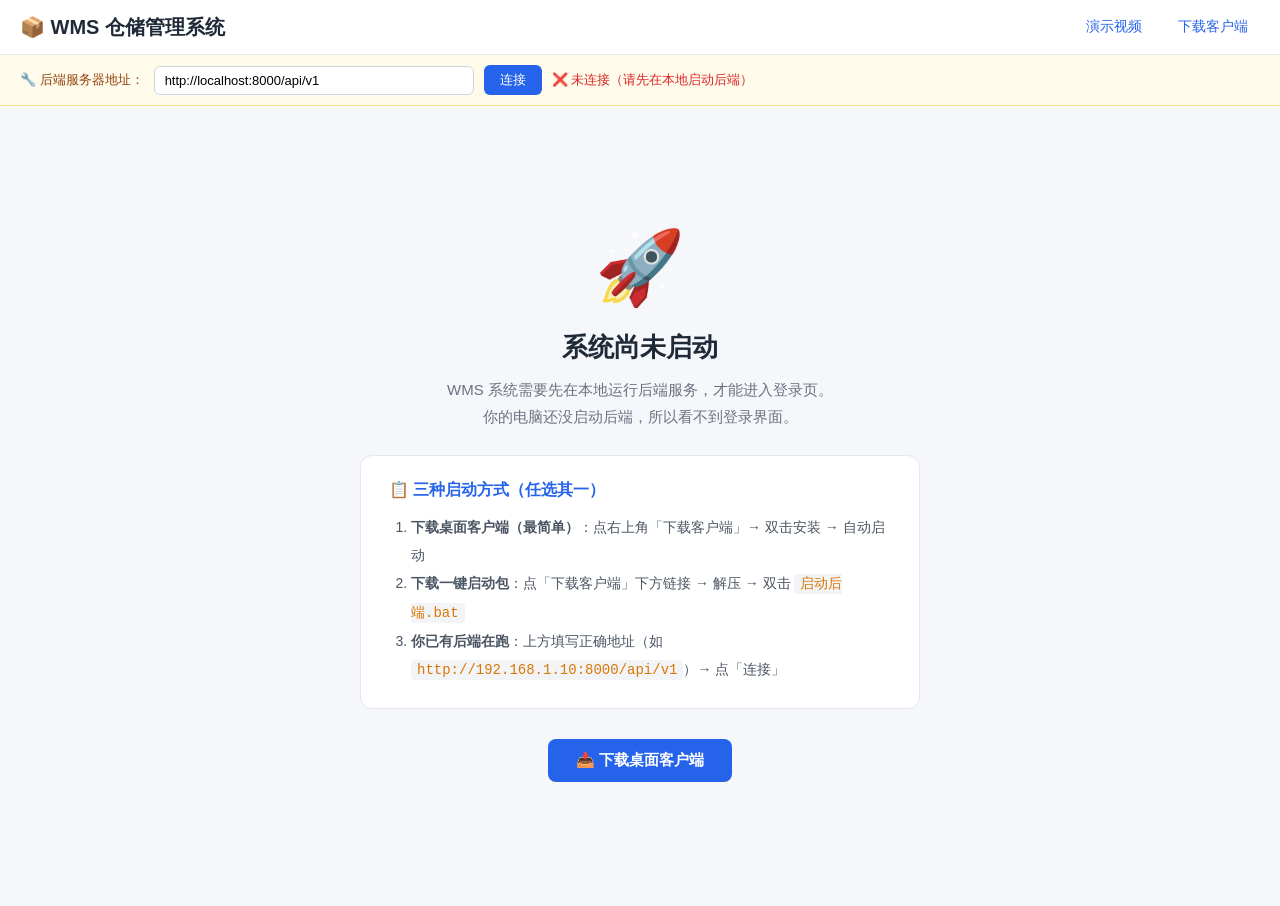
==== index.html @ 9c146a39 "首页还原为登录页（用户熟悉的样子）+ 后端配置 + 不白屏引导" ====
<!DOCTYPE html>
<html lang="zh-CN">
  <head>
    <meta charset="UTF-8" />
    <link rel="icon" href="/favicon.svg" />
    <meta name="viewport" content="width=device-width, initial-scale=1.0" />
    <title>WMS 仓储管理系统</title>
    <style>
      * { margin: 0; padding: 0; box-sizing: border-box; }
      body { font-family: -apple-system, BlinkMacSystemFont, "Segoe UI", "PingFang SC", "Microsoft YaHei", sans-serif; background: #f5f7fa; }
      .topbar { background: #fff; border-bottom: 1px solid #e5e7eb; padding: 12px 20px; display: flex; align-items: center; gap: 12px; font-size: 14px; }
      .topbar .logo { font-size: 20px; font-weight: 700; color: #1f2937; }
      .topbar .spacer { flex: 1; }
      .topbar a { color: #2563eb; text-decoration: none; padding: 6px 12px; }
      .topbar a:hover { background: #eff6ff; border-radius: 6px; }
      .config-bar { background: #fffbeb; border-bottom: 1px solid #fde68a; padding: 10px 20px; font-size: 13px; color: #92400e; display: flex; align-items: center; gap: 10px; flex-wrap: wrap; }
      .config-bar input { padding: 6px 10px; border: 1px solid #d1d5db; border-radius: 6px; width: 320px; font-size: 13px; }
      .config-bar button { padding: 6px 16px; background: #2563eb; color: #fff; border: none; border-radius: 6px; cursor: pointer; font-size: 13px; }
      .config-bar button:hover { background: #1d4ed8; }
      #app { min-height: calc(100vh - 100px); }
      .empty-state { display: flex; flex-direction: column; align-items: center; justify-content: center; min-height: calc(100vh - 100px); padding: 40px 20px; text-align: center; background: #f5f7fa; }
      .empty-state .icon { font-size: 72px; margin-bottom: 20px; }
      .empty-state h2 { font-size: 26px; color: #1f2937; margin-bottom: 12px; }
      .empty-state p { font-size: 15px; color: #6b7280; margin: 4px 0; max-width: 560px; }
      .empty-state .steps { background: #fff; border: 1px solid #e5e7eb; border-radius: 12px; padding: 24px 28px; margin-top: 24px; max-width: 560px; text-align: left; }
      .empty-state .steps h3 { color: #2563eb; margin-bottom: 12px; font-size: 16px; }
      .empty-state .steps ol { padding-left: 22px; color: #4b5563; line-height: 2; font-size: 14px; }
      .empty-state .steps code { background: #f3f4f6; padding: 2px 6px; border-radius: 4px; color: #d97706; font-family: monospace; }
      .empty-state .btn-group { margin-top: 24px; }
      .empty-state .btn { display: inline-block; padding: 12px 28px; border-radius: 8px; font-size: 15px; font-weight: 600; text-decoration: none; margin: 6px; }
      .empty-state .btn-primary { background: #2563eb; color: #fff; }
      .empty-state .btn-primary:hover { box-shadow: 0 8px 20px rgba(37,99,235,0.3); }
      .empty-state .btn-secondary { background: #fff; border: 2px solid #2563eb; color: #2563eb; }
    </style>
  </head>
  <body>
    <div class="topbar">
      <span class="logo">📦 WMS 仓储管理系统</span>
      <span class="spacer"></span>
      <a href="/demo.html">演示视频</a>
      <a href="/WMS-Client-Setup.exe">下载客户端</a>
    </div>
    <div class="config-bar">
      <span>🔧 后端服务器地址：</span>
      <input id="apiBase" placeholder="http://localhost:8000/api/v1" />
      <button onclick="window.saveApiBase()">连接</button>
      <span id="status"></span>
    </div>
    <div id="app"></div>

    <script>
      window.saveApiBase = function() {
        const val = document.getElementById('apiBase').value.trim();
        if (!val) { alert('请输入后端服务器地址'); return; }
        localStorage.setItem('wms_api_base', val);
        window.location.reload();
      };

      const saved = localStorage.getItem('wms_api_base') || 'http://localhost:8000/api/v1';
      document.getElementById('apiBase').value = saved;
      window.__WMS_CONFIG__ = { apiBase: saved };

      // 连不上后端时显示引导页，不白屏
      async function checkBackend() {
        const status = document.getElementById('status');
        try {
          const base = saved.replace(/\/api\/v1\/?$/, '');
          const r = await fetch(base + '/docs', { method: 'GET', mode: 'cors' });
          if (r.ok) {
            status.style.color = '#059669';
            status.textContent = '✅ 已连接';
            return true;
          }
          throw new Error('HTTP ' + r.status);
        } catch (e) {
          status.style.color = '#dc2626';
          status.textContent = '❌ 未连接（请先在本地启动后端）';
          return false;
        }
      }

      checkBackend().then(connected => {
        if (!connected) {
          document.getElementById('app').innerHTML = `
            <div class="empty-state">
              <div class="icon">🚀</div>
              <h2>系统尚未启动</h2>
              <p>WMS 系统需要先在本地运行后端服务，才能进入登录页。</p>
              <p>你的电脑还没启动后端，所以看不到登录界面。</p>
              <div class="steps">
                <h3>📋 三种启动方式（任选其一）</h3>
                <ol>
                  <li><b>下载桌面客户端（最简单）</b>：点右上角「下载客户端」→ 双击安装 → 自动启动</li>
                  <li><b>下载一键启动包</b>：点「下载客户端」下方链接 → 解压 → 双击 <code>启动后端.bat</code></li>
                  <li><b>你已有后端在跑</b>：上方填写正确地址（如 <code>http://192.168.1.10:8000/api/v1</code>）→ 点「连接」</li>
                </ol>
              </div>
              <div class="btn-group">
                <a href="/WMS-Client-Setup.exe" class="btn btn-primary">📥 下载桌面客户端</a>
              </div>
            </div>
          `;
          return;
        }
        const s = document.createElement('script');
        s.type = 'module';
        s.crossOrigin = 'anonymous';
        s.src = '/assets/index-ClEN3rqV.js';
        document.body.appendChild(s);
      });
    </script>
  </body>
</html>
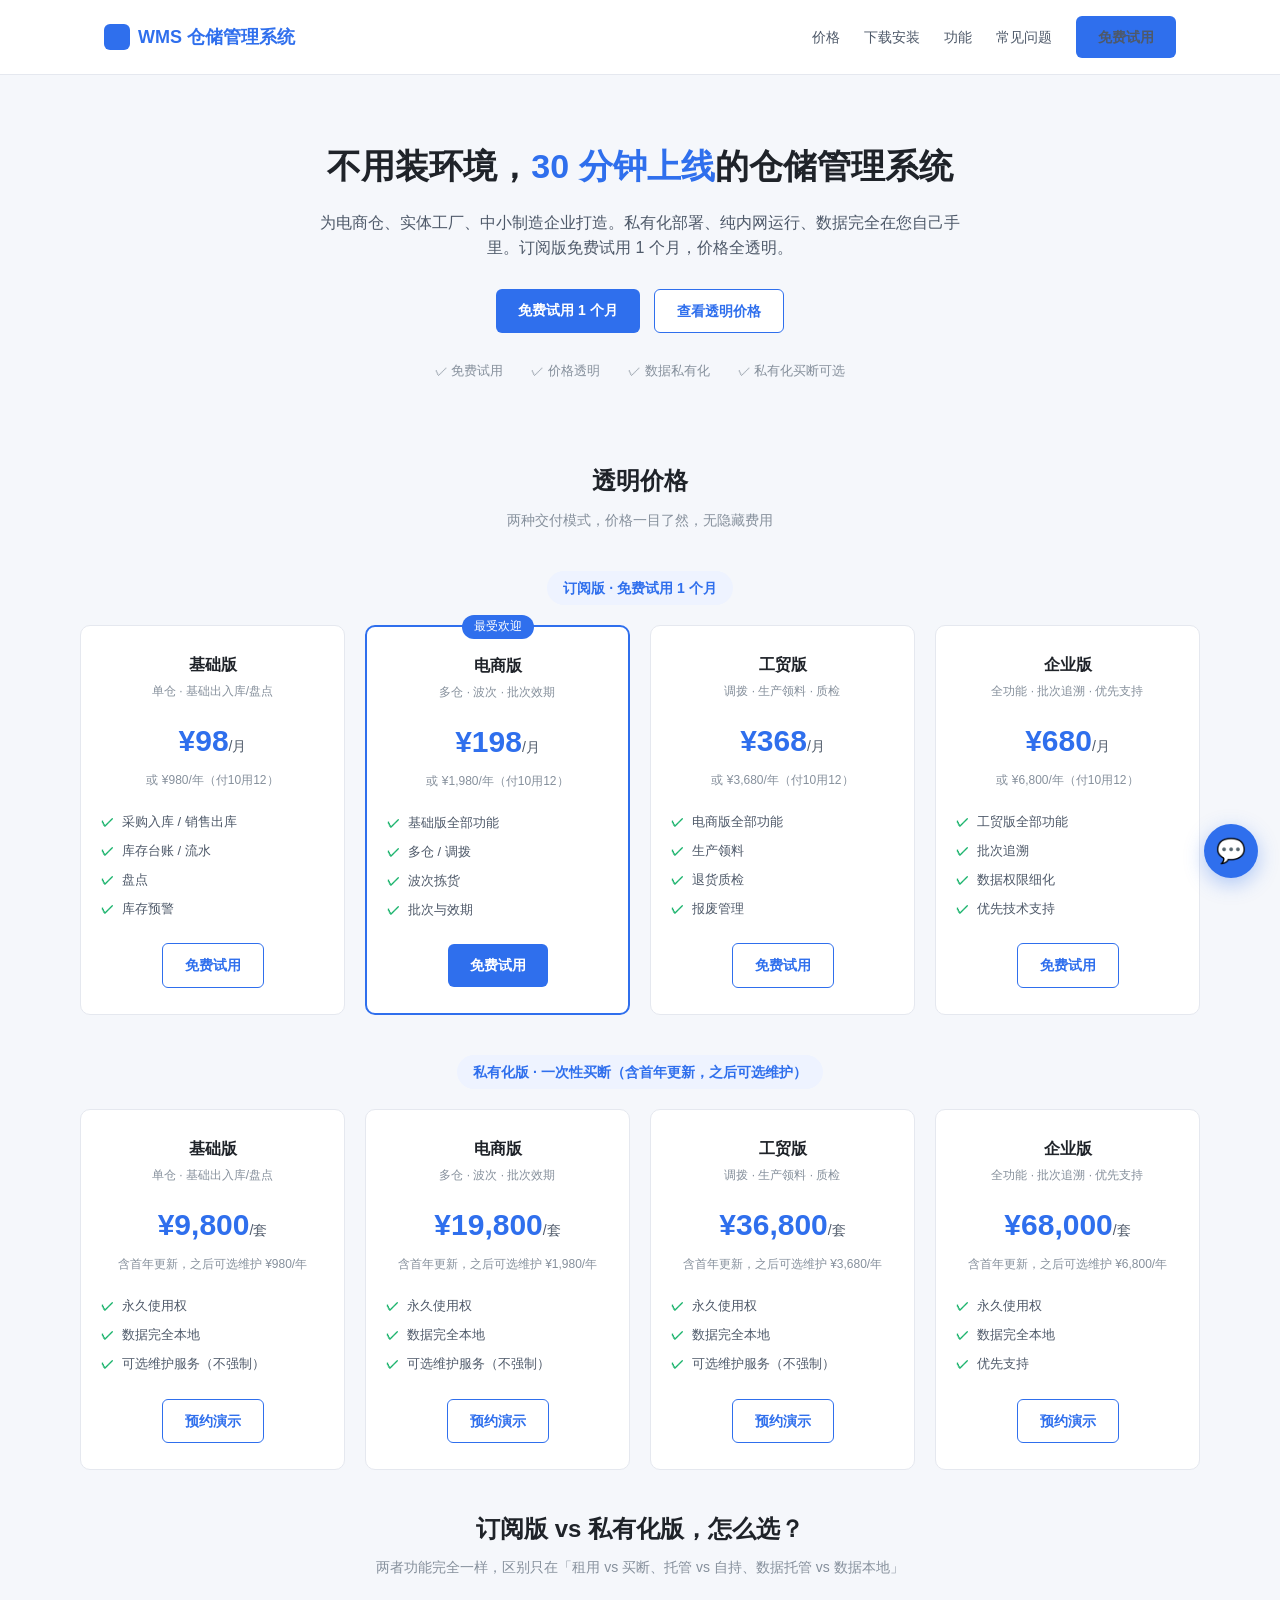
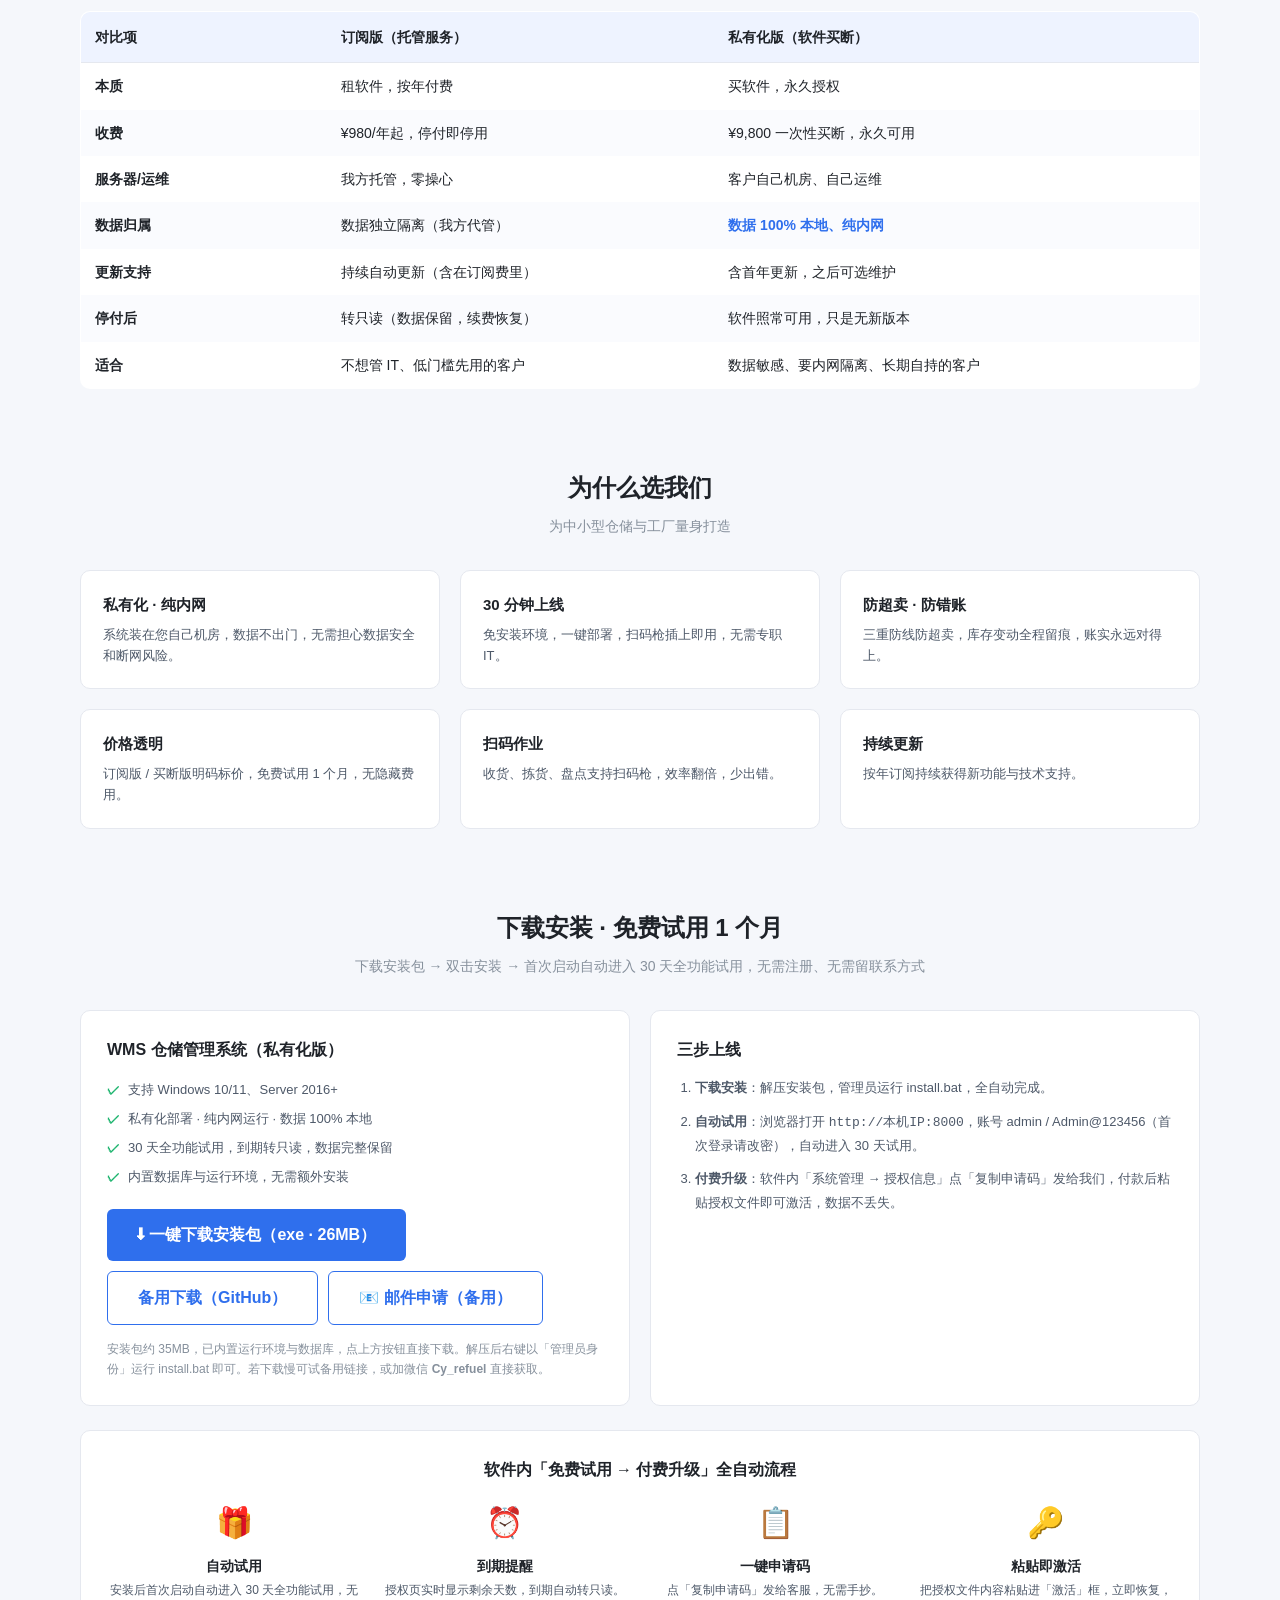
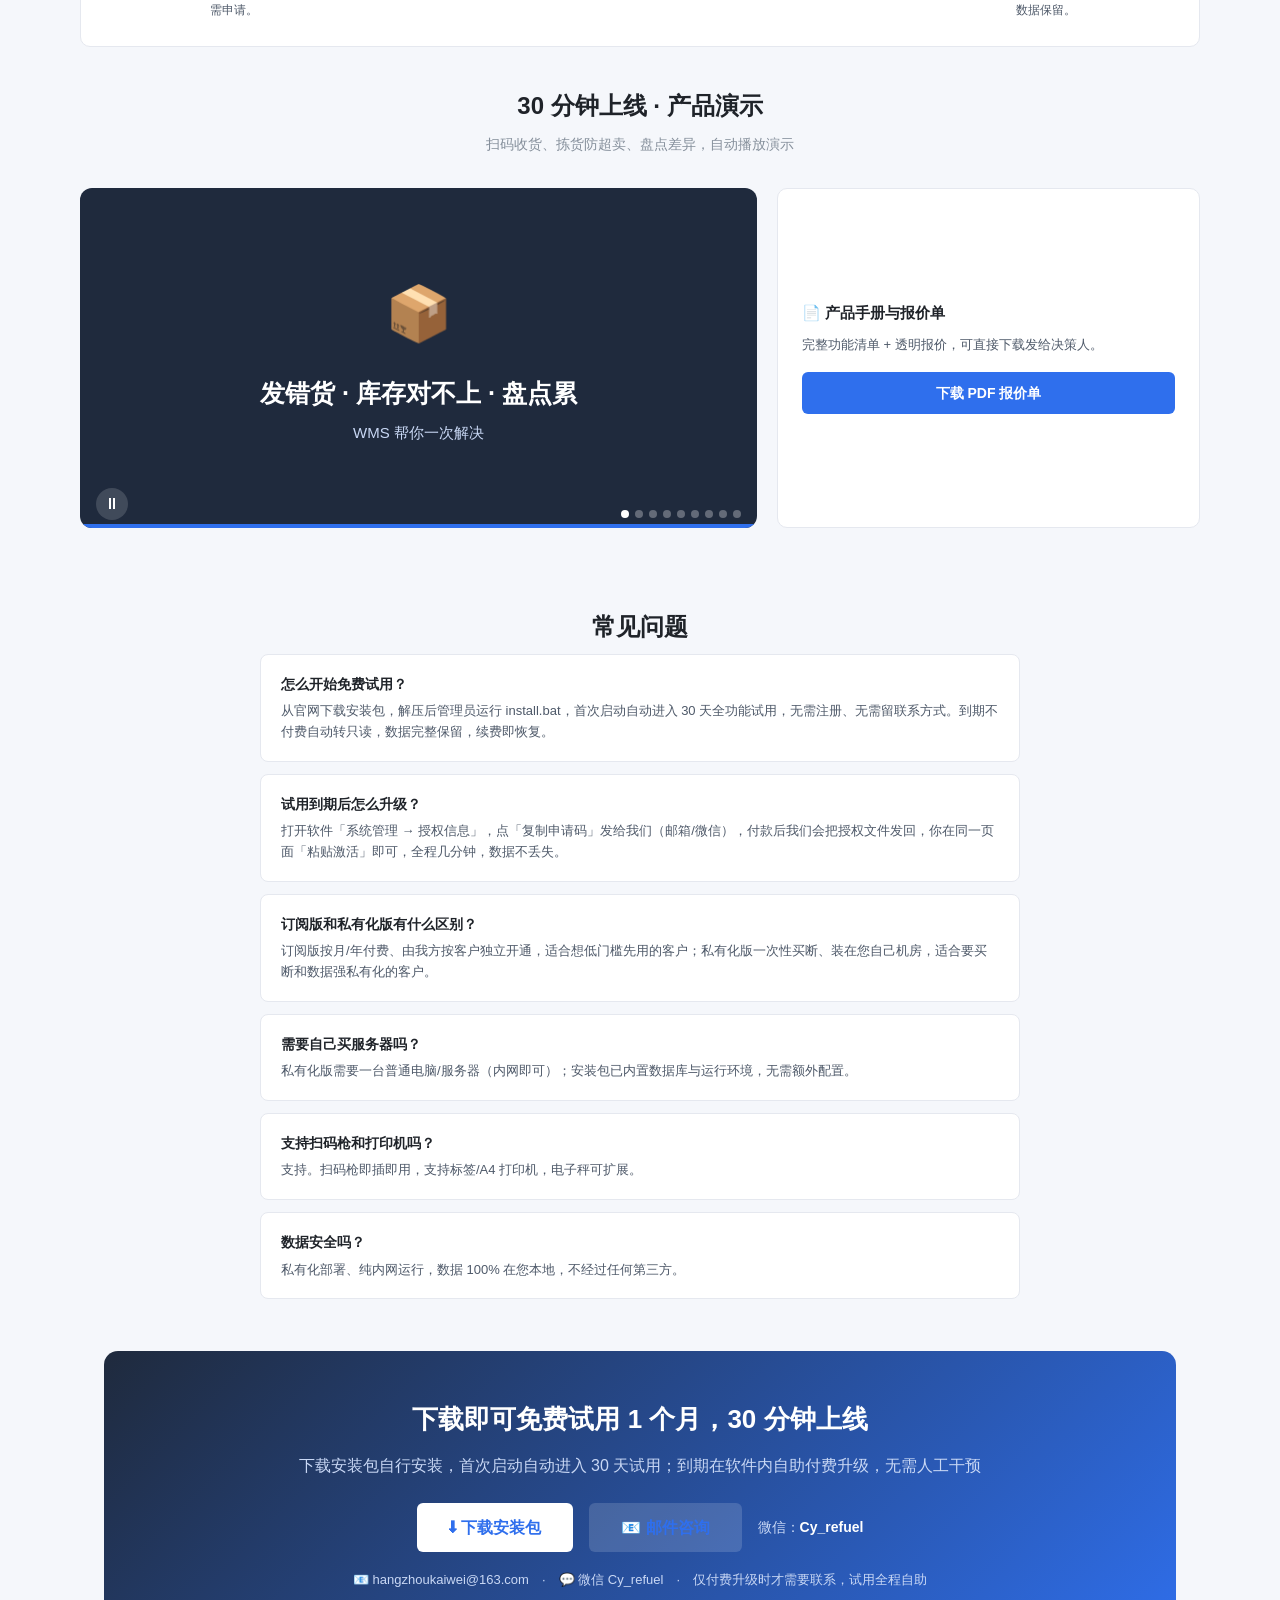
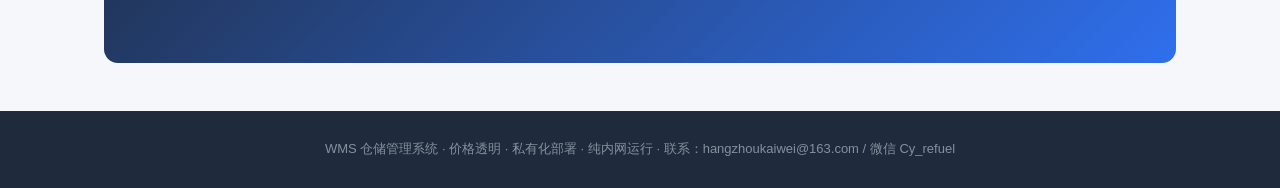
==== commit 5f3e26da: "首页恢复为最早的官方静态页面（3879d68 白底蓝按钮版本）" ====
--- a/index.html
+++ b/index.html
@@ -1,113 +1,553 @@
 <!DOCTYPE html>
 <html lang="zh-CN">
-  <head>
-    <meta charset="UTF-8" />
-    <link rel="icon" href="/favicon.svg" />
-    <meta name="viewport" content="width=device-width, initial-scale=1.0" />
-    <title>WMS 仓储管理系统</title>
-    <style>
-      * { margin: 0; padding: 0; box-sizing: border-box; }
-      body { font-family: -apple-system, BlinkMacSystemFont, "Segoe UI", "PingFang SC", "Microsoft YaHei", sans-serif; background: #f5f7fa; }
-      .topbar { background: #fff; border-bottom: 1px solid #e5e7eb; padding: 12px 20px; display: flex; align-items: center; gap: 12px; font-size: 14px; }
-      .topbar .logo { font-size: 20px; font-weight: 700; color: #1f2937; }
-      .topbar .spacer { flex: 1; }
-      .topbar a { color: #2563eb; text-decoration: none; padding: 6px 12px; }
-      .topbar a:hover { background: #eff6ff; border-radius: 6px; }
-      .config-bar { background: #fffbeb; border-bottom: 1px solid #fde68a; padding: 10px 20px; font-size: 13px; color: #92400e; display: flex; align-items: center; gap: 10px; flex-wrap: wrap; }
-      .config-bar input { padding: 6px 10px; border: 1px solid #d1d5db; border-radius: 6px; width: 320px; font-size: 13px; }
-      .config-bar button { padding: 6px 16px; background: #2563eb; color: #fff; border: none; border-radius: 6px; cursor: pointer; font-size: 13px; }
-      .config-bar button:hover { background: #1d4ed8; }
-      #app { min-height: calc(100vh - 100px); }
-      .empty-state { display: flex; flex-direction: column; align-items: center; justify-content: center; min-height: calc(100vh - 100px); padding: 40px 20px; text-align: center; background: #f5f7fa; }
-      .empty-state .icon { font-size: 72px; margin-bottom: 20px; }
-      .empty-state h2 { font-size: 26px; color: #1f2937; margin-bottom: 12px; }
-      .empty-state p { font-size: 15px; color: #6b7280; margin: 4px 0; max-width: 560px; }
-      .empty-state .steps { background: #fff; border: 1px solid #e5e7eb; border-radius: 12px; padding: 24px 28px; margin-top: 24px; max-width: 560px; text-align: left; }
-      .empty-state .steps h3 { color: #2563eb; margin-bottom: 12px; font-size: 16px; }
-      .empty-state .steps ol { padding-left: 22px; color: #4b5563; line-height: 2; font-size: 14px; }
-      .empty-state .steps code { background: #f3f4f6; padding: 2px 6px; border-radius: 4px; color: #d97706; font-family: monospace; }
-      .empty-state .btn-group { margin-top: 24px; }
-      .empty-state .btn { display: inline-block; padding: 12px 28px; border-radius: 8px; font-size: 15px; font-weight: 600; text-decoration: none; margin: 6px; }
-      .empty-state .btn-primary { background: #2563eb; color: #fff; }
-      .empty-state .btn-primary:hover { box-shadow: 0 8px 20px rgba(37,99,235,0.3); }
-      .empty-state .btn-secondary { background: #fff; border: 2px solid #2563eb; color: #2563eb; }
-    </style>
-  </head>
-  <body>
-    <div class="topbar">
-      <span class="logo">📦 WMS 仓储管理系统</span>
-      <span class="spacer"></span>
-      <a href="/demo.html">演示视频</a>
-      <a href="/WMS-Client-Setup.exe">下载客户端</a>
-    </div>
-    <div class="config-bar">
-      <span>🔧 后端服务器地址：</span>
-      <input id="apiBase" placeholder="http://localhost:8000/api/v1" />
-      <button onclick="window.saveApiBase()">连接</button>
-      <span id="status"></span>
-    </div>
-    <div id="app"></div>
-
-    <script>
-      window.saveApiBase = function() {
-        const val = document.getElementById('apiBase').value.trim();
-        if (!val) { alert('请输入后端服务器地址'); return; }
-        localStorage.setItem('wms_api_base', val);
-        window.location.reload();
+<head>
+<meta charset="UTF-8" />
+<meta name="viewport" content="width=device-width, initial-scale=1.0" />
+<title>WMS 仓储管理系统 - 订阅版 · 免费试用 1 个月</title>
+<style>
+  :root {
+    --primary: #2F6FED;
+    --primary-dark: #1F4FBF;
+    --bg: #F5F7FB;
+    --text: #1F2329;
+    --text-2: #4E5969;
+    --text-3: #86909C;
+    --border: #E5E8EF;
+    --card: #FFFFFF;
+    --success: #17B26A;
+  }
+  * { box-sizing: border-box; margin: 0; padding: 0; }
+  body {
+    font-family: -apple-system, "PingFang SC", "Microsoft YaHei", sans-serif;
+    color: var(--text); background: var(--bg); line-height: 1.6;
+  }
+  .wrap { max-width: 1120px; margin: 0 auto; padding: 0 24px; }
+  header {
+    background: #fff; border-bottom: 1px solid var(--border);
+    padding: 16px 0; position: sticky; top: 0; z-index: 10;
+  }
+  .nav { display: flex; align-items: center; justify-content: space-between; }
+  .logo { font-size: 18px; font-weight: 700; color: var(--primary); display: flex; align-items: center; gap: 8px; }
+  .logo .dot { width: 26px; height: 26px; background: var(--primary); border-radius: 6px; display: inline-block; }
+  .nav-links { display: flex; gap: 24px; align-items: center; }
+  .nav-links a { color: var(--text-2); text-decoration: none; font-size: 14px; }
+  .btn {
+    display: inline-block; background: var(--primary); color: #fff; text-decoration: none;
+    padding: 10px 22px; border-radius: 6px; font-size: 14px; font-weight: 600;
+    transition: background .2s; border: none; cursor: pointer;
+  }
+  .btn:hover { background: var(--primary-dark); }
+  .btn.ghost { background: #fff; color: var(--primary); border: 1px solid var(--primary); }
+  .hero { text-align: center; padding: 64px 0 40px; }
+  .hero h1 { font-size: 34px; font-weight: 700; margin-bottom: 16px; }
+  .hero h1 .hl { color: var(--primary); }
+  .hero p { color: var(--text-2); font-size: 16px; max-width: 640px; margin: 0 auto 28px; }
+  .hero .cta { display: flex; gap: 14px; justify-content: center; }
+  .trust { display: flex; gap: 28px; justify-content: center; margin-top: 28px; color: var(--text-3); font-size: 13px; }
+  .section { padding: 40px 0; }
+  .section-title { text-align: center; font-size: 24px; font-weight: 700; margin-bottom: 8px; }
+  .section-sub { text-align: center; color: var(--text-3); font-size: 14px; margin-bottom: 32px; }
+  .pricing-grid { display: grid; grid-template-columns: repeat(4, 1fr); gap: 20px; }
+  .price-card {
+    background: var(--card); border: 1px solid var(--border); border-radius: 10px;
+    padding: 26px 20px; text-align: center; transition: box-shadow .2s, transform .2s;
+  }
+  .price-card:hover { box-shadow: 0 8px 24px rgba(47,111,237,.12); transform: translateY(-2px); }
+  .price-card.hot { border: 2px solid var(--primary); position: relative; }
+  .price-card.hot .badge { position: absolute; top: -12px; left: 50%; transform: translateX(-50%); background: var(--primary); color: #fff; font-size: 12px; padding: 2px 12px; border-radius: 12px; }
+  .price-card .ver { font-size: 16px; font-weight: 700; margin-bottom: 4px; }
+  .price-card .desc { color: var(--text-3); font-size: 12px; margin-bottom: 16px; }
+  .price-card .price { font-size: 30px; font-weight: 700; color: var(--primary); }
+  .price-card .price small { font-size: 14px; color: var(--text-2); font-weight: 400; }
+  .price-card .unit { color: var(--text-3); font-size: 12px; margin: 6px 0 18px; }
+  .price-card ul { list-style: none; text-align: left; font-size: 13px; color: var(--text-2); margin-bottom: 20px; }
+  .price-card ul li { padding: 4px 0; }
+  .price-card ul li::before { content: "✓"; color: var(--success); margin-right: 8px; font-weight: 700; }
+  .mode-badge { text-align: center; margin: 40px 0 20px; font-size: 14px; color: var(--text-2); }
+  .mode-badge span { display: inline-block; background: #EEF3FF; color: var(--primary); padding: 6px 16px; border-radius: 20px; font-weight: 600; }
+  .features { display: grid; grid-template-columns: repeat(3, 1fr); gap: 20px; }
+  .feature { background: #fff; border: 1px solid var(--border); border-radius: 10px; padding: 22px; }
+  .feature h4 { font-size: 15px; margin-bottom: 8px; }
+  .feature p { font-size: 13px; color: var(--text-2); }
+  .faq { max-width: 760px; margin: 0 auto; }
+  .faq-item { background: #fff; border: 1px solid var(--border); border-radius: 8px; padding: 18px 20px; margin-bottom: 12px; }
+  .faq-item h4 { font-size: 14px; margin-bottom: 6px; }
+  .faq-item p { font-size: 13px; color: var(--text-2); }
+  .trial-cta { background: linear-gradient(135deg, #1F2A3D 0%, #2F6FED 100%); border-radius: 14px; padding: 48px 32px; text-align: center; color: #fff; }
+  .trial-cta h2 { font-size: 26px; margin-bottom: 12px; }
+  .trial-cta p { color: #C9D8F5; margin-bottom: 24px; }
+  .trial-cta .btn { background: #fff; color: var(--primary); font-size: 16px; padding: 12px 32px; }
+  /* 下载安装区块 */
+  .download-grid { display: grid; grid-template-columns: 1fr 1fr; gap: 20px; align-items: stretch; }
+  .download-main, .download-steps { background: #fff; border: 1px solid var(--border); border-radius: 10px; padding: 26px; }
+  .download-main h3, .download-steps h3 { font-size: 16px; margin-bottom: 14px; }
+  .dl-meta { list-style: none; font-size: 13px; color: var(--text-2); margin-bottom: 18px; }
+  .dl-meta li { padding: 4px 0; }
+  .dl-meta li::before { content: "✓"; color: var(--success); margin-right: 8px; font-weight: 700; }
+  .btn-dl { font-size: 16px; padding: 13px 30px; }
+  .dl-btns { display: flex; flex-wrap: wrap; gap: 10px; align-items: center; }
+  .btn-dl-ghost { background: #fff; color: var(--primary); border: 1px solid var(--primary); }
+  .btn-dl-ghost:hover { background: #EEF3FF; }
+  .dl-note { font-size: 12px; color: var(--text-3); margin-top: 14px; line-height: 1.7; }
+  .download-steps ol { padding-left: 18px; font-size: 13px; color: var(--text-2); line-height: 1.8; }
+  .download-steps ol li { margin-bottom: 10px; }
+  .dl-flow { margin-top: 24px; background: #fff; border: 1px solid var(--border); border-radius: 10px; padding: 26px; }
+  .dl-flow h3 { font-size: 16px; margin-bottom: 16px; text-align: center; }
+  .dl-flow-grid { display: grid; grid-template-columns: repeat(4, 1fr); gap: 16px; }
+  .dl-flow-item { text-align: center; }
+  .dl-flow-item .ico { font-size: 30px; }
+  .dl-flow-item b { display: block; font-size: 14px; margin: 8px 0 4px; }
+  .dl-flow-item p { font-size: 12px; color: var(--text-2); line-height: 1.6; }
+  footer { background: #1F2A3D; color: #86909C; text-align: center; padding: 28px 0; font-size: 13px; margin-top: 48px; }
+  @media (max-width: 900px) {
+    .pricing-grid, .features, .dl-flow-grid { grid-template-columns: 1fr 1fr; }
+    .download-grid { grid-template-columns: 1fr; }
+    .hero h1 { font-size: 26px; }
+  }
+  @media (max-width: 560px) {
+    .pricing-grid, .features, .dl-flow-grid { grid-template-columns: 1fr; }
+    .nav-links { display: none; }
+  }
+</style>
+</head>
+<body>
+
+<header>
+  <div class="wrap nav">
+    <div class="logo"><span class="dot"></span> WMS 仓储管理系统</div>
+    <div class="nav-links">
+      <a href="#pricing">价格</a>
+      <a href="#download">下载安装</a>
+      <a href="#features">功能</a>
+      <a href="#faq">常见问题</a>
+      <a href="#trial" class="btn">免费试用</a>
+    </div>
+  </div>
+</header>
+
+<section class="hero wrap">
+  <h1>不用装环境，<span class="hl">30 分钟上线</span>的仓储管理系统</h1>
+  <p>为电商仓、实体工厂、中小制造企业打造。私有化部署、纯内网运行、数据完全在您自己手里。订阅版免费试用 1 个月，价格全透明。</p>
+  <div class="cta">
+    <a href="#trial" class="btn">免费试用 1 个月</a>
+    <a href="#pricing" class="btn ghost">查看透明价格</a>
+  </div>
+  <div class="trust">
+    <span>✓ 免费试用</span><span>✓ 价格透明</span><span>✓ 数据私有化</span><span>✓ 私有化买断可选</span>
+  </div>
+</section>
+
+<section class="section wrap" id="pricing">
+  <h2 class="section-title">透明价格</h2>
+  <p class="section-sub">两种交付模式，价格一目了然，无隐藏费用</p>
+
+  <div class="mode-badge"><span>订阅版 · 免费试用 1 个月</span></div>
+  <div class="pricing-grid">
+    <div class="price-card">
+      <div class="ver">基础版</div>
+      <div class="desc">单仓 · 基础出入库/盘点</div>
+      <div class="price">¥98<small>/月</small></div>
+      <div class="unit">或 ¥980/年（付10用12）</div>
+      <ul><li>采购入库 / 销售出库</li><li>库存台账 / 流水</li><li>盘点</li><li>库存预警</li></ul>
+      <a href="#trial" class="btn ghost">免费试用</a>
+    </div>
+    <div class="price-card hot">
+      <span class="badge">最受欢迎</span>
+      <div class="ver">电商版</div>
+      <div class="desc">多仓 · 波次 · 批次效期</div>
+      <div class="price">¥198<small>/月</small></div>
+      <div class="unit">或 ¥1,980/年（付10用12）</div>
+      <ul><li>基础版全部功能</li><li>多仓 / 调拨</li><li>波次拣货</li><li>批次与效期</li></ul>
+      <a href="#trial" class="btn">免费试用</a>
+    </div>
+    <div class="price-card">
+      <div class="ver">工贸版</div>
+      <div class="desc">调拨 · 生产领料 · 质检</div>
+      <div class="price">¥368<small>/月</small></div>
+      <div class="unit">或 ¥3,680/年（付10用12）</div>
+      <ul><li>电商版全部功能</li><li>生产领料</li><li>退货质检</li><li>报废管理</li></ul>
+      <a href="#trial" class="btn ghost">免费试用</a>
+    </div>
+    <div class="price-card">
+      <div class="ver">企业版</div>
+      <div class="desc">全功能 · 批次追溯 · 优先支持</div>
+      <div class="price">¥680<small>/月</small></div>
+      <div class="unit">或 ¥6,800/年（付10用12）</div>
+      <ul><li>工贸版全部功能</li><li>批次追溯</li><li>数据权限细化</li><li>优先技术支持</li></ul>
+      <a href="#trial" class="btn ghost">免费试用</a>
+    </div>
+  </div>
+
+  <div class="mode-badge"><span>私有化版 · 一次性买断（含首年更新，之后可选维护）</span></div>
+  <div class="pricing-grid">
+    <div class="price-card">
+      <div class="ver">基础版</div>
+      <div class="desc">单仓 · 基础出入库/盘点</div>
+      <div class="price">¥9,800<small>/套</small></div>
+      <div class="unit">含首年更新，之后可选维护 ¥980/年</div>
+      <ul><li>永久使用权</li><li>数据完全本地</li><li>可选维护服务（不强制）</li></ul>
+      <a href="#trial" class="btn ghost">预约演示</a>
+    </div>
+    <div class="price-card">
+      <div class="ver">电商版</div>
+      <div class="desc">多仓 · 波次 · 批次效期</div>
+      <div class="price">¥19,800<small>/套</small></div>
+      <div class="unit">含首年更新，之后可选维护 ¥1,980/年</div>
+      <ul><li>永久使用权</li><li>数据完全本地</li><li>可选维护服务（不强制）</li></ul>
+      <a href="#trial" class="btn ghost">预约演示</a>
+    </div>
+    <div class="price-card">
+      <div class="ver">工贸版</div>
+      <div class="desc">调拨 · 生产领料 · 质检</div>
+      <div class="price">¥36,800<small>/套</small></div>
+      <div class="unit">含首年更新，之后可选维护 ¥3,680/年</div>
+      <ul><li>永久使用权</li><li>数据完全本地</li><li>可选维护服务（不强制）</li></ul>
+      <a href="#trial" class="btn ghost">预约演示</a>
+    </div>
+    <div class="price-card">
+      <div class="ver">企业版</div>
+      <div class="desc">全功能 · 批次追溯 · 优先支持</div>
+      <div class="price">¥68,000<small>/套</small></div>
+      <div class="unit">含首年更新，之后可选维护 ¥6,800/年</div>
+      <ul><li>永久使用权</li><li>数据完全本地</li><li>优先支持</li></ul>
+      <a href="#trial" class="btn ghost">预约演示</a>
+    </div>
+  </div>
+</section>
+
+<section class="section wrap" id="compare" style="padding-top: 0;">
+  <h2 class="section-title">订阅版 vs 私有化版，怎么选？</h2>
+  <p class="section-sub">两者功能完全一样，区别只在「租用 vs 买断、托管 vs 自持、数据托管 vs 数据本地」</p>
+  <div style="overflow-x: auto;">
+    <table style="width: 100%; border-collapse: collapse; background: #fff; border: 1px solid var(--border); border-radius: 10px; overflow: hidden; font-size: 14px;">
+      <thead>
+        <tr style="background: #EEF3FF;">
+          <th style="padding: 14px; text-align: left; width: 22%;">对比项</th>
+          <th style="padding: 14px; text-align: left;">订阅版（托管服务）</th>
+          <th style="padding: 14px; text-align: left;">私有化版（软件买断）</th>
+        </tr>
+      </thead>
+      <tbody>
+        <tr><td style="padding: 12px 14px; border-top: 1px solid var(--border); font-weight: 600;">本质</td><td style="padding: 12px 14px; border-top: 1px solid var(--border);">租软件，按年付费</td><td style="padding: 12px 14px; border-top: 1px solid var(--border);">买软件，永久授权</td></tr>
+        <tr style="background: #FAFBFE;"><td style="padding: 12px 14px; font-weight: 600;">收费</td><td style="padding: 12px 14px;">¥980/年起，停付即停用</td><td style="padding: 12px 14px;">¥9,800 一次性买断，永久可用</td></tr>
+        <tr><td style="padding: 12px 14px; font-weight: 600;">服务器/运维</td><td style="padding: 12px 14px;">我方托管，零操心</td><td style="padding: 12px 14px;">客户自己机房、自己运维</td></tr>
+        <tr style="background: #FAFBFE;"><td style="padding: 12px 14px; font-weight: 600;">数据归属</td><td style="padding: 12px 14px;">数据独立隔离（我方代管）</td><td style="padding: 12px 14px;"><b style="color: var(--primary);">数据 100% 本地、纯内网</b></td></tr>
+        <tr><td style="padding: 12px 14px; font-weight: 600;">更新支持</td><td style="padding: 12px 14px;">持续自动更新（含在订阅费里）</td><td style="padding: 12px 14px;">含首年更新，之后可选维护</td></tr>
+        <tr style="background: #FAFBFE;"><td style="padding: 12px 14px; font-weight: 600;">停付后</td><td style="padding: 12px 14px;">转只读（数据保留，续费恢复）</td><td style="padding: 12px 14px;">软件照常可用，只是无新版本</td></tr>
+        <tr><td style="padding: 12px 14px; font-weight: 600;">适合</td><td style="padding: 12px 14px;">不想管 IT、低门槛先用的客户</td><td style="padding: 12px 14px;">数据敏感、要内网隔离、长期自持的客户</td></tr>
+      </tbody>
+    </table>
+  </div>
+</section>
+
+<section class="section wrap" id="features">
+  <h2 class="section-title">为什么选我们</h2>
+  <p class="section-sub">为中小型仓储与工厂量身打造</p>
+  <div class="features">
+    <div class="feature"><h4>私有化 · 纯内网</h4><p>系统装在您自己机房，数据不出门，无需担心数据安全和断网风险。</p></div>
+    <div class="feature"><h4>30 分钟上线</h4><p>免安装环境，一键部署，扫码枪插上即用，无需专职 IT。</p></div>
+    <div class="feature"><h4>防超卖 · 防错账</h4><p>三重防线防超卖，库存变动全程留痕，账实永远对得上。</p></div>
+    <div class="feature"><h4>价格透明</h4><p>订阅版 / 买断版明码标价，免费试用 1 个月，无隐藏费用。</p></div>
+    <div class="feature"><h4>扫码作业</h4><p>收货、拣货、盘点支持扫码枪，效率翻倍，少出错。</p></div>
+    <div class="feature"><h4>持续更新</h4><p>按年订阅持续获得新功能与技术支持。</p></div>
+  </div>
+</section>
+
+<section class="section wrap" id="download">
+  <h2 class="section-title">下载安装 · 免费试用 1 个月</h2>
+  <p class="section-sub">下载安装包 → 双击安装 → 首次启动自动进入 30 天全功能试用，无需注册、无需留联系方式</p>
+
+  <div class="download-grid">
+    <div class="download-main">
+      <h3>WMS 仓储管理系统（私有化版）</h3>
+      <ul class="dl-meta">
+        <li>支持 Windows 10/11、Server 2016+</li>
+        <li>私有化部署 · 纯内网运行 · 数据 100% 本地</li>
+        <li>30 天全功能试用，到期转只读，数据完整保留</li>
+        <li>内置数据库与运行环境，无需额外安装</li>
+      </ul>
+      <div id="dl-buttons"></div>
+      <p class="dl-note" id="dl-note"></p>
+    </div>
+    <div class="download-steps">
+      <h3>三步上线</h3>
+      <ol>
+        <li><b>下载安装</b>：解压安装包，管理员运行 install.bat，全自动完成。</li>
+        <li><b>自动试用</b>：浏览器打开 <code>http://本机IP:8000</code>，账号 admin / Admin@123456（首次登录请改密），自动进入 30 天试用。</li>
+        <li><b>付费升级</b>：软件内「系统管理 → 授权信息」点「复制申请码」发给我们，付款后粘贴授权文件即可激活，数据不丢失。</li>
+      </ol>
+    </div>
+  </div>
+
+  <div class="dl-flow">
+    <h3>软件内「免费试用 → 付费升级」全自动流程</h3>
+    <div class="dl-flow-grid">
+      <div class="dl-flow-item"><span class="ico">🎁</span><b>自动试用</b><p>安装后首次启动自动进入 30 天全功能试用，无需申请。</p></div>
+      <div class="dl-flow-item"><span class="ico">⏰</span><b>到期提醒</b><p>授权页实时显示剩余天数，到期自动转只读。</p></div>
+      <div class="dl-flow-item"><span class="ico">📋</span><b>一键申请码</b><p>点「复制申请码」发给客服，无需手抄。</p></div>
+      <div class="dl-flow-item"><span class="ico">🔑</span><b>粘贴即激活</b><p>把授权文件内容粘贴进「激活」框，立即恢复，数据保留。</p></div>
+    </div>
+  </div>
+</section>
+
+<section class="section wrap" id="demo" style="padding-top: 0;">
+  <h2 class="section-title">30 分钟上线 · 产品演示</h2>
+  <p class="section-sub">扫码收货、拣货防超卖、盘点差异，自动播放演示</p>
+
+  <style>
+    .demo-player { position: relative; background: #1F2A3D; border-radius: 12px; overflow: hidden; min-height: 340px; }
+    .demo-slide { position: absolute; inset: 0; display: flex; flex-direction: column; align-items: center; justify-content: center; text-align: center; color: #fff; padding: 30px; opacity: 0; transition: opacity .6s; }
+    .demo-slide.active { opacity: 1; }
+    .demo-slide .ico { font-size: 54px; margin-bottom: 16px; }
+    .demo-slide .ttl { font-size: 25px; font-weight: 700; margin-bottom: 8px; }
+    .demo-slide .sub { font-size: 15px; color: #C9D8F5; }
+    .demo-bar { position: absolute; left: 0; bottom: 0; height: 4px; width: 0; background: #2F6FED; }
+    .demo-dots { position: absolute; right: 16px; bottom: 10px; display: flex; gap: 6px; }
+    .demo-dot { width: 8px; height: 8px; border-radius: 50%; background: rgba(255,255,255,.3); cursor: pointer; }
+    .demo-dot.active { background: #fff; }
+    .demo-play { position: absolute; left: 16px; bottom: 8px; background: rgba(255,255,255,.15); border: none; color: #fff; font-size: 16px; cursor: pointer; border-radius: 50%; width: 32px; height: 32px; line-height: 32px; text-align: center; }
+  </style>
+
+  <div style="display: grid; grid-template-columns: 1.6fr 1fr; gap: 20px; align-items: stretch;">
+    <div class="demo-player" id="demoPlayer">
+      <div class="demo-slide active"><div class="ico">📦</div><div class="ttl">发错货 · 库存对不上 · 盘点累</div><div class="sub">WMS 帮你一次解决</div></div>
+      <div class="demo-slide"><div class="ico">⚡</div><div class="ttl">30 分钟上线</div><div class="sub">免装环境，双击就装，扫码枪插上即用</div></div>
+      <div class="demo-slide"><div class="ico">📊</div><div class="ttl">工作台一屏看清</div><div class="sub">今日进出、待办、库存预警，实时掌握</div></div>
+      <div class="demo-slide"><div class="ico">📷</div><div class="ttl">扫码收货</div><div class="sub">扫一下自动入库，不用手敲</div></div>
+      <div class="demo-slide"><div class="ico">🛡️</div><div class="ttl">防超卖</div><div class="sub">库存不足自动拦截，再也不超卖</div></div>
+      <div class="demo-slide"><div class="ico">🔍</div><div class="ttl">盘点差异自动标色</div><div class="sub">盘盈绿、盘亏红，一眼看清</div></div>
+      <div class="demo-slide"><div class="ico">🔒</div><div class="ttl">私有化 · 纯内网</div><div class="sub">数据 100% 在你自己机房</div></div>
+      <div class="demo-slide"><div class="ico">💰</div><div class="ttl">价格透明</div><div class="sub">订阅 ¥98/月 · 买断 ¥9,800</div></div>
+      <div class="demo-slide"><div class="ico">🎁</div><div class="ttl">免费试用 1 个月</div><div class="sub">30 天全功能，试了再决定</div></div>
+      <div class="demo-bar" id="demoBar"></div>
+      <div class="demo-dots" id="demoDots"></div>
+      <button class="demo-play" id="demoPlay" aria-label="播放/暂停">⏸</button>
+    </div>
+    <div style="background: #fff; border: 1px solid var(--border); border-radius: 10px; padding: 24px; display: flex; flex-direction: column; justify-content: center;">
+      <h4 style="font-size: 15px; margin-bottom: 10px;">📄 产品手册与报价单</h4>
+      <p style="font-size: 13px; color: var(--text-2); margin-bottom: 16px;">完整功能清单 + 透明报价，可直接下载发给决策人。</p>
+      <a href="产品手册与报价单.pdf" download class="btn" style="text-align: center;">下载 PDF 报价单</a>
+    </div>
+  </div>
+
+  <script>
+    /* ============================================================
+       下载链接配置区 —— 以后只改这一块
+       拿到安装包直链后：解开下面第一行的注释，把 URL 换成你的直链。
+       官网会自动变成「点一下直接下载」，邮件申请按钮自动降级为兜底。
+       有多条就多写几行，第一条设 primary: true 即可。
+       ============================================================ */
+    var DOWNLOAD_LINKS = [
+      { label: '⬇ 一键下载安装包（exe · 26MB）', url: 'https://aying-0829.github.io/wms-download/WMS-Setup.exe', primary: true },
+      { label: '备用下载（GitHub）', url: 'https://github.com/aying-0829/wms-download/releases/download/v1.0/WMS-Setup.exe' }
+    ];
+    var CONTACT = { wechat: 'Cy_refuel', email: 'hangzhoukaiwei@163.com' };
+
+    (function renderDownloads() {
+      var box = document.getElementById('dl-buttons');
+      var note = document.getElementById('dl-note');
+      if (!box) return;
+      var has = DOWNLOAD_LINKS.length > 0;
+      var html = '<div class="dl-btns">';
+      DOWNLOAD_LINKS.forEach(function (d) {
+        var cls = d.primary ? 'btn btn-dl' : 'btn btn-dl btn-dl-ghost';
+        html += '<a href="' + d.url + '" class="' + cls + '" download>' + d.label + '</a>';
+      });
+      html += '<a href="mailto:' + CONTACT.email + '?subject=' + encodeURIComponent('申请 WMS 仓储系统安装包') +
+              '" class="btn btn-dl ' + (has ? 'btn-dl-ghost' : '') + '">📧 ' +
+              (has ? '邮件申请（备用）' : '邮件申请安装包（exe · 26MB）') + '</a>';
+      html += '</div>';
+      box.innerHTML = html;
+      if (note) {
+        note.innerHTML = has
+          ? '安装包约 35MB，已内置运行环境与数据库，点上方按钮直接下载。解压后右键以「管理员身份」运行 install.bat 即可。若下载慢可试备用链接，或加微信 <b>' + CONTACT.wechat + '</b> 直接获取。'
+          : '安装包约 35MB，已内置运行环境与数据库。点击上方按钮发邮件申请，我们立即回复下载链接；或加微信 <b>' + CONTACT.wechat + '</b> 直接获取。解压后右键以「管理员身份」运行 install.bat 即可。';
+      }
+    })();
+  </script>
+  <script>
+    (function () {
+      var slides = document.querySelectorAll('#demoPlayer .demo-slide');
+      var bar = document.getElementById('demoBar');
+      var dotsBox = document.getElementById('demoDots');
+      var playBtn = document.getElementById('demoPlay');
+      var i = 0, timer = null, playing = true;
+      var DUR = 3500;
+      slides.forEach(function (_, idx) {
+        var d = document.createElement('span');
+        d.className = 'demo-dot' + (idx === 0 ? ' active' : '');
+        d.onclick = function () { i = idx; show(); restart(); };
+        dotsBox.appendChild(d);
+      });
+      function show() {
+        slides.forEach(function (s, idx) { s.classList.toggle('active', idx === i); });
+        dotsBox.querySelectorAll('.demo-dot').forEach(function (d, idx) { d.classList.toggle('active', idx === i); });
+      }
+      function tick() {
+        bar.style.transition = 'none';
+        bar.style.width = '0%';
+        requestAnimationFrame(function () {
+          bar.style.transition = 'width ' + DUR + 'ms linear';
+          bar.style.width = '100%';
+        });
+      }
+      function next() { i = (i + 1) % slides.length; show(); tick(); }
+      function start() { timer = setInterval(next, DUR); tick(); }
+      function stop() { clearInterval(timer); }
+      function restart() { stop(); start(); }
+      playBtn.onclick = function () {
+        if (playing) { stop(); playBtn.textContent = '▶'; playing = false; }
+        else { start(); playBtn.textContent = '⏸'; playing = true; }
       };
-
-      const saved = localStorage.getItem('wms_api_base') || 'http://localhost:8000/api/v1';
-      document.getElementById('apiBase').value = saved;
-      window.__WMS_CONFIG__ = { apiBase: saved };
-
-      // 连不上后端时显示引导页，不白屏
-      async function checkBackend() {
-        const status = document.getElementById('status');
-        try {
-          const base = saved.replace(/\/api\/v1\/?$/, '');
-          const r = await fetch(base + '/docs', { method: 'GET', mode: 'cors' });
-          if (r.ok) {
-            status.style.color = '#059669';
-            status.textContent = '✅ 已连接';
-            return true;
-          }
-          throw new Error('HTTP ' + r.status);
-        } catch (e) {
-          status.style.color = '#dc2626';
-          status.textContent = '❌ 未连接（请先在本地启动后端）';
-          return false;
-        }
+      start();
+    })();
+  </script>
+</section>
+
+<section class="section wrap" id="faq">
+  <h2 class="section-title">常见问题</h2>
+  <div class="faq">
+    <div class="faq-item"><h4>怎么开始免费试用？</h4><p>从官网下载安装包，解压后管理员运行 install.bat，首次启动自动进入 30 天全功能试用，无需注册、无需留联系方式。到期不付费自动转只读，数据完整保留，续费即恢复。</p></div>
+    <div class="faq-item"><h4>试用到期后怎么升级？</h4><p>打开软件「系统管理 → 授权信息」，点「复制申请码」发给我们（邮箱/微信），付款后我们会把授权文件发回，你在同一页面「粘贴激活」即可，全程几分钟，数据不丢失。</p></div>
+    <div class="faq-item"><h4>订阅版和私有化版有什么区别？</h4><p>订阅版按月/年付费、由我方按客户独立开通，适合想低门槛先用的客户；私有化版一次性买断、装在您自己机房，适合要买断和数据强私有化的客户。</p></div>
+    <div class="faq-item"><h4>需要自己买服务器吗？</h4><p>私有化版需要一台普通电脑/服务器（内网即可）；安装包已内置数据库与运行环境，无需额外配置。</p></div>
+    <div class="faq-item"><h4>支持扫码枪和打印机吗？</h4><p>支持。扫码枪即插即用，支持标签/A4 打印机，电子秤可扩展。</p></div>
+    <div class="faq-item"><h4>数据安全吗？</h4><p>私有化部署、纯内网运行，数据 100% 在您本地，不经过任何第三方。</p></div>
+  </div>
+</section>
+
+<section class="wrap" id="trial" style="padding-bottom: 0;">
+  <div class="trial-cta">
+    <h2>下载即可免费试用 1 个月，30 分钟上线</h2>
+    <p>下载安装包自行安装，首次启动自动进入 30 天试用；到期在软件内自助付费升级，无需人工干预</p>
+    <div style="display: flex; gap: 16px; justify-content: center; flex-wrap: wrap; align-items: center;">
+      <a href="#download" class="btn">⬇ 下载安装包</a>
+      <a href="mailto:hangzhoukaiwei@163.com" class="btn" style="background: rgba(255,255,255,.15);">📧 邮件咨询</a>
+      <span style="color: #C9D8F5; font-size: 14px;">微信：<b style="color: #fff;">Cy_refuel</b></span>
+    </div>
+    <p style="margin-top: 18px; font-size: 13px;">📧 hangzhoukaiwei@163.com　·　💬 微信 Cy_refuel　·　仅付费升级时才需要联系，试用全程自助</p>
+  </div>
+</section>
+
+<footer>
+  <div class="wrap">WMS 仓储管理系统 · 价格透明 · 私有化部署 · 纯内网运行 · 联系：hangzhoukaiwei@163.com / 微信 Cy_refuel</div>
+</footer>
+
+<!-- ============ 智能客服悬浮窗（规则匹配 FAQ，自动回复常见问题） ============ -->
+<style>
+  .chat-fab {
+    position: fixed; right: 22px; bottom: 22px; z-index: 999;
+    width: 54px; height: 54px; border-radius: 50%; background: var(--primary);
+    color: #fff; border: none; cursor: pointer; font-size: 24px;
+    box-shadow: 0 6px 20px rgba(47,111,237,.35); display: flex; align-items: center; justify-content: center;
+    transition: transform .2s;
+  }
+  .chat-fab:hover { transform: scale(1.06); }
+  .chat-panel {
+    position: fixed; right: 22px; bottom: 88px; z-index: 999;
+    width: 340px; max-width: calc(100vw - 32px); height: 480px; max-height: calc(100vh - 120px);
+    background: #fff; border-radius: 12px; box-shadow: 0 12px 40px rgba(0,0,0,.18);
+    display: none; flex-direction: column; overflow: hidden; border: 1px solid var(--border);
+  }
+  .chat-panel.open { display: flex; }
+  .chat-head { background: var(--primary); color: #fff; padding: 14px 16px; display: flex; align-items: center; gap: 8px; }
+  .chat-head .dot { width: 8px; height: 8px; border-radius: 50%; background: #4ADE80; display: inline-block; }
+  .chat-head b { font-size: 14px; }
+  .chat-head .close { margin-left: auto; background: none; border: none; color: #fff; font-size: 18px; cursor: pointer; }
+  .chat-body { flex: 1; overflow-y: auto; padding: 14px; background: #F5F7FB; }
+  .msg { max-width: 82%; margin-bottom: 10px; padding: 9px 12px; border-radius: 10px; font-size: 13px; line-height: 1.6; white-space: pre-wrap; word-break: break-word; }
+  .msg.bot { background: #fff; border: 1px solid var(--border); color: var(--text); align-self: flex-start; border-bottom-left-radius: 2px; }
+  .msg.user { background: var(--primary); color: #fff; margin-left: auto; border-bottom-right-radius: 2px; }
+  .chat-quick { display: flex; flex-wrap: wrap; gap: 8px; padding: 0 14px 10px; background: #F5F7FB; }
+  .chat-quick button {
+    background: #fff; border: 1px solid var(--primary); color: var(--primary); border-radius: 16px;
+    padding: 5px 12px; font-size: 12px; cursor: pointer; transition: background .2s;
+  }
+  .chat-quick button:hover { background: #EEF3FF; }
+  .chat-input { display: flex; gap: 8px; padding: 10px 12px; border-top: 1px solid var(--border); background: #fff; }
+  .chat-input input { flex: 1; border: 1px solid var(--border); border-radius: 18px; padding: 8px 14px; font-size: 13px; outline: none; }
+  .chat-input input:focus { border-color: var(--primary); }
+  .chat-input button { background: var(--primary); color: #fff; border: none; border-radius: 18px; padding: 0 16px; font-size: 13px; cursor: pointer; }
+</style>
+
+<button class="chat-fab" id="chatFab" aria-label="在线客服">💬</button>
+<div class="chat-panel" id="chatPanel">
+  <div class="chat-head">
+    <span class="dot"></span><b>在线客服（自动回复）</b>
+    <button class="close" id="chatClose" aria-label="关闭">×</button>
+  </div>
+  <div class="chat-body" id="chatBody"></div>
+  <div class="chat-quick" id="chatQuick">
+    <button data-q="怎么下载试用？">怎么下载试用？</button>
+    <button data-q="价格多少？">价格多少？</button>
+    <button data-q="数据安全吗？">数据安全吗？</button>
+    <button data-q="怎么购买？">怎么购买？</button>
+  </div>
+  <div class="chat-input">
+    <input id="chatInput" placeholder="输入问题…" />
+    <button id="chatSend">发送</button>
+  </div>
+</div>
+
+<script>
+(function () {
+  var CONTACT = '微信 Cy_refuel ／ 邮箱 hangzhoukaiwei@163.com';
+  var QA = [
+    { k: ['下载', '安装', '试用', 'install', '部署'], a: '从本页「下载安装」区下载安装包 → 解压后右键「install.bat」以管理员身份运行 → 首次启动自动进入 30 天全功能试用，无需注册、无需留联系方式。' },
+    { k: ['价格', '多少钱', '费用', '报价', '收费'], a: '订阅版 ¥98/月起（付10用12），私有化买断 ¥9,800 起，价格全透明，详见本页「透明价格」。' },
+    { k: ['订阅', '买断', '区别', '私有化', '按月'], a: '订阅版按月/年付费、我方托管；私有化版一次性买断、装在您自己机房。功能完全一样，详见「订阅 vs 私有化」对比表。' },
+    { k: ['到期', '续费', '升级', '激活', '只读', '恢复'], a: '试用 30 天到期自动转只读、数据保留。付费后到软件「系统管理→授权信息」复制申请码发给我们，粘贴授权文件即可恢复。' },
+    { k: ['数据', '安全', '内网', '隐私'], a: '私有化部署、纯内网运行，数据 100% 在您本地机房，不经过任何第三方，断网也能用。' },
+    { k: ['扫码枪', '打印机', '电子秤', '标签', 'pda', 'PDA'], a: '支持扫码枪即插即用、标签/A4 打印机，电子秤可扩展，扫码收货/拣货/盘点效率翻倍。' },
+    { k: ['服务器', '电脑', '硬件', '配置', '机器'], a: '私有化版只需一台普通电脑/服务器（内网即可），安装包已内置数据库与运行环境，无需专职 IT。' },
+    { k: ['购买', '付款', '联系', '微信', '邮箱', '客服', '买'], a: '购买或需要人工服务，请加 ' + CONTACT + '。付款后当天为您签发正式授权。' }
+  ];
+  function answer(q) {
+    for (var i = 0; i < QA.length; i++) {
+      for (var j = 0; j < QA[i].k.length; j++) {
+        if (q.indexOf(QA[i].k[j]) >= 0) return QA[i].a;
       }
-
-      checkBackend().then(connected => {
-        if (!connected) {
-          document.getElementById('app').innerHTML = `
-            <div class="empty-state">
-              <div class="icon">🚀</div>
-              <h2>系统尚未启动</h2>
-              <p>WMS 系统需要先在本地运行后端服务，才能进入登录页。</p>
-              <p>你的电脑还没启动后端，所以看不到登录界面。</p>
-              <div class="steps">
-                <h3>📋 三种启动方式（任选其一）</h3>
-                <ol>
-                  <li><b>下载桌面客户端（最简单）</b>：点右上角「下载客户端」→ 双击安装 → 自动启动</li>
-                  <li><b>下载一键启动包</b>：点「下载客户端」下方链接 → 解压 → 双击 <code>启动后端.bat</code></li>
-                  <li><b>你已有后端在跑</b>：上方填写正确地址（如 <code>http://192.168.1.10:8000/api/v1</code>）→ 点「连接」</li>
-                </ol>
-              </div>
-              <div class="btn-group">
-                <a href="/WMS-Client-Setup.exe" class="btn btn-primary">📥 下载桌面客户端</a>
-              </div>
-            </div>
-          `;
-          return;
-        }
-        const s = document.createElement('script');
-        s.type = 'module';
-        s.crossOrigin = 'anonymous';
-        s.src = '/assets/index-ClEN3rqV.js';
-        document.body.appendChild(s);
-      });
-    </script>
-  </body>
-</html>+    }
+    return '这个问题我暂时答不上，建议直接联系人工客服：' + CONTACT + '，我们会尽快回复您。';
+  }
+  var fab = document.getElementById('chatFab');
+  var panel = document.getElementById('chatPanel');
+  var body = document.getElementById('chatBody');
+  var input = document.getElementById('chatInput');
+  var opened = false;
+  function addMsg(text, who) {
+    var m = document.createElement('div');
+    m.className = 'msg ' + who;
+    m.textContent = text;
+    body.appendChild(m);
+    body.scrollTop = body.scrollHeight;
+  }
+  function welcome() {
+    addMsg('您好，我是智能客服，可以回答下载试用、价格、数据安全等常见问题。您也可以直接输入问题～', 'bot');
+  }
+  function send(q) {
+    q = (q || '').trim();
+    if (!q) return;
+    addMsg(q, 'user');
+    setTimeout(function () { addMsg(answer(q), 'bot'); }, 300);
+    input.value = '';
+  }
+  fab.onclick = function () {
+    opened = !opened;
+    panel.classList.toggle('open', opened);
+    if (opened && !body.children.length) welcome();
+  };
+  document.getElementById('chatClose').onclick = function () {
+    opened = false;
+    panel.classList.remove('open');
+  };
+  document.getElementById('chatSend').onclick = function () { send(input.value); };
+  input.onkeydown = function (e) { if (e.key === 'Enter') send(input.value); };
+  document.querySelectorAll('#chatQuick button').forEach(function (b) {
+    b.onclick = function () { send(b.getAttribute('data-q')); };
+  });
+})();
+</script>
+
+</body>
+</html>
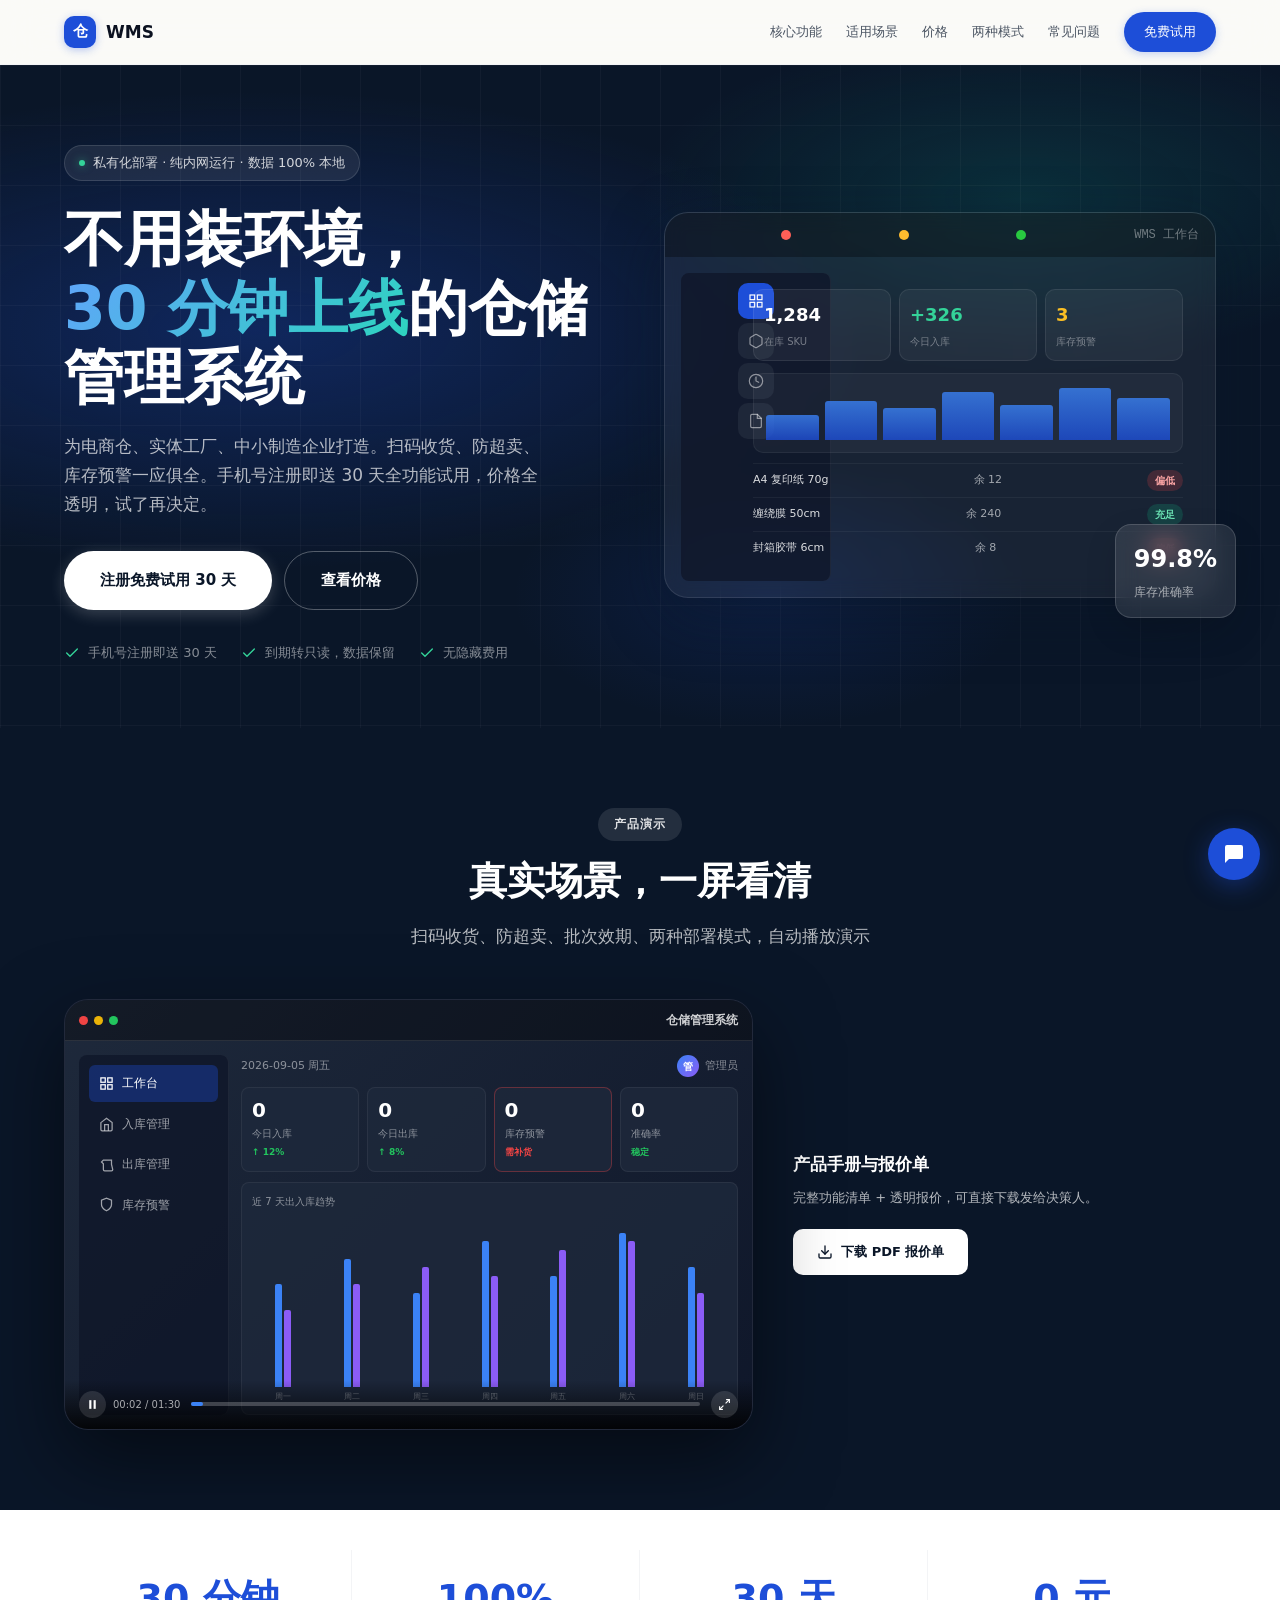
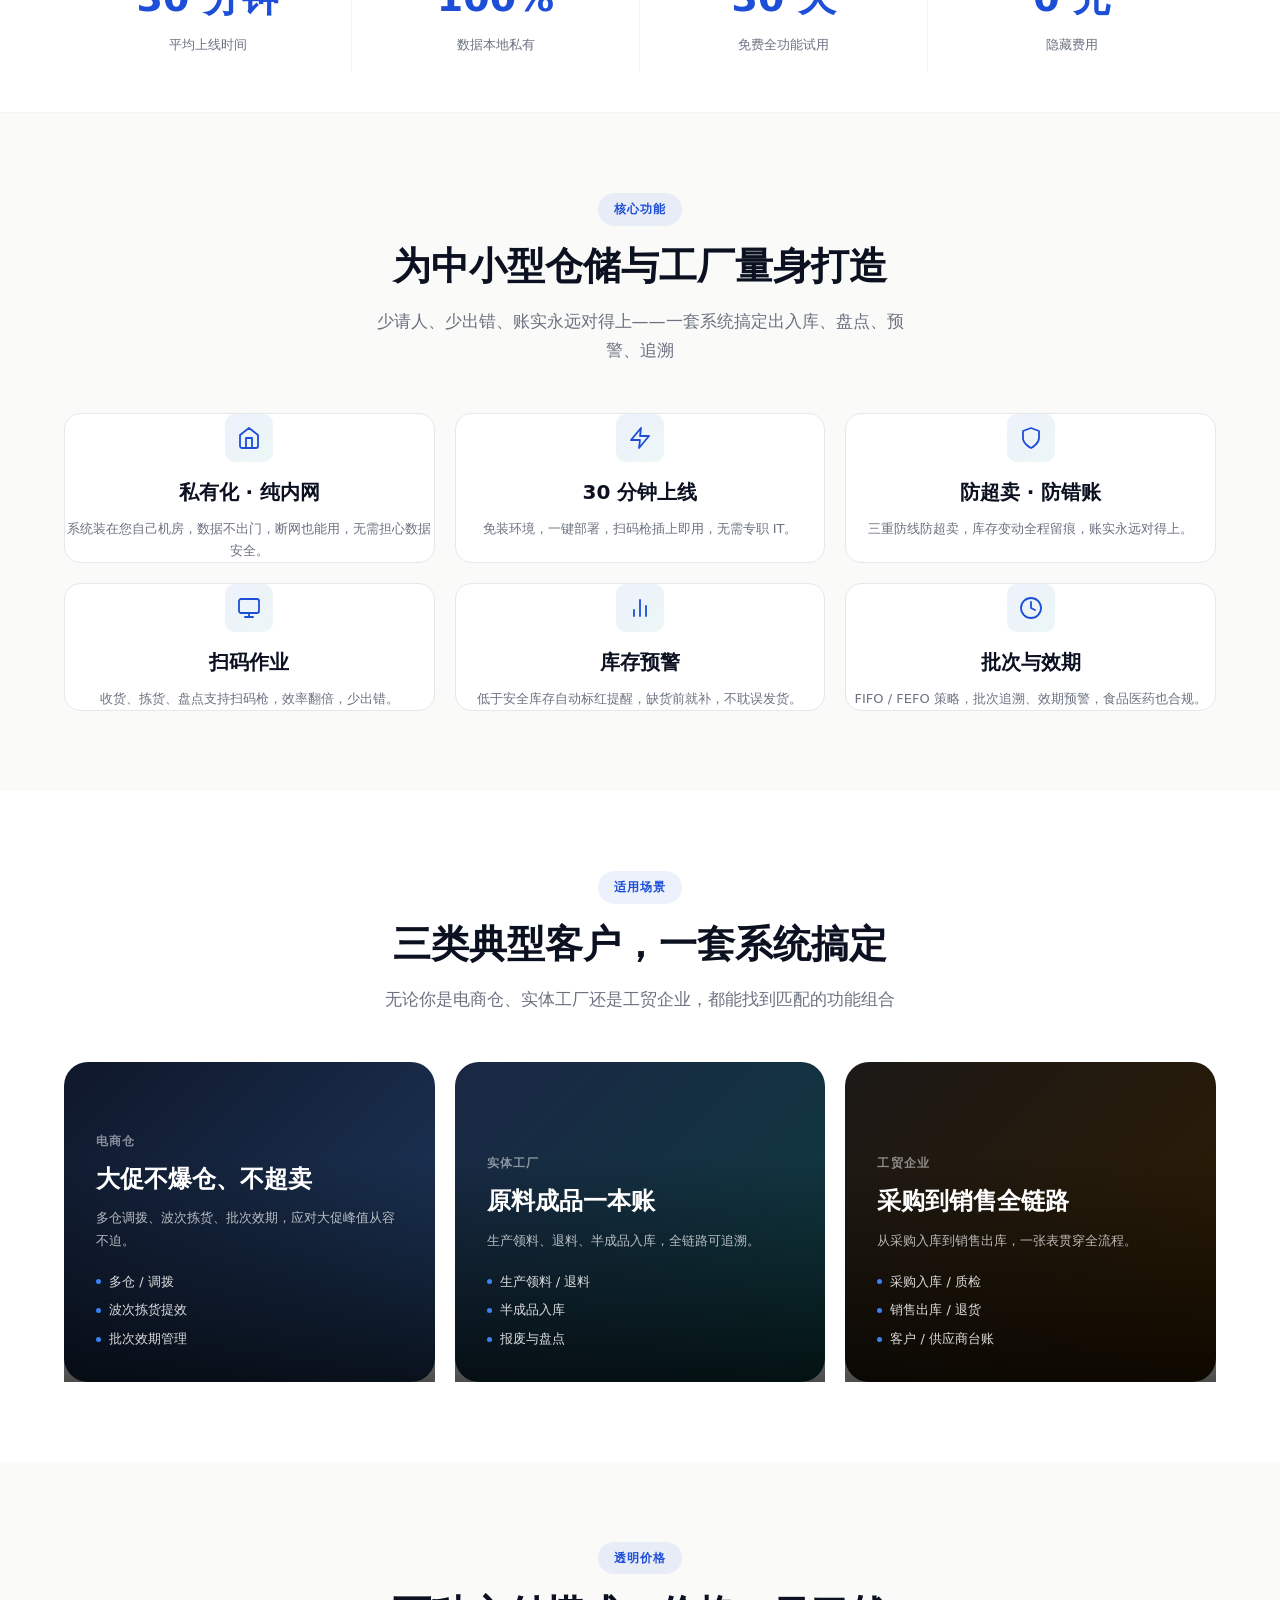
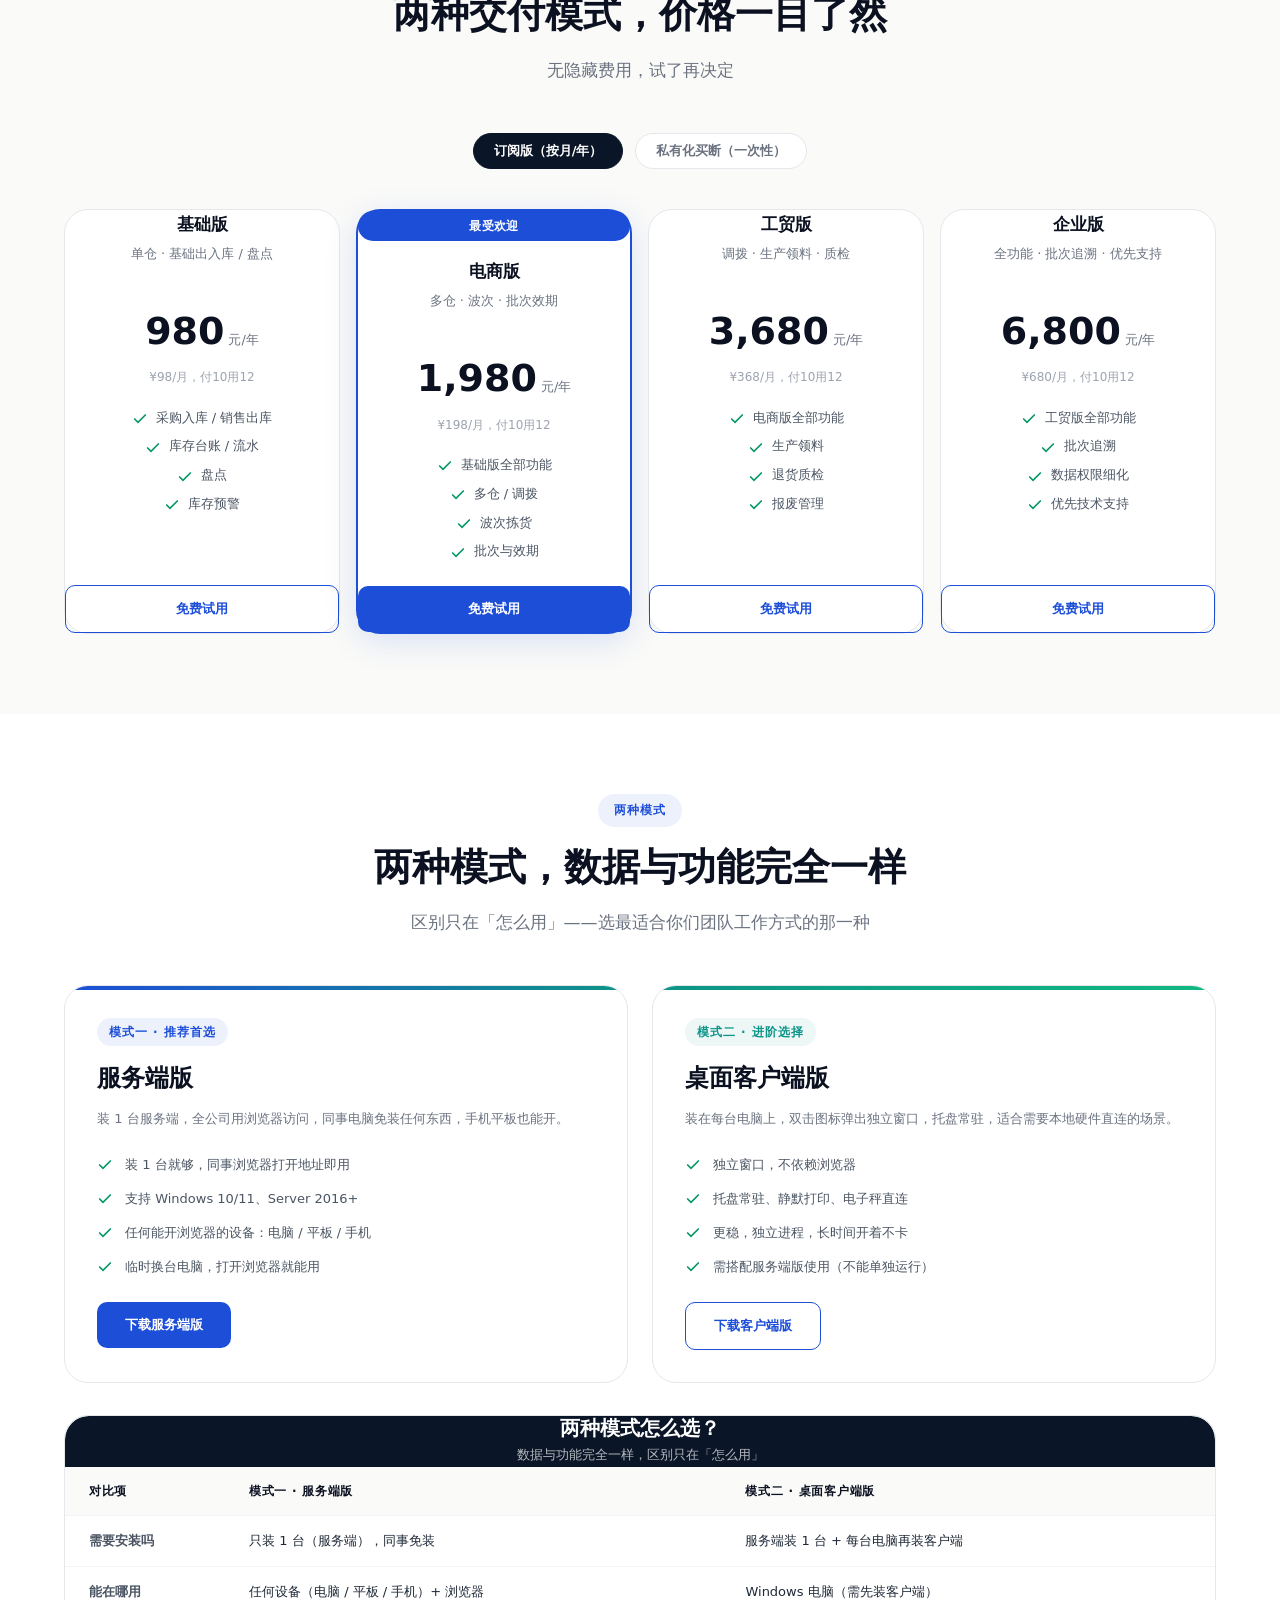
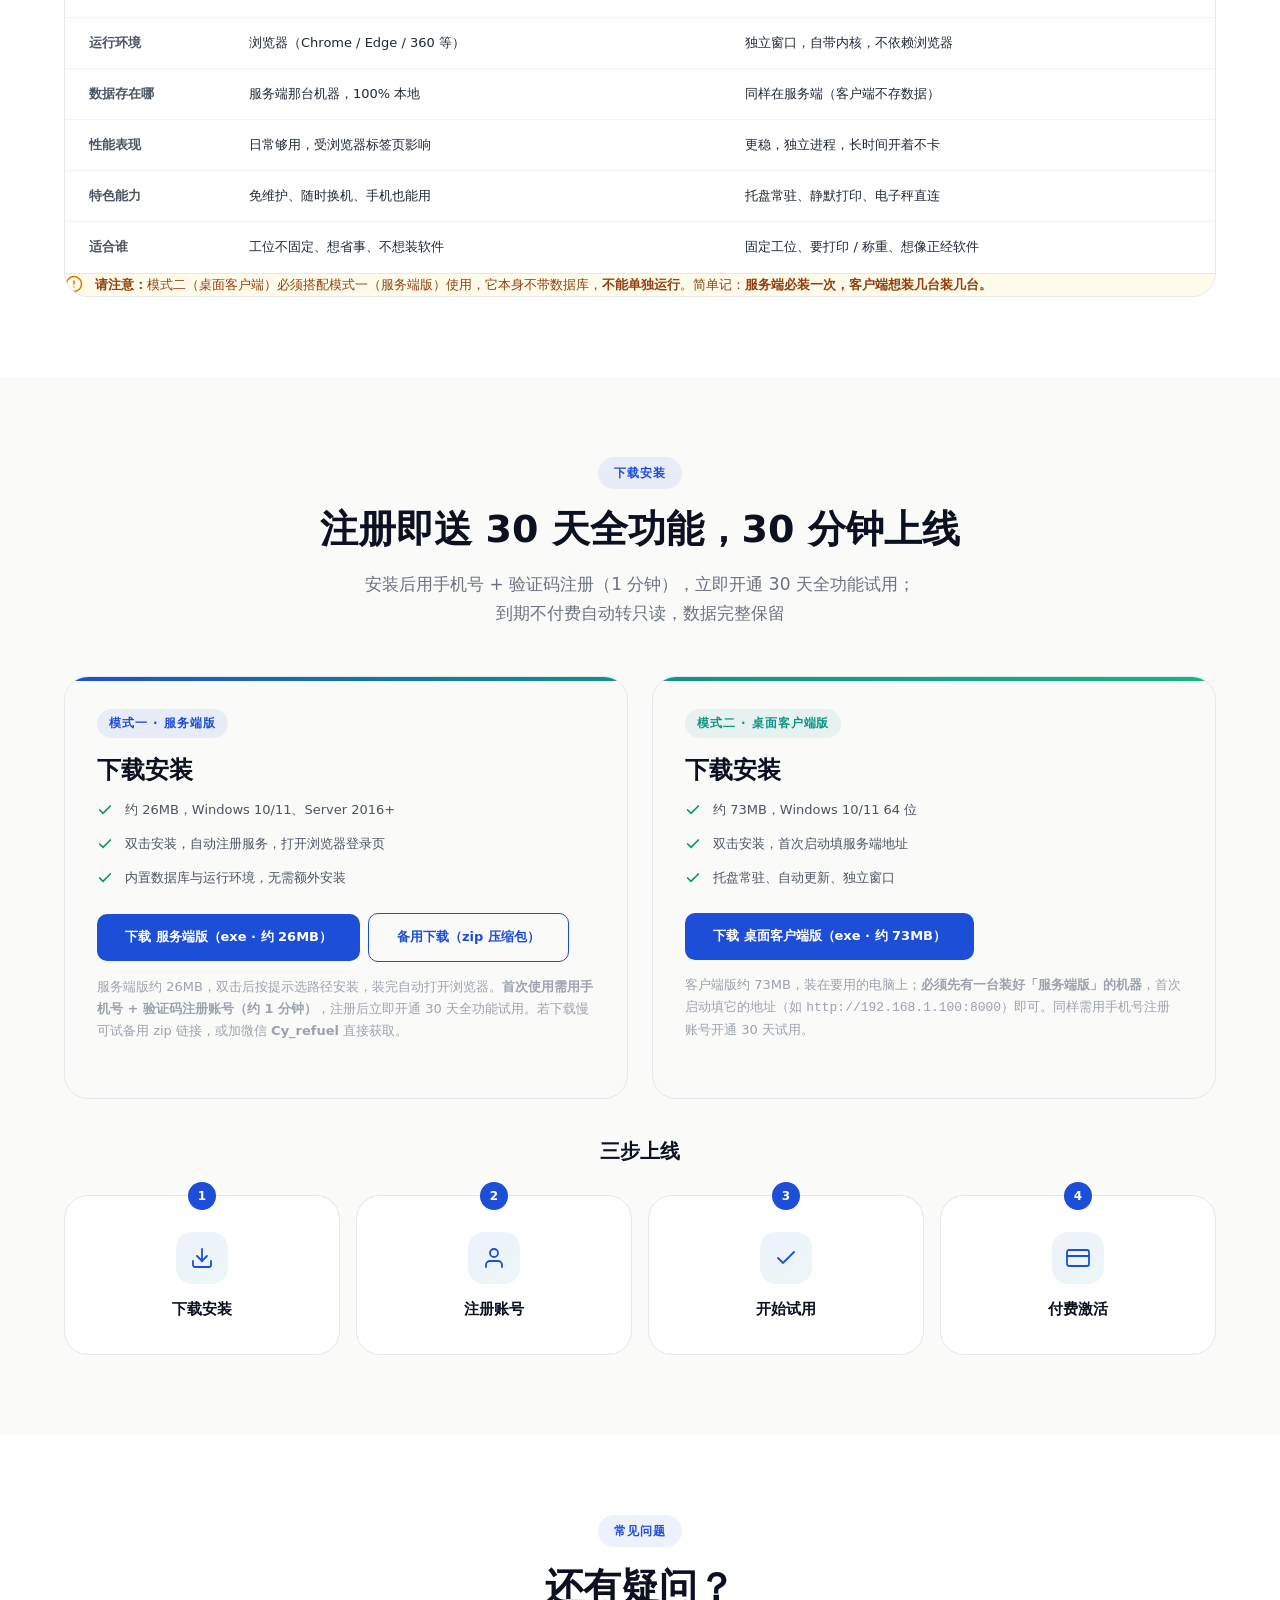
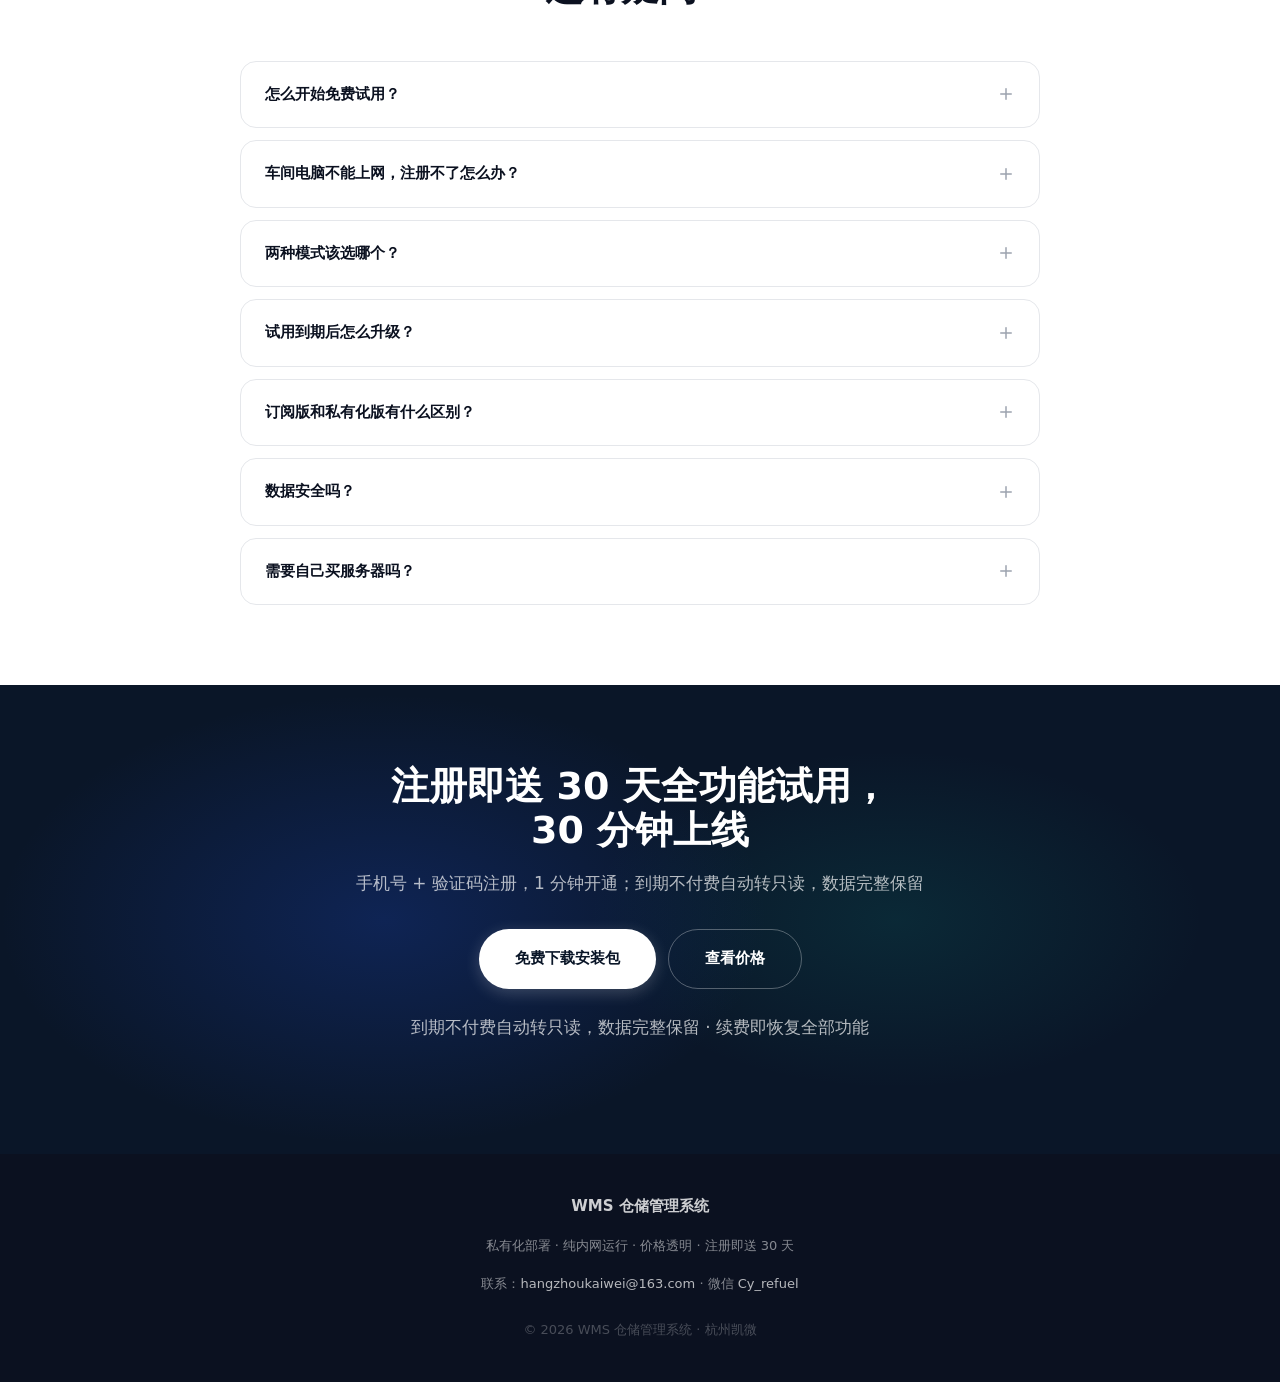
==== commit 7edf2575: "首页恢复为注册制版官网（dd0c6de 最终定案版）" ====
--- a/index.html
+++ b/index.html
@@ -1,506 +1,2376 @@
 <!DOCTYPE html>
-<html lang="zh-CN">
-<head>
-<meta charset="UTF-8" />
-<meta name="viewport" content="width=device-width, initial-scale=1.0" />
-<title>WMS 仓储管理系统 - 订阅版 · 免费试用 1 个月</title>
+<html lang="zh-CN" data-page-node-id="EXEE4jSxL3rZtilUzzukov">
+<head data-page-node-id="eAoWhP3bDy0fvsEThHfrTd">
+<meta charset="UTF-8" data-page-node-id="yF6oH3ViEJaV4rGRBVu2zJ" />
+<meta name="viewport" content="width=device-width, initial-scale=1.0" data-page-node-id="zlXMGayZrHhi6KDEDG3Hq3" />
+<title>WMS 仓储管理系统 · 私有化部署 · 免费试用</title>
 <style>
-  :root {
-    --primary: #2F6FED;
-    --primary-dark: #1F4FBF;
-    --bg: #F5F7FB;
-    --text: #1F2329;
-    --text-2: #4E5969;
-    --text-3: #86909C;
-    --border: #E5E8EF;
-    --card: #FFFFFF;
-    --success: #17B26A;
+/* ============================================================
+   DESIGN SYSTEM — WMS v2
+   Palette: Deep Navy + Warm Cream + Cobalt Blue
+   Type: System native CJK font stack (no external CDN)
+   ============================================================ */
+
+:root {
+  /* Core palette */
+  --navy: #0A1628;
+  --navy-mid: #132238;
+  --navy-light: #1E3352;
+  --cream: #FAFAF8;
+  --cream-warm: #F5F4F0;
+  --white: #FFFFFF;
+  --cobalt: #1D4ED8;
+  --cobalt-light: #3B82F6;
+  --cobalt-dark: #1E40AF;
+  --teal: #0D9488;
+
+  /* Neutrals */
+  --ink: #0B1120;
+  --text: #1F2937;
+  --text-2: #4B5563;
+  --text-3: #9CA3AF;
+  --text-muted: #6B7280;
+  --border: #E5E7EB;
+  --border-subtle: #F3F4F6;
+
+  /* Semantic */
+  --success: #059669;
+  --success-bg: #ECFDF5;
+  --warn: #D97706;
+  --warn-bg: #FFFBEB;
+  --error: #DC2626;
+
+  /* Spacing */
+  --space-1: 4px;
+  --space-2: 8px;
+  --space-3: 12px;
+  --space-4: 16px;
+  --space-5: 20px;
+  --space-6: 24px;
+  --space-8: 32px;
+  --space-10: 40px;
+  --space-12: 48px;
+  --space-16: 64px;
+  --space-20: 80px;
+  --space-24: 96px;
+
+  /* Typography scale */
+  --text-xs: 12px;
+  --text-sm: 13px;
+  --text-base: 15px;
+  --text-lg: 17px;
+  --text-xl: 20px;
+  --text-2xl: 24px;
+  --text-3xl: 30px;
+  --text-4xl: 38px;
+  --text-5xl: 48px;
+  --text-6xl: 60px;
+
+  /* Radius */
+  --radius-sm: 6px;
+  --radius-md: 10px;
+  --radius-lg: 16px;
+  --radius-xl: 24px;
+  --radius-full: 9999px;
+
+  /* Shadows */
+  --shadow-sm: 0 1px 2px rgba(0,0,0,0.05);
+  --shadow-md: 0 4px 12px rgba(0,0,0,0.08);
+  --shadow-lg: 0 12px 32px rgba(0,0,0,0.12);
+  --shadow-xl: 0 24px 60px rgba(0,0,0,0.16);
+  --shadow-navy: 0 20px 60px rgba(10,22,40,0.4);
+
+  /* Motion */
+  --spring: cubic-bezier(0.34, 1.56, 0.64, 1);
+  --ease-out: cubic-bezier(0.16, 1, 0.3, 1);
+  --ease-in-out: cubic-bezier(0.65, 0, 0.35, 1);
+  --duration-fast: 200ms;
+  --duration-normal: 350ms;
+  --duration-slow: 600ms;
+}
+
+/* Reset */
+*, *::before, *::after { box-sizing: border-box; margin: 0; padding: 0; }
+html { scroll-behavior: smooth; -webkit-font-smoothing: antialiased; -moz-osx-font-smoothing: grayscale; }
+body {
+  font-family: "PingFang SC", "Microsoft YaHei", "Hiragino Sans GB", "Source Han Sans SC", "Noto Sans CJK SC", "WenQuanYi Micro Hei", -apple-system, "Segoe UI", system-ui, sans-serif;
+  color: var(--text);
+  background: var(--cream);
+  line-height: 1.7;
+  font-size: var(--text-base);
+  overflow-x: hidden;
+  text-rendering: optimizeLegibility;
+  -webkit-font-smoothing: antialiased;
+}
+img, svg { display: block; max-width: 100%; }
+a { text-decoration: none; color: inherit; }
+button { font-family: inherit; cursor: pointer; border: none; background: none; }
+ul, ol { list-style: none; }
+
+/* Typography */
+h1, h2, h3, h4 { font-weight: 800; color: var(--ink); line-height: 1.2; letter-spacing: 0; }
+/* CJK fonts cap at weight 800; no negative letter-spacing for CJK legibility */
+.text-label { font-size: var(--text-xs); font-weight: 600; letter-spacing: 0.08em; text-transform: uppercase; color: var(--text-3); }
+.text-muted { color: var(--text-muted); }
+
+/* Layout */
+.wrap { max-width: 1200px; margin: 0 auto; padding: 0 var(--space-6); }
+@media (max-width: 768px) { .wrap { padding: 0 var(--space-4); } }
+
+/* Reveal animation */
+.reveal { opacity: 0; transform: translateY(30px); transition: opacity var(--duration-slow) var(--ease-out), transform var(--duration-slow) var(--ease-out); }
+.reveal.visible { opacity: 1; transform: translateY(0); }
+.reveal-delay-1 { transition-delay: 100ms; }
+.reveal-delay-2 { transition-delay: 200ms; }
+.reveal-delay-3 { transition-delay: 300ms; }
+
+/* ============================================================
+   NAVIGATION
+   ============================================================ */
+.nav {
+  position: sticky; top: 0; z-index: 100;
+  background: rgba(250,250,248,0.88);
+  backdrop-filter: blur(20px) saturate(180%);
+  -webkit-backdrop-filter: blur(20px) saturate(180%);
+  border-bottom: 1px solid var(--border-subtle);
+  transition: box-shadow var(--duration-fast) ease;
+}
+.nav.scrolled { box-shadow: var(--shadow-md); }
+.nav-inner {
+  max-width: 1200px; margin: 0 auto; padding: 0 var(--space-6);
+  display: flex; align-items: center; justify-content: space-between;
+  height: 64px;
+}
+@media (max-width: 768px) { .nav-inner { padding: 0 var(--space-4); height: 56px; } }
+
+.nav-brand {
+  display: flex; align-items: center; gap: 10px;
+  font-size: var(--text-lg); font-weight: 800; color: var(--ink);
+  letter-spacing: 0;
+}
+.nav-brand-icon {
+  width: 32px; height: 32px; border-radius: var(--radius-md);
+  background: var(--cobalt);
+  display: flex; align-items: center; justify-content: center;
+  color: white; font-size: var(--text-base); font-weight: 800;
+  box-shadow: 0 2px 8px rgba(29,78,216,0.3);
+}
+.nav-links { display: flex; align-items: center; gap: var(--space-6); }
+.nav-links a {
+  font-size: var(--text-sm); font-weight: 500; color: var(--text-2);
+  transition: color var(--duration-fast) ease;
+}
+.nav-links a:hover { color: var(--cobalt); }
+.nav-cta {
+  background: var(--cobalt); color: white !important;
+  padding: 9px 20px; border-radius: var(--radius-full);
+  font-size: var(--text-sm); font-weight: 600;
+  transition: all var(--duration-fast) var(--spring);
+  box-shadow: 0 2px 8px rgba(29,78,216,0.25);
+}
+.nav-cta:hover { transform: translateY(-1px); box-shadow: 0 6px 16px rgba(29,78,216,0.35); background: var(--cobalt-dark); }
+
+/* Mobile nav toggle */
+.nav-toggle { display: none; width: 40px; height: 40px; align-items: center; justify-content: center; border-radius: var(--radius-md); }
+.nav-toggle:hover { background: var(--border-subtle); }
+.nav-toggle svg { width: 20px; height: 20px; stroke: var(--ink); }
+@media (max-width: 768px) {
+  .nav-links { display: none; }
+  .nav-toggle { display: flex; }
+  .nav-links.open {
+    display: flex; flex-direction: column; position: absolute;
+    top: 56px; left: 0; right: 0;
+    background: rgba(250,250,248,0.97); backdrop-filter: blur(20px);
+    padding: var(--space-4) var(--space-6); gap: var(--space-4);
+    border-bottom: 1px solid var(--border);
+    box-shadow: var(--shadow-lg);
   }
-  * { box-sizing: border-box; margin: 0; padding: 0; }
-  body {
-    font-family: -apple-system, "PingFang SC", "Microsoft YaHei", sans-serif;
-    color: var(--text); background: var(--bg); line-height: 1.6;
-  }
-  .wrap { max-width: 1120px; margin: 0 auto; padding: 0 24px; }
-  header {
-    background: #fff; border-bottom: 1px solid var(--border);
-    padding: 16px 0; position: sticky; top: 0; z-index: 10;
-  }
-  .nav { display: flex; align-items: center; justify-content: space-between; }
-  .logo { font-size: 18px; font-weight: 700; color: var(--primary); display: flex; align-items: center; gap: 8px; }
-  .logo .dot { width: 26px; height: 26px; background: var(--primary); border-radius: 6px; display: inline-block; }
-  .nav-links { display: flex; gap: 24px; align-items: center; }
-  .nav-links a { color: var(--text-2); text-decoration: none; font-size: 14px; }
-  .btn {
-    display: inline-block; background: var(--primary); color: #fff; text-decoration: none;
-    padding: 10px 22px; border-radius: 6px; font-size: 14px; font-weight: 600;
-    transition: background .2s; border: none; cursor: pointer;
-  }
-  .btn:hover { background: var(--primary-dark); }
-  .btn.ghost { background: #fff; color: var(--primary); border: 1px solid var(--primary); }
-  .hero { text-align: center; padding: 64px 0 40px; }
-  .hero h1 { font-size: 34px; font-weight: 700; margin-bottom: 16px; }
-  .hero h1 .hl { color: var(--primary); }
-  .hero p { color: var(--text-2); font-size: 16px; max-width: 640px; margin: 0 auto 28px; }
-  .hero .cta { display: flex; gap: 14px; justify-content: center; }
-  .trust { display: flex; gap: 28px; justify-content: center; margin-top: 28px; color: var(--text-3); font-size: 13px; }
-  .section { padding: 40px 0; }
-  .section-title { text-align: center; font-size: 24px; font-weight: 700; margin-bottom: 8px; }
-  .section-sub { text-align: center; color: var(--text-3); font-size: 14px; margin-bottom: 32px; }
-  .pricing-grid { display: grid; grid-template-columns: repeat(4, 1fr); gap: 20px; }
-  .price-card {
-    background: var(--card); border: 1px solid var(--border); border-radius: 10px;
-    padding: 26px 20px; text-align: center; transition: box-shadow .2s, transform .2s;
-  }
-  .price-card:hover { box-shadow: 0 8px 24px rgba(47,111,237,.12); transform: translateY(-2px); }
-  .price-card.hot { border: 2px solid var(--primary); position: relative; }
-  .price-card.hot .badge { position: absolute; top: -12px; left: 50%; transform: translateX(-50%); background: var(--primary); color: #fff; font-size: 12px; padding: 2px 12px; border-radius: 12px; }
-  .price-card .ver { font-size: 16px; font-weight: 700; margin-bottom: 4px; }
-  .price-card .desc { color: var(--text-3); font-size: 12px; margin-bottom: 16px; }
-  .price-card .price { font-size: 30px; font-weight: 700; color: var(--primary); }
-  .price-card .price small { font-size: 14px; color: var(--text-2); font-weight: 400; }
-  .price-card .unit { color: var(--text-3); font-size: 12px; margin: 6px 0 18px; }
-  .price-card ul { list-style: none; text-align: left; font-size: 13px; color: var(--text-2); margin-bottom: 20px; }
-  .price-card ul li { padding: 4px 0; }
-  .price-card ul li::before { content: "✓"; color: var(--success); margin-right: 8px; font-weight: 700; }
-  .mode-badge { text-align: center; margin: 40px 0 20px; font-size: 14px; color: var(--text-2); }
-  .mode-badge span { display: inline-block; background: #EEF3FF; color: var(--primary); padding: 6px 16px; border-radius: 20px; font-weight: 600; }
-  .features { display: grid; grid-template-columns: repeat(3, 1fr); gap: 20px; }
-  .feature { background: #fff; border: 1px solid var(--border); border-radius: 10px; padding: 22px; }
-  .feature h4 { font-size: 15px; margin-bottom: 8px; }
-  .feature p { font-size: 13px; color: var(--text-2); }
-  .faq { max-width: 760px; margin: 0 auto; }
-  .faq-item { background: #fff; border: 1px solid var(--border); border-radius: 8px; padding: 18px 20px; margin-bottom: 12px; }
-  .faq-item h4 { font-size: 14px; margin-bottom: 6px; }
-  .faq-item p { font-size: 13px; color: var(--text-2); }
-  .trial-cta { background: linear-gradient(135deg, #1F2A3D 0%, #2F6FED 100%); border-radius: 14px; padding: 48px 32px; text-align: center; color: #fff; }
-  .trial-cta h2 { font-size: 26px; margin-bottom: 12px; }
-  .trial-cta p { color: #C9D8F5; margin-bottom: 24px; }
-  .trial-cta .btn { background: #fff; color: var(--primary); font-size: 16px; padding: 12px 32px; }
-  /* 下载安装区块 */
-  .download-grid { display: grid; grid-template-columns: 1fr 1fr; gap: 20px; align-items: stretch; }
-  .download-main, .download-steps { background: #fff; border: 1px solid var(--border); border-radius: 10px; padding: 26px; }
-  .download-main h3, .download-steps h3 { font-size: 16px; margin-bottom: 14px; }
-  .dl-meta { list-style: none; font-size: 13px; color: var(--text-2); margin-bottom: 18px; }
-  .dl-meta li { padding: 4px 0; }
-  .dl-meta li::before { content: "✓"; color: var(--success); margin-right: 8px; font-weight: 700; }
-  .btn-dl { font-size: 16px; padding: 13px 30px; }
-  .dl-btns { display: flex; flex-wrap: wrap; gap: 10px; align-items: center; }
-  .btn-dl-ghost { background: #fff; color: var(--primary); border: 1px solid var(--primary); }
-  .btn-dl-ghost:hover { background: #EEF3FF; }
-  .dl-note { font-size: 12px; color: var(--text-3); margin-top: 14px; line-height: 1.7; }
-  .download-steps ol { padding-left: 18px; font-size: 13px; color: var(--text-2); line-height: 1.8; }
-  .download-steps ol li { margin-bottom: 10px; }
-  .dl-flow { margin-top: 24px; background: #fff; border: 1px solid var(--border); border-radius: 10px; padding: 26px; }
-  .dl-flow h3 { font-size: 16px; margin-bottom: 16px; text-align: center; }
-  .dl-flow-grid { display: grid; grid-template-columns: repeat(4, 1fr); gap: 16px; }
-  .dl-flow-item { text-align: center; }
-  .dl-flow-item .ico { font-size: 30px; }
-  .dl-flow-item b { display: block; font-size: 14px; margin: 8px 0 4px; }
-  .dl-flow-item p { font-size: 12px; color: var(--text-2); line-height: 1.6; }
-  footer { background: #1F2A3D; color: #86909C; text-align: center; padding: 28px 0; font-size: 13px; margin-top: 48px; }
-  @media (max-width: 900px) {
-    .pricing-grid, .features, .dl-flow-grid { grid-template-columns: 1fr 1fr; }
-    .download-grid { grid-template-columns: 1fr; }
-    .hero h1 { font-size: 26px; }
-  }
-  @media (max-width: 560px) {
-    .pricing-grid, .features, .dl-flow-grid { grid-template-columns: 1fr; }
-    .nav-links { display: none; }
-  }
+}
+
+/* ============================================================
+   HERO
+   ============================================================ */
+.hero {
+  background: var(--navy);
+  color: white;
+  position: relative;
+  overflow: hidden;
+  padding: var(--space-20) 0 var(--space-16);
+}
+@media (max-width: 768px) { .hero { padding: var(--space-12) 0 var(--space-10); } }
+
+/* Background mesh gradient */
+.hero::before {
+  content: '';
+  position: absolute; inset: 0;
+  background:
+    radial-gradient(ellipse 80% 60% at 20% 40%, rgba(29,78,216,0.3) 0%, transparent 60%),
+    radial-gradient(ellipse 60% 50% at 80% 20%, rgba(13,148,136,0.2) 0%, transparent 50%),
+    radial-gradient(ellipse 40% 40% at 60% 80%, rgba(29,78,216,0.15) 0%, transparent 50%);
+  pointer-events: none;
+}
+/* Subtle grid */
+.hero::after {
+  content: '';
+  position: absolute; inset: 0;
+  background-image:
+    linear-gradient(rgba(255,255,255,0.03) 1px, transparent 1px),
+    linear-gradient(90deg, rgba(255,255,255,0.03) 1px, transparent 1px);
+  background-size: 60px 60px;
+  pointer-events: none;
+}
+
+.hero-inner {
+  position: relative; z-index: 2;
+  display: grid; grid-template-columns: 1fr 1fr; gap: var(--space-12); align-items: center;
+}
+@media (max-width: 960px) { .hero-inner { grid-template-columns: 1fr; } }
+
+.hero-content { max-width: 560px; }
+.hero-eyebrow {
+  display: inline-flex; align-items: center; gap: var(--space-2);
+  background: rgba(255,255,255,0.08);
+  border: 1px solid rgba(255,255,255,0.12);
+  padding: 6px 14px; border-radius: var(--radius-full);
+  font-size: var(--text-sm); font-weight: 500; color: rgba(255,255,255,0.8);
+  margin-bottom: var(--space-6);
+}
+.hero-eyebrow-dot {
+  width: 6px; height: 6px; border-radius: 50%;
+  background: #34D399;
+  box-shadow: 0 0 8px rgba(52,211,153,0.6);
+  animation: pulse-dot 2s ease-in-out infinite;
+}
+@keyframes pulse-dot {
+  0%, 100% { opacity: 1; transform: scale(1); }
+  50% { opacity: 0.7; transform: scale(1.3); }
+}
+
+.hero h1 {
+  font-size: clamp(32px, 5vw, var(--text-6xl));
+  font-weight: 800; line-height: 1.15; letter-spacing: 0;
+  color: white; margin-bottom: var(--space-5);
+}
+.hero h1 .accent {
+  background: linear-gradient(135deg, #60A5FA, #2DD4BF);
+  -webkit-background-clip: text; background-clip: text;
+  -webkit-text-fill-color: transparent;
+}
+.hero-sub {
+  font-size: var(--text-lg); line-height: 1.7; color: rgba(255,255,255,0.7);
+  margin-bottom: var(--space-8); max-width: 480px;
+}
+.hero-ctas { display: flex; gap: var(--space-3); flex-wrap: wrap; margin-bottom: var(--space-8); }
+.hero-trust { display: flex; gap: var(--space-6); flex-wrap: wrap; }
+.hero-trust-item {
+  display: flex; align-items: center; gap: var(--space-2);
+  font-size: var(--text-sm); color: rgba(255,255,255,0.5);
+}
+.hero-trust-item svg { width: 16px; height: 16px; stroke: #34D399; }
+
+/* Hero visual — product mockup */
+.hero-visual { position: relative; }
+.hero-mock {
+  background: rgba(255,255,255,0.06);
+  border: 1px solid rgba(255,255,255,0.1);
+  border-radius: var(--radius-xl);
+  overflow: hidden;
+  box-shadow: var(--shadow-navy);
+  backdrop-filter: blur(10px);
+}
+.mock-titlebar {
+  background: rgba(0,0,0,0.3);
+  padding: 12px 16px;
+  display: flex; align-items: center; gap: 8px;
+}
+.mock-dot { width: 10px; height: 10px; border-radius: 50%; }
+.mock-dot.r { background: #FF5F57; }
+.mock-dot.y { background: #FEBC2E; }
+.mock-dot.g { background: #28C840; }
+.mock-titlebar span {
+  margin-left: auto; font-size: 12px; color: rgba(255,255,255,0.4);
+  font-family: "SF Mono", "Fira Code", monospace;
+}
+.mock-body { padding: var(--space-4); display: grid; grid-template-columns: 56px 1fr; gap: 0; min-height: 280px; }
+@media (max-width: 480px) { .mock-body { grid-template-columns: 1fr; } }
+.mock-sidebar {
+  display: flex; flex-direction: column; gap: 6px;
+  padding: var(--space-3) 0; border-right: 1px solid rgba(255,255,255,0.06);
+}
+@media (max-width: 480px) { .mock-sidebar { display: none; } }
+.mock-sidebar-item {
+  width: 36px; height: 36px; border-radius: var(--radius-md);
+  background: rgba(255,255,255,0.06); margin: 0 auto;
+  display: flex; align-items: center; justify-content: center;
+}
+.mock-sidebar-item.active { background: var(--cobalt); }
+.mock-sidebar-item svg { width: 16px; height: 16px; stroke: rgba(255,255,255,0.5); }
+.mock-sidebar-item.active svg { stroke: white; }
+.mock-content { padding: var(--space-4); }
+.mock-kpis { display: grid; grid-template-columns: repeat(3, 1fr); gap: 8px; margin-bottom: 12px; }
+.mock-kpi {
+  background: rgba(255,255,255,0.05); border: 1px solid rgba(255,255,255,0.08);
+  border-radius: var(--radius-md); padding: 10px;
+}
+.mock-kpi .val { font-size: 18px; font-weight: 800; color: white; letter-spacing: 0; }
+.mock-kpi .val.up { color: #34D399; }
+.mock-kpi .val.warn { color: #FBBF24; }
+.mock-kpi .lbl { font-size: 10px; color: rgba(255,255,255,0.4); margin-top: 2px; }
+.mock-chart {
+  background: rgba(255,255,255,0.04); border: 1px solid rgba(255,255,255,0.06);
+  border-radius: var(--radius-md); padding: 12px;
+  display: flex; align-items: flex-end; gap: 6px; height: 80px; margin-bottom: 10px;
+}
+.mock-chart-bar {
+  flex: 1; border-radius: 3px 3px 0 0;
+  background: linear-gradient(180deg, var(--cobalt-light), var(--cobalt));
+  opacity: 0.8;
+}
+.mock-table-row {
+  display: flex; align-items: center; justify-content: space-between;
+  padding: 6px 0; border-top: 1px solid rgba(255,255,255,0.05);
+  font-size: 11px; color: rgba(255,255,255,0.6);
+}
+.mock-table-row .name { color: rgba(255,255,255,0.85); }
+.mock-badge {
+  padding: 2px 8px; border-radius: var(--radius-full); font-size: 10px; font-weight: 600;
+}
+.mock-badge.low { background: rgba(239,68,68,0.2); color: #FCA5A5; }
+.mock-badge.ok { background: rgba(16,185,129,0.2); color: #6EE7B7; }
+
+/* Floating card accent */
+.hero-float {
+  position: absolute; bottom: -20px; right: -20px;
+  background: rgba(255,255,255,0.1); border: 1px solid rgba(255,255,255,0.15);
+  backdrop-filter: blur(12px); border-radius: var(--radius-lg);
+  padding: 14px 18px; color: white;
+  box-shadow: var(--shadow-lg);
+  animation: float 4s ease-in-out infinite;
+}
+@keyframes float {
+  0%, 100% { transform: translateY(0); }
+  50% { transform: translateY(-8px); }
+}
+.hero-float .val { font-size: var(--text-2xl); font-weight: 800; letter-spacing: 0; }
+.hero-float .lbl { font-size: var(--text-xs); color: rgba(255,255,255,0.6); margin-top: 2px; }
+
+/* ============================================================
+   STATS BAR
+   ============================================================ */
+.stats {
+  background: white; border-bottom: 1px solid var(--border-subtle);
+  padding: var(--space-10) 0;
+}
+.stats-inner {
+  display: grid; grid-template-columns: repeat(4, 1fr);
+  gap: 0;
+}
+@media (max-width: 768px) { .stats-inner { grid-template-columns: repeat(2, 1fr); } }
+.stat {
+  text-align: center; padding: var(--space-4) var(--space-6);
+  border-right: 1px solid var(--border-subtle);
+}
+.stat:last-child { border-right: none; }
+@media (max-width: 768px) { .stat { padding: var(--space-4); } .stat:nth-child(2) { border-right: none; } }
+.stat .val { font-size: clamp(28px, 4vw, var(--text-4xl)); font-weight: 800; color: var(--cobalt); letter-spacing: 0; }
+.stat .lbl { font-size: var(--text-sm); color: var(--text-muted); margin-top: var(--space-1); }
+
+/* ============================================================
+   SECTION BASE
+   ============================================================ */
+.section { padding: var(--space-20) 0; }
+.section-alt { background: white; }
+.section-header { text-align: center; margin-bottom: var(--space-12); }
+.section-label {
+  display: inline-block; font-size: var(--text-xs); font-weight: 700;
+  letter-spacing: 0.1em; text-transform: uppercase;
+  color: var(--cobalt); background: rgba(29,78,216,0.08);
+  padding: 6px 16px; border-radius: var(--radius-full);
+  margin-bottom: var(--space-4);
+}
+.section-title {
+  font-size: clamp(24px, 3.5vw, var(--text-4xl));
+  font-weight: 800; letter-spacing: 0;
+  color: var(--ink); margin-bottom: var(--space-4); line-height: 1.3;
+}
+.section-desc {
+  font-size: var(--text-lg); color: var(--text-muted);
+  max-width: 560px; margin: 0 auto; line-height: 1.7;
+}
+
+/* ============================================================
+   FEATURES
+   ============================================================ */
+.features-grid {
+  display: grid; grid-template-columns: repeat(3, 1fr); gap: var(--space-5);
+}
+@media (max-width: 960px) { .features-grid { grid-template-columns: repeat(2, 1fr); } }
+@media (max-width: 480px) { .features-grid { grid-template-columns: 1fr; } }
+
+.feature-card {
+  background: white; border: 1px solid var(--border);
+  border-radius: var(--radius-lg); padding: var(--space-7);
+  text-align: center;
+  transition: all var(--duration-normal) var(--ease-out);
+  position: relative; overflow: hidden;
+}
+.feature-card::before {
+  content: ''; position: absolute; top: 0; left: 0; right: 0; height: 3px;
+  background: linear-gradient(90deg, var(--cobalt), var(--teal));
+  opacity: 0; transition: opacity var(--duration-normal) ease;
+}
+.feature-card:hover {
+  border-color: rgba(29,78,216,0.2);
+  box-shadow: var(--shadow-lg);
+  transform: translateY(-4px);
+}
+.feature-card:hover::before { opacity: 1; }
+.feature-icon {
+  width: 48px; height: 48px; border-radius: var(--radius-md);
+  background: linear-gradient(135deg, rgba(29,78,216,0.08), rgba(13,148,136,0.08));
+  display: flex; align-items: center; justify-content: center;
+  margin: 0 auto var(--space-4);
+}
+.feature-icon svg { width: 24px; height: 24px; stroke: var(--cobalt); stroke-width: 1.8; fill: none; }
+.feature-card h3 { font-size: var(--text-xl); font-weight: 700; margin-bottom: var(--space-3); letter-spacing: 0; line-height: 1.4; }
+.feature-card p { font-size: var(--text-sm); color: var(--text-muted); line-height: 1.7; }
+
+/* ============================================================
+   SCENES / USE CASES
+   ============================================================ */
+.scenes-grid { display: grid; grid-template-columns: repeat(3, 1fr); gap: var(--space-5); }
+@media (max-width: 960px) { .scenes-grid { grid-template-columns: repeat(2, 1fr); } }
+@media (max-width: 480px) { .scenes-grid { grid-template-columns: 1fr; } }
+
+.scene-card {
+  border-radius: var(--radius-xl);
+  position: relative; min-height: 320px;
+  display: flex; flex-direction: column; justify-content: flex-end;
+  padding: var(--space-8); color: white;
+  background: var(--navy);
+}
+.scene-card::before {
+  content: ''; position: absolute; inset: 0;
+  background: linear-gradient(180deg, transparent 30%, rgba(0,0,0,0.7) 100%);
+  z-index: 1;
+}
+.scene-card:nth-child(1) { background: linear-gradient(135deg, #0F172A 0%, #1E3A5F 100%); }
+.scene-card:nth-child(2) { background: linear-gradient(135deg, #1A2744 0%, #0D3B3E 100%); }
+.scene-card:nth-child(3) { background: linear-gradient(135deg, #1C1917 0%, #2D1B00 100%); }
+.scene-card > * { position: relative; z-index: 2; }
+.scene-card .scene-eyebrow {
+  font-size: var(--text-xs); font-weight: 700; letter-spacing: 0.1em;
+  text-transform: uppercase; color: rgba(255,255,255,0.5);
+  margin-bottom: var(--space-3);
+}
+.scene-card h3 { color: white; font-size: var(--text-2xl); font-weight: 800; margin-bottom: var(--space-3); line-height: 1.35; }
+.scene-card p { font-size: var(--text-sm); color: rgba(255,255,255,0.7); margin-bottom: var(--space-5); line-height: 1.7; }
+.scene-card ul { display: flex; flex-direction: column; gap: var(--space-2); }
+.scene-card li {
+  display: flex; align-items: center; gap: var(--space-2);
+  font-size: var(--text-sm); color: rgba(255,255,255,0.85); line-height: 1.6;
+}
+.scene-card li::before {
+  content: ''; width: 5px; height: 5px; border-radius: 50%;
+  background: var(--cobalt-light); flex-shrink: 0;
+}
+
+/* ============================================================
+   PRICING
+   ============================================================ */
+.pricing-section { background: var(--cream); }
+.pricing-toggle {
+  display: flex; justify-content: center; gap: var(--space-3);
+  margin-bottom: var(--space-10);
+}
+.pricing-toggle button {
+  padding: 8px 20px; border-radius: var(--radius-full);
+  font-size: var(--text-sm); font-weight: 600;
+  color: var(--text-muted); border: 1px solid var(--border);
+  background: white; transition: all var(--duration-fast) ease;
+}
+.pricing-toggle button.active {
+  background: var(--navy); color: white; border-color: var(--navy);
+}
+.pricing-grid { display: grid; grid-template-columns: repeat(4, 1fr); gap: var(--space-4); }
+@media (max-width: 1024px) { .pricing-grid { grid-template-columns: repeat(2, 1fr); } }
+@media (max-width: 480px) { .pricing-grid { grid-template-columns: 1fr; } }
+
+.price-card {
+  background: white; border: 1px solid var(--border);
+  border-radius: var(--radius-xl); padding: var(--space-7) var(--space-6);
+  display: flex; flex-direction: column;
+  text-align: center;
+  transition: all var(--duration-normal) var(--ease-out);
+  position: relative;
+}
+.price-card:hover { box-shadow: var(--shadow-lg); transform: translateY(-3px); }
+.price-card.featured {
+  border-color: var(--cobalt); border-width: 2px;
+  box-shadow: 0 8px 32px rgba(29,78,216,0.15);
+}
+.price-card.featured .price-badge {
+  display: inline-block;
+  background: var(--cobalt); color: white;
+  font-size: var(--text-xs); font-weight: 700; padding: 5px 16px;
+  border-radius: var(--radius-full); letter-spacing: 0.03em;
+  margin-bottom: var(--space-4);
+  white-space: nowrap;
+}
+.price-card .plan-name { font-size: var(--text-lg); font-weight: 800; color: var(--ink); letter-spacing: 0; }
+.price-card .plan-desc { font-size: var(--text-sm); color: var(--text-muted); margin-top: 4px; margin-bottom: var(--space-5); min-height: 36px; }
+.price-card .price-row { display: flex; align-items: baseline; justify-content: center; gap: 4px; margin-bottom: 4px; }
+.price-card .price-val { font-size: var(--text-4xl); font-weight: 800; color: var(--ink); letter-spacing: 0; }
+.price-card .price-unit { font-size: var(--text-sm); color: var(--text-muted); }
+.price-card .price-annual { font-size: var(--text-xs); color: var(--text-3); margin-bottom: var(--space-5); }
+.price-card ul { display: flex; flex-direction: column; gap: var(--space-2); margin-bottom: var(--space-6); flex: 1; align-items: center; }
+.price-card li {
+  display: inline-flex; align-items: center; gap: var(--space-2);
+  font-size: var(--text-sm); color: var(--text-2); line-height: 1.6;
+  text-align: left;
+}
+.price-card li svg { width: 16px; height: 16px; stroke: var(--success); flex-shrink: 0; margin-top: 2px; }
+.price-card .btn-price {
+  display: block; width: 100%; padding: 12px; text-align: center;
+  border-radius: var(--radius-md); font-size: var(--text-sm); font-weight: 600;
+  transition: all var(--duration-fast) var(--spring);
+}
+.price-card .btn-price.primary { background: var(--cobalt); color: white; }
+.price-card .btn-price.primary:hover { background: var(--cobalt-dark); transform: translateY(-1px); box-shadow: 0 6px 16px rgba(29,78,216,0.3); }
+.price-card .btn-price.ghost { background: transparent; color: var(--cobalt); border: 1.5px solid var(--cobalt); }
+.price-card .btn-price.ghost:hover { background: rgba(29,78,216,0.05); }
+
+/* ============================================================
+   COMPARISON TABLE
+   ============================================================ */
+.cmp-table-wrap {
+  overflow-x: auto; border-radius: var(--radius-xl);
+  border: 1px solid var(--border); background: white;
+  box-shadow: var(--shadow-sm);
+}
+.cmp-table { width: 100%; border-collapse: collapse; font-size: var(--text-sm); min-width: 640px; }
+.cmp-table thead th {
+  background: var(--navy); color: white;
+  padding: 16px 20px; text-align: left; font-weight: 700;
+  font-size: var(--text-sm); white-space: nowrap;
+}
+.cmp-table thead th:first-child { border-radius: var(--radius-xl) 0 0 0; }
+.cmp-table thead th:last-child { border-radius: 0 var(--radius-xl) 0 0; }
+.cmp-table thead th.highlight { background: var(--cobalt); }
+.cmp-table tbody tr { border-bottom: 1px solid var(--border-subtle); }
+.cmp-table tbody tr:last-child { border-bottom: none; }
+.cmp-table tbody tr:nth-child(even) { background: var(--cream); }
+.cmp-table td { padding: 14px 20px; vertical-align: middle; }
+.cmp-table td:first-child { font-weight: 600; color: var(--ink); }
+.cmp-table td.check { color: var(--success); text-align: center; }
+.cmp-table td.cross { color: var(--text-3); text-align: center; }
+.cmp-table td.highlight-col { background: rgba(29,78,216,0.03); }
+
+/* ============================================================
+   MODES COMPARISON
+   ============================================================ */
+.modes-section { background: white; }
+.modes-grid { display: grid; grid-template-columns: 1fr 1fr; gap: var(--space-6); }
+@media (max-width: 768px) { .modes-grid { grid-template-columns: 1fr; } }
+
+.mode-card {
+  border: 1px solid var(--border); border-radius: var(--radius-xl);
+  padding: var(--space-8); position: relative; overflow: hidden;
+  transition: all var(--duration-normal) var(--ease-out);
+}
+.mode-card:hover { box-shadow: var(--shadow-lg); transform: translateY(-2px); }
+.mode-card::before {
+  content: ''; position: absolute; top: 0; left: 0; right: 0; height: 4px;
+  background: linear-gradient(90deg, var(--cobalt), var(--teal));
+}
+.mode-card:nth-child(2)::before { background: linear-gradient(90deg, var(--teal), #10B981); }
+.mode-tag {
+  display: inline-block; font-size: var(--text-xs); font-weight: 700; letter-spacing: 0.08em;
+  text-transform: uppercase; padding: 4px 12px; border-radius: var(--radius-full);
+  background: rgba(29,78,216,0.08); color: var(--cobalt); margin-bottom: var(--space-4);
+}
+.mode-card h3 { font-size: var(--text-2xl); font-weight: 800; margin-bottom: var(--space-3); line-height: 1.4; }
+.mode-card > p { font-size: var(--text-sm); color: var(--text-muted); margin-bottom: var(--space-6); line-height: 1.7; }
+.mode-list { display: flex; flex-direction: column; gap: var(--space-3); margin-bottom: var(--space-6); }
+.mode-list li {
+  display: flex; align-items: flex-start; gap: var(--space-3);
+  font-size: var(--text-sm); color: var(--text-2); line-height: 1.7;
+}
+.mode-list li svg { width: 16px; height: 16px; stroke: var(--success); flex-shrink: 0; margin-top: 3px; }
+.mode-card .btn { display: inline-block; padding: 12px 28px; border-radius: var(--radius-md); font-size: var(--text-sm); font-weight: 600; transition: all var(--duration-fast) var(--spring); }
+.mode-card .btn-primary { background: var(--cobalt); color: white; }
+.mode-card .btn-primary:hover { background: var(--cobalt-dark); transform: translateY(-1px); box-shadow: 0 6px 16px rgba(29,78,216,0.3); }
+.mode-card .btn-outline { background: transparent; color: var(--cobalt); border: 1.5px solid var(--cobalt); }
+.mode-card .btn-outline:hover { background: rgba(29,78,216,0.05); }
+
+/* ============================================================
+   MODE COMPARE TABLE
+   ============================================================ */
+.mode-compare-table {
+  margin-top: var(--space-8); border-radius: var(--radius-xl);
+  border: 1px solid var(--border); overflow: hidden; background: white;
+}
+.mode-compare-table .mct-header {
+  background: var(--navy); color: white; padding: var(--space-8) var(--space-7);
+  text-align: center;
+  border-top-left-radius: var(--radius-xl);
+  border-top-right-radius: var(--radius-xl);
+}
+.mode-compare-table .mct-header h3 { color: white; font-size: var(--text-xl); margin-bottom: var(--space-1); }
+.mode-compare-table .mct-header p { font-size: var(--text-sm); color: rgba(255,255,255,0.7); }
+.mode-compare-table table { width: 100%; border-collapse: collapse; font-size: var(--text-sm); }
+.mode-compare-table th, .mode-compare-table td { padding: 14px var(--space-6); text-align: left; border-bottom: 1px solid var(--border-subtle); }
+.mode-compare-table th { background: var(--cream); font-weight: 700; color: var(--ink); font-size: var(--text-xs); text-transform: uppercase; letter-spacing: 0.06em; white-space: nowrap; }
+.mode-compare-table td:first-child { font-weight: 600; color: var(--text-2); white-space: nowrap; width: 160px; }
+.mode-compare-table tr:last-child td { border-bottom: none; }
+.mode-compare-table tr:hover td { background: rgba(29,78,216,0.02); }
+.mode-compare-table .tip {
+  padding: var(--space-5) var(--space-7);
+  background: var(--warn-bg); border-top: 1px solid #FFE4B5;
+  font-size: var(--text-sm); color: #92400E; line-height: 1.7;
+  display: flex; align-items: flex-start; gap: var(--space-3);
+}
+.mode-compare-table .tip svg { width: 18px; height: 18px; stroke: #D97706; flex-shrink: 0; margin-top: 1px; }
+
+/* ============================================================
+   DOWNLOAD FLOW
+   ============================================================ */
+.dl-flow { margin-top: var(--space-10); }
+.dl-flow-title { text-align: center; font-size: var(--text-xl); font-weight: 700; margin-bottom: var(--space-8); color: var(--ink); }
+.dl-steps { display: grid; grid-template-columns: repeat(4, 1fr); gap: var(--space-4); }
+@media (max-width: 768px) { .dl-steps { grid-template-columns: repeat(2, 1fr); } }
+@media (max-width: 480px) { .dl-steps { grid-template-columns: 1fr; } }
+
+.dl-step {
+  text-align: center; padding: var(--space-7) var(--space-5);
+  background: white; border: 1px solid var(--border); border-radius: var(--radius-xl);
+  position: relative; transition: all var(--duration-normal) var(--ease-out);
+  min-height: 160px;
+  display: flex; flex-direction: column; align-items: center; justify-content: center;
+}
+.dl-step:hover { box-shadow: var(--shadow-md); transform: translateY(-2px); }
+.dl-step-num {
+  position: absolute; top: -14px; left: 50%; transform: translateX(-50%);
+  width: 28px; height: 28px; border-radius: 50%;
+  background: var(--cobalt); color: white;
+  font-size: var(--text-xs); font-weight: 800;
+  display: flex; align-items: center; justify-content: center;
+}
+.dl-step-icon {
+  width: 52px; height: 52px; border-radius: var(--radius-lg);
+  background: linear-gradient(135deg, rgba(29,78,216,0.08), rgba(13,148,136,0.08));
+  display: flex; align-items: center; justify-content: center;
+  margin: 0 auto var(--space-4);
+}
+.dl-step-icon svg { width: 24px; height: 24px; stroke: var(--cobalt); }
+.dl-step h4 { font-size: var(--text-base); font-weight: 700; }
+.dl-step p { font-size: var(--text-sm); color: var(--text-muted); line-height: 1.6; }
+
+/* ============================================================
+   DEMO SECTION
+   ============================================================ */
+.demo-section { background: var(--navy); color: white; overflow: hidden; }
+.demo-section .section-label { background: rgba(255,255,255,0.1); color: rgba(255,255,255,0.85); }
+.demo-section .section-title { color: white; }
+.demo-section .section-desc { color: rgba(255,255,255,0.7); }
+.demo-layout { display: grid; grid-template-columns: 1.6fr 1fr; gap: var(--space-8); align-items: center; }
+@media (max-width: 960px) { .demo-layout { grid-template-columns: 1fr; } }
+
+.video-demo {
+  position: relative; border-radius: var(--radius-xl); overflow: hidden;
+  background: #0f172a; aspect-ratio: 16/10;
+  box-shadow: 0 30px 80px rgba(0,0,0,0.5);
+  border: 1px solid rgba(255,255,255,0.08);
+}
+.video-screen {
+  position: absolute; inset: 0;
+  background: linear-gradient(135deg, #1e293b 0%, #0f172a 100%);
+  overflow: hidden;
+}
+.demo-scene {
+  position: absolute; inset: 0;
+  display: flex; flex-direction: column;
+  opacity: 0; visibility: hidden;
+  transition: opacity 0.6s ease, visibility 0.6s ease;
+  overflow: hidden;
+}
+.demo-scene.active { opacity: 1; visibility: visible; }
+
+.scene-header {
+  display: flex; align-items: center; justify-content: space-between;
+  padding: 10px 14px; flex-shrink: 0;
+  background: rgba(0,0,0,0.35);
+  border-bottom: 1px solid rgba(255,255,255,0.1);
+}
+.scene-dots { display: flex; gap: 6px; }
+.dot { width: 9px; height: 9px; border-radius: 50%; background: #475569; }
+.dot:first-child { background: #ef4444; }
+.dot:nth-child(2) { background: #eab308; }
+.dot:nth-child(3) { background: #22c55e; }
+.scene-title { font-size: 12px; font-weight: 600; color: rgba(255,255,255,0.8); }
+.scene-content {
+  flex: 1; min-height: 0; padding: 14px;
+  display: flex; flex-direction: column; overflow: hidden;
+}
+/* 工作台场景：侧边栏 + 主内容并排 */
+.demo-scene[data-scene="1"] .scene-content { flex-direction: row; gap: 12px; }
+
+/* ---- 场景 1: 工作台 ---- */
+.mock-sidebar {
+  width: 150px; flex-shrink: 0; background: rgba(15,23,42,0.8);
+  border-radius: 8px; padding: 10px;
+  display: flex; flex-direction: column; gap: 4px;
+}
+.sidebar-item {
+  display: flex; align-items: center; gap: 8px;
+  padding: 8px 10px; border-radius: 6px;
+  font-size: 12px; color: rgba(255,255,255,0.6);
+}
+.sidebar-item.active { background: rgba(29,78,216,0.35); color: white; }
+.sidebar-icon { width: 15px; height: 15px; flex-shrink: 0; }
+.sidebar-icon svg { width: 100%; height: 100%; stroke: currentColor; }
+.scene-main { flex: 1; min-width: 0; display: flex; flex-direction: column; gap: 10px; }
+.main-header {
+  display: flex; justify-content: space-between; align-items: center;
+  font-size: 11px; color: rgba(255,255,255,0.5);
+}
+.user-info { display: flex; align-items: center; gap: 6px; }
+.user-avatar {
+  width: 22px; height: 22px; border-radius: 50%;
+  background: linear-gradient(135deg, #3b82f6, #8b5cf6);
+  display: flex; align-items: center; justify-content: center;
+  font-size: 10px; color: white; font-weight: 600;
+}
+.stats-grid { display: grid; grid-template-columns: repeat(4, 1fr); gap: 8px; flex-shrink: 0; }
+.stat-card {
+  background: rgba(30,41,59,0.85); border-radius: 8px; padding: 10px;
+  border: 1px solid rgba(255,255,255,0.06);
+}
+.stat-card.warning { border-color: rgba(239,68,68,0.35); }
+.stat-value { font-size: 20px; font-weight: 700; color: white; line-height: 1.2; }
+.stat-label { font-size: 10px; color: rgba(255,255,255,0.5); margin: 3px 0; }
+.stat-change { font-size: 9px; font-weight: 600; }
+.stat-change.up { color: #22c55e; }
+.stat-change.down { color: #ef4444; }
+.chart-area {
+  flex: 1; min-height: 0; background: rgba(30,41,59,0.85); border-radius: 8px;
+  padding: 10px; border: 1px solid rgba(255,255,255,0.06);
+  display: flex; flex-direction: column;
+}
+.chart-title { font-size: 10px; color: rgba(255,255,255,0.5); margin-bottom: 6px; }
+.chart-bars { flex: 1; min-height: 0; display: flex; align-items: flex-end; gap: 6px; }
+.bar-group { flex: 1; display: flex; flex-direction: column; align-items: center; gap: 3px; height: 100%; min-height: 0; }
+.bar-group .bars { flex: 1; min-height: 0; width: 100%; display: flex; align-items: flex-end; justify-content: center; gap: 2px; }
+.bar { width: 7px; border-radius: 2px 2px 0 0; }
+.bar.in { background: #3b82f6; }
+.bar.out { background: #8b5cf6; }
+.bar-group span { font-size: 8px; color: rgba(255,255,255,0.4); }
+
+/* ---- 场景 2: 扫码收货 ---- */
+.receipt-mode { flex-direction: row; gap: 12px; }
+.receipt-main {
+  flex: 2; min-width: 0; background: rgba(30,41,59,0.85); border-radius: 8px;
+  padding: 12px; border: 1px solid rgba(255,255,255,0.06);
+  display: flex; flex-direction: column; overflow: hidden;
+}
+.receipt-header {
+  display: flex; justify-content: space-between; align-items: center;
+  margin-bottom: 10px; padding-bottom: 8px; border-bottom: 1px solid rgba(255,255,255,0.1);
+  flex-shrink: 0;
+}
+.back-btn { display: flex; align-items: center; gap: 4px; font-size: 11px; color: #60a5fa; }
+.back-btn svg { width: 14px; height: 14px; }
+.page-title { font-size: 13px; font-weight: 600; color: white; }
+.save-btn { padding: 5px 11px; background: #3b82f6; border-radius: 4px; font-size: 11px; color: white; }
+.form-row { display: grid; grid-template-columns: 1fr 1fr; gap: 8px; margin-bottom: 10px; flex-shrink: 0; }
+.form-field label { font-size: 9px; color: rgba(255,255,255,0.5); display: block; margin-bottom: 3px; }
+.readonly-input, .scan-input {
+  width: 100%; padding: 7px; background: rgba(15,23,42,0.9);
+  border: 1px solid rgba(255,255,255,0.12); border-radius: 4px;
+  color: white; font-size: 11px; box-sizing: border-box;
+}
+.scan-area {
+  background: rgba(59,130,246,0.1); border: 1px dashed rgba(59,130,246,0.5);
+  border-radius: 8px; padding: 10px; margin-bottom: 10px; text-align: center; flex-shrink: 0;
+}
+.scan-icon { color: #3b82f6; margin-bottom: 5px; }
+.scan-icon svg { width: 26px; height: 26px; stroke: currentColor; }
+.scan-text { font-size: 10px; color: rgba(255,255,255,0.5); margin-bottom: 7px; }
+.scan-input-wrap { display: flex; gap: 8px; }
+.scan-btn {
+  padding: 7px 14px; background: #3b82f6; border: none; border-radius: 4px;
+  color: white; font-size: 11px; cursor: pointer; white-space: nowrap;
+}
+.received-items { display: flex; flex-direction: column; gap: 5px; overflow: hidden; }
+.item-row {
+  display: grid; grid-template-columns: 55px 1fr 35px 70px; gap: 6px;
+  padding: 7px; background: rgba(15,23,42,0.6); border-radius: 4px;
+  font-size: 10px; align-items: center;
+}
+.item-row.current { background: rgba(59,130,246,0.2); border: 1px solid rgba(59,130,246,0.5); }
+.item-sku { color: #94a3b8; font-weight: 600; }
+.item-name { color: rgba(255,255,255,0.8); overflow: hidden; text-overflow: ellipsis; white-space: nowrap; }
+.item-qty { color: white; text-align: right; }
+.item-status { font-size: 9px; font-weight: 600; }
+.item-status.success { color: #22c55e; }
+.item-status.pending { color: #eab308; animation: pulse 1.5s infinite; }
+@keyframes pulse { 0%, 100% { opacity: 1; } 50% { opacity: 0.45; } }
+.receipt-tip {
+  flex: 1; min-width: 0; background: rgba(34,197,94,0.1);
+  border: 1px solid rgba(34,197,94,0.3); border-radius: 8px; padding: 12px;
+  display: flex; flex-direction: column; gap: 8px; align-items: flex-start;
+}
+.tip-icon { color: #22c55e; }
+.tip-icon svg { width: 20px; height: 20px; stroke: currentColor; }
+.tip-title { font-size: 12px; font-weight: 700; color: white; }
+.tip-text { font-size: 10px; color: rgba(255,255,255,0.6); line-height: 1.6; }
+
+/* ---- 场景 3: 防超卖 ---- */
+.security-mode { align-items: center; }
+.security-main { width: 100%; display: flex; flex-direction: column; gap: 10px; }
+.security-header { display: flex; justify-content: space-between; align-items: center; }
+.badge { padding: 3px 9px; border-radius: 12px; font-size: 10px; font-weight: 600; }
+.badge.security { background: rgba(34,197,94,0.2); color: #22c55e; border: 1px solid rgba(34,197,94,0.3); }
+.security-flow {
+  display: flex; align-items: center; justify-content: space-between;
+  padding: 12px; background: rgba(30,41,59,0.85); border-radius: 8px;
+  border: 1px solid rgba(255,255,255,0.06);
+}
+.flow-step { display: flex; flex-direction: column; align-items: center; gap: 5px; flex: 1; }
+.step-number {
+  width: 26px; height: 26px; border-radius: 50%;
+  background: #3b82f6; color: white;
+  display: flex; align-items: center; justify-content: center;
+  font-size: 11px; font-weight: 700;
+}
+.step-title { font-size: 11px; color: white; font-weight: 600; }
+.step-desc { font-size: 9px; color: rgba(255,255,255,0.5); text-align: center; max-width: 90px; line-height: 1.4; }
+.flow-arrow { color: rgba(255,255,255,0.3); font-size: 15px; padding: 0 4px; }
+.security-result { display: flex; flex-direction: column; gap: 7px; }
+.result-box {
+  display: flex; gap: 9px; padding: 10px; border-radius: 8px; align-items: center;
+  background: rgba(30,41,59,0.85); border: 1px solid rgba(255,255,255,0.06);
+}
+.result-box.success { border-color: rgba(34,197,94,0.35); }
+.result-box.warning { border-color: rgba(239,68,68,0.35); }
+.result-icon { flex-shrink: 0; }
+.result-icon svg { width: 17px; height: 17px; stroke: currentColor; }
+.result-box.success .result-icon { color: #22c55e; }
+.result-box.warning .result-icon { color: #ef4444; }
+.result-title { font-size: 11px; font-weight: 600; color: white; margin-bottom: 3px; }
+.result-detail { font-size: 10px; color: rgba(255,255,255,0.5); }
+
+/* ---- 场景 4: 批次效期 ---- */
+.batch-mode { align-items: stretch; }
+.batch-main { display: flex; flex-direction: column; gap: 10px; width: 100%; height: 100%; }
+.batch-header { display: flex; justify-content: space-between; align-items: center; flex-shrink: 0; }
+.strategy-selector { display: flex; align-items: center; gap: 7px; }
+.strategy-label { font-size: 10px; color: rgba(255,255,255,0.5); }
+.strategy-tabs { display: flex; gap: 3px; }
+.strategy-tab {
+  padding: 3px 9px; border-radius: 4px; font-size: 10px;
+  background: rgba(30,41,59,0.9); color: rgba(255,255,255,0.5);
+}
+.strategy-tab.active { background: #3b82f6; color: white; }
+.batch-table {
+  background: rgba(30,41,59,0.85); border-radius: 8px; overflow: hidden;
+  border: 1px solid rgba(255,255,255,0.06); flex-shrink: 0;
+}
+.table-header, .table-row {
+  display: grid; grid-template-columns: 70px 1fr 80px 45px 65px 70px; gap: 6px;
+  padding: 7px 10px; align-items: center;
+}
+.table-header { background: rgba(0,0,0,0.3); font-size: 9px; color: rgba(255,255,255,0.5); font-weight: 600; }
+.table-row { font-size: 10px; border-bottom: 1px solid rgba(255,255,255,0.05); color: rgba(255,255,255,0.7); }
+.table-row:last-child { border-bottom: none; }
+.status-badge { padding: 2px 7px; border-radius: 10px; font-size: 9px; font-weight: 600; text-align: center; }
+.status-badge.expired { background: rgba(239,68,68,0.2); color: #ef4444; }
+.status-badge.warning { background: rgba(234,179,8,0.2); color: #eab308; }
+.status-badge.safe { background: rgba(34,197,94,0.2); color: #22c55e; }
+.batch-tip {
+  display: flex; flex-direction: column; gap: 6px;
+  padding: 10px; background: rgba(30,41,59,0.85); border-radius: 8px; flex-shrink: 0;
+}
+.tip-item { display: flex; align-items: center; gap: 7px; font-size: 10px; color: rgba(255,255,255,0.6); }
+.tip-dot { width: 5px; height: 5px; border-radius: 50%; flex-shrink: 0; }
+.tip-dot.expired { background: #ef4444; }
+.tip-dot.warning { background: #eab308; }
+.tip-dot.safe { background: #22c55e; }
+
+/* ---- 场景 5: 部署对比 ---- */
+.deploy-mode { align-items: center; }
+.deploy-compare { display: flex; gap: 12px; width: 100%; }
+.deploy-card {
+  flex: 1; min-width: 0; background: rgba(30,41,59,0.85); border-radius: 8px; padding: 14px 12px;
+  border: 1px solid rgba(255,255,255,0.06); text-align: center; position: relative;
+}
+.deploy-card.featured { border-color: rgba(96,165,250,0.5); background: rgba(59,130,246,0.12); }
+.deploy-badge {
+  position: absolute; top: -9px; left: 50%; transform: translateX(-50%);
+  padding: 2px 10px; background: #3b82f6; border-radius: 10px;
+  font-size: 9px; font-weight: 700; color: white; white-space: nowrap;
+}
+.deploy-icon { color: #60a5fa; margin: 8px 0 6px; }
+.deploy-icon svg { width: 26px; height: 26px; stroke: currentColor; }
+.deploy-name { font-size: 13px; font-weight: 700; color: white; margin-bottom: 3px; }
+.deploy-desc { font-size: 10px; color: rgba(255,255,255,0.5); margin-bottom: 9px; }
+.deploy-features { display: flex; flex-direction: column; gap: 5px; margin-bottom: 9px; }
+.deploy-features .feature { font-size: 9px; color: rgba(255,255,255,0.6); }
+.deploy-price { font-size: 15px; font-weight: 700; color: #60a5fa; }
+.deploy-note {
+  display: flex; align-items: center; gap: 8px; margin-top: 12px;
+  padding: 9px 11px; background: rgba(234,179,8,0.1);
+  border: 1px solid rgba(234,179,8,0.3); border-radius: 6px;
+  font-size: 10px; color: rgba(255,255,255,0.75); width: 100%; box-sizing: border-box;
+}
+.note-icon { color: #eab308; flex-shrink: 0; }
+.note-icon svg { width: 15px; height: 15px; stroke: currentColor; }
+
+/* ---- 场景 6: 价格展示 ---- */
+.pricing-mode { align-items: stretch; }
+.pricing-main { display: flex; flex-direction: column; gap: 10px; width: 100%; }
+.pricing-header { display: flex; justify-content: space-between; align-items: center; flex-shrink: 0; }
+.trial-badge {
+  padding: 3px 9px; background: rgba(34,197,94,0.2);
+  border: 1px solid rgba(34,197,94,0.3); border-radius: 12px;
+  font-size: 10px; color: #22c55e; font-weight: 600;
+}
+.pricing-cards { display: grid; grid-template-columns: repeat(3, 1fr); gap: 9px; flex-shrink: 0; }
+.pricing-card {
+  background: rgba(30,41,59,0.85); border-radius: 8px; padding: 12px 10px;
+  border: 1px solid rgba(255,255,255,0.06); text-align: center; position: relative;
+}
+.pricing-card.featured { border-color: rgba(96,165,250,0.5); background: rgba(59,130,246,0.12); }
+.pricing-badge {
+  position: absolute; top: -9px; left: 50%; transform: translateX(-50%);
+  padding: 2px 9px; background: #3b82f6; border-radius: 10px;
+  font-size: 9px; font-weight: 700; color: white; white-space: nowrap;
+}
+.pricing-name { font-size: 12px; font-weight: 600; color: white; margin-bottom: 5px; }
+.pricing-price { display: flex; align-items: baseline; justify-content: center; gap: 2px; margin-bottom: 3px; }
+.price { font-size: 18px; font-weight: 800; color: #60a5fa; }
+.price-unit { font-size: 10px; color: rgba(255,255,255,0.5); }
+.pricing-sub { font-size: 9px; color: rgba(255,255,255,0.4); margin-bottom: 8px; }
+.pricing-features { display: flex; flex-direction: column; gap: 4px; margin-bottom: 9px; }
+.pricing-features .feat { font-size: 9px; color: rgba(255,255,255,0.6); }
+.pricing-cta {
+  padding: 5px 10px; background: #3b82f6; border-radius: 4px;
+  font-size: 10px; color: white; font-weight: 600;
+}
+.pricing-note {
+  display: flex; flex-direction: column; gap: 5px;
+  padding: 9px 11px; background: rgba(30,41,59,0.85); border-radius: 6px;
+}
+.note-item { display: flex; align-items: center; gap: 7px; font-size: 9px; color: rgba(255,255,255,0.55); }
+.note-dot { width: 4px; height: 4px; border-radius: 50%; background: #3b82f6; flex-shrink: 0; }
+
+/* ---- 视频控制栏 ---- */
+.video-controls {
+  position: absolute; bottom: 0; left: 0; right: 0; z-index: 5;
+  display: flex; align-items: center; gap: 11px;
+  padding: 11px 14px;
+  background: linear-gradient(transparent, rgba(0,0,0,0.85));
+}
+.control-left, .control-right { display: flex; align-items: center; gap: 7px; flex-shrink: 0; }
+.control-center { flex: 1; min-width: 0; }
+.control-btn {
+  width: 27px; height: 27px; border-radius: 50%;
+  background: rgba(255,255,255,0.12); border: none;
+  color: white; cursor: pointer; display: flex;
+  align-items: center; justify-content: center; transition: background 0.2s;
+}
+.control-btn:hover { background: rgba(255,255,255,0.25); }
+.control-btn svg { width: 13px; height: 13px; }
+.time-display { font-size: 10px; color: rgba(255,255,255,0.65); }
+.progress-bar {
+  position: relative; height: 4px; background: rgba(255,255,255,0.22);
+  border-radius: 2px; cursor: pointer;
+}
+.progress-fill {
+  position: absolute; left: 0; top: 0; height: 100%;
+  background: #3b82f6; border-radius: 2px; width: 0;
+}
+.progress-thumb {
+  position: absolute; top: 50%; transform: translate(-50%, -50%);
+  width: 11px; height: 11px; border-radius: 50%;
+  background: white; box-shadow: 0 1px 4px rgba(0,0,0,0.3);
+  opacity: 0; transition: opacity 0.2s;
+}
+.progress-bar:hover .progress-thumb { opacity: 1; }
+
+.demo-side { padding: var(--space-2); }
+.demo-side h4 { font-size: var(--text-lg); font-weight: 700; margin-bottom: var(--space-3); color: white; }
+.demo-side p { font-size: var(--text-sm); color: rgba(255,255,255,0.7); margin-bottom: var(--space-5); line-height: 1.7; }
+.demo-side .btn { display: inline-flex; align-items: center; gap: var(--space-2); background: white; color: var(--navy); padding: 12px 24px; border-radius: var(--radius-md); font-size: var(--text-sm); font-weight: 700; transition: all var(--duration-fast) var(--spring); }
+.demo-side .btn:hover { transform: translateY(-2px); box-shadow: 0 8px 24px rgba(255,255,255,0.2); }
+
+/* Video demo responsive */
+@media (max-width: 768px) {
+  .stats-grid { grid-template-columns: repeat(2, 1fr); }
+  .receipt-mode { flex-direction: column; }
+  .receipt-tip { flex-direction: column; }
+  .security-flow { flex-wrap: wrap; justify-content: center; gap: 8px; }
+  .flow-arrow { display: none; }
+  .deploy-compare { flex-direction: column; }
+  .pricing-cards { grid-template-columns: 1fr; }
+  .table-header, .table-row { grid-template-columns: 60px 1fr 70px 40px 60px 60px; }
+  .mock-sidebar { display: none; }
+  .scene-main { margin-left: 0; }
+}
+@media (max-width: 480px) {
+  .stats-grid { grid-template-columns: repeat(2, 1fr); }
+  .stat-value { font-size: 18px; }
+  .form-row { grid-template-columns: 1fr; }
+  .scene-content { padding: 10px; }
+  .video-controls { padding: 8px 10px; }
+}
+
+/* ============================================================
+   FAQ
+   ============================================================ */
+.faq-list { max-width: 800px; margin: 0 auto; display: flex; flex-direction: column; gap: var(--space-3); }
+.faq-item {
+  background: white; border: 1px solid var(--border);
+  border-radius: var(--radius-lg); overflow: hidden;
+  transition: border-color var(--duration-fast) ease;
+}
+.faq-item:hover { border-color: rgba(29,78,216,0.2); }
+.faq-q {
+  display: flex; align-items: center; justify-content: space-between;
+  padding: var(--space-5) var(--space-6);
+  cursor: pointer; font-size: var(--text-base); font-weight: 600; color: var(--ink);
+  transition: color var(--duration-fast) ease;
+}
+.faq-q:hover { color: var(--cobalt); }
+.faq-q svg { width: 18px; height: 18px; stroke: var(--text-3); flex-shrink: 0; transition: transform var(--duration-fast) var(--spring); }
+.faq-item.open .faq-q svg { transform: rotate(45deg); }
+.faq-a {
+  max-height: 0; overflow: hidden;
+  transition: max-height var(--duration-normal) var(--ease-in-out);
+}
+.faq-item.open .faq-a { max-height: 300px; }
+.faq-a-inner { padding: 0 var(--space-6) var(--space-5); font-size: var(--text-sm); color: var(--text-muted); line-height: 1.7; }
+
+/* ============================================================
+   CTA SECTION
+   ============================================================ */
+.cta-section {
+  background: var(--navy); position: relative; overflow: hidden;
+  padding: var(--space-20) 0;
+}
+.cta-section::before {
+  content: ''; position: absolute; inset: 0;
+  background:
+    radial-gradient(ellipse 50% 80% at 30% 50%, rgba(29,78,216,0.25) 0%, transparent 60%),
+    radial-gradient(ellipse 40% 60% at 70% 50%, rgba(13,148,136,0.15) 0%, transparent 60%);
+}
+.cta-inner {
+  position: relative; z-index: 2; text-align: center; max-width: 640px; margin: 0 auto;
+}
+.cta-inner h2 { font-size: clamp(28px, 4vw, var(--text-4xl)); font-weight: 800; color: white; margin-bottom: var(--space-4); letter-spacing: 0; line-height: 1.15; }
+.cta-inner p { font-size: var(--text-lg); color: rgba(255,255,255,0.7); margin-bottom: var(--space-8); line-height: 1.7; }
+.cta-btns { display: flex; gap: var(--space-3); justify-content: center; flex-wrap: wrap; }
+.btn-lg { padding: 16px 36px; font-size: var(--text-base); font-weight: 700; border-radius: var(--radius-full); transition: all var(--duration-fast) var(--spring); display: inline-flex; align-items: center; gap: var(--space-2); }
+.btn-lg.primary { background: white; color: var(--navy); box-shadow: 0 4px 16px rgba(255,255,255,0.2); }
+.btn-lg.primary:hover { transform: translateY(-2px); box-shadow: 0 8px 32px rgba(255,255,255,0.3); }
+.btn-lg.ghost { background: transparent; color: white; border: 1.5px solid rgba(255,255,255,0.3); }
+.btn-lg.ghost:hover { background: rgba(255,255,255,0.08); border-color: rgba(255,255,255,0.5); }
+.cta-note { margin-top: var(--space-6); font-size: var(--text-sm); color: rgba(255,255,255,0.5); }
+
+/* ============================================================
+   FOOTER
+   ============================================================ */
+.footer { background: var(--ink); color: rgba(255,255,255,0.5); padding: var(--space-10) 0; font-size: var(--text-sm); text-align: center; }
+.footer a { color: rgba(255,255,255,0.7); transition: color var(--duration-fast) ease; }
+.footer a:hover { color: white; }
+.footer-inner { display: flex; flex-direction: column; align-items: center; gap: var(--space-4); }
+.footer-brand { font-size: var(--text-base); font-weight: 800; color: rgba(255,255,255,0.8); letter-spacing: 0; }
+
+/* ============================================================
+   CHAT FAB (preserved from v1)
+   ============================================================ */
+.chat-fab {
+  position: fixed; right: 20px; bottom: 20px; z-index: 999;
+  width: 52px; height: 52px; border-radius: 50%;
+  background: var(--cobalt); color: white;
+  display: flex; align-items: center; justify-content: center;
+  box-shadow: 0 6px 24px rgba(29,78,216,0.4);
+  transition: all var(--duration-fast) var(--spring);
+  cursor: pointer;
+}
+.chat-fab:hover { transform: scale(1.08); box-shadow: 0 8px 30px rgba(29,78,216,0.5); }
+.chat-fab svg { width: 24px; height: 24px; fill: white; }
+.chat-panel {
+  position: fixed; right: 20px; bottom: 84px; z-index: 999;
+  width: 340px; max-width: calc(100vw - 32px); height: 480px; max-height: calc(100vh - 120px);
+  background: white; border-radius: var(--radius-xl);
+  box-shadow: var(--shadow-xl); display: none; flex-direction: column; overflow: hidden;
+  border: 1px solid var(--border);
+}
+.chat-panel.open { display: flex; }
+.chat-head {
+  background: var(--navy); color: white; padding: 14px 16px;
+  display: flex; align-items: center; gap: var(--space-3);
+}
+.chat-head .online-dot { width: 8px; height: 8px; border-radius: 50%; background: #34D399; box-shadow: 0 0 6px rgba(52,211,153,0.5); }
+.chat-head b { font-size: var(--text-sm); font-weight: 700; flex: 1; }
+.chat-head .close-btn { color: rgba(255,255,255,0.6); font-size: var(--text-xl); cursor: pointer; padding: 4px; transition: color var(--duration-fast); }
+.chat-head .close-btn:hover { color: white; }
+.chat-body { flex: 1; overflow-y: auto; padding: var(--space-4); background: var(--cream); }
+.chat-msg { max-width: 82%; margin-bottom: var(--space-3); padding: 10px 14px; border-radius: 12px; font-size: var(--text-sm); line-height: 1.6; white-space: pre-wrap; word-break: break-word; }
+.chat-msg.bot { background: white; border: 1px solid var(--border); color: var(--text); border-bottom-left-radius: 3px; }
+.chat-msg.user { background: var(--cobalt); color: white; margin-left: auto; border-bottom-right-radius: 3px; }
+.chat-quick { display: flex; flex-wrap: wrap; gap: var(--space-2); padding: var(--space-3) var(--space-4); background: var(--cream); border-top: 1px solid var(--border-subtle); }
+.chat-quick button {
+  background: white; border: 1px solid var(--border); color: var(--text-2);
+  border-radius: var(--radius-full); padding: 6px 14px; font-size: var(--text-xs);
+  cursor: pointer; transition: all var(--duration-fast) ease;
+}
+.chat-quick button:hover { border-color: var(--cobalt); color: var(--cobalt); background: rgba(29,78,216,0.04); }
+.chat-input-row { display: flex; gap: var(--space-2); padding: var(--space-3) var(--space-4); border-top: 1px solid var(--border); background: white; }
+.chat-input-row input {
+  flex: 1; border: 1px solid var(--border); border-radius: var(--radius-full);
+  padding: 9px 16px; font-size: var(--text-sm); outline: none;
+  transition: border-color var(--duration-fast);
+}
+.chat-input-row input:focus { border-color: var(--cobalt); }
+.chat-input-row button {
+  background: var(--cobalt); color: white; border: none;
+  border-radius: var(--radius-full); padding: 0 18px; font-size: var(--text-sm); font-weight: 600;
+  cursor: pointer; transition: background var(--duration-fast);
+}
+.chat-input-row button:hover { background: var(--cobalt-dark); }
 </style>
 </head>
-<body>
-
-<header>
-  <div class="wrap nav">
-    <div class="logo"><span class="dot"></span> WMS 仓储管理系统</div>
-    <div class="nav-links">
-      <a href="#pricing">价格</a>
-      <a href="#download">下载安装</a>
-      <a href="#features">功能</a>
-      <a href="#faq">常见问题</a>
-      <a href="#trial" class="btn">免费试用</a>
+<body data-page-node-id="Xmq9aFMgAtufA8IeExxast">
+
+<!-- ============================================================
+     NAVIGATION
+     ============================================================ -->
+<nav class="nav" id="nav" data-page-node-id="0AiLt4X4Nrt5WOfE3Zhi6r">
+  <div class="nav-inner" data-page-node-id="zSuuUewus9aTZwcnXEaHFl">
+    <a href="#" class="nav-brand" data-page-node-id="Ec3RpBwzsn9jPcaoYsU0r7">
+      <div class="nav-brand-icon" data-page-node-id="kRmnwxgJA4PGgzCbEqNOzr">仓</div>
+      WMS
+    </a>
+    <div class="nav-links" id="navLinks" data-page-node-id="Ex8nGTbephVCxaKIyPjdJR">
+      <a href="#features" data-page-node-id="97OYYIK69zKMeDT6Afs0rd">核心功能</a>
+      <a href="#scenes" data-page-node-id="YXxh82AdxaoBUlFT1QEqo2">适用场景</a>
+      <a href="#pricing" data-page-node-id="VoIMCgPjCMtxcBxZdCjksB">价格</a>
+      <a href="#modes" data-page-node-id="f7vwaAWPbvfSWCG7F2Z6O8">两种模式</a>
+      <a href="#faq" data-page-node-id="pjFUTpTMW3BYcfC02RCRPU">常见问题</a>
+      <a href="#download" class="nav-cta" data-page-node-id="CG3mLwpehWUqJhT01tHXOF">免费试用</a>
     </div>
+    <button class="nav-toggle" id="navToggle" aria-label="菜单" data-page-node-id="KOgb9WsU9DoTLc5Z1gdzkf">
+      <svg viewBox="0 0 24 24" fill="none" stroke-width="2" stroke-linecap="round" data-page-node-id="vEGDS2nAcrRAA0UmtW8GZl"><line x1="3" y1="6" x2="21" y2="6" data-page-node-id="3xWSRvhfZ9amVnqwcabnif"/><line x1="3" y1="12" x2="21" y2="12" data-page-node-id="qbH0mPaN1LjTsaxd8M4v1U"/><line x1="3" y1="18" x2="21" y2="18" data-page-node-id="1eaUUneQI1znqDzdwQGxnI"/></svg>
+    </button>
   </div>
-</header>
-
-<section class="hero wrap">
-  <h1>不用装环境，<span class="hl">30 分钟上线</span>的仓储管理系统</h1>
-  <p>为电商仓、实体工厂、中小制造企业打造。私有化部署、纯内网运行、数据完全在您自己手里。订阅版免费试用 1 个月，价格全透明。</p>
-  <div class="cta">
-    <a href="#trial" class="btn">免费试用 1 个月</a>
-    <a href="#pricing" class="btn ghost">查看透明价格</a>
-  </div>
-  <div class="trust">
-    <span>✓ 免费试用</span><span>✓ 价格透明</span><span>✓ 数据私有化</span><span>✓ 私有化买断可选</span>
-  </div>
-</section>
-
-<section class="section wrap" id="pricing">
-  <h2 class="section-title">透明价格</h2>
-  <p class="section-sub">两种交付模式，价格一目了然，无隐藏费用</p>
-
-  <div class="mode-badge"><span>订阅版 · 免费试用 1 个月</span></div>
-  <div class="pricing-grid">
-    <div class="price-card">
-      <div class="ver">基础版</div>
-      <div class="desc">单仓 · 基础出入库/盘点</div>
-      <div class="price">¥98<small>/月</small></div>
-      <div class="unit">或 ¥980/年（付10用12）</div>
-      <ul><li>采购入库 / 销售出库</li><li>库存台账 / 流水</li><li>盘点</li><li>库存预警</li></ul>
-      <a href="#trial" class="btn ghost">免费试用</a>
+</nav>
+
+<!-- ============================================================
+     HERO
+     ============================================================ -->
+<section class="hero" data-page-node-id="VRKfARYi8pxPjOlbHMfXIR">
+  <div class="wrap hero-inner" data-page-node-id="N6EfiB7D3vsO2CkiFtG21c">
+    <div class="hero-content" data-page-node-id="5KwFBLQhj8RBkWBD59FxWb">
+      <span class="hero-eyebrow" data-page-node-id="th1FjGs1FV3YO3RaZeXFeE"><span class="hero-eyebrow-dot" data-page-node-id="c1KnZFIchnf9pLSAXDgRQe"></span> 私有化部署 · 纯内网运行 · 数据 100% 本地</span>
+      <h1 data-page-node-id="Qb52xgWh9K52RmvEGP3SW5">不用装环境，<br data-page-node-id="gjOM7OrTpHC9jb8saMp0AG"><span class="accent" data-page-node-id="oAq06BlN0CUR1CLjrKCmXy">30 分钟上线</span>的仓储管理系统</h1>
+      <p class="hero-sub" data-page-node-id="o6n3zO8NaQiJNPQ7JGbqK5">为电商仓、实体工厂、中小制造企业打造。扫码收货、防超卖、库存预警一应俱全。手机号注册即送 30 天全功能试用，价格全透明，试了再决定。</p>
+      <div class="hero-ctas" data-page-node-id="WStAvYzGg4KQmTRNjS7PUX">
+        <a href="#download" class="btn-lg primary" data-page-node-id="cFJt6mY6NCBg46s3Rvzqqg">注册免费试用 30 天</a>
+        <a href="#pricing" class="btn-lg ghost" data-page-node-id="H8CadtEtv32O41q3MARVFj">查看价格</a>
+      </div>
+      <div class="hero-trust" data-page-node-id="EGKni314Z9EbNqflfUHYEm">
+        <span class="hero-trust-item" data-page-node-id="SkF4WHvvto5OcmCcZkD26P">
+          <svg viewBox="0 0 24 24" fill="none" stroke-width="2" stroke-linecap="round" data-page-node-id="PepHGdkWxg43uf1wCQ0LLT"><polyline points="20 6 9 17 4 12" data-page-node-id="xmSbFJrbM4zcSUSUD5gbHm"/></svg>
+          手机号注册即送 30 天
+        </span>
+        <span class="hero-trust-item" data-page-node-id="Wq4NpKaVKjIHhFSXTtxqWi">
+          <svg viewBox="0 0 24 24" fill="none" stroke-width="2" stroke-linecap="round" data-page-node-id="4sCk6Gy20rRA0Mu6GUrtya"><polyline points="20 6 9 17 4 12" data-page-node-id="X1Uscj51sHFnAAWVJ1bjBc"/></svg>
+          到期转只读，数据保留
+        </span>
+        <span class="hero-trust-item" data-page-node-id="U2MYm82X2x73yuB1eFNIh2">
+          <svg viewBox="0 0 24 24" fill="none" stroke-width="2" stroke-linecap="round" data-page-node-id="DzAg4FYmnt2Fm8t95rV9NI"><polyline points="20 6 9 17 4 12" data-page-node-id="U1f3Hd49UROYCRuIB7oQ9r"/></svg>
+          无隐藏费用
+        </span>
+      </div>
     </div>
-    <div class="price-card hot">
-      <span class="badge">最受欢迎</span>
-      <div class="ver">电商版</div>
-      <div class="desc">多仓 · 波次 · 批次效期</div>
-      <div class="price">¥198<small>/月</small></div>
-      <div class="unit">或 ¥1,980/年（付10用12）</div>
-      <ul><li>基础版全部功能</li><li>多仓 / 调拨</li><li>波次拣货</li><li>批次与效期</li></ul>
-      <a href="#trial" class="btn">免费试用</a>
-    </div>
-    <div class="price-card">
-      <div class="ver">工贸版</div>
-      <div class="desc">调拨 · 生产领料 · 质检</div>
-      <div class="price">¥368<small>/月</small></div>
-      <div class="unit">或 ¥3,680/年（付10用12）</div>
-      <ul><li>电商版全部功能</li><li>生产领料</li><li>退货质检</li><li>报废管理</li></ul>
-      <a href="#trial" class="btn ghost">免费试用</a>
-    </div>
-    <div class="price-card">
-      <div class="ver">企业版</div>
-      <div class="desc">全功能 · 批次追溯 · 优先支持</div>
-      <div class="price">¥680<small>/月</small></div>
-      <div class="unit">或 ¥6,800/年（付10用12）</div>
-      <ul><li>工贸版全部功能</li><li>批次追溯</li><li>数据权限细化</li><li>优先技术支持</li></ul>
-      <a href="#trial" class="btn ghost">免费试用</a>
-    </div>
-  </div>
-
-  <div class="mode-badge"><span>私有化版 · 一次性买断（含首年更新，之后可选维护）</span></div>
-  <div class="pricing-grid">
-    <div class="price-card">
-      <div class="ver">基础版</div>
-      <div class="desc">单仓 · 基础出入库/盘点</div>
-      <div class="price">¥9,800<small>/套</small></div>
-      <div class="unit">含首年更新，之后可选维护 ¥980/年</div>
-      <ul><li>永久使用权</li><li>数据完全本地</li><li>可选维护服务（不强制）</li></ul>
-      <a href="#trial" class="btn ghost">预约演示</a>
-    </div>
-    <div class="price-card">
-      <div class="ver">电商版</div>
-      <div class="desc">多仓 · 波次 · 批次效期</div>
-      <div class="price">¥19,800<small>/套</small></div>
-      <div class="unit">含首年更新，之后可选维护 ¥1,980/年</div>
-      <ul><li>永久使用权</li><li>数据完全本地</li><li>可选维护服务（不强制）</li></ul>
-      <a href="#trial" class="btn ghost">预约演示</a>
-    </div>
-    <div class="price-card">
-      <div class="ver">工贸版</div>
-      <div class="desc">调拨 · 生产领料 · 质检</div>
-      <div class="price">¥36,800<small>/套</small></div>
-      <div class="unit">含首年更新，之后可选维护 ¥3,680/年</div>
-      <ul><li>永久使用权</li><li>数据完全本地</li><li>可选维护服务（不强制）</li></ul>
-      <a href="#trial" class="btn ghost">预约演示</a>
-    </div>
-    <div class="price-card">
-      <div class="ver">企业版</div>
-      <div class="desc">全功能 · 批次追溯 · 优先支持</div>
-      <div class="price">¥68,000<small>/套</small></div>
-      <div class="unit">含首年更新，之后可选维护 ¥6,800/年</div>
-      <ul><li>永久使用权</li><li>数据完全本地</li><li>优先支持</li></ul>
-      <a href="#trial" class="btn ghost">预约演示</a>
+
+    <div class="hero-visual" data-page-node-id="g1LO46qHSmFD9x5PQq7unL">
+      <div class="hero-mock" data-page-node-id="a8aaytKXz60zSr8Xx8cBEO">
+        <div class="mock-titlebar" data-page-node-id="cbRbob0iogLo3z2vgyFjns">
+          <span class="mock-dot r" data-page-node-id="90zYyFeG1X0oGjFeqEjecs"></span>
+          <span class="mock-dot y" data-page-node-id="XP2mR3s5KhMzpJ5j8nDM3F"></span>
+          <span class="mock-dot g" data-page-node-id="MqTYf68uceAR4yHJuRyVd2"></span>
+          <span data-page-node-id="NR4IbnwL6LxQE8fvhzTZis">WMS 工作台</span>
+        </div>
+        <div class="mock-body" data-page-node-id="3n1Is6PCgOCHvvpihPt6lO">
+          <div class="mock-sidebar" data-page-node-id="ueZaGab8vewDsQDu4gHqsO">
+            <div class="mock-sidebar-item active" data-page-node-id="VtwNMOqd8LT7OX9hOhRkwd">
+              <svg viewBox="0 0 24 24" fill="none" stroke-width="1.8" stroke-linecap="round" data-page-node-id="uqWVEKNACn4V1CFByipCQx"><rect x="3" y="3" width="7" height="7" data-page-node-id="Mrc5pq6xM40TQCBBX6zUyK"/><rect x="14" y="3" width="7" height="7" data-page-node-id="WU94ZZZPBhN7SS6RsCsjob"/><rect x="3" y="14" width="7" height="7" data-page-node-id="XPbGUbhSQMvLvHwNLFhFa0"/><rect x="14" y="14" width="7" height="7" data-page-node-id="5Jb9cA2hxAWVY9vYsDHKvA"/></svg>
+            </div>
+            <div class="mock-sidebar-item" data-page-node-id="4LmzqwYcgFBrsY501WCuZl">
+              <svg viewBox="0 0 24 24" fill="none" stroke-width="1.8" stroke-linecap="round" data-page-node-id="xsByXPOYVqiBgHl87A6JUA"><path d="M21 16V8a2 2 0 0 0-1-1.73l-7-4a2 2 0 0 0-2 0l-7 4A2 2 0 0 0 3 8v8a2 2 0 0 0 1 1.73l7 4a2 2 0 0 0 2 0l7-4A2 2 0 0 0 21 16z" data-page-node-id="7vqh40UcdH7frJOgIkRfc9"/></svg>
+            </div>
+            <div class="mock-sidebar-item" data-page-node-id="Fud61KeAASiUQ4ydAEHEZU">
+              <svg viewBox="0 0 24 24" fill="none" stroke-width="1.8" stroke-linecap="round" data-page-node-id="xCnQQkaoGPSxVCew3jqeam"><circle cx="12" cy="12" r="10" data-page-node-id="clg1Ke5pyOmpybCoVpLqE8"/><path d="M12 6v6l4 2" data-page-node-id="uSpn9KA6klBI6LpqHHOYp9"/></svg>
+            </div>
+            <div class="mock-sidebar-item" data-page-node-id="NDDAcnece9zlF4AOHPJdsU">
+              <svg viewBox="0 0 24 24" fill="none" stroke-width="1.8" stroke-linecap="round" data-page-node-id="XbE0AaYGelBaypA2ot9s2F"><path d="M14 2H6a2 2 0 0 0-2 2v16a2 2 0 0 0 2 2h12a2 2 0 0 0 2-2V8z" data-page-node-id="r0mFUTHjbUzOqgdbTt7f8f"/><polyline points="14 2 14 8 20 8" data-page-node-id="19ejmfAY5Ul6Wall9pAt0e"/></svg>
+            </div>
+          </div>
+          <div class="mock-content" data-page-node-id="TF0JTH7PcGJq3LG1iWnaW0">
+            <div class="mock-kpis" data-page-node-id="PJMG1GO6Moi6WW6qsA6n6q">
+              <div class="mock-kpi" data-page-node-id="u2HKzJilzNtR84DXRAfRX5"><div class="val" data-page-node-id="k0eLn3kBkGDFe2rcBKMY3f">1,284</div><div class="lbl" data-page-node-id="gpyimAAhJv0PASZbAFfDZC">在库 SKU</div></div>
+              <div class="mock-kpi" data-page-node-id="zZWFb8oG2t7tpzqjy34uXw"><div class="val up" data-page-node-id="eX6x7BDbB8UXcgToMVR3B8">+326</div><div class="lbl" data-page-node-id="88egDnvEwWmiBuEfuHF6XI">今日入库</div></div>
+              <div class="mock-kpi" data-page-node-id="GMvYx5Wa9EMTUBXKSS135Y"><div class="val warn" data-page-node-id="mjIfh3tkPaZBSA6q1Wh5lS">3</div><div class="lbl" data-page-node-id="jLuoMTHKscoJSY8N5VUY47">库存预警</div></div>
+            </div>
+            <div class="mock-chart" data-page-node-id="wkexUQjmwSxjDKZzRluYU6">
+              <div class="mock-chart-bar" style="height:45%" data-page-node-id="XxD6455ugx3YCqWl7QpZYZ"></div>
+              <div class="mock-chart-bar" style="height:72%" data-page-node-id="DXo9wmt7ylfT0I4RZYPdYF"></div>
+              <div class="mock-chart-bar" style="height:58%" data-page-node-id="QI6pHnfLBDKIM52Mql6t6M"></div>
+              <div class="mock-chart-bar" style="height:88%" data-page-node-id="aqzlz2HoOi9AsGthhL05bE"></div>
+              <div class="mock-chart-bar" style="height:65%" data-page-node-id="aPWbZWGU5q2DwX2buLyVzo"></div>
+              <div class="mock-chart-bar" style="height:95%" data-page-node-id="OiD9vAZXioir8YKb3gFFNy"></div>
+              <div class="mock-chart-bar" style="height:78%" data-page-node-id="n0XbiFOJveZD25FegFvv6o"></div>
+            </div>
+            <div class="mock-table-row" data-page-node-id="yJBcKtQBKYoRj5MA4Tw0FX"><span class="name" data-page-node-id="pVbfJQB0a1vZOpqjzmVxUV">A4 复印纸 70g</span><span data-page-node-id="Uh4WcqxlFljudiifbPfHMe">余 12</span><span class="mock-badge low" data-page-node-id="mXprFMNEKMyELqLCXmSMkX">偏低</span></div>
+            <div class="mock-table-row" data-page-node-id="cyUGhCFCHn16oCWcSN5aoG"><span class="name" data-page-node-id="DPsEGMhxmEr2EDgeAN0qhd">缠绕膜 50cm</span><span data-page-node-id="Uo205osAtFzvYCsNxFYEea">余 240</span><span class="mock-badge ok" data-page-node-id="QxSTC8ESwpxRODDGjYZ6bg">充足</span></div>
+            <div class="mock-table-row" data-page-node-id="qKmFU6SpmWJA6EAEnluFIc"><span class="name" data-page-node-id="K4QI5s8RL3YJbdCRhzu524">封箱胶带 6cm</span><span data-page-node-id="k1mrfe5y7Hz24yQ2LujhJu">余 8</span><span class="mock-badge low" data-page-node-id="V6XgtjDVvqWtl58QH754mO">偏低</span></div>
+          </div>
+        </div>
+      </div>
+      <div class="hero-float" data-page-node-id="Q0lYCVraL9jqBupQYsYUxV">
+        <div class="val" data-page-node-id="77TWFZjKEmCCCbSf3MqSvR">99.8%</div>
+        <div class="lbl" data-page-node-id="FOUv1NhhTTZorzakAtBUxT">库存准确率</div>
+      </div>
     </div>
   </div>
 </section>
 
-<section class="section wrap" id="compare" style="padding-top: 0;">
-  <h2 class="section-title">订阅版 vs 私有化版，怎么选？</h2>
-  <p class="section-sub">两者功能完全一样，区别只在「租用 vs 买断、托管 vs 自持、数据托管 vs 数据本地」</p>
-  <div style="overflow-x: auto;">
-    <table style="width: 100%; border-collapse: collapse; background: #fff; border: 1px solid var(--border); border-radius: 10px; overflow: hidden; font-size: 14px;">
-      <thead>
-        <tr style="background: #EEF3FF;">
-          <th style="padding: 14px; text-align: left; width: 22%;">对比项</th>
-          <th style="padding: 14px; text-align: left;">订阅版（托管服务）</th>
-          <th style="padding: 14px; text-align: left;">私有化版（软件买断）</th>
-        </tr>
-      </thead>
-      <tbody>
-        <tr><td style="padding: 12px 14px; border-top: 1px solid var(--border); font-weight: 600;">本质</td><td style="padding: 12px 14px; border-top: 1px solid var(--border);">租软件，按年付费</td><td style="padding: 12px 14px; border-top: 1px solid var(--border);">买软件，永久授权</td></tr>
-        <tr style="background: #FAFBFE;"><td style="padding: 12px 14px; font-weight: 600;">收费</td><td style="padding: 12px 14px;">¥980/年起，停付即停用</td><td style="padding: 12px 14px;">¥9,800 一次性买断，永久可用</td></tr>
-        <tr><td style="padding: 12px 14px; font-weight: 600;">服务器/运维</td><td style="padding: 12px 14px;">我方托管，零操心</td><td style="padding: 12px 14px;">客户自己机房、自己运维</td></tr>
-        <tr style="background: #FAFBFE;"><td style="padding: 12px 14px; font-weight: 600;">数据归属</td><td style="padding: 12px 14px;">数据独立隔离（我方代管）</td><td style="padding: 12px 14px;"><b style="color: var(--primary);">数据 100% 本地、纯内网</b></td></tr>
-        <tr><td style="padding: 12px 14px; font-weight: 600;">更新支持</td><td style="padding: 12px 14px;">持续自动更新（含在订阅费里）</td><td style="padding: 12px 14px;">含首年更新，之后可选维护</td></tr>
-        <tr style="background: #FAFBFE;"><td style="padding: 12px 14px; font-weight: 600;">停付后</td><td style="padding: 12px 14px;">转只读（数据保留，续费恢复）</td><td style="padding: 12px 14px;">软件照常可用，只是无新版本</td></tr>
-        <tr><td style="padding: 12px 14px; font-weight: 600;">适合</td><td style="padding: 12px 14px;">不想管 IT、低门槛先用的客户</td><td style="padding: 12px 14px;">数据敏感、要内网隔离、长期自持的客户</td></tr>
-      </tbody>
-    </table>
-  </div>
-</section>
-
-<section class="section wrap" id="features">
-  <h2 class="section-title">为什么选我们</h2>
-  <p class="section-sub">为中小型仓储与工厂量身打造</p>
-  <div class="features">
-    <div class="feature"><h4>私有化 · 纯内网</h4><p>系统装在您自己机房，数据不出门，无需担心数据安全和断网风险。</p></div>
-    <div class="feature"><h4>30 分钟上线</h4><p>免安装环境，一键部署，扫码枪插上即用，无需专职 IT。</p></div>
-    <div class="feature"><h4>防超卖 · 防错账</h4><p>三重防线防超卖，库存变动全程留痕，账实永远对得上。</p></div>
-    <div class="feature"><h4>价格透明</h4><p>订阅版 / 买断版明码标价，免费试用 1 个月，无隐藏费用。</p></div>
-    <div class="feature"><h4>扫码作业</h4><p>收货、拣货、盘点支持扫码枪，效率翻倍，少出错。</p></div>
-    <div class="feature"><h4>持续更新</h4><p>按年订阅持续获得新功能与技术支持。</p></div>
-  </div>
-</section>
-
-<section class="section wrap" id="download">
-  <h2 class="section-title">下载安装 · 免费试用 1 个月</h2>
-  <p class="section-sub">下载安装包 → 双击安装 → 首次启动自动进入 30 天全功能试用，无需注册、无需留联系方式</p>
-
-  <div class="download-grid">
-    <div class="download-main">
-      <h3>WMS 仓储管理系统（私有化版）</h3>
-      <ul class="dl-meta">
-        <li>支持 Windows 10/11、Server 2016+</li>
-        <li>私有化部署 · 纯内网运行 · 数据 100% 本地</li>
-        <li>30 天全功能试用，到期转只读，数据完整保留</li>
-        <li>内置数据库与运行环境，无需额外安装</li>
-      </ul>
-      <div id="dl-buttons"></div>
-      <p class="dl-note" id="dl-note"></p>
+<section class="section demo-section" id="demo" data-page-node-id="wyAuO9XZ4zVgPPOfd8HgIL">
+  <div class="wrap" data-page-node-id="SbkOM38X96nIcxChvApV2c">
+    <div class="section-header reveal" data-page-node-id="1s8S26ed9h2mcwiSv1GU50">
+      <span class="section-label" data-page-node-id="YHKjSGXiX5L2FGt7rCmvT4">产品演示</span>
+      <h2 class="section-title" data-page-node-id="KnDfehSRdgXckNJzcGWCc3">真实场景，一屏看清</h2>
+      <p class="section-desc" data-page-node-id="ltm1Z1QGdjsirpxKYowi3y">扫码收货、防超卖、批次效期、两种部署模式，自动播放演示</p>
     </div>
-    <div class="download-steps">
-      <h3>三步上线</h3>
-      <ol>
-        <li><b>下载安装</b>：解压安装包，管理员运行 install.bat，全自动完成。</li>
-        <li><b>自动试用</b>：浏览器打开 <code>http://本机IP:8000</code>，账号 admin / Admin@123456（首次登录请改密），自动进入 30 天试用。</li>
-        <li><b>付费升级</b>：软件内「系统管理 → 授权信息」点「复制申请码」发给我们，付款后粘贴授权文件即可激活，数据不丢失。</li>
-      </ol>
-    </div>
-  </div>
-
-  <div class="dl-flow">
-    <h3>软件内「免费试用 → 付费升级」全自动流程</h3>
-    <div class="dl-flow-grid">
-      <div class="dl-flow-item"><span class="ico">🎁</span><b>自动试用</b><p>安装后首次启动自动进入 30 天全功能试用，无需申请。</p></div>
-      <div class="dl-flow-item"><span class="ico">⏰</span><b>到期提醒</b><p>授权页实时显示剩余天数，到期自动转只读。</p></div>
-      <div class="dl-flow-item"><span class="ico">📋</span><b>一键申请码</b><p>点「复制申请码」发给客服，无需手抄。</p></div>
-      <div class="dl-flow-item"><span class="ico">🔑</span><b>粘贴即激活</b><p>把授权文件内容粘贴进「激活」框，立即恢复，数据保留。</p></div>
+    <div class="demo-layout reveal" data-page-node-id="R8WudfiLXlIcYJOS4rNjco">
+      <!-- 视频播放器容器 -->
+      <div class="video-demo" id="videoDemo" data-page-node-id="Pstb7z75On2OOE62F8Rj33">
+        <!-- 视频画面区域 -->
+        <div class="video-screen" id="videoScreen">
+          <!-- 场景 1: 首页工作台 -->
+          <div class="demo-scene active" data-scene="1">
+            <div class="scene-header">
+              <div class="scene-dots">
+                <span class="dot"></span>
+                <span class="dot"></span>
+                <span class="dot"></span>
+              </div>
+              <div class="scene-title">仓储管理系统</div>
+            </div>
+            <div class="scene-content">
+              <div class="mock-sidebar">
+                <div class="sidebar-item active">
+                  <span class="sidebar-icon">
+                    <svg viewBox="0 0 24 24" fill="none" stroke="currentColor" stroke-width="2"><rect x="3" y="3" width="7" height="7"/><rect x="14" y="3" width="7" height="7"/><rect x="3" y="14" width="7" height="7"/><rect x="14" y="14" width="7" height="7"/></svg>
+                  </span>
+                  <span>工作台</span>
+                </div>
+                <div class="sidebar-item"><span class="sidebar-icon"><svg viewBox="0 0 24 24" fill="none" stroke="currentColor" stroke-width="2"><path d="M3 9l9-7 9 7v11a2 2 0 0 1-2 2H5a2 2 0 0 1-2-2z"/><polyline points="9 22 9 12 15 12 15 22"/></svg></span><span>入库管理</span></div>
+                <div class="sidebar-item"><span class="sidebar-icon"><svg viewBox="0 0 24 24" fill="none" stroke="currentColor" stroke-width="2"><path d="M20 12V5H7l-3 3 3 3v9a2 2 0 0 0 2 2h11a2 2 0 0 0 2-2z"/></svg></span><span>出库管理</span></div>
+                <div class="sidebar-item"><span class="sidebar-icon"><svg viewBox="0 0 24 24" fill="none" stroke="currentColor" stroke-width="2"><path d="M12 22s8-4 8-10V5l-8-3-8 3v7c0 6 8 10 8 10z"/></svg></span><span>库存预警</span></div>
+              </div>
+              <div class="scene-main">
+                <div class="main-header">
+                  <div class="date-display">2026-09-05 周五</div>
+                  <div class="user-info">
+                    <span class="user-avatar">管</span>
+                    <span>管理员</span>
+                  </div>
+                </div>
+                <div class="stats-grid">
+                  <div class="stat-card">
+                    <div class="stat-value" data-target="38">0</div>
+                    <div class="stat-label">今日入库</div>
+                    <div class="stat-change up">↑ 12%</div>
+                  </div>
+                  <div class="stat-card">
+                    <div class="stat-value" data-target="52">0</div>
+                    <div class="stat-label">今日出库</div>
+                    <div class="stat-change up">↑ 8%</div>
+                  </div>
+                  <div class="stat-card warning">
+                    <div class="stat-value" data-target="3">0</div>
+                    <div class="stat-label">库存预警</div>
+                    <div class="stat-change down">需补货</div>
+                  </div>
+                  <div class="stat-card">
+                    <div class="stat-value" data-target="99.8">0</div>
+                    <div class="stat-label">准确率</div>
+                    <div class="stat-change up">稳定</div>
+                  </div>
+                </div>
+                <div class="chart-area">
+                  <div class="chart-title">近 7 天出入库趋势</div>
+                  <div class="chart-bars">
+                    <div class="bar-group"><div class="bars"><div class="bar in" style="height:60%"></div><div class="bar out" style="height:45%"></div></div><span>周一</span></div>
+                    <div class="bar-group"><div class="bars"><div class="bar in" style="height:75%"></div><div class="bar out" style="height:60%"></div></div><span>周二</span></div>
+                    <div class="bar-group"><div class="bars"><div class="bar in" style="height:55%"></div><div class="bar out" style="height:70%"></div></div><span>周三</span></div>
+                    <div class="bar-group"><div class="bars"><div class="bar in" style="height:85%"></div><div class="bar out" style="height:65%"></div></div><span>周四</span></div>
+                    <div class="bar-group"><div class="bars"><div class="bar in" style="height:65%"></div><div class="bar out" style="height:80%"></div></div><span>周五</span></div>
+                    <div class="bar-group"><div class="bars"><div class="bar in" style="height:90%"></div><div class="bar out" style="height:85%"></div></div><span>周六</span></div>
+                    <div class="bar-group"><div class="bars"><div class="bar in" style="height:70%"></div><div class="bar out" style="height:55%"></div></div><span>周日</span></div>
+                  </div>
+                </div>
+              </div>
+            </div>
+          </div>
+          <!-- 场景 2: 扫码收货 -->
+          <div class="demo-scene" data-scene="2">
+            <div class="scene-header">
+              <div class="scene-dots"><span class="dot"></span><span class="dot"></span><span class="dot"></span></div>
+              <div class="scene-title">扫码收货</div>
+            </div>
+            <div class="scene-content receipt-mode">
+              <div class="receipt-main">
+                <div class="receipt-header">
+                  <div class="back-btn">
+                    <svg viewBox="0 0 24 24" fill="none" stroke="currentColor" stroke-width="2"><polyline points="15 18 9 12 15 6"/></svg>
+                    <span>返回</span>
+                  </div>
+                  <div class="page-title">新增入库单</div>
+                  <div class="save-btn">保存</div>
+                </div>
+                <div class="receipt-form">
+                  <div class="form-row">
+                    <div class="form-field">
+                      <label>采购单号</label>
+                      <input type="text" value="PO20260905001" readonly class="readonly-input"/>
+                    </div>
+                    <div class="form-field">
+                      <label>供应商</label>
+                      <input type="text" value="杭州供应商A" readonly class="readonly-input"/>
+                    </div>
+                  </div>
+                  <div class="scan-area">
+                    <div class="scan-icon">
+                      <svg viewBox="0 0 24 24" fill="none" stroke="currentColor" stroke-width="2"><rect x="2" y="4" width="20" height="16" rx="2"/><path d="M7 9h5M7 13h8M12 9v4"/></svg>
+                    </div>
+                    <div class="scan-text">扫码枪扫描条码，或手动输入</div>
+                    <div class="scan-input-wrap">
+                      <input type="text" placeholder="条码号..." class="scan-input"/>
+                      <button class="scan-btn">扫描</button>
+                    </div>
+                  </div>
+                  <div class="received-items">
+                    <div class="item-row">
+                      <span class="item-sku">SKU-001</span>
+                      <span class="item-name">A型螺丝 M8×20</span>
+                      <span class="item-qty">100</span>
+                      <span class="item-status success">✓ 已入库</span>
+                    </div>
+                    <div class="item-row">
+                      <span class="item-sku">SKU-002</span>
+                      <span class="item-name">B型螺母 M8</span>
+                      <span class="item-qty">200</span>
+                      <span class="item-status success">✓ 已入库</span>
+                    </div>
+                    <div class="item-row current">
+                      <span class="item-sku">SKU-003</span>
+                      <span class="item-name">C型垫片 10mm</span>
+                      <span class="item-qty">--</span>
+                      <span class="item-status pending">扫描中...</span>
+                    </div>
+                  </div>
+                </div>
+              </div>
+              <div class="receipt-tip">
+                <div class="tip-icon">
+                  <svg viewBox="0 0 24 24" fill="none" stroke="currentColor" stroke-width="2"><circle cx="12" cy="12" r="10"/><line x1="12" y1="16" x2="12" y2="12"/><line x1="12" y1="8" x2="12.01" y2="8"/></svg>
+                </div>
+                <div class="tip-content">
+                  <div class="tip-title">快速上手</div>
+                  <div class="tip-text">扫码枪插上即用，无需额外配置。新人培训 5 分钟即可独立操作。</div>
+                </div>
+              </div>
+            </div>
+          </div>
+          <!-- 场景 3: 防超卖 -->
+          <div class="demo-scene" data-scene="3">
+            <div class="scene-header">
+              <div class="scene-dots"><span class="dot"></span><span class="dot"></span><span class="dot"></span></div>
+              <div class="scene-title">防超卖机制</div>
+            </div>
+            <div class="scene-content security-mode">
+              <div class="security-main">
+                <div class="security-header">
+                  <div class="page-title">库存锁定验证</div>
+                  <div class="badge security">安全模式</div>
+                </div>
+                <div class="security-flow">
+                  <div class="flow-step active">
+                    <div class="step-number">1</div>
+                    <div class="step-title">订单创建</div>
+                    <div class="step-desc">用户下单 100 件 SKU-001</div>
+                  </div>
+                  <div class="flow-arrow">→</div>
+                  <div class="flow-step active">
+                    <div class="step-number">2</div>
+                    <div class="step-title">行锁锁定</div>
+                    <div class="step-desc">数据库 FOR UPDATE 锁定库存行</div>
+                  </div>
+                  <div class="flow-arrow">→</div>
+                  <div class="flow-step active">
+                    <div class="step-number">3</div>
+                    <div class="step-title">乐观锁验证</div>
+                    <div class="step-desc">version 检查防止并发冲突</div>
+                  </div>
+                  <div class="flow-arrow">→</div>
+                  <div class="flow-step active">
+                    <div class="step-number">4</div>
+                    <div class="step-title">CHECK 约束</div>
+                    <div class="step-desc">数据库级兜底校验</div>
+                  </div>
+                </div>
+                <div class="security-result">
+                  <div class="result-box success">
+                    <div class="result-icon">
+                      <svg viewBox="0 0 24 24" fill="none" stroke="currentColor" stroke-width="2"><path d="M22 11.08V12a10 10 0 1 1-5.93-9.14"/><polyline points="22 4 12 14.01 9 11.01"/></svg>
+                    </div>
+                    <div class="result-text">
+                      <div class="result-title">库存充足，订单锁定成功</div>
+                      <div class="result-detail">可用库存：500 件 | 锁定：100 件 | 剩余可卖：400 件</div>
+                    </div>
+                  </div>
+                  <div class="result-box warning">
+                    <div class="result-icon">
+                      <svg viewBox="0 0 24 24" fill="none" stroke="currentColor" stroke-width="2"><path d="M10.29 3.86L1.82 18a2 2 0 0 0 1.71 3h16.94a2 2 0 0 0 1.71-3L13.71 3.86a2 2 0 0 0-3.42 0z"/><line x1="12" y1="9" x2="12" y2="13"/><line x1="12" y1="17" x2="12.01" y2="17"/></svg>
+                    </div>
+                    <div class="result-text">
+                      <div class="result-title">并发拦截演示</div>
+                      <div class="result-detail">若同时请求超库存，系统自动拦截并提示"库存不足"</div>
+                    </div>
+                  </div>
+                </div>
+              </div>
+            </div>
+          </div>
+          <!-- 场景 4: 批次效期 -->
+          <div class="demo-scene" data-scene="4">
+            <div class="scene-header">
+              <div class="scene-dots"><span class="dot"></span><span class="dot"></span><span class="dot"></span></div>
+              <div class="scene-title">批次效期管理</div>
+            </div>
+            <div class="scene-content batch-mode">
+              <div class="batch-main">
+                <div class="batch-header">
+                  <div class="page-title">库存批次列表</div>
+                  <div class="strategy-selector">
+                    <span class="strategy-label">出库策略：</span>
+                    <div class="strategy-tabs">
+                      <div class="strategy-tab active">FIFO</div>
+                      <div class="strategy-tab">FEFO</div>
+                      <div class="strategy-tab">LIFO</div>
+                    </div>
+                  </div>
+                </div>
+                <div class="batch-table">
+                  <div class="table-header">
+                    <span>批次号</span>
+                    <span>入库日期</span>
+                    <span>有效期至</span>
+                    <span>数量</span>
+                    <span>库位</span>
+                    <span>状态</span>
+                  </div>
+                  <div class="table-row expired">
+                    <span class="batch-no">B20250801</span>
+                    <span>2025-08-01</span>
+                    <span>2026-02-01</span>
+                    <span>50</span>
+                    <span>A-01-03</span>
+                    <span class="status-badge expired">已过期</span>
+                  </div>
+                  <div class="table-row warning">
+                    <span class="batch-no">B20260301</span>
+                    <span>2026-03-01</span>
+                    <span>2026-12-01</span>
+                    <span>200</span>
+                    <span>A-02-01</span>
+                    <span class="status-badge warning">临期预警</span>
+                  </div>
+                  <div class="table-row safe">
+                    <span class="batch-no">B20260501</span>
+                    <span>2026-05-01</span>
+                    <span>2027-05-01</span>
+                    <span>300</span>
+                    <span>B-01-02</span>
+                    <span class="status-badge safe">正常</span>
+                  </div>
+                </div>
+                <div class="batch-tip">
+                  <div class="tip-item">
+                    <div class="tip-dot expired"></div>
+                    <span>过期批次自动锁定，禁止出库</span>
+                  </div>
+                  <div class="tip-item">
+                    <div class="tip-dot warning"></div>
+                    <span>临期 30 天自动预警，提醒优先出库</span>
+                  </div>
+                  <div class="tip-item">
+                    <div class="tip-dot safe"></div>
+                    <span>FIFO 优先出库最早批次，减少损耗</span>
+                  </div>
+                </div>
+              </div>
+            </div>
+          </div>
+          <!-- 场景 5: 两种部署 -->
+          <div class="demo-scene" data-scene="5">
+            <div class="scene-header">
+              <div class="scene-dots"><span class="dot"></span><span class="dot"></span><span class="dot"></span></div>
+              <div class="scene-title">部署模式对比</div>
+            </div>
+            <div class="scene-content deploy-mode">
+              <div class="deploy-compare">
+                <div class="deploy-card">
+                  <div class="deploy-icon">
+                    <svg viewBox="0 0 24 24" fill="none" stroke="currentColor" stroke-width="2"><rect x="2" y="3" width="20" height="14" rx="2"/><line x1="8" y1="21" x2="16" y2="21"/><line x1="12" y1="21" x2="12" y2="17"/></svg>
+                  </div>
+                  <div class="deploy-name">服务端版</div>
+                  <div class="deploy-desc">浏览器直接打开，无需安装</div>
+                  <div class="deploy-features">
+                    <div class="feature">✓ 支持手机/平板访问</div>
+                    <div class="feature">✓ 员工电脑免装</div>
+                    <div class="feature">✓ 换机器即用</div>
+                  </div>
+                  <div class="deploy-price">¥980/年起</div>
+                </div>
+                <div class="deploy-card featured">
+                  <div class="deploy-badge">推荐</div>
+                  <div class="deploy-icon">
+                    <svg viewBox="0 0 24 24" fill="none" stroke="currentColor" stroke-width="2"><rect x="2" y="3" width="20" height="14" rx="2"/><line x1="8" y1="21" x2="16" y2="21"/><line x1="12" y1="21" x2="12" y2="17"/></svg>
+                  </div>
+                  <div class="deploy-name">桌面客户端</div>
+                  <div class="deploy-desc">局域网连接服务器，双击即用</div>
+                  <div class="deploy-features">
+                    <div class="feature">✓ 独立窗口体验</div>
+                    <div class="feature">✓ 托盘运行，后台静默</div>
+                    <div class="feature">✓ 自动更新，无需手动</div>
+                  </div>
+                  <div class="deploy-price">¥9,800 起买断</div>
+                </div>
+              </div>
+              <div class="deploy-note">
+                <div class="note-icon">
+                  <svg viewBox="0 0 24 24" fill="none" stroke="currentColor" stroke-width="2"><circle cx="12" cy="12" r="10"/><line x1="12" y1="16" x2="12" y2="12"/><line x1="12" y1="8" x2="12.01" y2="8"/></svg>
+                </div>
+                <div class="note-text">两种模式均可私有化部署，数据完全本地，断网也能用</div>
+              </div>
+            </div>
+          </div>
+          <!-- 场景 6: 价格与试用 -->
+          <div class="demo-scene" data-scene="6">
+            <div class="scene-header">
+              <div class="scene-dots"><span class="dot"></span><span class="dot"></span><span class="dot"></span></div>
+              <div class="scene-title">透明价格，自由试用</div>
+            </div>
+            <div class="scene-content pricing-mode">
+              <div class="pricing-main">
+                <div class="pricing-header">
+                  <div class="page-title">选择您的方案</div>
+                  <div class="trial-badge">30 天全功能试用</div>
+                </div>
+                <div class="pricing-cards">
+                  <div class="pricing-card">
+                    <div class="pricing-name">基础版</div>
+                    <div class="pricing-price">
+                      <span class="price">¥9,800</span>
+                      <span class="price-unit">买断</span>
+                    </div>
+                    <div class="pricing-sub">或 ¥980/年订阅</div>
+                    <div class="pricing-features">
+                      <div class="feat">✓ 入库/出库/盘点</div>
+                      <div class="feat">✓ 基础库存管理</div>
+                      <div class="feat">✓ 单仓库支持</div>
+                    </div>
+                    <div class="pricing-cta">立即下载试用</div>
+                  </div>
+                  <div class="pricing-card featured">
+                    <div class="pricing-badge">最受欢迎</div>
+                    <div class="pricing-name">电商版</div>
+                    <div class="pricing-price">
+                      <span class="price">¥19,800</span>
+                      <span class="price-unit">买断</span>
+                    </div>
+                    <div class="pricing-sub">或 ¥1,980/年订阅</div>
+                    <div class="pricing-features">
+                      <div class="feat">✓ 基础版全部功能</div>
+                      <div class="feat">✓ 多平台订单对接</div>
+                      <div class="feat">✓ 批量打印标签</div>
+                    </div>
+                    <div class="pricing-cta">立即下载试用</div>
+                  </div>
+                  <div class="pricing-card">
+                    <div class="pricing-name">工贸版</div>
+                    <div class="pricing-price">
+                      <span class="price">¥36,800</span>
+                      <span class="price-unit">买断</span>
+                    </div>
+                    <div class="pricing-sub">或 ¥3,680/年订阅</div>
+                    <div class="pricing-features">
+                      <div class="feat">✓ 电商版全部功能</div>
+                      <div class="feat">✓ 生产工序管理</div>
+                      <div class="feat">✓ 成本核算</div>
+                    </div>
+                    <div class="pricing-cta">立即下载试用</div>
+                  </div>
+                </div>
+                <div class="pricing-note">
+                  <div class="note-item">
+                    <span class="note-dot"></span>
+                    <span>手机号 + 验证码注册，1 分钟开通 30 天全功能试用</span>
+                  </div>
+                  <div class="note-item">
+                    <span class="note-dot"></span>
+                    <span>到期不付费自动转只读模式，数据完整保留</span>
+                  </div>
+                  <div class="note-item">
+                    <span class="note-dot"></span>
+                    <span>续费即可恢复全部功能</span>
+                  </div>
+                </div>
+              </div>
+            </div>
+          </div>
+        </div>
+        <!-- 视频控制栏 -->
+        <div class="video-controls" data-page-node-id="iRsIBhJeGBYGDlxIGquqQ3">
+          <div class="control-left">
+            <button class="control-btn" id="playPauseBtn" aria-label="播放/暂停">
+              <svg id="playIcon" viewBox="0 0 24 24" fill="currentColor"><polygon points="5 3 19 12 5 21 5 3"/></svg>
+              <svg id="pauseIcon" viewBox="0 0 24 24" fill="currentColor" style="display:none;"><rect x="6" y="4" width="4" height="16"/><rect x="14" y="4" width="4" height="16"/></svg>
+            </button>
+            <span class="time-display"><span id="currentTime">00:00</span> / <span id="totalTime">01:30</span></span>
+          </div>
+          <div class="control-center">
+            <div class="progress-bar" id="progressBar">
+              <div class="progress-fill" id="progressFill"></div>
+              <div class="progress-thumb" id="progressThumb"></div>
+            </div>
+          </div>
+          <div class="control-right">
+            <button class="control-btn" id="fullscreenBtn" aria-label="全屏">
+              <svg viewBox="0 0 24 24" fill="none" stroke="currentColor" stroke-width="2"><polyline points="15 3 21 3 21 9"/><polyline points="9 21 3 21 3 15"/><line x1="21" y1="3" x2="14" y2="10"/><line x1="3" y1="21" x2="10" y2="14"/></svg>
+            </button>
+          </div>
+        </div>
+      </div>
+      <!-- 右侧说明 -->
+      <div class="demo-side" data-page-node-id="ngYFYc2UD7BbhFmuspLuy9">
+        <h4 data-page-node-id="HGYdu4iLQ2aMrvey4j1Tom">产品手册与报价单</h4>
+        <p data-page-node-id="LRKXXoiTwnQfmybDbSgcNy">完整功能清单 + 透明报价，可直接下载发给决策人。</p>
+        <a href="产品手册与报价单.pdf" download class="btn" data-page-node-id="g0JFNAwgTRmgaAbjbwZuXH">
+          <svg viewBox="0 0 24 24" fill="none" stroke="currentColor" stroke-width="2" stroke-linecap="round" style="width:16px;height:16px;" data-page-node-id="CP1mat4HW65xsqKcv1OEGI"><path d="M21 15v4a2 2 0 0 1-2 2H5a2 2 0 0 1-2-2v-4" data-page-node-id="HnmCmD6zqWsGACq5vHEZk4"/><polyline points="7 10 12 15 17 10" data-page-node-id="vYd9Q1CJiQ1Kq9CJO1tPMB"/><line x1="12" y1="15" x2="12" y2="3" data-page-node-id="fGIWWAN9eZYwr0hK4RXGEI"/></svg>
+          下载 PDF 报价单
+        </a>
+      </div>
     </div>
   </div>
 </section>
 
-<section class="section wrap" id="demo" style="padding-top: 0;">
-  <h2 class="section-title">30 分钟上线 · 产品演示</h2>
-  <p class="section-sub">扫码收货、拣货防超卖、盘点差异，自动播放演示</p>
-
-  <style>
-    .demo-player { position: relative; background: #1F2A3D; border-radius: 12px; overflow: hidden; min-height: 340px; }
-    .demo-slide { position: absolute; inset: 0; display: flex; flex-direction: column; align-items: center; justify-content: center; text-align: center; color: #fff; padding: 30px; opacity: 0; transition: opacity .6s; }
-    .demo-slide.active { opacity: 1; }
-    .demo-slide .ico { font-size: 54px; margin-bottom: 16px; }
-    .demo-slide .ttl { font-size: 25px; font-weight: 700; margin-bottom: 8px; }
-    .demo-slide .sub { font-size: 15px; color: #C9D8F5; }
-    .demo-bar { position: absolute; left: 0; bottom: 0; height: 4px; width: 0; background: #2F6FED; }
-    .demo-dots { position: absolute; right: 16px; bottom: 10px; display: flex; gap: 6px; }
-    .demo-dot { width: 8px; height: 8px; border-radius: 50%; background: rgba(255,255,255,.3); cursor: pointer; }
-    .demo-dot.active { background: #fff; }
-    .demo-play { position: absolute; left: 16px; bottom: 8px; background: rgba(255,255,255,.15); border: none; color: #fff; font-size: 16px; cursor: pointer; border-radius: 50%; width: 32px; height: 32px; line-height: 32px; text-align: center; }
-  </style>
-
-  <div style="display: grid; grid-template-columns: 1.6fr 1fr; gap: 20px; align-items: stretch;">
-    <div class="demo-player" id="demoPlayer">
-      <div class="demo-slide active"><div class="ico">📦</div><div class="ttl">发错货 · 库存对不上 · 盘点累</div><div class="sub">WMS 帮你一次解决</div></div>
-      <div class="demo-slide"><div class="ico">⚡</div><div class="ttl">30 分钟上线</div><div class="sub">免装环境，双击就装，扫码枪插上即用</div></div>
-      <div class="demo-slide"><div class="ico">📊</div><div class="ttl">工作台一屏看清</div><div class="sub">今日进出、待办、库存预警，实时掌握</div></div>
-      <div class="demo-slide"><div class="ico">📷</div><div class="ttl">扫码收货</div><div class="sub">扫一下自动入库，不用手敲</div></div>
-      <div class="demo-slide"><div class="ico">🛡️</div><div class="ttl">防超卖</div><div class="sub">库存不足自动拦截，再也不超卖</div></div>
-      <div class="demo-slide"><div class="ico">🔍</div><div class="ttl">盘点差异自动标色</div><div class="sub">盘盈绿、盘亏红，一眼看清</div></div>
-      <div class="demo-slide"><div class="ico">🔒</div><div class="ttl">私有化 · 纯内网</div><div class="sub">数据 100% 在你自己机房</div></div>
-      <div class="demo-slide"><div class="ico">💰</div><div class="ttl">价格透明</div><div class="sub">订阅 ¥98/月 · 买断 ¥9,800</div></div>
-      <div class="demo-slide"><div class="ico">🎁</div><div class="ttl">免费试用 1 个月</div><div class="sub">30 天全功能，试了再决定</div></div>
-      <div class="demo-bar" id="demoBar"></div>
-      <div class="demo-dots" id="demoDots"></div>
-      <button class="demo-play" id="demoPlay" aria-label="播放/暂停">⏸</button>
+
+<!-- ============================================================
+     STATS BAR
+     ============================================================ -->
+<section class="stats" data-page-node-id="MwaoADco3DGBpzMqzZ6fhP">
+  <div class="wrap stats-inner" data-page-node-id="FBlLbiPRoabTNDJZXQn8EV">
+    <div class="stat reveal" data-page-node-id="yMMXUNnMuKRCGu7yctbCgA"><div class="val" data-page-node-id="ukUvzJHPUBVO8SnxcP4DVV">30 分钟</div><div class="lbl" data-page-node-id="EzIRpgG2knQ9kNW9PvPR4o">平均上线时间</div></div>
+    <div class="stat reveal reveal-delay-1" data-page-node-id="ZGEmHu5RAX2SHov4OQCAnf"><div class="val" data-page-node-id="0bXIfSNn5cL1Zm8FMhHeEU">100%</div><div class="lbl" data-page-node-id="CCZt8QXmSoRHM6WSBysBRS">数据本地私有</div></div>
+    <div class="stat reveal reveal-delay-2" data-page-node-id="1DW0EnrY2sx7Gs3fDv0XyT"><div class="val" data-page-node-id="WA0x1C4OCTi5wS6GKtSeC5">30 天</div><div class="lbl" data-page-node-id="byDC76kw4OBR0xvmyFB7oD">免费全功能试用</div></div>
+    <div class="stat reveal reveal-delay-3" data-page-node-id="YIws3gQMbuESosnz7LKOuJ"><div class="val" data-page-node-id="brN9L2giG2vdwGmgRiBDfk">0 元</div><div class="lbl" data-page-node-id="AKs0tRMLBrDW7nEEpTNVJ6">隐藏费用</div></div>
+  </div>
+</section>
+
+<!-- ============================================================
+     FEATURES
+     ============================================================ -->
+<section class="section" id="features" data-page-node-id="hCrGdrSyA9frmGBNJFVXzL">
+  <div class="wrap" data-page-node-id="fJEQcBMuwmMHe27bnOPk5w">
+    <div class="section-header reveal" data-page-node-id="R6o4s97DFuBo3QvX4OExLB">
+      <span class="section-label" data-page-node-id="bSSOHx9xXrZJMsBGlDQC0B">核心功能</span>
+      <h2 class="section-title" data-page-node-id="ttGXrNvbEnPjnIR8x25Njc">为中小型仓储与工厂量身打造</h2>
+      <p class="section-desc" data-page-node-id="fTQU36moE28IiwtUIRK08K">少请人、少出错、账实永远对得上——一套系统搞定出入库、盘点、预警、追溯</p>
     </div>
-    <div style="background: #fff; border: 1px solid var(--border); border-radius: 10px; padding: 24px; display: flex; flex-direction: column; justify-content: center;">
-      <h4 style="font-size: 15px; margin-bottom: 10px;">📄 产品手册与报价单</h4>
-      <p style="font-size: 13px; color: var(--text-2); margin-bottom: 16px;">完整功能清单 + 透明报价，可直接下载发给决策人。</p>
-      <a href="产品手册与报价单.pdf" download class="btn" style="text-align: center;">下载 PDF 报价单</a>
+    <div class="features-grid" data-page-node-id="offWOYUuDf8VqwGv8BjmIf">
+      <div class="feature-card reveal" data-page-node-id="RRg65xC9MsxDFlUwhtEouF">
+        <div class="feature-icon" data-page-node-id="JizDTyI0QHMjoRA8hCYWtk">
+          <svg viewBox="0 0 24 24" stroke-linecap="round" stroke-linejoin="round" data-page-node-id="BDHmy3o1vcmKYax40ntP5W"><path d="M3 9l9-7 9 7v11a2 2 0 0 1-2 2H5a2 2 0 0 1-2-2z" data-page-node-id="NavPX0EovGTiwjwbLn91fQ"/><polyline points="9 22 9 12 15 12 15 22" data-page-node-id="lWiTdvLecojBeDv88nwph9"/></svg>
+        </div>
+        <h3 data-page-node-id="jWeWKxRKlUuG7OKZqSs58b">私有化 · 纯内网</h3>
+        <p data-page-node-id="L4MpLZMSTlWgkjhMDMbI4T">系统装在您自己机房，数据不出门，断网也能用，无需担心数据安全。</p>
+      </div>
+      <div class="feature-card reveal reveal-delay-1" data-page-node-id="e11bm14WrAfJJIMHbmEYhe">
+        <div class="feature-icon" data-page-node-id="CQPNzj7Hbfq5OMdzwJWyon">
+          <svg viewBox="0 0 24 24" stroke-linecap="round" stroke-linejoin="round" data-page-node-id="J4VPDmLakBkxE90qYmDDew"><polygon points="13 2 3 14 12 14 11 22 21 10 12 10 13 2" data-page-node-id="61FhFktYAKvWsnSVFfDY83"/></svg>
+        </div>
+        <h3 data-page-node-id="GON3B3AfhJvXXBAipZZRS8">30 分钟上线</h3>
+        <p data-page-node-id="MkFRGPDkMZDFXHIGPpGeV4">免装环境，一键部署，扫码枪插上即用，无需专职 IT。</p>
+      </div>
+      <div class="feature-card reveal reveal-delay-2" data-page-node-id="5C22vZCnN6zC6vEWXG1q24">
+        <div class="feature-icon" data-page-node-id="5bapxtI8Is4DVeODJHfzFv">
+          <svg viewBox="0 0 24 24" stroke-linecap="round" stroke-linejoin="round" data-page-node-id="ZGlET9yCnUiYTj1EXRAjkO"><path d="M12 22s8-4 8-10V5l-8-3-8 3v7c0 6 8 10 8 10z" data-page-node-id="sVKgMaPbTHlQxx7ibqKQrg"/></svg>
+        </div>
+        <h3 data-page-node-id="mg4yrJv3HiIweqxjgAMCpl">防超卖 · 防错账</h3>
+        <p data-page-node-id="ICQg2vOL09dsP2YD5ZvjZV">三重防线防超卖，库存变动全程留痕，账实永远对得上。</p>
+      </div>
+      <div class="feature-card reveal" data-page-node-id="y6ljJM11qpMAWXN8nwEyq2">
+        <div class="feature-icon" data-page-node-id="DhRzq9WPQr8agMjy8m9Rcx">
+          <svg viewBox="0 0 24 24" stroke-linecap="round" stroke-linejoin="round" data-page-node-id="uhxPBRvv1DBD98wJ5zzHfD"><rect x="2" y="3" width="20" height="14" rx="2" ry="2" data-page-node-id="qoII6oDmIPkNao6X7CTjvr"/><line x1="8" y1="21" x2="16" y2="21" data-page-node-id="l29FFU6huDnPNHO5IuDBd6"/><line x1="12" y1="21" x2="12" y2="17" data-page-node-id="hTUFCeHckmEPlxAANs1E1B"/></svg>
+        </div>
+        <h3 data-page-node-id="5IBEpwdCHG49pG0VXnPLkS">扫码作业</h3>
+        <p data-page-node-id="jP5P50zjA47nQ7zVKSe7rC">收货、拣货、盘点支持扫码枪，效率翻倍，少出错。</p>
+      </div>
+      <div class="feature-card reveal reveal-delay-1" data-page-node-id="ODe30DNIbaKHoUVGvqPfL4">
+        <div class="feature-icon" data-page-node-id="iymxgIOkhDqcayaAYpaxnT">
+          <svg viewBox="0 0 24 24" stroke-linecap="round" stroke-linejoin="round" data-page-node-id="ZSrFSHpnvzk4DxsGsX2ewE"><line x1="18" y1="20" x2="18" y2="10" data-page-node-id="psLDMup4BUMe3cdndo28r8"/><line x1="12" y1="20" x2="12" y2="4" data-page-node-id="kgqiSOTmZXsEjVrvOltQpB"/><line x1="6" y1="20" x2="6" y2="14" data-page-node-id="a6ekHi8SwWKSHPnDkgOsBh"/></svg>
+        </div>
+        <h3 data-page-node-id="H2ASOBmAtm2kvdSKWzZSBr">库存预警</h3>
+        <p data-page-node-id="uYIK4feiunMSDfALplNsuh">低于安全库存自动标红提醒，缺货前就补，不耽误发货。</p>
+      </div>
+      <div class="feature-card reveal reveal-delay-2" data-page-node-id="2OLx5lx8o73rXD1VJ1PwUQ">
+        <div class="feature-icon" data-page-node-id="cqbMy6vgWZOsNwB5jhIN9e">
+          <svg viewBox="0 0 24 24" stroke-linecap="round" stroke-linejoin="round" data-page-node-id="QMghJdK7KY7E5r8AeGBhYj"><circle cx="12" cy="12" r="10" data-page-node-id="fRqoG8FoCQy1PTWCy3gAfh"/><polyline points="12 6 12 12 16 14" data-page-node-id="p5OxU46t79uSc4V1MmzcLy"/></svg>
+        </div>
+        <h3 data-page-node-id="HSZ3lZdaDpmGeBqBQniewR">批次与效期</h3>
+        <p data-page-node-id="7ZdNBkM6PIoW5aNcgADqE4">FIFO / FEFO 策略，批次追溯、效期预警，食品医药也合规。</p>
+      </div>
     </div>
   </div>
-
-  <script>
-    /* ============================================================
-       下载链接配置区 —— 以后只改这一块
-       拿到安装包直链后：解开下面第一行的注释，把 URL 换成你的直链。
-       官网会自动变成「点一下直接下载」，邮件申请按钮自动降级为兜底。
-       有多条就多写几行，第一条设 primary: true 即可。
-       ============================================================ */
-    var DOWNLOAD_LINKS = [
-      { label: '⬇ 一键下载安装包（exe · 26MB）', url: 'https://aying-0829.github.io/wms-download/WMS-Setup.exe', primary: true },
-      { label: '备用下载（GitHub）', url: 'https://github.com/aying-0829/wms-download/releases/download/v1.0/WMS-Setup.exe' }
-    ];
-    var CONTACT = { wechat: 'Cy_refuel', email: 'hangzhoukaiwei@163.com' };
-
-    (function renderDownloads() {
-      var box = document.getElementById('dl-buttons');
-      var note = document.getElementById('dl-note');
-      if (!box) return;
-      var has = DOWNLOAD_LINKS.length > 0;
-      var html = '<div class="dl-btns">';
-      DOWNLOAD_LINKS.forEach(function (d) {
-        var cls = d.primary ? 'btn btn-dl' : 'btn btn-dl btn-dl-ghost';
-        html += '<a href="' + d.url + '" class="' + cls + '" download>' + d.label + '</a>';
-      });
-      html += '<a href="mailto:' + CONTACT.email + '?subject=' + encodeURIComponent('申请 WMS 仓储系统安装包') +
-              '" class="btn btn-dl ' + (has ? 'btn-dl-ghost' : '') + '">📧 ' +
-              (has ? '邮件申请（备用）' : '邮件申请安装包（exe · 26MB）') + '</a>';
-      html += '</div>';
-      box.innerHTML = html;
-      if (note) {
-        note.innerHTML = has
-          ? '安装包约 35MB，已内置运行环境与数据库，点上方按钮直接下载。解压后右键以「管理员身份」运行 install.bat 即可。若下载慢可试备用链接，或加微信 <b>' + CONTACT.wechat + '</b> 直接获取。'
-          : '安装包约 35MB，已内置运行环境与数据库。点击上方按钮发邮件申请，我们立即回复下载链接；或加微信 <b>' + CONTACT.wechat + '</b> 直接获取。解压后右键以「管理员身份」运行 install.bat 即可。';
-      }
-    })();
-  </script>
-  <script>
-    (function () {
-      var slides = document.querySelectorAll('#demoPlayer .demo-slide');
-      var bar = document.getElementById('demoBar');
-      var dotsBox = document.getElementById('demoDots');
-      var playBtn = document.getElementById('demoPlay');
-      var i = 0, timer = null, playing = true;
-      var DUR = 3500;
-      slides.forEach(function (_, idx) {
-        var d = document.createElement('span');
-        d.className = 'demo-dot' + (idx === 0 ? ' active' : '');
-        d.onclick = function () { i = idx; show(); restart(); };
-        dotsBox.appendChild(d);
-      });
-      function show() {
-        slides.forEach(function (s, idx) { s.classList.toggle('active', idx === i); });
-        dotsBox.querySelectorAll('.demo-dot').forEach(function (d, idx) { d.classList.toggle('active', idx === i); });
-      }
-      function tick() {
-        bar.style.transition = 'none';
-        bar.style.width = '0%';
-        requestAnimationFrame(function () {
-          bar.style.transition = 'width ' + DUR + 'ms linear';
-          bar.style.width = '100%';
-        });
-      }
-      function next() { i = (i + 1) % slides.length; show(); tick(); }
-      function start() { timer = setInterval(next, DUR); tick(); }
-      function stop() { clearInterval(timer); }
-      function restart() { stop(); start(); }
-      playBtn.onclick = function () {
-        if (playing) { stop(); playBtn.textContent = '▶'; playing = false; }
-        else { start(); playBtn.textContent = '⏸'; playing = true; }
-      };
-      start();
-    })();
-  </script>
 </section>
 
-<section class="section wrap" id="faq">
-  <h2 class="section-title">常见问题</h2>
-  <div class="faq">
-    <div class="faq-item"><h4>怎么开始免费试用？</h4><p>从官网下载安装包，解压后管理员运行 install.bat，首次启动自动进入 30 天全功能试用，无需注册、无需留联系方式。到期不付费自动转只读，数据完整保留，续费即恢复。</p></div>
-    <div class="faq-item"><h4>试用到期后怎么升级？</h4><p>打开软件「系统管理 → 授权信息」，点「复制申请码」发给我们（邮箱/微信），付款后我们会把授权文件发回，你在同一页面「粘贴激活」即可，全程几分钟，数据不丢失。</p></div>
-    <div class="faq-item"><h4>订阅版和私有化版有什么区别？</h4><p>订阅版按月/年付费、由我方按客户独立开通，适合想低门槛先用的客户；私有化版一次性买断、装在您自己机房，适合要买断和数据强私有化的客户。</p></div>
-    <div class="faq-item"><h4>需要自己买服务器吗？</h4><p>私有化版需要一台普通电脑/服务器（内网即可）；安装包已内置数据库与运行环境，无需额外配置。</p></div>
-    <div class="faq-item"><h4>支持扫码枪和打印机吗？</h4><p>支持。扫码枪即插即用，支持标签/A4 打印机，电子秤可扩展。</p></div>
-    <div class="faq-item"><h4>数据安全吗？</h4><p>私有化部署、纯内网运行，数据 100% 在您本地，不经过任何第三方。</p></div>
+<!-- ============================================================
+     SCENES
+     ============================================================ -->
+<section class="section section-alt" id="scenes" data-page-node-id="pmQxlfG0WE9EfQ2LusFL9c">
+  <div class="wrap" data-page-node-id="gK6Iqgo2Tb2uDBJZijHsJ6">
+    <div class="section-header reveal" data-page-node-id="MDWz5nF3Ftj2M8Gp4BL3M7">
+      <span class="section-label" data-page-node-id="JjbPsfcJhmgMEPWKMrA1iH">适用场景</span>
+      <h2 class="section-title" data-page-node-id="MD3HAEZJbseiC2rQXm8Ekz">三类典型客户，一套系统搞定</h2>
+      <p class="section-desc" data-page-node-id="038CFLb3O04XKYxW7fcjph">无论你是电商仓、实体工厂还是工贸企业，都能找到匹配的功能组合</p>
+    </div>
+    <div class="scenes-grid" data-page-node-id="dl039byAWOy78UJptbSyIU">
+      <div class="scene-card reveal" data-page-node-id="iTybd0cAGDvb4jNWBObBNM">
+        <span class="scene-eyebrow" data-page-node-id="5NTDI9j3kN3PHP4rzggL1d">电商仓</span>
+        <h3 data-page-node-id="DaFNRjbK5CDmTdefW9DTk2">大促不爆仓、不超卖</h3>
+        <p data-page-node-id="9bFykexmb8LCf97RFobu2u">多仓调拨、波次拣货、批次效期，应对大促峰值从容不迫。</p>
+        <ul data-page-node-id="kSALczmEXg1ewGwZ8Gk7JJ">
+          <li data-page-node-id="FMeIUsrfzxvZfLAkw78wGI">多仓 / 调拨</li>
+          <li data-page-node-id="YBvG7kP37IufTn3QcSdaZ2">波次拣货提效</li>
+          <li data-page-node-id="kpVVkpDs074CHpbla6Z2rz">批次效期管理</li>
+        </ul>
+      </div>
+      <div class="scene-card reveal reveal-delay-1" data-page-node-id="10H6AriBqEl9UoE7509X85">
+        <span class="scene-eyebrow" data-page-node-id="MdDYLr2Q378itnqA8edSuv">实体工厂</span>
+        <h3 data-page-node-id="FkEnbLRWFF9UTH45DKhf2n">原料成品一本账</h3>
+        <p data-page-node-id="yPJkIf9mFrwRCq6H4SVvxp">生产领料、退料、半成品入库，全链路可追溯。</p>
+        <ul data-page-node-id="m7hjoyzTPHCOMSFGxdDjH4">
+          <li data-page-node-id="zmqrFKEpqREGaff9pToZqo">生产领料 / 退料</li>
+          <li data-page-node-id="a0TPOG5CErCMOZxh0jwatU">半成品入库</li>
+          <li data-page-node-id="Scv6h8qDFkO1JwbD64PxeH">报废与盘点</li>
+        </ul>
+      </div>
+      <div class="scene-card reveal reveal-delay-2" data-page-node-id="jhgVCvwFoeMhgiAkT47dFw">
+        <span class="scene-eyebrow" data-page-node-id="PuB34yB3j9DbWABitW4WZU">工贸企业</span>
+        <h3 data-page-node-id="QlFHfDqSJqYTfA0paQUYVA">采购到销售全链路</h3>
+        <p data-page-node-id="EFzKCsrMu1IizGIFOgkHjG">从采购入库到销售出库，一张表贯穿全流程。</p>
+        <ul data-page-node-id="THGL7sSiD41x4ae7Yqjtra">
+          <li data-page-node-id="dM8A3IPWe4jbf7eSkmGbFE">采购入库 / 质检</li>
+          <li data-page-node-id="o00LYV9lbYJpK4CsCO8rr1">销售出库 / 退货</li>
+          <li data-page-node-id="D9Lv0bULdkN4EX9bhXXkt9">客户 / 供应商台账</li>
+        </ul>
+      </div>
+    </div>
   </div>
 </section>
 
-<section class="wrap" id="trial" style="padding-bottom: 0;">
-  <div class="trial-cta">
-    <h2>下载即可免费试用 1 个月，30 分钟上线</h2>
-    <p>下载安装包自行安装，首次启动自动进入 30 天试用；到期在软件内自助付费升级，无需人工干预</p>
-    <div style="display: flex; gap: 16px; justify-content: center; flex-wrap: wrap; align-items: center;">
-      <a href="#download" class="btn">⬇ 下载安装包</a>
-      <a href="mailto:hangzhoukaiwei@163.com" class="btn" style="background: rgba(255,255,255,.15);">📧 邮件咨询</a>
-      <span style="color: #C9D8F5; font-size: 14px;">微信：<b style="color: #fff;">Cy_refuel</b></span>
+<!-- ============================================================
+     PRICING
+     ============================================================ -->
+<section class="section pricing-section" id="pricing" data-page-node-id="NoJ52DNXvMrq78kjcBdbjS">
+  <div class="wrap" data-page-node-id="CFMGjDF74CgA9lZcWFCZtc">
+    <div class="section-header reveal" data-page-node-id="L4D1Se1n4zTx3aG0C1xy8l">
+      <span class="section-label" data-page-node-id="Xs292KYOF6jWkub7xKKDIG">透明价格</span>
+      <h2 class="section-title" data-page-node-id="rMi1BBD6AxJrnExJdCLVI4">两种交付模式，价格一目了然</h2>
+      <p class="section-desc" data-page-node-id="VVJDyNesZlsgprSWQI1al3">无隐藏费用，试了再决定</p>
     </div>
-    <p style="margin-top: 18px; font-size: 13px;">📧 hangzhoukaiwei@163.com　·　💬 微信 Cy_refuel　·　仅付费升级时才需要联系，试用全程自助</p>
+
+    <div class="pricing-toggle reveal" data-page-node-id="D0iBbl8u5iwDdxiZiqqBxq">
+      <button class="active" data-mode="subscribe" data-page-node-id="UyzAEzBVVexf1QnhrLcqR5">订阅版（按月/年）</button>
+      <button data-mode="buyout" data-page-node-id="2lCbA1AsBugNZQxZnF7zV9">私有化买断（一次性）</button>
+    </div>
+
+    <!-- 订阅版 -->
+    <div class="pricing-grid reveal" id="pricingSubscribe" data-page-node-id="G6nr7FBP8kDk9qk3Z7S2RT">
+      <div class="price-card" data-page-node-id="lfbWUY6M4GwsXghikblwfT">
+        <div class="plan-name" data-page-node-id="WAEHC6uDZqf9x7lhaAWte8">基础版</div>
+        <div class="plan-desc" data-page-node-id="J0I0T6TpaTVFAK1KP0qGPT">单仓 · 基础出入库 / 盘点</div>
+        <div class="price-row" data-page-node-id="WrvZiIpRl7REzxeANq6WOJ"><span class="price-val" data-page-node-id="KXHWeXRDdj8D9WkoONVoQK">980</span><span class="price-unit" data-page-node-id="6VlJhx9A9lMLxAeN9GJFwH">元/年</span></div>
+        <div class="price-annual" data-page-node-id="Z4U4JHdxGwcFwlHHzUEGtj">¥98/月，付10用12</div>
+        <ul data-page-node-id="l2giNGr5iYemxae0I8EFF5">
+          <li data-page-node-id="FUwo9ObcsjB9uxFBanR6nV"><svg viewBox="0 0 24 24" fill="none" stroke-width="2.5" stroke-linecap="round" data-page-node-id="knlgWfewjapO7TtNaPlBLq"><polyline points="20 6 9 17 4 12" data-page-node-id="omEJm6adw8p7UZhsEymFRp"/></svg>采购入库 / 销售出库</li>
+          <li data-page-node-id="ZAa9ZTb6JVhDX2AsDkGbkX"><svg viewBox="0 0 24 24" fill="none" stroke-width="2.5" stroke-linecap="round" data-page-node-id="j5ULxHLDhBBhXDuNctxprY"><polyline points="20 6 9 17 4 12" data-page-node-id="aa61cBzxN86KLkO7wlRWLj"/></svg>库存台账 / 流水</li>
+          <li data-page-node-id="SvYovLU3eLzbGJDBIlviro"><svg viewBox="0 0 24 24" fill="none" stroke-width="2.5" stroke-linecap="round" data-page-node-id="xD2zy6Ggs1rGsGBCgfiAxc"><polyline points="20 6 9 17 4 12" data-page-node-id="OxYJS0FVzdAneImJdZwYtN"/></svg>盘点</li>
+          <li data-page-node-id="AxOWj9UHUB7ZatBcEoGhRB"><svg viewBox="0 0 24 24" fill="none" stroke-width="2.5" stroke-linecap="round" data-page-node-id="QtDGDFTEzdm1w4F7qpSdzZ"><polyline points="20 6 9 17 4 12" data-page-node-id="ekmnPd3blAZqK1BAtGimqg"/></svg>库存预警</li>
+        </ul>
+        <a href="#download" class="btn-price ghost" data-page-node-id="n4LUgl6HvS8MC3Jv0AORGC">免费试用</a>
+      </div>
+      <div class="price-card featured" data-page-node-id="cEeeWCQ8GVjqb9nu0To7Hw">
+        <span class="price-badge" data-page-node-id="qPgxAvEjGorqMU4Ct7TypR">最受欢迎</span>
+        <div class="plan-name" data-page-node-id="Hr2i0zd9XYQBmj6pn9towO">电商版</div>
+        <div class="plan-desc" data-page-node-id="qFI26ydl1UJaNeyy0pKxw0">多仓 · 波次 · 批次效期</div>
+        <div class="price-row" data-page-node-id="GBYPTfXcDF9R1HnXDBTkId"><span class="price-val" data-page-node-id="56j5PMyANg1Gx5eGGA8SKe">1,980</span><span class="price-unit" data-page-node-id="8BHvRkcHFrp7oGvPHQnRBC">元/年</span></div>
+        <div class="price-annual" data-page-node-id="wtHaDgb0BcqkzBeSLUAYfK">¥198/月，付10用12</div>
+        <ul data-page-node-id="yNUxxi2BR3hz8JTT0FITOr">
+          <li data-page-node-id="ITJYEetGeU8B5CqSP2Wb26"><svg viewBox="0 0 24 24" fill="none" stroke-width="2.5" stroke-linecap="round" data-page-node-id="Zv9kxIG2av5doFUkCWoyDh"><polyline points="20 6 9 17 4 12" data-page-node-id="7Zoon2kdBB5nyYmtCXm0o8"/></svg>基础版全部功能</li>
+          <li data-page-node-id="5gjWBb7TdRlTHHQ8rh3ApD"><svg viewBox="0 0 24 24" fill="none" stroke-width="2.5" stroke-linecap="round" data-page-node-id="fTHA9x52acMm1R845oHIX0"><polyline points="20 6 9 17 4 12" data-page-node-id="Q1ZWG6oumn1N5ih14BGSDQ"/></svg>多仓 / 调拨</li>
+          <li data-page-node-id="raBdh3R6vPltOnUFhFGlZs"><svg viewBox="0 0 24 24" fill="none" stroke-width="2.5" stroke-linecap="round" data-page-node-id="rFFQQ7o0ijuP9IIV6bic40"><polyline points="20 6 9 17 4 12" data-page-node-id="l75dDfyal00TlfzlJpyadt"/></svg>波次拣货</li>
+          <li data-page-node-id="z04wUC25Ja7OEdIuqat6oF"><svg viewBox="0 0 24 24" fill="none" stroke-width="2.5" stroke-linecap="round" data-page-node-id="v4GRvBKLx0RiYvZuI6rhY4"><polyline points="20 6 9 17 4 12" data-page-node-id="FGylmByLHFE5Tj57UHOXBU"/></svg>批次与效期</li>
+        </ul>
+        <a href="#download" class="btn-price primary" data-page-node-id="2rrJ8A2zcQFVBBL0w67L7A">免费试用</a>
+      </div>
+      <div class="price-card" data-page-node-id="wpuZwpKNDNF9ekbYmHArO2">
+        <div class="plan-name" data-page-node-id="iOlDlriGvswPBKiu7X4IJz">工贸版</div>
+        <div class="plan-desc" data-page-node-id="GOpI2M0lFlnTNxQYWBSw8t">调拨 · 生产领料 · 质检</div>
+        <div class="price-row" data-page-node-id="pCpYy5mmHfehzaB2rLgFJi"><span class="price-val" data-page-node-id="zRCBRp2i6mIQx4B8QSeZcM">3,680</span><span class="price-unit" data-page-node-id="gwjQ14yF5CBeWxDEvZgHEw">元/年</span></div>
+        <div class="price-annual" data-page-node-id="xFSO378KVGUEAhBXlHB8jp">¥368/月，付10用12</div>
+        <ul data-page-node-id="es7ZKX4QRFfxen7cIP7iec">
+          <li data-page-node-id="lP1i4BNpZyRZH4BpnrcRc0"><svg viewBox="0 0 24 24" fill="none" stroke-width="2.5" stroke-linecap="round" data-page-node-id="CHX8lmBThUH7Lr7UgRKJkk"><polyline points="20 6 9 17 4 12" data-page-node-id="iiwSOd75IulOaLzMBO7Mpz"/></svg>电商版全部功能</li>
+          <li data-page-node-id="Yk0iGDiKdgahfWAL4Vt3Jm"><svg viewBox="0 0 24 24" fill="none" stroke-width="2.5" stroke-linecap="round" data-page-node-id="4ckJVxkYOxbsnyCzSh1jDU"><polyline points="20 6 9 17 4 12" data-page-node-id="kqIhXMgviTOlIM017waUrt"/></svg>生产领料</li>
+          <li data-page-node-id="9MDVjiBL6NzlY0NOpLn5jg"><svg viewBox="0 0 24 24" fill="none" stroke-width="2.5" stroke-linecap="round" data-page-node-id="f00dks5FBB1JYpTOO3IBdY"><polyline points="20 6 9 17 4 12" data-page-node-id="LxfCln2K55dyDhbGQGtIRC"/></svg>退货质检</li>
+          <li data-page-node-id="5n2l9QphtEs8jO8EFCJvnU"><svg viewBox="0 0 24 24" fill="none" stroke-width="2.5" stroke-linecap="round" data-page-node-id="m76QIN3BfyyOh0yEw9I44m"><polyline points="20 6 9 17 4 12" data-page-node-id="pyhLwEr5BSRKmhWzBciESo"/></svg>报废管理</li>
+        </ul>
+        <a href="#download" class="btn-price ghost" data-page-node-id="c08DSIBXGGAs5jws1ZED4e">免费试用</a>
+      </div>
+      <div class="price-card" data-page-node-id="jaUS04nEjFctSg6y8q0eUa">
+        <div class="plan-name" data-page-node-id="H6UH3tGBfiSCe6Qu82q0Dh">企业版</div>
+        <div class="plan-desc" data-page-node-id="q82KY3ZLKUyr0Dzr4DFA81">全功能 · 批次追溯 · 优先支持</div>
+        <div class="price-row" data-page-node-id="WiRiy5MavoE3JSEhUyGGxh"><span class="price-val" data-page-node-id="VHzQBHyFOKGpg19iQ7BHuu">6,800</span><span class="price-unit" data-page-node-id="SpW8iPisqdnF7zMiuGLtbK">元/年</span></div>
+        <div class="price-annual" data-page-node-id="RxX0Jll6LhRjpNcoRBzaZt">¥680/月，付10用12</div>
+        <ul data-page-node-id="ZxKT0VuSvO8LFXZQGtzIQP">
+          <li data-page-node-id="oIPMJJk7BmgNqkFhTQmnYI"><svg viewBox="0 0 24 24" fill="none" stroke-width="2.5" stroke-linecap="round" data-page-node-id="ClHWWZA6TozjSuDbv3kV9D"><polyline points="20 6 9 17 4 12" data-page-node-id="CD8XV3TnTyCq98vryhZylb"/></svg>工贸版全部功能</li>
+          <li data-page-node-id="1uwGGQCUST1eLqxuHTOvvN"><svg viewBox="0 0 24 24" fill="none" stroke-width="2.5" stroke-linecap="round" data-page-node-id="6MDTi7rcSqXRTduQ0diwGm"><polyline points="20 6 9 17 4 12" data-page-node-id="U2OEF4VNCjrV0SRpPQGgoO"/></svg>批次追溯</li>
+          <li data-page-node-id="FahBnM1IjxGLI6SYpvN38B"><svg viewBox="0 0 24 24" fill="none" stroke-width="2.5" stroke-linecap="round" data-page-node-id="Rd7rdHLBfmxdt49k6cDAsm"><polyline points="20 6 9 17 4 12" data-page-node-id="8QNB0vnUJJcD0aDkb9qGzC"/></svg>数据权限细化</li>
+          <li data-page-node-id="GUfRd9S0PIp6YgiGlMsmGb"><svg viewBox="0 0 24 24" fill="none" stroke-width="2.5" stroke-linecap="round" data-page-node-id="BHIgyJrue0ZfkOpndCBXSl"><polyline points="20 6 9 17 4 12" data-page-node-id="ArSQbdS7vk2pKlJ1bMWcD3"/></svg>优先技术支持</li>
+        </ul>
+        <a href="#download" class="btn-price ghost" data-page-node-id="3coAoKQcnAc42ySRX7KX9d">免费试用</a>
+      </div>
+    </div>
+
+    <!-- 买断版（默认隐藏） -->
+    <div class="pricing-grid reveal" id="pricingBuyout" style="display:none;" data-page-node-id="MjqQtRn1xIFA0iq7ndvnAZ">
+      <div class="price-card" data-page-node-id="y1LXAbjD8b568FBTRhuJa4">
+        <div class="plan-name" data-page-node-id="vK1Agtz9TBwsnNGL233d12">基础版</div>
+        <div class="plan-desc" data-page-node-id="VMtX8B3B6QokB4HtepJjbL">单仓 · 基础出入库 / 盘点</div>
+        <div class="price-row" data-page-node-id="Kk7l2X6Ak12qwcTYs8KcFj"><span class="price-val" data-page-node-id="0zWYBNCtOEeqEEE0EMnrFT">9,800</span><span class="price-unit" data-page-node-id="55R3ug5qoo1wJ0veEAwyVQ">元/套</span></div>
+        <div class="price-annual" data-page-node-id="GMCOHJyjAO0WYLSV1RIgj4">含首年更新，之后可选维护 ¥980/年</div>
+        <ul data-page-node-id="Tiu0YeB1pRDlBQ9Zu2g12E">
+          <li data-page-node-id="QEpdF0zzNz5zMn9Lbkif1V"><svg viewBox="0 0 24 24" fill="none" stroke-width="2.5" stroke-linecap="round" data-page-node-id="Q5p0cXepAjVOAuEQfAF1YL"><polyline points="20 6 9 17 4 12" data-page-node-id="ZMNlJS0v9yFTTBXp5SnTmN"/></svg>永久使用权</li>
+          <li data-page-node-id="FCCw3lPXGTdVDC9VFVoH2A"><svg viewBox="0 0 24 24" fill="none" stroke-width="2.5" stroke-linecap="round" data-page-node-id="CWbyL6S2Hdi3vZMFpiBocT"><polyline points="20 6 9 17 4 12" data-page-node-id="R5uKjutlN0AvPkO80WLSm7"/></svg>数据完全本地</li>
+          <li data-page-node-id="EeKUgTZMapitB7F2oNfCHz"><svg viewBox="0 0 24 24" fill="none" stroke-width="2.5" stroke-linecap="round" data-page-node-id="pmPqDPXcl2kLtOB8OIJAK9"><polyline points="20 6 9 17 4 12" data-page-node-id="Z091s9hp9PGhV0tIxppPgV"/></svg>可选维护（不强制）</li>
+        </ul>
+        <a href="#download" class="btn-price ghost" data-page-node-id="l9bN4qwcljxxYIxcX3kOUs">预约演示</a>
+      </div>
+      <div class="price-card" data-page-node-id="miV38q47DGMqX4XJjBeSkX">
+        <div class="plan-name" data-page-node-id="dJ1Amebs4DW0xlOfFDdd8d">电商版</div>
+        <div class="plan-desc" data-page-node-id="kM7e3zh5DnW3zwE94kJAXd">多仓 · 波次 · 批次效期</div>
+        <div class="price-row" data-page-node-id="OURFFBn4HctoytgOObMUUH"><span class="price-val" data-page-node-id="65A8Pc2UkFwySjfFdyZ6cH">19,800</span><span class="price-unit" data-page-node-id="oXIOFs59RqlBwCkbJ6FIgU">元/套</span></div>
+        <div class="price-annual" data-page-node-id="AyoN4YTp43nO7BQD2s9GPn">含首年更新，之后可选维护 ¥1,980/年</div>
+        <ul data-page-node-id="e1MjpDMox6rrZtxDGzGzd2">
+          <li data-page-node-id="1DqV1s1EEf0MrdzL4h3Rc8"><svg viewBox="0 0 24 24" fill="none" stroke-width="2.5" stroke-linecap="round" data-page-node-id="zmB2Vgnaepsc7lBMCAGnmy"><polyline points="20 6 9 17 4 12" data-page-node-id="4UO0GjvCSePH87ElmB4fbu"/></svg>永久使用权</li>
+          <li data-page-node-id="66wJQ7CbcRvCv1BBDEce2g"><svg viewBox="0 0 24 24" fill="none" stroke-width="2.5" stroke-linecap="round" data-page-node-id="spMsMInSuL88vaokzeXL25"><polyline points="20 6 9 17 4 12" data-page-node-id="UjwX4gwaTeyNn16bb0Udhg"/></svg>数据完全本地</li>
+          <li data-page-node-id="5uxaAKuYbLctlCmDxQNukO"><svg viewBox="0 0 24 24" fill="none" stroke-width="2.5" stroke-linecap="round" data-page-node-id="As76OKnFA2yacWz5HVwqWW"><polyline points="20 6 9 17 4 12" data-page-node-id="Vr1BbOdpeDSfRzyUWnQCwJ"/></svg>可选维护（不强制）</li>
+        </ul>
+        <a href="#download" class="btn-price ghost" data-page-node-id="GIiosn7qaMO4RVavwLk7XH">预约演示</a>
+      </div>
+      <div class="price-card" data-page-node-id="7HKQmsoCWBzqiI3QSCjSdj">
+        <div class="plan-name" data-page-node-id="zfS2Y27jkhqHFMZpis0t8r">工贸版</div>
+        <div class="plan-desc" data-page-node-id="H2jyiyRmqKWTMDr1HpOQiD">调拨 · 生产领料 · 质检</div>
+        <div class="price-row" data-page-node-id="VSZg1S8xFUqyjknpYoaSqX"><span class="price-val" data-page-node-id="MDnLXgtP9eudX9qAqUwHGJ">36,800</span><span class="price-unit" data-page-node-id="1fnwzNVLMPkp1YJ672sGwi">元/套</span></div>
+        <div class="price-annual" data-page-node-id="DKFroeD4LTJOGsDQupm1cV">含首年更新，之后可选维护 ¥3,680/年</div>
+        <ul data-page-node-id="w3wAtQp4lBKNPuBwCIaHjM">
+          <li data-page-node-id="yb2mEud3R4fnZq1BDBhvLF"><svg viewBox="0 0 24 24" fill="none" stroke-width="2.5" stroke-linecap="round" data-page-node-id="4gK9Fpv4BThDZtLkFzo5XR"><polyline points="20 6 9 17 4 12" data-page-node-id="RFW8VrXo23dhIb6YXNEUzP"/></svg>永久使用权</li>
+          <li data-page-node-id="12COsg02kMw50dyQiuw40s"><svg viewBox="0 0 24 24" fill="none" stroke-width="2.5" stroke-linecap="round" data-page-node-id="mADPbcLn5Kuddd4uKACFdE"><polyline points="20 6 9 17 4 12" data-page-node-id="w1y7COXWGFtKTMSMRg4ieC"/></svg>数据完全本地</li>
+          <li data-page-node-id="N7RHudDl3bN0xl93DEqcf6"><svg viewBox="0 0 24 24" fill="none" stroke-width="2.5" stroke-linecap="round" data-page-node-id="VYuvZEHqJmzr2Yd1Jmuquc"><polyline points="20 6 9 17 4 12" data-page-node-id="dQaUfPLhLiFd7bgbS1OHT7"/></svg>可选维护（不强制）</li>
+        </ul>
+        <a href="#download" class="btn-price ghost" data-page-node-id="jykDeOzSyFb767vPm4ZhLx">预约演示</a>
+      </div>
+      <div class="price-card" data-page-node-id="6zr9wi7c7bOnSOLvUYPX2Q">
+        <div class="plan-name" data-page-node-id="7bpari2I6aLmEzc4DpHxiu">企业版</div>
+        <div class="plan-desc" data-page-node-id="DnvphIr1cK10o0dpcoiD89">全功能 · 批次追溯 · 优先支持</div>
+        <div class="price-row" data-page-node-id="GSjvDoDKDAyGRDBXD4BFrX"><span class="price-val" data-page-node-id="ZNkUKEk6gmBL2KWOD8eytG">68,000</span><span class="price-unit" data-page-node-id="dWlR9bVGPmnn40Dj3PNK7U">元/套</span></div>
+        <div class="price-annual" data-page-node-id="vHDvjaerQHU8hgUJUvUYzv">含首年更新，之后可选维护 ¥6,800/年</div>
+        <ul data-page-node-id="hpf0tH8Mlr6Jf1Ow03BDTa">
+          <li data-page-node-id="CqCWFhDGuguvHIHcZhCYW6"><svg viewBox="0 0 24 24" fill="none" stroke-width="2.5" stroke-linecap="round" data-page-node-id="DoJDHfD8s8zWyrQUzM9MFs"><polyline points="20 6 9 17 4 12" data-page-node-id="SqK4eqAs2LTiuNPpbx4dWC"/></svg>永久使用权</li>
+          <li data-page-node-id="rNmKc6jJJrrnZIFMN27DSy"><svg viewBox="0 0 24 24" fill="none" stroke-width="2.5" stroke-linecap="round" data-page-node-id="Q3ErE9RfgwbmuMDryeXcc8"><polyline points="20 6 9 17 4 12" data-page-node-id="vlwPORBpW7H1k5ONLMUNih"/></svg>数据完全本地</li>
+          <li data-page-node-id="dpfo5LzTkxcna8HLeWzAnr"><svg viewBox="0 0 24 24" fill="none" stroke-width="2.5" stroke-linecap="round" data-page-node-id="LMEvqgKk4sQUGdurLCu4UR"><polyline points="20 6 9 17 4 12" data-page-node-id="dV36She2ginY0YJKDP1iFB"/></svg>优先技术支持</li>
+        </ul>
+        <a href="#download" class="btn-price ghost" data-page-node-id="NxPmSyGJuz2LEYmPmTzhkR">预约演示</a>
+      </div>
+    </div>
   </div>
 </section>
 
-<footer>
-  <div class="wrap">WMS 仓储管理系统 · 价格透明 · 私有化部署 · 纯内网运行 · 联系：hangzhoukaiwei@163.com / 微信 Cy_refuel</div>
+<!-- ============================================================
+     MODES — 两种模式对比
+     ============================================================ -->
+<section class="section modes-section" id="modes" data-page-node-id="pe0u8CbgKwDizoRkAFA24T">
+  <div class="wrap" data-page-node-id="xHdz6TyteznamKjfMp8bnM">
+    <div class="section-header reveal" data-page-node-id="C3TPEYdbHcnHOw08ugM8e3">
+      <span class="section-label" data-page-node-id="pOPO6MuNHClUo6aGgzncS0">两种模式</span>
+      <h2 class="section-title" data-page-node-id="iDbBfdqIBDoxQtmyWprxKA">两种模式，数据与功能完全一样</h2>
+      <p class="section-desc" data-page-node-id="OFGcKEyHEJairXzI89FLDc">区别只在「怎么用」——选最适合你们团队工作方式的那一种</p>
+    </div>
+
+    <div class="modes-grid" data-page-node-id="CO9sKVBopLos29TCTU4DBI">
+      <div class="mode-card reveal" data-page-node-id="aZpvzWHFJnkLk7wJZ1AZI5">
+        <span class="mode-tag" data-page-node-id="8UMiWmTJffjOMnuMJS22YH">模式一 · 推荐首选</span>
+        <h3 data-page-node-id="fjiIjunGKTfBLTAlXvWl0K">服务端版</h3>
+        <p data-page-node-id="gF6ncFvHQHRVysCimIB1PR">装 1 台服务端，全公司用浏览器访问，同事电脑免装任何东西，手机平板也能开。</p>
+        <ul class="mode-list" data-page-node-id="xoGOkDpM85S3p8QKePEnzk">
+          <li data-page-node-id="2TfaVAk64CuAGkse1Qzesb"><svg viewBox="0 0 24 24" fill="none" stroke-width="2.5" stroke-linecap="round" data-page-node-id="KAOwvSdJEoKNy0vlNuRnHb"><polyline points="20 6 9 17 4 12" data-page-node-id="2eJ4RS7dsIGEhRcwXsbCM9"/></svg>装 1 台就够，同事浏览器打开地址即用</li>
+          <li data-page-node-id="pvjOnpt5LNAB8nJaQwp7Ok"><svg viewBox="0 0 24 24" fill="none" stroke-width="2.5" stroke-linecap="round" data-page-node-id="K7Ksm1RdqLXC3FoiqhHsWU"><polyline points="20 6 9 17 4 12" data-page-node-id="kOG5FES3rfnffF8mRcG3Z8"/></svg>支持 Windows 10/11、Server 2016+</li>
+          <li data-page-node-id="6iA69a8szhyk5dgmaq8JFE"><svg viewBox="0 0 24 24" fill="none" stroke-width="2.5" stroke-linecap="round" data-page-node-id="qCNvhIz9wCrufvI4j0tGWp"><polyline points="20 6 9 17 4 12" data-page-node-id="XpUCfrjs7J8Rk7DRAx5LO5"/></svg>任何能开浏览器的设备：电脑 / 平板 / 手机</li>
+          <li data-page-node-id="ZVPnt6liG2tUjXcjWMQS3d"><svg viewBox="0 0 24 24" fill="none" stroke-width="2.5" stroke-linecap="round" data-page-node-id="MImrDtvF87yMyefon0ABuj"><polyline points="20 6 9 17 4 12" data-page-node-id="0CAg9zfonNZzeTCnEWwPdQ"/></svg>临时换台电脑，打开浏览器就能用</li>
+        </ul>
+        <a href="#download" class="btn btn-primary" data-page-node-id="EOFhQU9HzKBvL1vr7osG76">下载服务端版</a>
+      </div>
+      <div class="mode-card reveal reveal-delay-1" data-page-node-id="muJBlIhpYt898NhzJY90Dr">
+        <span class="mode-tag" style="background:rgba(13,148,136,0.08);color:var(--teal);" data-page-node-id="ueUirLGhlD2wKXCCR1ylUw">模式二 · 进阶选择</span>
+        <h3 data-page-node-id="vKmJMOAb1O9Hu0EdX8P12u">桌面客户端版</h3>
+        <p data-page-node-id="3FbEbYN1RT6wyiJgEHE7jZ">装在每台电脑上，双击图标弹出独立窗口，托盘常驻，适合需要本地硬件直连的场景。</p>
+        <ul class="mode-list" data-page-node-id="XJdsb23FPM5krMiQbRY8ZV">
+          <li data-page-node-id="vq7gfFSDbXkumKdpSoSxgM"><svg viewBox="0 0 24 24" fill="none" stroke-width="2.5" stroke-linecap="round" data-page-node-id="OfZ3tsDOD7OrnTnHcGNBOG"><polyline points="20 6 9 17 4 12" data-page-node-id="VvNjrEiabRvyW1Y8U8yB9W"/></svg>独立窗口，不依赖浏览器</li>
+          <li data-page-node-id="mIvUEYyVK5j2pZPkuN9L3d"><svg viewBox="0 0 24 24" fill="none" stroke-width="2.5" stroke-linecap="round" data-page-node-id="jjyMXM7xY8BdgJRDR86Qlk"><polyline points="20 6 9 17 4 12" data-page-node-id="TnGGMHOEEGPLpE556cWoYS"/></svg>托盘常驻、静默打印、电子秤直连</li>
+          <li data-page-node-id="z12RKZBafmZJE6baE8q98q"><svg viewBox="0 0 24 24" fill="none" stroke-width="2.5" stroke-linecap="round" data-page-node-id="R807JqMCCyjQPnGLKLHF2t"><polyline points="20 6 9 17 4 12" data-page-node-id="vRGQC0uoyVcDSQ94IxZGaj"/></svg>更稳，独立进程，长时间开着不卡</li>
+          <li data-page-node-id="R3VXa6xfNgWNc36r8JyHQD"><svg viewBox="0 0 24 24" fill="none" stroke-width="2.5" stroke-linecap="round" data-page-node-id="8vjzmYxc0XtrOlU2VWhZX7"><polyline points="20 6 9 17 4 12" data-page-node-id="MhrIQM4TA8J53cAeXONylT"/></svg>需搭配服务端版使用（不能单独运行）</li>
+        </ul>
+        <a href="#download" class="btn btn-outline" data-page-node-id="qUhsqrWUaglvHS9TdvI0JL">下载客户端版</a>
+      </div>
+    </div>
+
+    <!-- 对比表格 -->
+    <div class="mode-compare-table reveal" data-page-node-id="GdMZlQQt200uf8d24GQbFR">
+      <div class="mct-header" data-page-node-id="DJUAd3dE6JPPPNrnldGb2X">
+        <h3 data-page-node-id="U9GwNP15X5yKGAbnU2zYlv">两种模式怎么选？</h3>
+        <p data-page-node-id="qXObtDR5F1rjGXwG7Ir9bA">数据与功能完全一样，区别只在「怎么用」</p>
+      </div>
+      <table data-page-node-id="xnHGhNdK0hs6LaqcIMocVY">
+        <thead data-page-node-id="Won8nc90mKc9isZ2E576Yv">
+          <tr data-page-node-id="h9xAW2kgNbPrF7XAh2CxQc">
+            <th data-page-node-id="9A479ANRMAcJvFfIvPaKRZ">对比项</th>
+            <th class="highlight-col" data-page-node-id="zaHusL1uGuRkUC005PzSx6">模式一 · 服务端版</th>
+            <th data-page-node-id="0FuGbeYvEFTiIr3X6EEZge">模式二 · 桌面客户端版</th>
+          </tr>
+        </thead>
+        <tbody data-page-node-id="J0gJBBqSeS0XyQOxPPKnYY">
+          <tr data-page-node-id="k8eGQ4ibONDtxyxQGiuzZp"><td data-page-node-id="0BHAHEfNcecjapEWu5q17O">需要安装吗</td><td class="highlight-col" data-page-node-id="aHxo4kGFa2oYuiV2GincpG">只装 1 台（服务端），同事免装</td><td data-page-node-id="BgCgsmqjTo8uF1fn3y69iW">服务端装 1 台 + 每台电脑再装客户端</td></tr>
+          <tr data-page-node-id="dSqDJkx9BGDAk1RaLG7W9a"><td data-page-node-id="FFX2PY6XVBvkO2s8XCw1ls">能在哪用</td><td class="highlight-col" data-page-node-id="7JLGH6KF6RnX5API5pFyJj">任何设备（电脑 / 平板 / 手机）+ 浏览器</td><td data-page-node-id="J4PNaQIkqDFKFnwEasASQA">Windows 电脑（需先装客户端）</td></tr>
+          <tr data-page-node-id="FL3VWWU16ndF8YXsIk6IIF"><td data-page-node-id="39zyko1Mdp7RriXKLrCF2K">运行环境</td><td class="highlight-col" data-page-node-id="9fMU4PD7LiMhwe1a17pzd3">浏览器（Chrome / Edge / 360 等）</td><td data-page-node-id="f0PSWhcpM3k0FWCtu02jsg">独立窗口，自带内核，不依赖浏览器</td></tr>
+          <tr data-page-node-id="M77GwVAIUeJa3tBct61qGx"><td data-page-node-id="omTydLDvZBJegxuCHtSxnw">数据存在哪</td><td class="highlight-col" data-page-node-id="yNVd6XhOH0AynDXA5mGXk7">服务端那台机器，100% 本地</td><td data-page-node-id="1IZ1tGGeXCEGgp02LO5Owe">同样在服务端（客户端不存数据）</td></tr>
+          <tr data-page-node-id="TX5sZjMdJ5prTq5aCJ8HAg"><td data-page-node-id="TMJWBt85rXzrfM9sdDVLX8">性能表现</td><td class="highlight-col" data-page-node-id="UB7DqiIFBNvKDdnRhIO3x5">日常够用，受浏览器标签页影响</td><td data-page-node-id="nHVnagtEisqsh4RwiTnIhH">更稳，独立进程，长时间开着不卡</td></tr>
+          <tr data-page-node-id="8oyomjRBbhyyI9dqBVRZff"><td data-page-node-id="FchJcseOSUXy2zZqntMt52">特色能力</td><td class="highlight-col" data-page-node-id="SY0HGXXe2NBCrF8HWYMGqJ">免维护、随时换机、手机也能用</td><td data-page-node-id="2DO88C6VIatlBB2CJjYtbS">托盘常驻、静默打印、电子秤直连</td></tr>
+          <tr data-page-node-id="XLiOt6TcoSaG3jJgnFVftk"><td data-page-node-id="d6a6o1FUTx2rFevqI2UAXT">适合谁</td><td class="highlight-col" data-page-node-id="FEJNUscbd9ZnwVC7L9Obmx">工位不固定、想省事、不想装软件</td><td data-page-node-id="H7Xs4bXEF91jeey6OrH3eK">固定工位、要打印 / 称重、想像正经软件</td></tr>
+        </tbody>
+      </table>
+      <div class="tip" data-page-node-id="Vmf25k4H246lsjVUFxN6Pb">
+        <svg viewBox="0 0 24 24" fill="none" stroke-width="2" stroke-linecap="round" data-page-node-id="28VJEWa6eimvTf9EYyZkSP"><circle cx="12" cy="12" r="10" data-page-node-id="Od7LEsMYeRi1Md4JfIHQDp"/><line x1="12" y1="8" x2="12" y2="12" data-page-node-id="sZmrNM0JiPjsxEamtE1Cl8"/><line x1="12" y1="16" x2="12.01" y2="16" data-page-node-id="OXPrCeVx1nvMCxLXs02WGP"/></svg>
+        <span data-page-node-id="pfGlIkBplF6rsf75JDb5YJ"><b data-page-node-id="RBl2XZeJKvLRzCAIrnDng5">请注意：</b>模式二（桌面客户端）必须搭配模式一（服务端版）使用，它本身不带数据库，<b data-page-node-id="uvzlxAkoal9ZqE20LtTntI">不能单独运行</b>。简单记：<b data-page-node-id="EyNwpP02WIXQFzjlLyb1RT">服务端必装一次，客户端想装几台装几台。</b></span>
+      </div>
+    </div>
+  </div>
+</section>
+
+<!-- ============================================================
+     DOWNLOAD
+     ============================================================ -->
+<section class="section" id="download" style="background: var(--cream);" data-page-node-id="qFiiiGb1zZGpROhG9NYFxC">
+  <div class="wrap" data-page-node-id="4ZiHBOzS7oBnm6AxNiBMrm">
+    <div class="section-header reveal" data-page-node-id="PfFE94vHo9ZwBDsqxTbXmB">
+      <span class="section-label" data-page-node-id="c8163EgZY5zgwlKBqVXOqR">下载安装</span>
+      <h2 class="section-title" data-page-node-id="UmRB8jmK1w3HgPZSW07Cff">注册即送 30 天全功能，30 分钟上线</h2>
+      <p class="section-desc" data-page-node-id="wbQlZ7fDx7mesXXWaHN3wQ">安装后用手机号 + 验证码注册（1 分钟），立即开通 30 天全功能试用；到期不付费自动转只读，数据完整保留</p>
+    </div>
+
+    <div class="modes-grid reveal" data-page-node-id="30JMUmFVKtzz0CYlj4ytIj">
+      <div class="mode-card" data-page-node-id="Jd8u2Eg2zUiH59A0TIaIhT">
+        <span class="mode-tag" data-page-node-id="wnCJ7dVxLI2qK6HuKpqvNX">模式一 · 服务端版</span>
+        <h3 data-page-node-id="j0llPZM3CzONTdUcW2Zhal">下载安装</h3>
+        <ul class="mode-list" data-page-node-id="3Jr9DBfEwiPecekn2dpTM6">
+          <li data-page-node-id="D9sFvRCYae0NnbWPJyzfD8"><svg viewBox="0 0 24 24" fill="none" stroke-width="2.5" stroke-linecap="round" data-page-node-id="0efKrnbLJMKva45ps93QML"><polyline points="20 6 9 17 4 12" data-page-node-id="SNeZnuTypplwPCRO4dyiY3"/></svg>约 26MB，Windows 10/11、Server 2016+</li>
+          <li data-page-node-id="zkdAwfyHOtYrQyy5s3lBTp"><svg viewBox="0 0 24 24" fill="none" stroke-width="2.5" stroke-linecap="round" data-page-node-id="gGX9bzzrpTQPda4SIn6Z2g"><polyline points="20 6 9 17 4 12" data-page-node-id="eqbwq4tobLBDcj1OZSgAJl"/></svg>双击安装，自动注册服务，打开浏览器登录页</li>
+          <li data-page-node-id="Ugt7oTCjSLD7aZ7hef72uV"><svg viewBox="0 0 24 24" fill="none" stroke-width="2.5" stroke-linecap="round" data-page-node-id="wDLLiwFGghSGTzOeQUJByJ"><polyline points="20 6 9 17 4 12" data-page-node-id="nV6h9u8Xe4SMxcW7ywhuDq"/></svg>内置数据库与运行环境，无需额外安装</li>
+        </ul>
+        <div id="dl-buttons" data-page-node-id="lW34o6ERFm5AT3AKVwWszr"></div>
+        <p class="dl-note" id="dl-note" style="font-size:var(--text-sm);color:var(--text-3);margin-top:14px;line-height:1.7;" data-page-node-id="vS0HxXDWKk2I5LwoZQG5qE"></p>
+      </div>
+      <div class="mode-card" data-page-node-id="kLzJ7hNHS8Yx0X7rwt3QoS">
+        <span class="mode-tag" style="background:rgba(13,148,136,0.08);color:var(--teal);" data-page-node-id="1SC1PWCFzTndPgEQQsl0ML">模式二 · 桌面客户端版</span>
+        <h3 data-page-node-id="phcelNVb1CPrRZ9tiXEBL3">下载安装</h3>
+        <ul class="mode-list" data-page-node-id="94N4qum3E8Bck9fMdtmeH6">
+          <li data-page-node-id="63kjps9eqkqEWZup8SD8f4"><svg viewBox="0 0 24 24" fill="none" stroke-width="2.5" stroke-linecap="round" data-page-node-id="PcoNmnXJadjDL6AuOl7G04"><polyline points="20 6 9 17 4 12" data-page-node-id="3a3AiT1KY4JtLAieBSoQbj"/></svg>约 73MB，Windows 10/11 64 位</li>
+          <li data-page-node-id="MvxIH9An0hvxXeXH6tFd0G"><svg viewBox="0 0 24 24" fill="none" stroke-width="2.5" stroke-linecap="round" data-page-node-id="TsTDTuNVaHTx2yFJupfxoq"><polyline points="20 6 9 17 4 12" data-page-node-id="pQNMk2KLoNwjP3IuBsx0rF"/></svg>双击安装，首次启动填服务端地址</li>
+          <li data-page-node-id="ijdjLcO5U8WGzgDpCBygUX"><svg viewBox="0 0 24 24" fill="none" stroke-width="2.5" stroke-linecap="round" data-page-node-id="nOlfc6mHhqX9x2fP9LunAI"><polyline points="20 6 9 17 4 12" data-page-node-id="AERbJ6EylCiPgI8f9Upfal"/></svg>托盘常驻、自动更新、独立窗口</li>
+        </ul>
+        <div id="dl-buttons-2" data-page-node-id="wfGEnDtzYYg37OxfCjpPkF"></div>
+        <p class="dl-note" id="dl-note-2" style="font-size:var(--text-sm);color:var(--text-3);margin-top:14px;line-height:1.7;" data-page-node-id="zZAKctAeBSLOfD4HHImK0X"></p>
+      </div>
+    </div>
+
+    <!-- 三步上线流程 -->
+    <div class="dl-flow reveal" data-page-node-id="23Ca3z7socGrLh9iYblKdf">
+      <h3 class="dl-flow-title" data-page-node-id="ao96ntUTFsRwdAUs6u8xw8">三步上线</h3>
+      <div class="dl-steps" data-page-node-id="qjTYDT1REetEW1nxOwkGLr">
+        <div class="dl-step" data-page-node-id="0T4spIbdHq8JfTOvY25pvk">
+          <span class="dl-step-num" data-page-node-id="CE6gnmYqRqP61DvcA3jmBA">1</span>
+          <div class="dl-step-icon" data-page-node-id="M4176g6S5xRo6xKOUgYaho">
+            <svg viewBox="0 0 24 24" fill="none" stroke-width="1.8" stroke-linecap="round" data-page-node-id="ZlgI66IuuwmCs0HNW3IW7e"><path d="M21 15v4a2 2 0 0 1-2 2H5a2 2 0 0 1-2-2v-4" data-page-node-id="f61DIDjE2M7jEm1fNyijHf"/><polyline points="7 10 12 15 17 10" data-page-node-id="8eeihMzxeLnRuGHOKTNBDE"/><line x1="12" y1="15" x2="12" y2="3" data-page-node-id="zpCOXEjqq3C3gNrJcORkk8"/></svg>
+          </div>
+          <h4>下载安装</h4>
+        </div>
+        <div class="dl-step" data-page-node-id="PeH9nRn9RbcSG1JA6fn1Sz">
+          <span class="dl-step-num" data-page-node-id="lQOBvlzGeFi33Ql0mk9kzd">2</span>
+          <div class="dl-step-icon" data-page-node-id="Rtn3QCofGe8JhJFCMn3E5G">
+            <svg viewBox="0 0 24 24" fill="none" stroke-width="1.8" stroke-linecap="round" data-page-node-id="dnFx60L7naV8Usp63K4H0M"><path d="M20 21v-2a4 4 0 0 0-4-4H8a4 4 0 0 0-4 4v2" data-page-node-id="F5rpE4Hb7EPQztozFDKEQH"/><circle cx="12" cy="7" r="4" data-page-node-id="cQJVuf4e2O3Bt1q3LlwFI5"/></svg>
+          </div>
+          <h4>注册账号</h4>
+        </div>
+        <div class="dl-step" data-page-node-id="eTBLGFgVROMpZ2QrqepuvU">
+          <span class="dl-step-num" data-page-node-id="IXKKTof282GnRRuCDFbm4i">3</span>
+          <div class="dl-step-icon" data-page-node-id="yNOgyYvycfkZXQdIVp6u5b">
+            <svg viewBox="0 0 24 24" fill="none" stroke-width="1.8" stroke-linecap="round" data-page-node-id="KeipqiCRRezbMpuTvN00Kg"><polyline points="20 6 9 17 4 12" data-page-node-id="QDtknldGI8H9pC48dTsZfl"/></svg>
+          </div>
+          <h4>开始试用</h4>
+        </div>
+        <div class="dl-step" data-page-node-id="KuRZX3ANUYCACu0Ng3EOXD">
+          <span class="dl-step-num" data-page-node-id="Rng8hJ7kjAV5qCc5FhD9m5">4</span>
+          <div class="dl-step-icon" data-page-node-id="PjjQWfx4Lh7RYENvfAeIWy">
+            <svg viewBox="0 0 24 24" fill="none" stroke-width="1.8" stroke-linecap="round" data-page-node-id="tUAnY3K8yWGJlWs1Yl2K78"><rect x="1" y="4" width="22" height="16" rx="2" ry="2" data-page-node-id="A7hi7mJCuOFhzeioh6YMEZ"/><line x1="1" y1="10" x2="23" y2="10" data-page-node-id="LQXH0qP4PsSUyIZWNPvY8j"/></svg>
+          </div>
+          <h4>付费激活</h4>
+        </div>
+      </div>
+    </div>
+  </div>
+</section>
+
+<!-- ============================================================
+     DEMO
+     ============================================================ -->
+
+<!-- ============================================================
+     FAQ
+     ============================================================ -->
+<section class="section section-alt" id="faq" data-page-node-id="YLSc0zrCnduWZE43HO7R3V">
+  <div class="wrap" data-page-node-id="eUlzoCksmNz35KRh4j6wQK">
+    <div class="section-header reveal" data-page-node-id="jCRfJceemu4o84OXi8V3dJ">
+      <span class="section-label" data-page-node-id="RMvQzzA89YJqfxGE8wB9NO">常见问题</span>
+      <h2 class="section-title" data-page-node-id="J7gFTRCG5AihKh8zXi1NDA">还有疑问？</h2>
+    </div>
+    <div class="faq-list reveal" data-page-node-id="01NiBxTgGaQBOS54tChzmH">
+      <div class="faq-item" data-page-node-id="ZZL2SqzB7HhU8a3z63Gd16">
+        <div class="faq-q" data-page-node-id="ZzWns9Zc7zN7mKT5uKM3Ir">怎么开始免费试用？<svg viewBox="0 0 24 24" fill="none" stroke-width="2" stroke-linecap="round" data-page-node-id="7HuhbodepRKlyepqbx6RSz"><line x1="12" y1="5" x2="12" y2="19" data-page-node-id="gOaEUsYWPepk73A1SMSmzu"/><line x1="5" y1="12" x2="19" y2="12" data-page-node-id="DQsPlvzVClMea5S0OVWs5F"/></svg></div>
+        <div class="faq-a" data-page-node-id="YgvESIYB8Vk3SIHiTsSEHx"><div class="faq-a-inner" data-page-node-id="SEAM26nAXz2ZAEnxXnCIrI">从官网「下载安装」区任选一种模式：服务端版（装 1 台，全公司浏览器用，同事免装）或桌面客户端版（装在每台电脑，独立窗口，需搭配服务端版）。双击按提示安装，<b data-page-node-id="SEAM26nAXz2ZAEnxXnCIrI">用手机号 + 验证码注册（约 1 分钟）</b>，立即开通 30 天全功能试用。到期不付费自动转只读，数据完整保留，续费即恢复。</div></div>
+      </div>
+      <div class="faq-item" data-page-node-id="shcFYHZazneGMbcLw1rFaP2">
+        <div class="faq-q" data-page-node-id="0BPhaupx4O0gybEiS2Hfiv2">车间电脑不能上网，注册不了怎么办？<svg viewBox="0 0 24 24" fill="none" stroke-width="2" stroke-linecap="round" data-page-node-id="WSFjjkcsnNNrX8RNjHxbJL2"><line x1="12" y1="5" x2="12" y2="19" data-page-node-id="9UAoiV7jNea3AKK1YJ8sOI2"/><line x1="5" y1="12" x2="19" y2="12" data-page-node-id="YjVmhTZcxVOsnArJ6rFaLj2"/></svg></div>
+        <div class="faq-a" data-page-node-id="iQFXBwRtM9buRSUV6vebEO2"><div class="faq-a-inner" data-page-node-id="jNCaH0ZBNiLmgXEZ92pFDq2">软件启动时会自动检测网络，连不上外网会直接切换到<b data-page-node-id="jNCaH0ZBNiLmgXEZ92pFDq3">离线激活</b>：用手机扫码打开官网完成注册，把软件生成的「申请码」粘进去，官网会返回一段「激活码」，粘回软件即可，全程 3-5 分钟，试用权益与在线注册完全一致。激活后软件依旧纯内网运行，不联网也能用。</div></div>
+      </div>
+      <div class="faq-item" data-page-node-id="shcFYHZazneGMbcLw1rFaP">
+        <div class="faq-q" data-page-node-id="0BPhaupx4O0gybEiS2Hfiv">两种模式该选哪个？<svg viewBox="0 0 24 24" fill="none" stroke-width="2" stroke-linecap="round" data-page-node-id="WSFjjkcsnNNrX8RNjHxbJL"><line x1="12" y1="5" x2="12" y2="19" data-page-node-id="9UAoiV7jNea3AKK1YJ8sOI"/><line x1="5" y1="12" x2="19" y2="12" data-page-node-id="YjVmhTZcxVOsnArJ6rFaLj"/></svg></div>
+        <div class="faq-a" data-page-node-id="iQFXBwRtM9buRSUV6vebEO"><div class="faq-a-inner" data-page-node-id="jNCaH0ZBNiLmgXEZ92pFDq">想省事、工位不固定、不想给每台电脑装东西 → 选<b data-page-node-id="TFvDZwiZnee1tI0TOgoG0L">模式一 服务端版</b>（装 1 台就够，同事打开浏览器就能用，手机平板也能开）。想要独立窗口、托盘常驻、静默打印、电子秤直连 → 在服务端版基础上再装<b data-page-node-id="k846Mqjqq60rEzck8Dmst0">模式二 桌面客户端</b>。两者数据完全一样，也可以先用模式一，以后想用了再补装客户端。</div></div>
+      </div>
+      <div class="faq-item" data-page-node-id="PQReOZCctLiyJrnBs4MPVk">
+        <div class="faq-q" data-page-node-id="Cc9bf8yxS0lmQQHs7b6Fs2">试用到期后怎么升级？<svg viewBox="0 0 24 24" fill="none" stroke-width="2" stroke-linecap="round" data-page-node-id="ondTuwNT5IAqp4jGyX0Smy"><line x1="12" y1="5" x2="12" y2="19" data-page-node-id="SBqHJ0JREX6gVpBlscohKe"/><line x1="5" y1="12" x2="19" y2="12" data-page-node-id="DL00INUnw9PXtocsOnvNJt"/></svg></div>
+        <div class="faq-a" data-page-node-id="fTNT4MIP0hc3g5bcKn2XwC"><div class="faq-a-inner" data-page-node-id="G1C7Hf6wxmW7iCxtaFFxu4">打开软件「订阅与账单」，选好版本和周期（月付 / 季付 / 年付），点「立即订阅」用微信或支付宝扫码付款，<b data-page-node-id="G1C7Hf6wxmW7iCxtaFFxu4">付完 5-15 秒自动开通，无需人工、无需重启</b>，数据不丢失。大额订单也可选对公转账。</div></div>
+      </div>
+      <div class="faq-item" data-page-node-id="r3S6B8j9OiIih4tuKx0yaY">
+        <div class="faq-q" data-page-node-id="4nBYD1UzacPlGM1mpDq6jd">订阅版和私有化版有什么区别？<svg viewBox="0 0 24 24" fill="none" stroke-width="2" stroke-linecap="round" data-page-node-id="65G2JbRsmRWAValYXa1TY4"><line x1="12" y1="5" x2="12" y2="19" data-page-node-id="GkSBg0CTYUTVrDSZhVv2y9"/><line x1="5" y1="12" x2="19" y2="12" data-page-node-id="iuxAtoAnFeTmB6IFNH4xii"/></svg></div>
+        <div class="faq-a" data-page-node-id="wUdlzYlJvOXLVpfpRNWoKq"><div class="faq-a-inner" data-page-node-id="GOT4CSolMEN6cKqvNlSviV">订阅版按月/年付费、由我方按客户独立开通，适合想低门槛先用的客户；私有化版一次性买断、装在您自己机房，适合要买断和数据强私有化的客户。功能完全一样。</div></div>
+      </div>
+      <div class="faq-item" data-page-node-id="9VHbBTTLp08ujBqCAc48sf">
+        <div class="faq-q" data-page-node-id="oGjrKEzuEaKEZSEuktEmVU">数据安全吗？<svg viewBox="0 0 24 24" fill="none" stroke-width="2" stroke-linecap="round" data-page-node-id="C6WE2yiJ1vWLAXVAkkvVFA"><line x1="12" y1="5" x2="12" y2="19" data-page-node-id="wwEaBjdnbYzZMBBYhutCzH"/><line x1="5" y1="12" x2="19" y2="12" data-page-node-id="gV5X8PwcigMfuR6HyvTPhq"/></svg></div>
+        <div class="faq-a" data-page-node-id="97FLEm72kt7EvGbtgCGC6f"><div class="faq-a-inner" data-page-node-id="jFobpRAhV4RFXHQgK3153N">私有化部署、纯内网运行，数据 100% 在您本地机房，不经过任何第三方，断网也能用。联网只用于一件事：您付费后，软件去官网取回新的授权文件，省得手动复制；您随时可在系统设置里关掉它，关掉后软件照常运行。</div></div>
+      </div>
+      <div class="faq-item" data-page-node-id="v0MN5R0fduSy0XfYqy4B87">
+        <div class="faq-q" data-page-node-id="b2oCrmvepKuF6sPirJnu1k">需要自己买服务器吗？<svg viewBox="0 0 24 24" fill="none" stroke-width="2" stroke-linecap="round" data-page-node-id="41Wg8hiKRtTX5LifLeuNpc"><line x1="12" y1="5" x2="12" y2="19" data-page-node-id="bwmNiqnEnETMtIXQcuzOMU"/><line x1="5" y1="12" x2="19" y2="12" data-page-node-id="rJ2OPjAjvYnPQMEbEfI8BH"/></svg></div>
+        <div class="faq-a" data-page-node-id="IaU4cSGmgXRm5uRtLEI8Xe"><div class="faq-a-inner" data-page-node-id="wmp0ZFLDrZIMqTRCw6aj0w">私有化版需要一台普通电脑/服务器（内网即可）；安装包已内置数据库与运行环境，无需额外配置。订阅版由我方托管，零操心。</div></div>
+      </div>
+    </div>
+  </div>
+</section>
+
+<!-- ============================================================
+     CTA
+     ============================================================ -->
+<section class="cta-section" data-page-node-id="NCoECfGRXRiCD1bkZGtLUe">
+  <div class="wrap" data-page-node-id="cyEA0BBpqWV2yow664x4pD">
+    <div class="cta-inner reveal" data-page-node-id="LsKPvF4fMZCivsaLqrXyiX">
+      <h2 data-page-node-id="thn78Bc2IZu66GnygjHqmR">注册即送 30 天全功能试用，<br data-page-node-id="kQZuya5rRXoCaXn5B1tByT">30 分钟上线</h2>
+      <p data-page-node-id="ZoEkBuv1inOrOhVuyOeFy7">手机号 + 验证码注册，1 分钟开通；到期不付费自动转只读，数据完整保留</p>
+      <div class="cta-btns" data-page-node-id="2Na9dZZRpzqdXDz9FfJFkf">
+        <a href="#download" class="btn-lg primary" data-page-node-id="iIxrsZMNqAu8RsynvS2wDe">免费下载安装包</a>
+        <a href="#pricing" class="btn-lg ghost" data-page-node-id="XxntHRzqRXaGKbtZ0K0t8M">查看价格</a>
+      </div>
+      <p class="cta-note" data-page-node-id="pfYYahoAQsAnv9htqpGZIV">到期不付费自动转只读，数据完整保留 · 续费即恢复全部功能</p>
+    </div>
+  </div>
+</section>
+
+<!-- ============================================================
+     FOOTER
+     ============================================================ -->
+<footer class="footer" data-page-node-id="5b7e4OjHm9aHfqibrrxhFR">
+  <div class="wrap" data-page-node-id="hVhhIIEDhJwHxvAAFhTsQS">
+    <div class="footer-inner" data-page-node-id="cBzL0sD3y2ImnV0A01pBCj">
+      <div class="footer-brand" data-page-node-id="8hHCJUOSLkMKCTS1Y7U5zT">WMS 仓储管理系统</div>
+      <div data-page-node-id="fh73lJJ8mRM0ouz53S9NYx">私有化部署 · 纯内网运行 · 价格透明 · 注册即送 30 天</div>
+      <div data-page-node-id="hOcg0PbdeEI7u2KsUmjrBY">联系：<a href="mailto:hangzhoukaiwei@163.com" data-page-node-id="WGaetDG3FcYERBNyGbcLpn">hangzhoukaiwei@163.com</a> · 微信 <a href="#" data-page-node-id="dT01NzMdUKeOQ9qkHCGbtB">Cy_refuel</a></div>
+      <div style="color:rgba(255,255,255,0.25);margin-top:8px;" data-page-node-id="xRhDkgTRHCStuW6Xu0dDdw">© 2026 WMS 仓储管理系统 · 杭州凯微</div>
+    </div>
+  </div>
 </footer>
 
-<!-- ============ 智能客服悬浮窗（规则匹配 FAQ，自动回复常见问题） ============ -->
-<style>
-  .chat-fab {
-    position: fixed; right: 22px; bottom: 22px; z-index: 999;
-    width: 54px; height: 54px; border-radius: 50%; background: var(--primary);
-    color: #fff; border: none; cursor: pointer; font-size: 24px;
-    box-shadow: 0 6px 20px rgba(47,111,237,.35); display: flex; align-items: center; justify-content: center;
-    transition: transform .2s;
-  }
-  .chat-fab:hover { transform: scale(1.06); }
-  .chat-panel {
-    position: fixed; right: 22px; bottom: 88px; z-index: 999;
-    width: 340px; max-width: calc(100vw - 32px); height: 480px; max-height: calc(100vh - 120px);
-    background: #fff; border-radius: 12px; box-shadow: 0 12px 40px rgba(0,0,0,.18);
-    display: none; flex-direction: column; overflow: hidden; border: 1px solid var(--border);
-  }
-  .chat-panel.open { display: flex; }
-  .chat-head { background: var(--primary); color: #fff; padding: 14px 16px; display: flex; align-items: center; gap: 8px; }
-  .chat-head .dot { width: 8px; height: 8px; border-radius: 50%; background: #4ADE80; display: inline-block; }
-  .chat-head b { font-size: 14px; }
-  .chat-head .close { margin-left: auto; background: none; border: none; color: #fff; font-size: 18px; cursor: pointer; }
-  .chat-body { flex: 1; overflow-y: auto; padding: 14px; background: #F5F7FB; }
-  .msg { max-width: 82%; margin-bottom: 10px; padding: 9px 12px; border-radius: 10px; font-size: 13px; line-height: 1.6; white-space: pre-wrap; word-break: break-word; }
-  .msg.bot { background: #fff; border: 1px solid var(--border); color: var(--text); align-self: flex-start; border-bottom-left-radius: 2px; }
-  .msg.user { background: var(--primary); color: #fff; margin-left: auto; border-bottom-right-radius: 2px; }
-  .chat-quick { display: flex; flex-wrap: wrap; gap: 8px; padding: 0 14px 10px; background: #F5F7FB; }
-  .chat-quick button {
-    background: #fff; border: 1px solid var(--primary); color: var(--primary); border-radius: 16px;
-    padding: 5px 12px; font-size: 12px; cursor: pointer; transition: background .2s;
-  }
-  .chat-quick button:hover { background: #EEF3FF; }
-  .chat-input { display: flex; gap: 8px; padding: 10px 12px; border-top: 1px solid var(--border); background: #fff; }
-  .chat-input input { flex: 1; border: 1px solid var(--border); border-radius: 18px; padding: 8px 14px; font-size: 13px; outline: none; }
-  .chat-input input:focus { border-color: var(--primary); }
-  .chat-input button { background: var(--primary); color: #fff; border: none; border-radius: 18px; padding: 0 16px; font-size: 13px; cursor: pointer; }
-</style>
-
-<button class="chat-fab" id="chatFab" aria-label="在线客服">💬</button>
-<div class="chat-panel" id="chatPanel">
-  <div class="chat-head">
-    <span class="dot"></span><b>在线客服（自动回复）</b>
-    <button class="close" id="chatClose" aria-label="关闭">×</button>
+<!-- ============================================================
+     CHAT FAB
+     ============================================================ -->
+<button class="chat-fab" id="chatFab" aria-label="在线客服" data-page-node-id="GrEX1tZvoaA0FavoTQkd4m">
+  <svg viewBox="0 0 24 24" data-page-node-id="M6yn5BZmnMM0zRuBSSIuex"><path d="M21 15a2 2 0 0 1-2 2H7l-4 4V5a2 2 0 0 1 2-2h14a2 2 0 0 1 2 2z" data-page-node-id="Rt7n6sH1VnqBzJuJ8p1mBU"/></svg>
+</button>
+<div class="chat-panel" id="chatPanel" data-page-node-id="QHvAfRCQALe1Yianrl3Mny">
+  <div class="chat-head" data-page-node-id="IghhUd4lHHal1LaLUbhpZr">
+    <span class="online-dot" data-page-node-id="79NZrVtxf4ui6gvOnJLi7T"></span>
+    <b data-page-node-id="Y1CzW7DEvy7GbgbuXtFj9C">在线客服（自动回复）</b>
+    <span class="close-btn" id="chatClose" data-page-node-id="KDfuo2OchlI7zZsrmdkrBI">&times;</span>
   </div>
-  <div class="chat-body" id="chatBody"></div>
-  <div class="chat-quick" id="chatQuick">
-    <button data-q="怎么下载试用？">怎么下载试用？</button>
-    <button data-q="价格多少？">价格多少？</button>
-    <button data-q="数据安全吗？">数据安全吗？</button>
-    <button data-q="怎么购买？">怎么购买？</button>
+  <div class="chat-body" id="chatBody" data-page-node-id="WHuQeLJbOdWZZzGfDClE9S"></div>
+  <div class="chat-quick" id="chatQuick" data-page-node-id="MkgjyDEUTFlTcXB4KXjzAD">
+    <button data-q="怎么下载试用？" data-page-node-id="5ocDlgqZvBSmG4iKtZOxJj">怎么下载试用？</button>
+    <button data-q="价格多少？" data-page-node-id="ybMjQ5NnZ4JKMs6XBBrVJI">价格多少？</button>
+    <button data-q="数据安全吗？" data-page-node-id="lU6iJvKWEIHlRUqdoPIrVK">数据安全吗？</button>
+    <button data-q="怎么购买？" data-page-node-id="RKX0A6iNB0JEUC6WPdGOOy">怎么购买？</button>
   </div>
-  <div class="chat-input">
-    <input id="chatInput" placeholder="输入问题…" />
-    <button id="chatSend">发送</button>
+  <div class="chat-input-row" data-page-node-id="Ec5Tw0cciUvPcDnDjIdW0D">
+    <input id="chatInput" placeholder="输入问题…" data-page-node-id="DN0SmezPi24XT37up8DLCI" />
+    <button id="chatSend" data-page-node-id="XwGEb6Mv4pQOyIBird08Zv">发送</button>
   </div>
 </div>
 
+<!-- ============================================================
+     SCRIPTS
+     ============================================================ -->
 <script>
-(function () {
+// --- Download links config ---
+var DOWNLOAD_LINKS = [
+  { label: '下载 服务端版（exe · 约 26MB）', url: 'https://aying-0829.github.io/wms-download/WMS-Setup.exe', primary: true },
+  { label: '备用下载（zip 压缩包）', url: 'https://aying-0829.github.io/wms-download/WMS-Setup.exe' }
+];
+var DOWNLOAD_LINKS_2 = [
+  { label: '下载 桌面客户端版（exe · 约 73MB）', url: 'https://aying-0829.github.io/wms-download/WMS-Client-Setup.exe', primary: true }
+];
+var CONTACT = { wechat: 'Cy_refuel', email: 'hangzhoukaiwei@163.com' };
+
+(function renderDownloads() {
+  function render(links, boxId, noteId, noteHtml) {
+    var box = document.getElementById(boxId);
+    var note = document.getElementById(noteId);
+    if (!box) return;
+    var html = '<div style="display:flex;flex-wrap:wrap;gap:8px;align-items:center;">';
+    links.forEach(function(d) {
+      var cls = d.primary ? 'btn btn-primary' : 'btn btn-outline';
+      html += '<a href="' + d.url + '" class="' + cls + '" download>' + d.label + '</a>';
+    });
+    html += '</div>';
+    box.innerHTML = html;
+    if (note && noteHtml) note.innerHTML = noteHtml;
+  }
+  render(DOWNLOAD_LINKS, 'dl-buttons', 'dl-note',
+    '服务端版约 26MB，双击后按提示选路径安装，装完自动打开浏览器。<b>首次使用需用手机号 + 验证码注册账号（约 1 分钟）</b>，注册后立即开通 30 天全功能试用。若下载慢可试备用 zip 链接，或加微信 <b>' + CONTACT.wechat + '</b> 直接获取。');
+  render(DOWNLOAD_LINKS_2, 'dl-buttons-2', 'dl-note-2',
+    '客户端版约 73MB，装在要用的电脑上；<b>必须先有一台装好「服务端版」的机器</b>，首次启动填它的地址（如 <code>http://192.168.1.100:8000</code>）即可。同样需用手机号注册账号开通 30 天试用。');
+})();
+
+// --- Pricing toggle ---
+(function() {
+  var btns = document.querySelectorAll('.pricing-toggle button');
+  var sub = document.getElementById('pricingSubscribe');
+  var buy = document.getElementById('pricingBuyout');
+  btns.forEach(function(btn) {
+    btn.addEventListener('click', function() {
+      btns.forEach(function(b) { b.classList.remove('active'); });
+      btn.classList.add('active');
+      var mode = btn.getAttribute('data-mode');
+      if (mode === 'subscribe') { sub.style.display = 'grid'; buy.style.display = 'none'; }
+      else { sub.style.display = 'none'; buy.style.display = 'grid'; }
+    });
+  });
+})();
+
+// --- FAQ accordion ---
+(function() {
+  document.querySelectorAll('.faq-q').forEach(function(q) {
+    q.addEventListener('click', function() {
+      var item = q.parentElement;
+      var wasOpen = item.classList.contains('open');
+      document.querySelectorAll('.faq-item').forEach(function(i) { i.classList.remove('open'); });
+      if (!wasOpen) item.classList.add('open');
+    });
+  });
+})();
+
+// --- Video demo player ---
+(function() {
+  var scenes = document.querySelectorAll('.demo-scene');
+  var playPauseBtn = document.getElementById('playPauseBtn');
+  var playIcon = document.getElementById('playIcon');
+  var pauseIcon = document.getElementById('pauseIcon');
+  var progressBar = document.getElementById('progressBar');
+  var progressFill = document.getElementById('progressFill');
+  var currentTimeEl = document.getElementById('currentTime');
+  var totalSeconds = 90; // 1:30 total duration
+  var currentSeconds = 0;
+  var interval = null;
+  var playing = true;
+  var currentScene = 0;
+  var sceneDuration = 15; // seconds per scene
+
+  function showScene(idx) {
+    scenes.forEach(function(s, i) {
+      s.classList.toggle('active', i === idx);
+    });
+  }
+
+  function formatTime(seconds) {
+    var m = Math.floor(seconds / 60);
+    var s = seconds % 60;
+    return (m < 10 ? '0' : '') + m + ':' + (s < 10 ? '0' : '') + s;
+  }
+
+  function updateProgress() {
+    var pct = (currentSeconds / totalSeconds) * 100;
+    progressFill.style.width = pct + '%';
+    currentTimeEl.textContent = formatTime(currentSeconds);
+  }
+
+  function tick() {
+    if (!playing) return;
+    currentSeconds++;
+    if (currentSeconds >= totalSeconds) {
+      currentSeconds = 0;
+    }
+    // Advance scene every sceneDuration seconds
+    var newScene = Math.floor(currentSeconds / sceneDuration);
+    if (newScene !== currentScene && newScene < scenes.length) {
+      currentScene = newScene;
+      showScene(currentScene);
+    }
+    updateProgress();
+  }
+
+  function start() {
+    if (interval) clearInterval(interval);
+    interval = setInterval(tick, 1000);
+    playIcon.style.display = 'none';
+    pauseIcon.style.display = 'block';
+    playing = true;
+  }
+
+  function stop() {
+    if (interval) clearInterval(interval);
+    interval = null;
+    playIcon.style.display = 'block';
+    pauseIcon.style.display = 'none';
+    playing = false;
+  }
+
+  playPauseBtn.addEventListener('click', function() {
+    if (playing) stop();
+    else start();
+  });
+
+  // Click on progress bar to seek
+  progressBar.addEventListener('click', function(e) {
+    var rect = progressBar.getBoundingClientRect();
+    var pct = (e.clientX - rect.left) / rect.width;
+    currentSeconds = Math.floor(pct * totalSeconds);
+    currentScene = Math.min(Math.floor(currentSeconds / sceneDuration), scenes.length - 1);
+    showScene(currentScene);
+    updateProgress();
+  });
+
+  // Start automatically
+  start();
+})();
+
+// --- Nav scroll effect ---
+(function() {
+  var nav = document.getElementById('nav');
+  window.addEventListener('scroll', function() {
+    nav.classList.toggle('scrolled', window.scrollY > 10);
+  }, { passive: true });
+})();
+
+// --- Mobile nav toggle ---
+(function() {
+  var toggle = document.getElementById('navToggle');
+  var links = document.getElementById('navLinks');
+  toggle.addEventListener('click', function() {
+    links.classList.toggle('open');
+  });
+  links.querySelectorAll('a').forEach(function(a) {
+    a.addEventListener('click', function() { links.classList.remove('open'); });
+  });
+})();
+
+// --- Scroll reveal ---
+(function() {
+  var reveals = document.querySelectorAll('.reveal');
+  var observer = new IntersectionObserver(function(entries) {
+    entries.forEach(function(entry) {
+      if (entry.isIntersecting) {
+        entry.target.classList.add('visible');
+        observer.unobserve(entry.target);
+      }
+    });
+  }, { threshold: 0.12, rootMargin: '0px 0px -40px 0px' });
+  reveals.forEach(function(r) { observer.observe(r); });
+  // 兜底：1.5 秒后仍不可见的强制显示（防止 headless/无 IO 环境一直空白）
+  setTimeout(function() {
+    document.querySelectorAll('.reveal:not(.visible)').forEach(function(r) {
+      r.classList.add('visible');
+    });
+  }, 1500);
+  reveals.forEach(function(el) { observer.observe(el); });
+})();
+
+// --- Chat ---
+(function() {
   var CONTACT = '微信 Cy_refuel ／ 邮箱 hangzhoukaiwei@163.com';
   var QA = [
-    { k: ['下载', '安装', '试用', 'install', '部署'], a: '从本页「下载安装」区下载安装包 → 解压后右键「install.bat」以管理员身份运行 → 首次启动自动进入 30 天全功能试用，无需注册、无需留联系方式。' },
-    { k: ['价格', '多少钱', '费用', '报价', '收费'], a: '订阅版 ¥98/月起（付10用12），私有化买断 ¥9,800 起，价格全透明，详见本页「透明价格」。' },
-    { k: ['订阅', '买断', '区别', '私有化', '按月'], a: '订阅版按月/年付费、我方托管；私有化版一次性买断、装在您自己机房。功能完全一样，详见「订阅 vs 私有化」对比表。' },
-    { k: ['到期', '续费', '升级', '激活', '只读', '恢复'], a: '试用 30 天到期自动转只读、数据保留。付费后到软件「系统管理→授权信息」复制申请码发给我们，粘贴授权文件即可恢复。' },
-    { k: ['数据', '安全', '内网', '隐私'], a: '私有化部署、纯内网运行，数据 100% 在您本地机房，不经过任何第三方，断网也能用。' },
-    { k: ['扫码枪', '打印机', '电子秤', '标签', 'pda', 'PDA'], a: '支持扫码枪即插即用、标签/A4 打印机，电子秤可扩展，扫码收货/拣货/盘点效率翻倍。' },
-    { k: ['服务器', '电脑', '硬件', '配置', '机器'], a: '私有化版只需一台普通电脑/服务器（内网即可），安装包已内置数据库与运行环境，无需专职 IT。' },
-    { k: ['购买', '付款', '联系', '微信', '邮箱', '客服', '买'], a: '购买或需要人工服务，请加 ' + CONTACT + '。付款后当天为您签发正式授权。' }
+    { k: ['下载', '安装', '试用', '注册', 'install', '部署'], a: '官网「下载安装」区有两种模式：①服务端版（装 1 台，全公司用浏览器访问，同事免装）；②桌面客户端版（装在每台电脑，需搭配服务端版）。装好后用手机号 + 验证码注册（1 分钟），立即开通 30 天全功能试用。' },
+    { k: ['客户端', '桌面', 'exe', '独立窗口', '模式二'], a: '模式二需搭配模式一服务端版使用，不能单独运行。用法：先装服务端版，再在每台电脑装客户端，首次启动填 http://服务端IP:8000 即可。好处是独立窗口、托盘常驻、静默打印。' },
+    { k: ['价格', '多少钱', '费用', '报价', '收费'], a: '订阅版 ¥98/月起、¥980/年起（付10用12），也支持季付；私有化买断 ¥9,800 起（之后可选年服务保障费）。价格全透明，详见官网「价格」区。' },
+    { k: ['订阅', '买断', '区别', '私有化', '按月', '季付'], a: '订阅支持月付 / 季付 / 年付，按月或年付费；私有化版一次性买断、装在您自己机房，软件永久可用，服务保障费单独可选。功能完全一样，详见官网「两种模式」对比表。' },
+    { k: ['到期', '续费', '升级', '激活', '只读', '恢复', '付款', '支付'], a: '试用 30 天到期自动转只读、数据保留。在软件「订阅与账单」里选好版本和周期，微信/支付宝扫码付款，5-15 秒自动开通，不用重启、数据不丢。也可选对公转账。' },
+    { k: ['数据', '安全', '内网', '隐私', '断网'], a: '私有化部署、纯内网运行，数据 100% 在您本地机房，不经过任何第三方。断网也能正常用——联网只用于付费后自动取回授权文件，可在系统设置里一键关掉。' },
+    { k: ['扫码枪', '打印机', '电子秤', '标签'], a: '支持扫码枪即插即用、标签/A4 打印机，电子秤可扩展。' },
+    { k: ['服务器', '电脑', '硬件', '配置'], a: '私有化版只需一台普通电脑/服务器（内网即可），安装包已内置数据库与运行环境。' },
+    { k: ['购买', '付款', '联系', '微信', '邮箱', '客服'], a: '购买或需要人工服务，请加 ' + CONTACT + '。小额订单在软件内扫码付款即可自动开通；大额订单可走对公转账、签合同、开发票。' },
+    { k: ['发票', '开票', '专票', '税号'], a: '可以开票，支持电子普通发票和增值税专用发票。付费后在「我的订单」里填开票信息即可，3 个工作日内开出。' },
+    { k: ['退款', '退货', '不想要'], a: '订阅版 7 天内无理由全额退款，超过 7 天按未使用天数折算退款。详见官网「退款政策」。' },
+    { k: ['不能上网', '离线', '没网', '内网激活'], a: '启动时会自动检测网络，连不上外网会切换为「离线激活」：用手机扫码打开官网注册，粘贴软件生成的申请码，官网返回激活码粘回软件即可，3-5 分钟完成，权益完全一样。' }
   ];
   function answer(q) {
     for (var i = 0; i < QA.length; i++) {
@@ -508,46 +2378,41 @@
         if (q.indexOf(QA[i].k[j]) >= 0) return QA[i].a;
       }
     }
-    return '这个问题我暂时答不上，建议直接联系人工客服：' + CONTACT + '，我们会尽快回复您。';
+    return '这个问题我暂时答不上，建议直接联系人工客服：' + CONTACT;
   }
   var fab = document.getElementById('chatFab');
   var panel = document.getElementById('chatPanel');
   var body = document.getElementById('chatBody');
   var input = document.getElementById('chatInput');
   var opened = false;
+
   function addMsg(text, who) {
     var m = document.createElement('div');
-    m.className = 'msg ' + who;
+    m.className = 'chat-msg ' + who;
     m.textContent = text;
     body.appendChild(m);
     body.scrollTop = body.scrollHeight;
   }
-  function welcome() {
-    addMsg('您好，我是智能客服，可以回答下载试用、价格、数据安全等常见问题。您也可以直接输入问题～', 'bot');
-  }
+  function welcome() { addMsg('您好，我是智能客服，可以回答下载试用、价格、数据安全等常见问题。您也可以直接输入问题～', 'bot'); }
   function send(q) {
     q = (q || '').trim();
     if (!q) return;
     addMsg(q, 'user');
-    setTimeout(function () { addMsg(answer(q), 'bot'); }, 300);
+    setTimeout(function() { addMsg(answer(q), 'bot'); }, 300);
     input.value = '';
   }
-  fab.onclick = function () {
+  fab.addEventListener('click', function() {
     opened = !opened;
     panel.classList.toggle('open', opened);
     if (opened && !body.children.length) welcome();
-  };
-  document.getElementById('chatClose').onclick = function () {
-    opened = false;
-    panel.classList.remove('open');
-  };
-  document.getElementById('chatSend').onclick = function () { send(input.value); };
-  input.onkeydown = function (e) { if (e.key === 'Enter') send(input.value); };
-  document.querySelectorAll('#chatQuick button').forEach(function (b) {
-    b.onclick = function () { send(b.getAttribute('data-q')); };
+  });
+  document.getElementById('chatClose').addEventListener('click', function() { opened = false; panel.classList.remove('open'); });
+  document.getElementById('chatSend').addEventListener('click', function() { send(input.value); });
+  input.addEventListener('keydown', function(e) { if (e.key === 'Enter') send(input.value); });
+  document.querySelectorAll('#chatQuick button').forEach(function(b) {
+    b.addEventListener('click', function() { send(b.getAttribute('data-q')); });
   });
 })();
 </script>
-
 </body>
 </html>
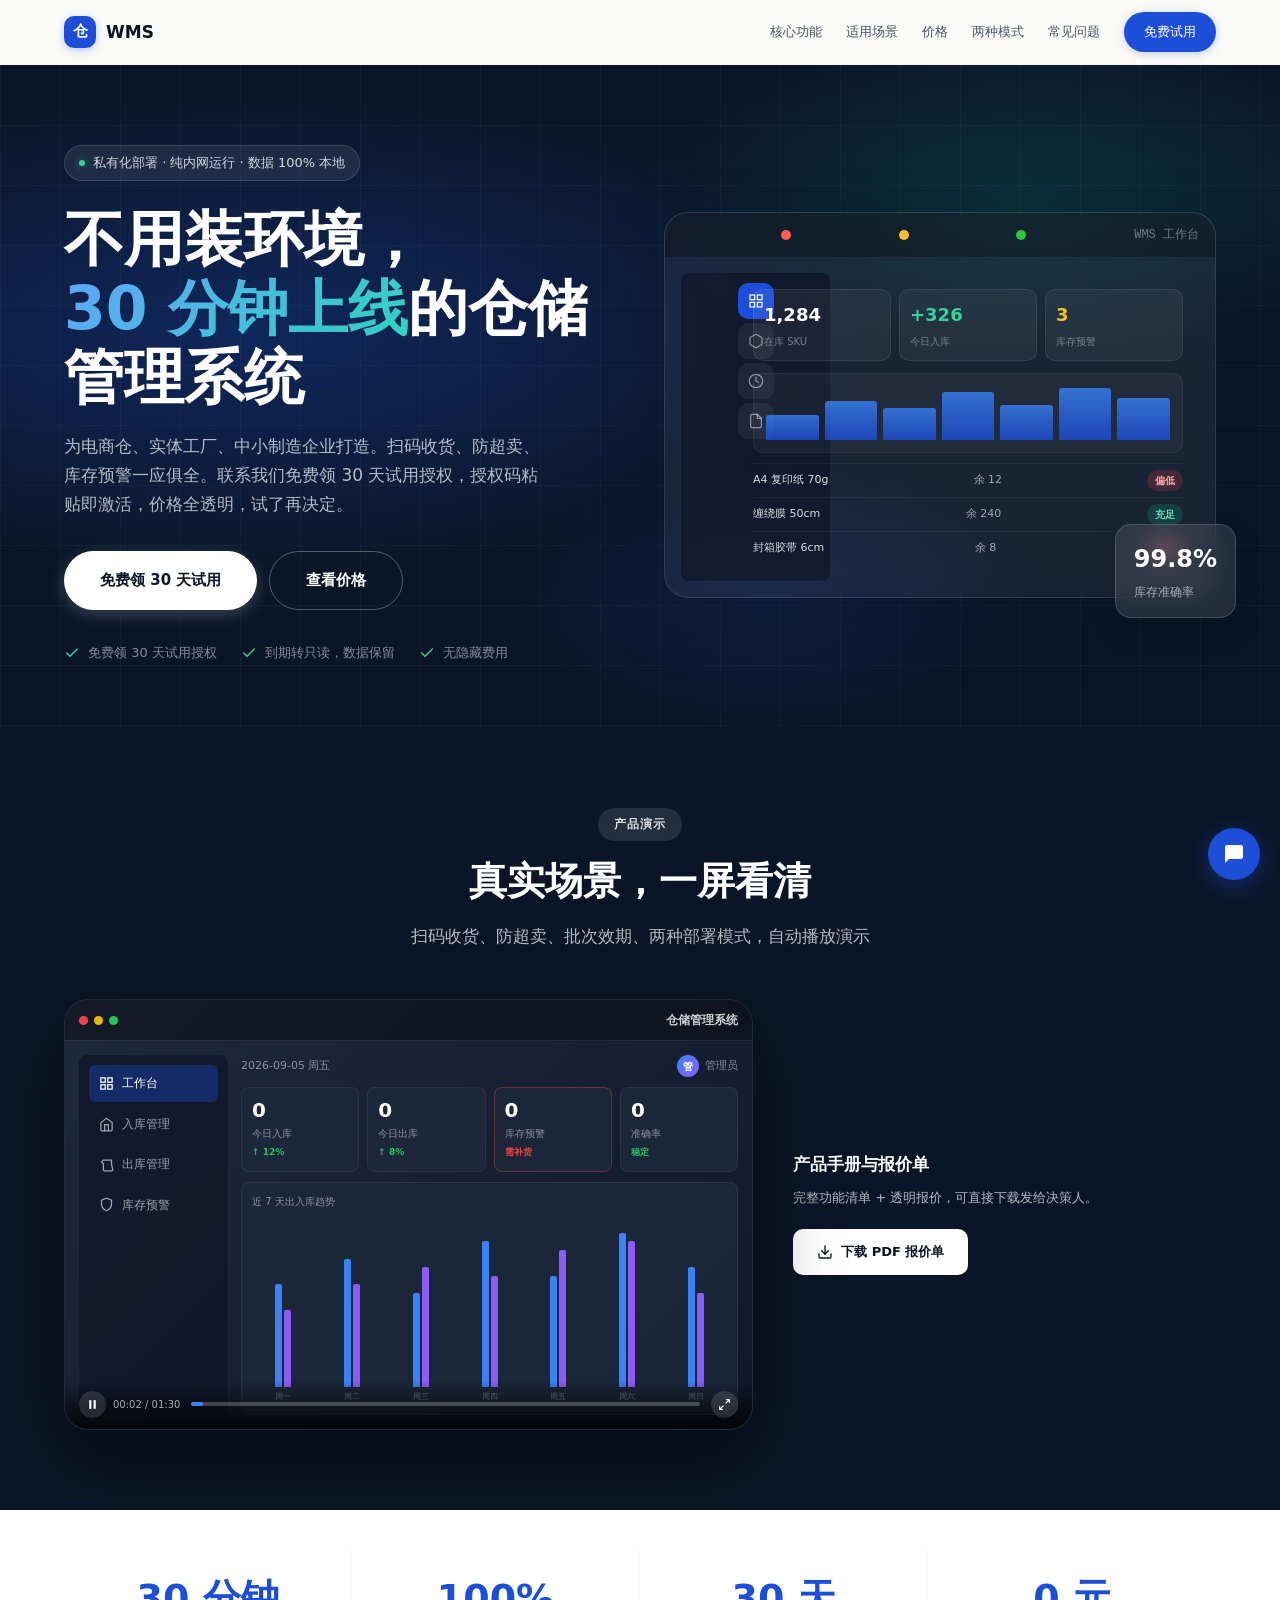
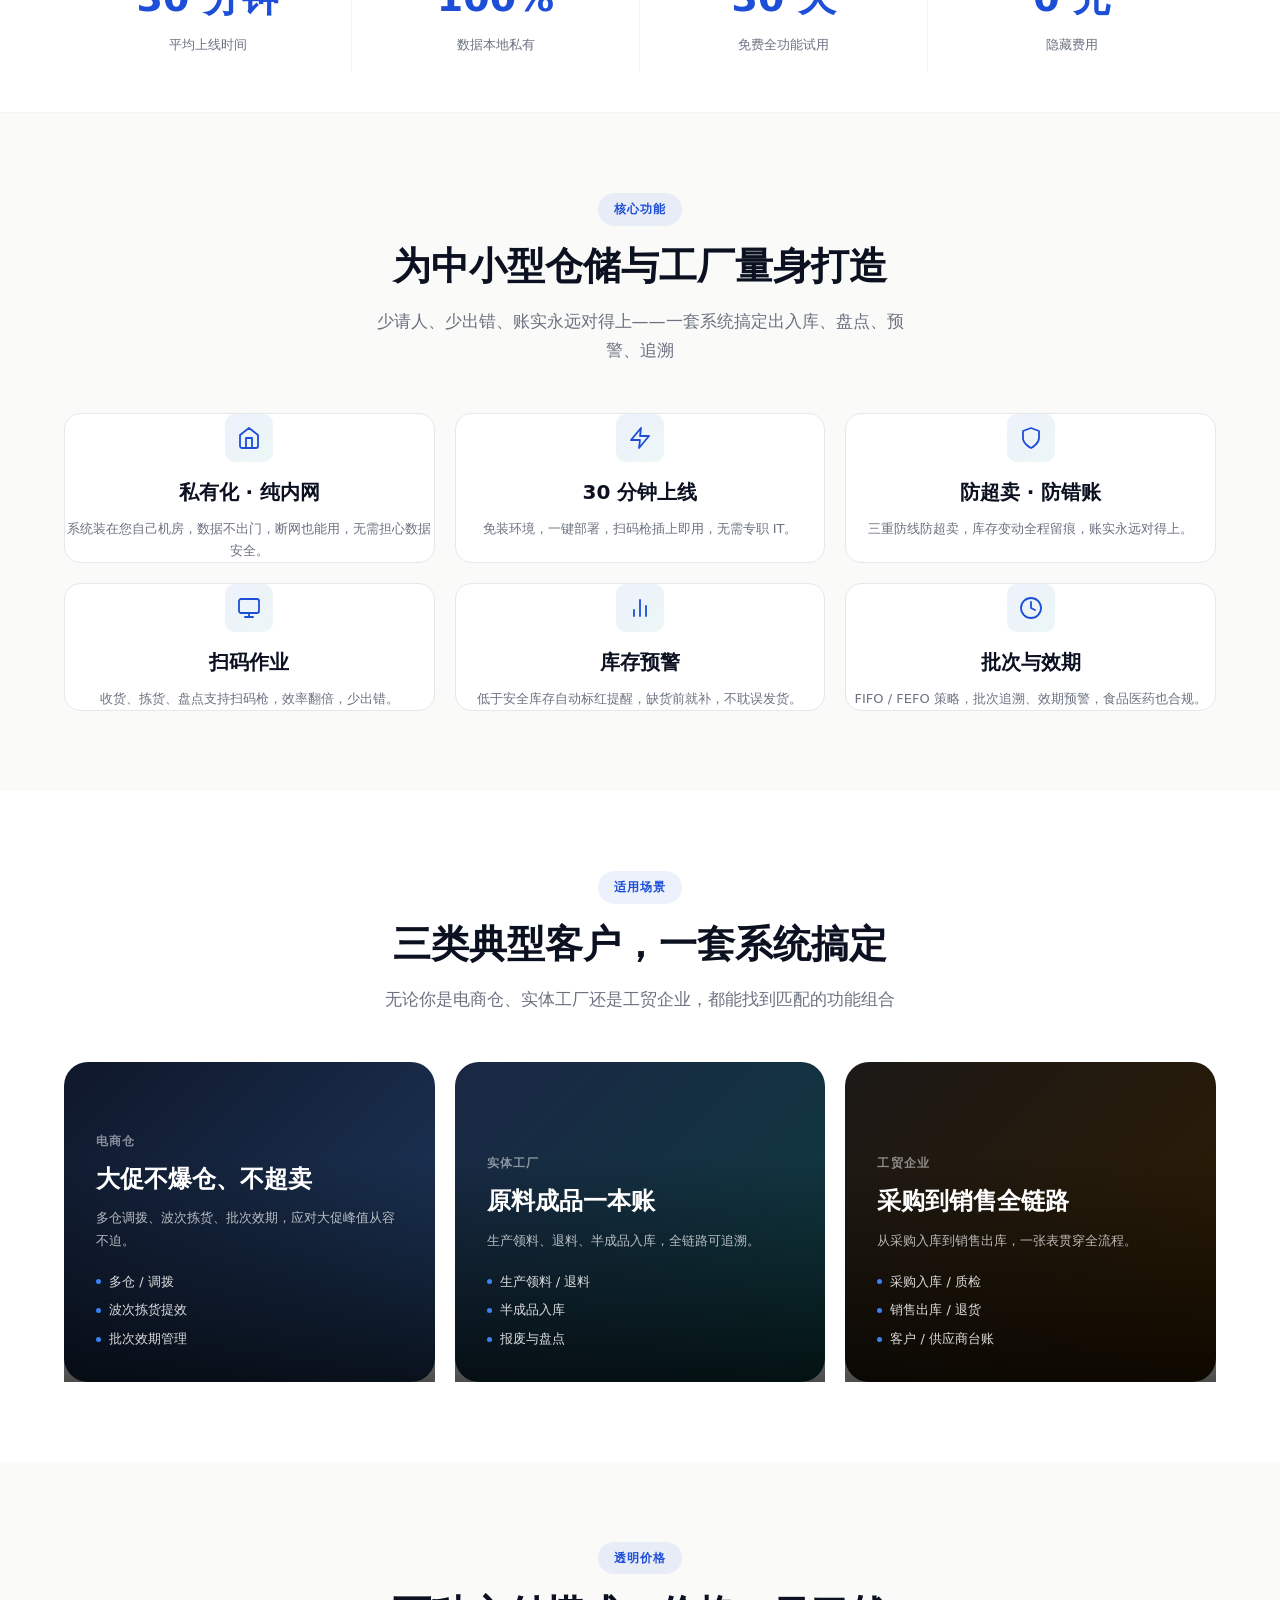
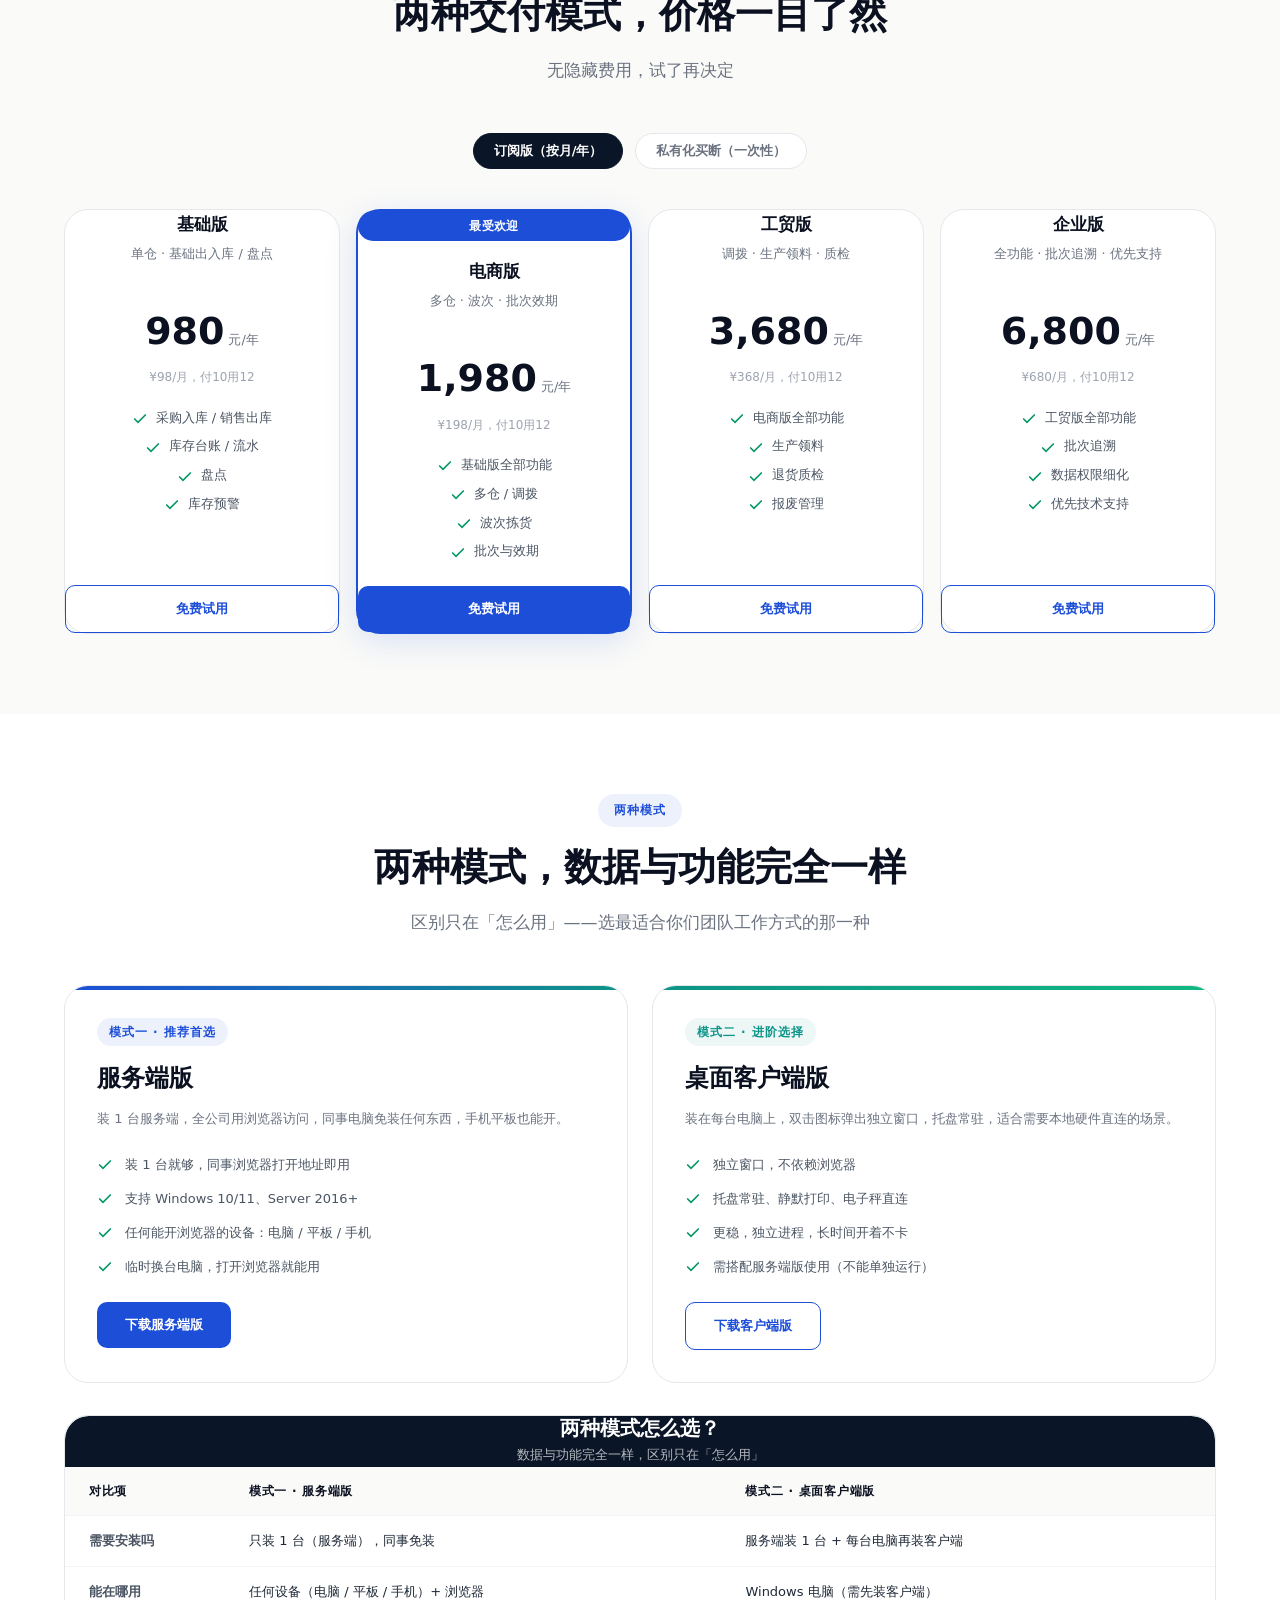
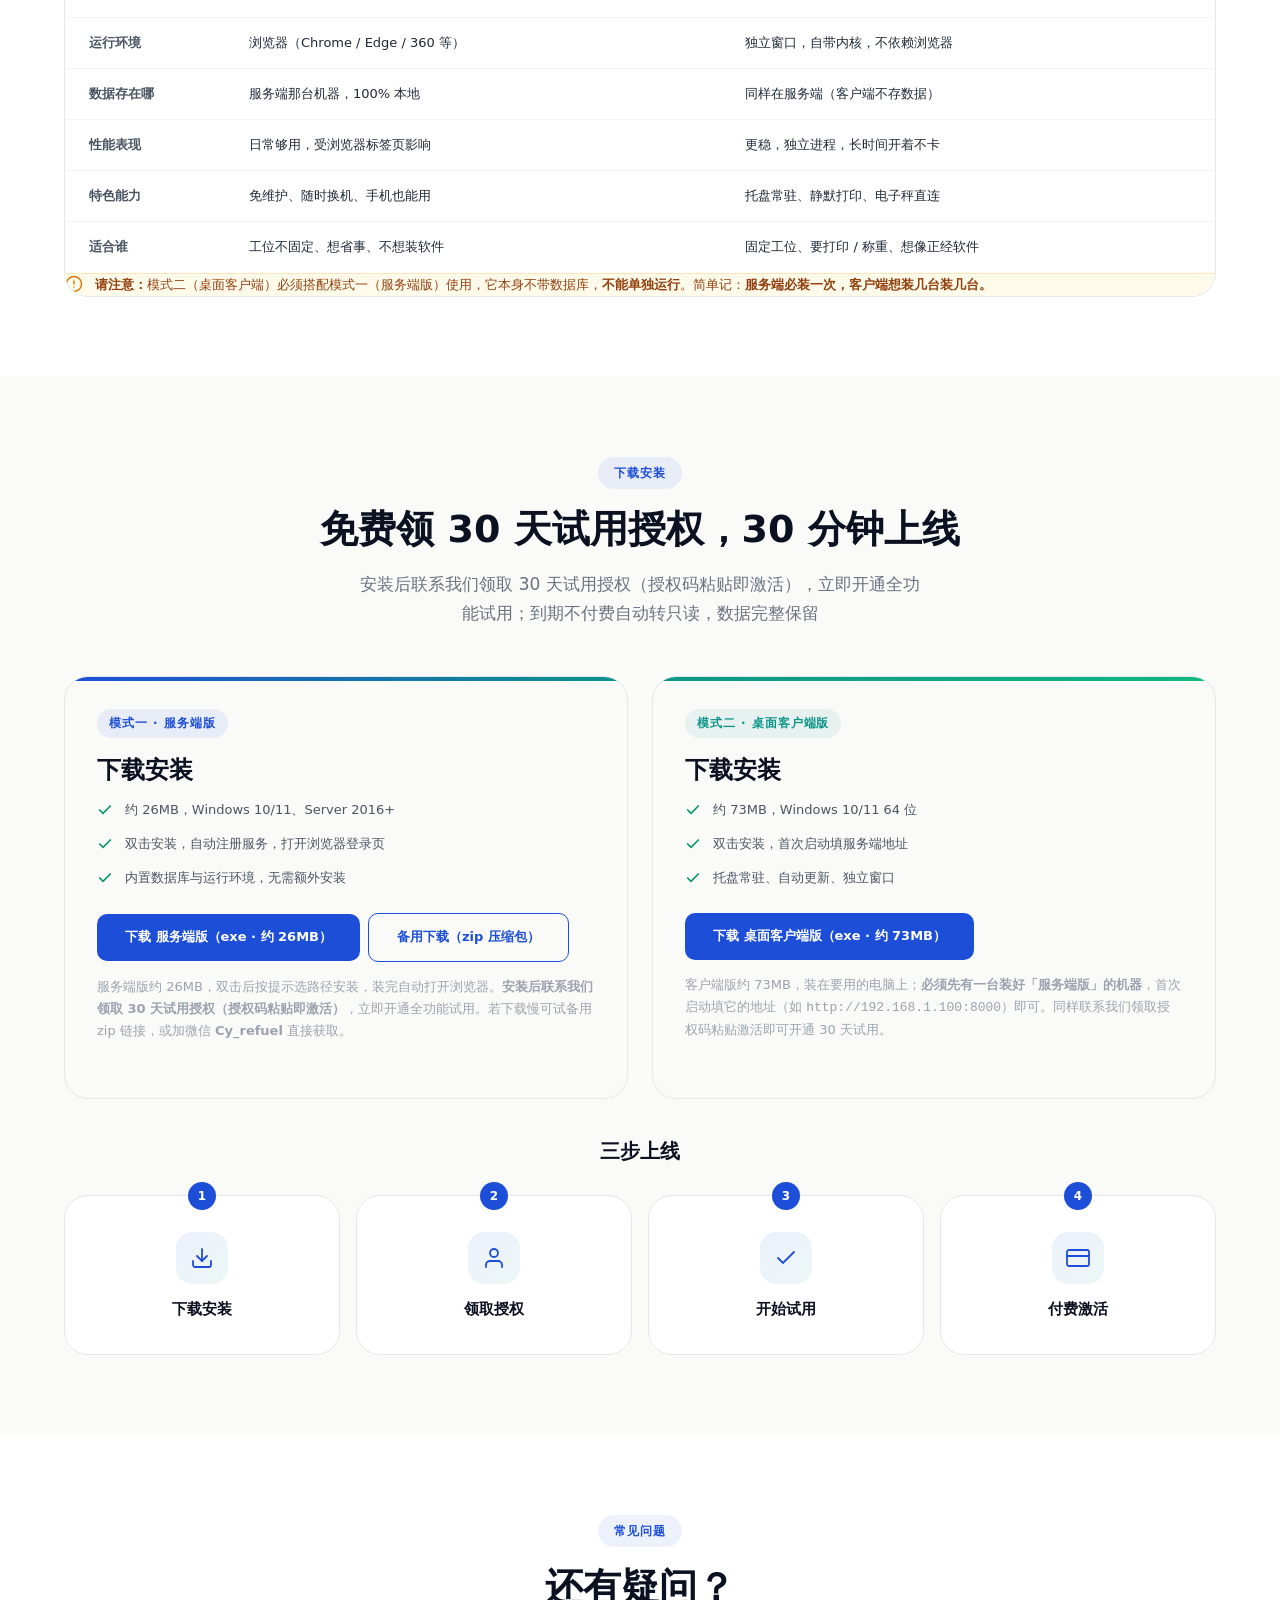
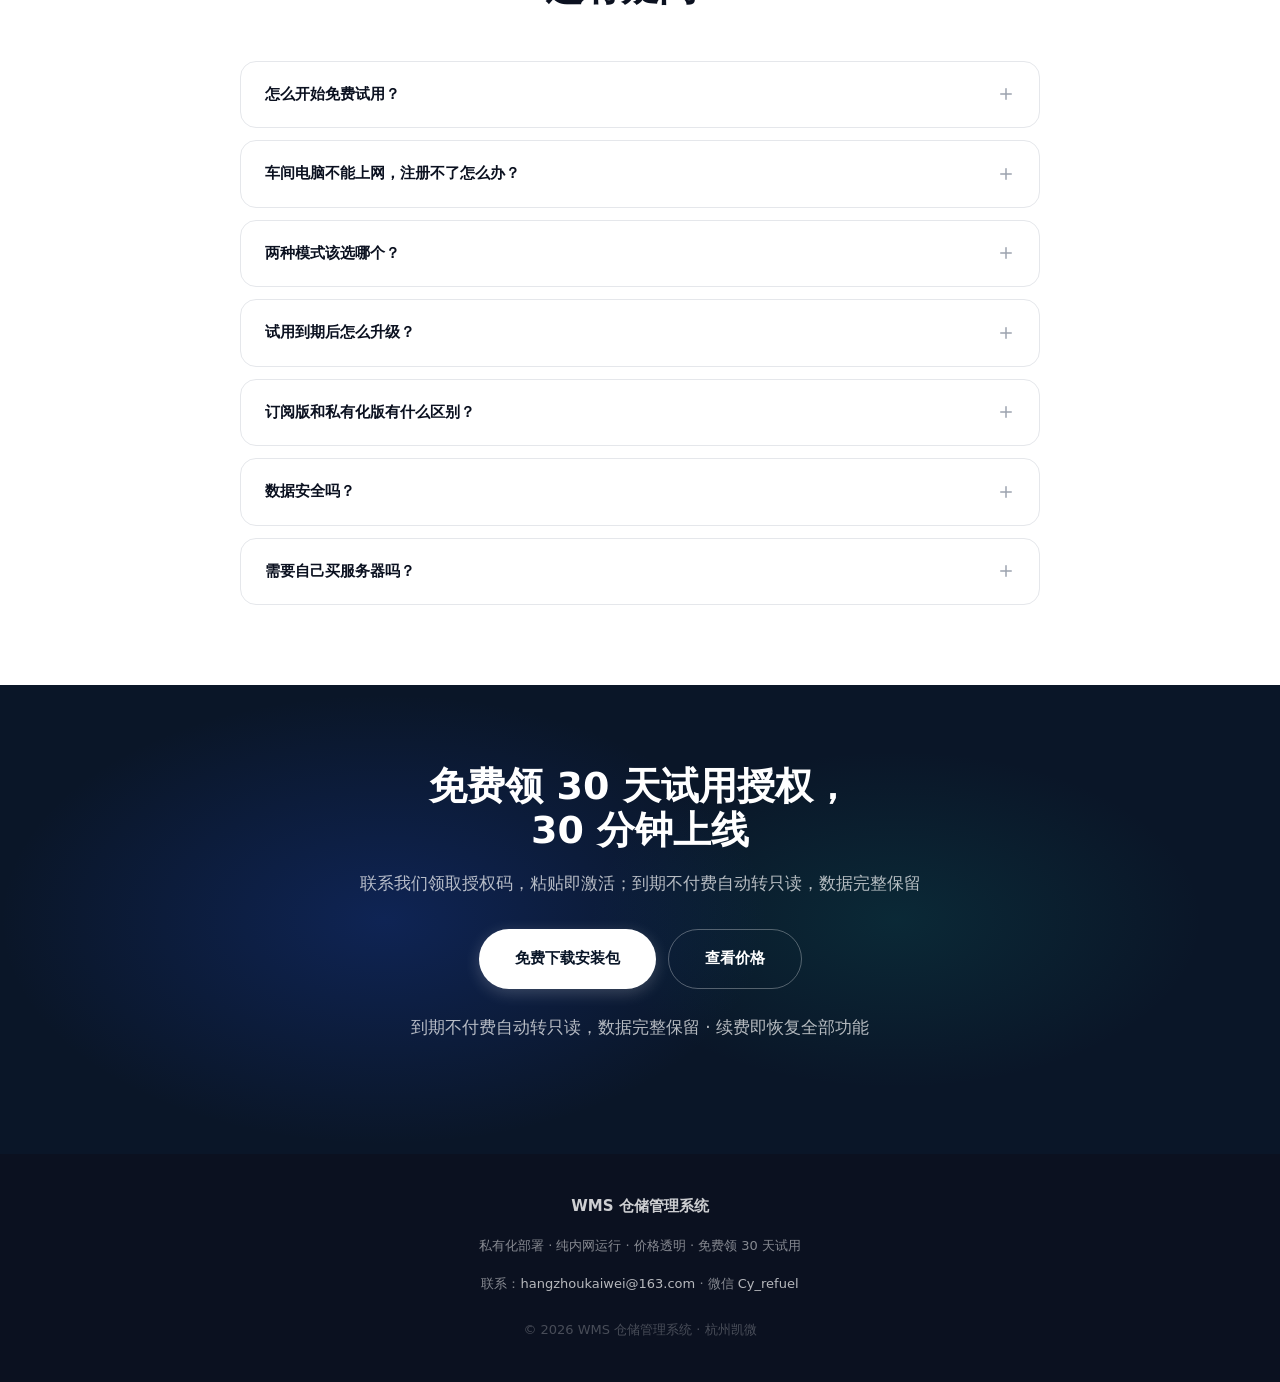
==== commit 4e5c776d: "官网文案改为手动授权零成本口径：去掉注册送30天与扫码付款5-15秒自动开通的未兑现承诺" ====
--- a/index.html
+++ b/index.html
@@ -1175,15 +1175,15 @@
     <div class="hero-content" data-page-node-id="5KwFBLQhj8RBkWBD59FxWb">
       <span class="hero-eyebrow" data-page-node-id="th1FjGs1FV3YO3RaZeXFeE"><span class="hero-eyebrow-dot" data-page-node-id="c1KnZFIchnf9pLSAXDgRQe"></span> 私有化部署 · 纯内网运行 · 数据 100% 本地</span>
       <h1 data-page-node-id="Qb52xgWh9K52RmvEGP3SW5">不用装环境，<br data-page-node-id="gjOM7OrTpHC9jb8saMp0AG"><span class="accent" data-page-node-id="oAq06BlN0CUR1CLjrKCmXy">30 分钟上线</span>的仓储管理系统</h1>
-      <p class="hero-sub" data-page-node-id="o6n3zO8NaQiJNPQ7JGbqK5">为电商仓、实体工厂、中小制造企业打造。扫码收货、防超卖、库存预警一应俱全。手机号注册即送 30 天全功能试用，价格全透明，试了再决定。</p>
+      <p class="hero-sub" data-page-node-id="o6n3zO8NaQiJNPQ7JGbqK5">为电商仓、实体工厂、中小制造企业打造。扫码收货、防超卖、库存预警一应俱全。联系我们免费领 30 天试用授权，授权码粘贴即激活，价格全透明，试了再决定。</p>
       <div class="hero-ctas" data-page-node-id="WStAvYzGg4KQmTRNjS7PUX">
-        <a href="#download" class="btn-lg primary" data-page-node-id="cFJt6mY6NCBg46s3Rvzqqg">注册免费试用 30 天</a>
+        <a href="#download" class="btn-lg primary" data-page-node-id="cFJt6mY6NCBg46s3Rvzqqg">免费领 30 天试用</a>
         <a href="#pricing" class="btn-lg ghost" data-page-node-id="H8CadtEtv32O41q3MARVFj">查看价格</a>
       </div>
       <div class="hero-trust" data-page-node-id="EGKni314Z9EbNqflfUHYEm">
         <span class="hero-trust-item" data-page-node-id="SkF4WHvvto5OcmCcZkD26P">
           <svg viewBox="0 0 24 24" fill="none" stroke-width="2" stroke-linecap="round" data-page-node-id="PepHGdkWxg43uf1wCQ0LLT"><polyline points="20 6 9 17 4 12" data-page-node-id="xmSbFJrbM4zcSUSUD5gbHm"/></svg>
-          手机号注册即送 30 天
+          免费领 30 天试用授权
         </span>
         <span class="hero-trust-item" data-page-node-id="Wq4NpKaVKjIHhFSXTtxqWi">
           <svg viewBox="0 0 24 24" fill="none" stroke-width="2" stroke-linecap="round" data-page-node-id="4sCk6Gy20rRA0Mu6GUrtya"><polyline points="20 6 9 17 4 12" data-page-node-id="X1Uscj51sHFnAAWVJ1bjBc"/></svg>
@@ -1631,7 +1631,7 @@
                 <div class="pricing-note">
                   <div class="note-item">
                     <span class="note-dot"></span>
-                    <span>手机号 + 验证码注册，1 分钟开通 30 天全功能试用</span>
+                    <span>联系我们免费领 30 天试用授权，授权码粘贴即激活</span>
                   </div>
                   <div class="note-item">
                     <span class="note-dot"></span>
@@ -2000,8 +2000,8 @@
   <div class="wrap" data-page-node-id="4ZiHBOzS7oBnm6AxNiBMrm">
     <div class="section-header reveal" data-page-node-id="PfFE94vHo9ZwBDsqxTbXmB">
       <span class="section-label" data-page-node-id="c8163EgZY5zgwlKBqVXOqR">下载安装</span>
-      <h2 class="section-title" data-page-node-id="UmRB8jmK1w3HgPZSW07Cff">注册即送 30 天全功能，30 分钟上线</h2>
-      <p class="section-desc" data-page-node-id="wbQlZ7fDx7mesXXWaHN3wQ">安装后用手机号 + 验证码注册（1 分钟），立即开通 30 天全功能试用；到期不付费自动转只读，数据完整保留</p>
+      <h2 class="section-title" data-page-node-id="UmRB8jmK1w3HgPZSW07Cff">免费领 30 天试用授权，30 分钟上线</h2>
+      <p class="section-desc" data-page-node-id="wbQlZ7fDx7mesXXWaHN3wQ">安装后联系我们领取 30 天试用授权（授权码粘贴即激活），立即开通全功能试用；到期不付费自动转只读，数据完整保留</p>
     </div>
 
     <div class="modes-grid reveal" data-page-node-id="30JMUmFVKtzz0CYlj4ytIj">
@@ -2045,7 +2045,7 @@
           <div class="dl-step-icon" data-page-node-id="Rtn3QCofGe8JhJFCMn3E5G">
             <svg viewBox="0 0 24 24" fill="none" stroke-width="1.8" stroke-linecap="round" data-page-node-id="dnFx60L7naV8Usp63K4H0M"><path d="M20 21v-2a4 4 0 0 0-4-4H8a4 4 0 0 0-4 4v2" data-page-node-id="F5rpE4Hb7EPQztozFDKEQH"/><circle cx="12" cy="7" r="4" data-page-node-id="cQJVuf4e2O3Bt1q3LlwFI5"/></svg>
           </div>
-          <h4>注册账号</h4>
+          <h4>领取授权</h4>
         </div>
         <div class="dl-step" data-page-node-id="eTBLGFgVROMpZ2QrqepuvU">
           <span class="dl-step-num" data-page-node-id="IXKKTof282GnRRuCDFbm4i">3</span>
@@ -2082,11 +2082,11 @@
     <div class="faq-list reveal" data-page-node-id="01NiBxTgGaQBOS54tChzmH">
       <div class="faq-item" data-page-node-id="ZZL2SqzB7HhU8a3z63Gd16">
         <div class="faq-q" data-page-node-id="ZzWns9Zc7zN7mKT5uKM3Ir">怎么开始免费试用？<svg viewBox="0 0 24 24" fill="none" stroke-width="2" stroke-linecap="round" data-page-node-id="7HuhbodepRKlyepqbx6RSz"><line x1="12" y1="5" x2="12" y2="19" data-page-node-id="gOaEUsYWPepk73A1SMSmzu"/><line x1="5" y1="12" x2="19" y2="12" data-page-node-id="DQsPlvzVClMea5S0OVWs5F"/></svg></div>
-        <div class="faq-a" data-page-node-id="YgvESIYB8Vk3SIHiTsSEHx"><div class="faq-a-inner" data-page-node-id="SEAM26nAXz2ZAEnxXnCIrI">从官网「下载安装」区任选一种模式：服务端版（装 1 台，全公司浏览器用，同事免装）或桌面客户端版（装在每台电脑，独立窗口，需搭配服务端版）。双击按提示安装，<b data-page-node-id="SEAM26nAXz2ZAEnxXnCIrI">用手机号 + 验证码注册（约 1 分钟）</b>，立即开通 30 天全功能试用。到期不付费自动转只读，数据完整保留，续费即恢复。</div></div>
+        <div class="faq-a" data-page-node-id="YgvESIYB8Vk3SIHiTsSEHx"><div class="faq-a-inner" data-page-node-id="SEAM26nAXz2ZAEnxXnCIrI">从官网「下载安装」区任选一种模式：服务端版（装 1 台，全公司浏览器用，同事免装）或桌面客户端版（装在每台电脑，独立窗口，需搭配服务端版）。双击按提示安装，<b data-page-node-id="SEAM26nAXz2ZAEnxXnCIrI">联系我们领取 30 天试用授权（授权码粘贴即激活）</b>，立即开通全功能试用。到期不付费自动转只读，数据完整保留，续费即恢复。</div></div>
       </div>
       <div class="faq-item" data-page-node-id="shcFYHZazneGMbcLw1rFaP2">
         <div class="faq-q" data-page-node-id="0BPhaupx4O0gybEiS2Hfiv2">车间电脑不能上网，注册不了怎么办？<svg viewBox="0 0 24 24" fill="none" stroke-width="2" stroke-linecap="round" data-page-node-id="WSFjjkcsnNNrX8RNjHxbJL2"><line x1="12" y1="5" x2="12" y2="19" data-page-node-id="9UAoiV7jNea3AKK1YJ8sOI2"/><line x1="5" y1="12" x2="19" y2="12" data-page-node-id="YjVmhTZcxVOsnArJ6rFaLj2"/></svg></div>
-        <div class="faq-a" data-page-node-id="iQFXBwRtM9buRSUV6vebEO2"><div class="faq-a-inner" data-page-node-id="jNCaH0ZBNiLmgXEZ92pFDq2">软件启动时会自动检测网络，连不上外网会直接切换到<b data-page-node-id="jNCaH0ZBNiLmgXEZ92pFDq3">离线激活</b>：用手机扫码打开官网完成注册，把软件生成的「申请码」粘进去，官网会返回一段「激活码」，粘回软件即可，全程 3-5 分钟，试用权益与在线注册完全一致。激活后软件依旧纯内网运行，不联网也能用。</div></div>
+        <div class="faq-a" data-page-node-id="iQFXBwRtM9buRSUV6vebEO2"><div class="faq-a-inner" data-page-node-id="jNCaH0ZBNiLmgXEZ92pFDq2">车间不上网也能激活：联系我们（微信 / 邮箱）获取离线授权，把软件生成的「申请码」发我们，我们返回「激活码」粘回软件即可，全程 3-5 分钟，试用权益完全一致。激活后软件依旧纯内网运行，不联网也能用。</div></div>
       </div>
       <div class="faq-item" data-page-node-id="shcFYHZazneGMbcLw1rFaP">
         <div class="faq-q" data-page-node-id="0BPhaupx4O0gybEiS2Hfiv">两种模式该选哪个？<svg viewBox="0 0 24 24" fill="none" stroke-width="2" stroke-linecap="round" data-page-node-id="WSFjjkcsnNNrX8RNjHxbJL"><line x1="12" y1="5" x2="12" y2="19" data-page-node-id="9UAoiV7jNea3AKK1YJ8sOI"/><line x1="5" y1="12" x2="19" y2="12" data-page-node-id="YjVmhTZcxVOsnArJ6rFaLj"/></svg></div>
@@ -2094,7 +2094,7 @@
       </div>
       <div class="faq-item" data-page-node-id="PQReOZCctLiyJrnBs4MPVk">
         <div class="faq-q" data-page-node-id="Cc9bf8yxS0lmQQHs7b6Fs2">试用到期后怎么升级？<svg viewBox="0 0 24 24" fill="none" stroke-width="2" stroke-linecap="round" data-page-node-id="ondTuwNT5IAqp4jGyX0Smy"><line x1="12" y1="5" x2="12" y2="19" data-page-node-id="SBqHJ0JREX6gVpBlscohKe"/><line x1="5" y1="12" x2="19" y2="12" data-page-node-id="DL00INUnw9PXtocsOnvNJt"/></svg></div>
-        <div class="faq-a" data-page-node-id="fTNT4MIP0hc3g5bcKn2XwC"><div class="faq-a-inner" data-page-node-id="G1C7Hf6wxmW7iCxtaFFxu4">打开软件「订阅与账单」，选好版本和周期（月付 / 季付 / 年付），点「立即订阅」用微信或支付宝扫码付款，<b data-page-node-id="G1C7Hf6wxmW7iCxtaFFxu4">付完 5-15 秒自动开通，无需人工、无需重启</b>，数据不丢失。大额订单也可选对公转账。</div></div>
+        <div class="faq-a" data-page-node-id="fTNT4MIP0hc3g5bcKn2XwC"><div class="faq-a-inner" data-page-node-id="G1C7Hf6wxmW7iCxtaFFxu4">联系我们购买：选好版本和周期（月付 / 季付 / 年付 / 买断），付款后我们即时发送授权码，在软件「系统 → 授权」里粘贴即激活，<b data-page-node-id="G1C7Hf6wxmW7iCxtaFFxu4">秒级开通、无需重启、数据不丢</b>。大额订单可走对公转账、签合同、开发票。</div></div>
       </div>
       <div class="faq-item" data-page-node-id="r3S6B8j9OiIih4tuKx0yaY">
         <div class="faq-q" data-page-node-id="4nBYD1UzacPlGM1mpDq6jd">订阅版和私有化版有什么区别？<svg viewBox="0 0 24 24" fill="none" stroke-width="2" stroke-linecap="round" data-page-node-id="65G2JbRsmRWAValYXa1TY4"><line x1="12" y1="5" x2="12" y2="19" data-page-node-id="GkSBg0CTYUTVrDSZhVv2y9"/><line x1="5" y1="12" x2="19" y2="12" data-page-node-id="iuxAtoAnFeTmB6IFNH4xii"/></svg></div>
@@ -2102,7 +2102,7 @@
       </div>
       <div class="faq-item" data-page-node-id="9VHbBTTLp08ujBqCAc48sf">
         <div class="faq-q" data-page-node-id="oGjrKEzuEaKEZSEuktEmVU">数据安全吗？<svg viewBox="0 0 24 24" fill="none" stroke-width="2" stroke-linecap="round" data-page-node-id="C6WE2yiJ1vWLAXVAkkvVFA"><line x1="12" y1="5" x2="12" y2="19" data-page-node-id="wwEaBjdnbYzZMBBYhutCzH"/><line x1="5" y1="12" x2="19" y2="12" data-page-node-id="gV5X8PwcigMfuR6HyvTPhq"/></svg></div>
-        <div class="faq-a" data-page-node-id="97FLEm72kt7EvGbtgCGC6f"><div class="faq-a-inner" data-page-node-id="jFobpRAhV4RFXHQgK3153N">私有化部署、纯内网运行，数据 100% 在您本地机房，不经过任何第三方，断网也能用。联网只用于一件事：您付费后，软件去官网取回新的授权文件，省得手动复制；您随时可在系统设置里关掉它，关掉后软件照常运行。</div></div>
+        <div class="faq-a" data-page-node-id="97FLEm72kt7EvGbtgCGC6f"><div class="faq-a-inner" data-page-node-id="jFobpRAhV4RFXHQgK3153N">私有化部署、纯内网运行，数据 100% 在您本地机房，不经过任何第三方，断网也能用。授权通过我们发送的授权码在本地激活，无需联网；您随时可在系统设置里管理授权。</div></div>
       </div>
       <div class="faq-item" data-page-node-id="v0MN5R0fduSy0XfYqy4B87">
         <div class="faq-q" data-page-node-id="b2oCrmvepKuF6sPirJnu1k">需要自己买服务器吗？<svg viewBox="0 0 24 24" fill="none" stroke-width="2" stroke-linecap="round" data-page-node-id="41Wg8hiKRtTX5LifLeuNpc"><line x1="12" y1="5" x2="12" y2="19" data-page-node-id="bwmNiqnEnETMtIXQcuzOMU"/><line x1="5" y1="12" x2="19" y2="12" data-page-node-id="rJ2OPjAjvYnPQMEbEfI8BH"/></svg></div>
@@ -2118,8 +2118,8 @@
 <section class="cta-section" data-page-node-id="NCoECfGRXRiCD1bkZGtLUe">
   <div class="wrap" data-page-node-id="cyEA0BBpqWV2yow664x4pD">
     <div class="cta-inner reveal" data-page-node-id="LsKPvF4fMZCivsaLqrXyiX">
-      <h2 data-page-node-id="thn78Bc2IZu66GnygjHqmR">注册即送 30 天全功能试用，<br data-page-node-id="kQZuya5rRXoCaXn5B1tByT">30 分钟上线</h2>
-      <p data-page-node-id="ZoEkBuv1inOrOhVuyOeFy7">手机号 + 验证码注册，1 分钟开通；到期不付费自动转只读，数据完整保留</p>
+      <h2 data-page-node-id="thn78Bc2IZu66GnygjHqmR">免费领 30 天试用授权，<br data-page-node-id="kQZuya5rRXoCaXn5B1tByT">30 分钟上线</h2>
+      <p data-page-node-id="ZoEkBuv1inOrOhVuyOeFy7">联系我们领取授权码，粘贴即激活；到期不付费自动转只读，数据完整保留</p>
       <div class="cta-btns" data-page-node-id="2Na9dZZRpzqdXDz9FfJFkf">
         <a href="#download" class="btn-lg primary" data-page-node-id="iIxrsZMNqAu8RsynvS2wDe">免费下载安装包</a>
         <a href="#pricing" class="btn-lg ghost" data-page-node-id="XxntHRzqRXaGKbtZ0K0t8M">查看价格</a>
@@ -2136,7 +2136,7 @@
   <div class="wrap" data-page-node-id="hVhhIIEDhJwHxvAAFhTsQS">
     <div class="footer-inner" data-page-node-id="cBzL0sD3y2ImnV0A01pBCj">
       <div class="footer-brand" data-page-node-id="8hHCJUOSLkMKCTS1Y7U5zT">WMS 仓储管理系统</div>
-      <div data-page-node-id="fh73lJJ8mRM0ouz53S9NYx">私有化部署 · 纯内网运行 · 价格透明 · 注册即送 30 天</div>
+      <div data-page-node-id="fh73lJJ8mRM0ouz53S9NYx">私有化部署 · 纯内网运行 · 价格透明 · 免费领 30 天试用</div>
       <div data-page-node-id="hOcg0PbdeEI7u2KsUmjrBY">联系：<a href="mailto:hangzhoukaiwei@163.com" data-page-node-id="WGaetDG3FcYERBNyGbcLpn">hangzhoukaiwei@163.com</a> · 微信 <a href="#" data-page-node-id="dT01NzMdUKeOQ9qkHCGbtB">Cy_refuel</a></div>
       <div style="color:rgba(255,255,255,0.25);margin-top:8px;" data-page-node-id="xRhDkgTRHCStuW6Xu0dDdw">© 2026 WMS 仓储管理系统 · 杭州凯微</div>
     </div>
@@ -2197,9 +2197,9 @@
     if (note && noteHtml) note.innerHTML = noteHtml;
   }
   render(DOWNLOAD_LINKS, 'dl-buttons', 'dl-note',
-    '服务端版约 26MB，双击后按提示选路径安装，装完自动打开浏览器。<b>首次使用需用手机号 + 验证码注册账号（约 1 分钟）</b>，注册后立即开通 30 天全功能试用。若下载慢可试备用 zip 链接，或加微信 <b>' + CONTACT.wechat + '</b> 直接获取。');
+    '服务端版约 26MB，双击后按提示选路径安装，装完自动打开浏览器。<b>安装后联系我们领取 30 天试用授权（授权码粘贴即激活）</b>，立即开通全功能试用。若下载慢可试备用 zip 链接，或加微信 <b>' + CONTACT.wechat + '</b> 直接获取。');
   render(DOWNLOAD_LINKS_2, 'dl-buttons-2', 'dl-note-2',
-    '客户端版约 73MB，装在要用的电脑上；<b>必须先有一台装好「服务端版」的机器</b>，首次启动填它的地址（如 <code>http://192.168.1.100:8000</code>）即可。同样需用手机号注册账号开通 30 天试用。');
+    '客户端版约 73MB，装在要用的电脑上；<b>必须先有一台装好「服务端版」的机器</b>，首次启动填它的地址（如 <code>http://192.168.1.100:8000</code>）即可。同样联系我们领取授权码粘贴激活即可开通 30 天试用。');
 })();
 
 // --- Pricing toggle ---
@@ -2359,18 +2359,18 @@
 (function() {
   var CONTACT = '微信 Cy_refuel ／ 邮箱 hangzhoukaiwei@163.com';
   var QA = [
-    { k: ['下载', '安装', '试用', '注册', 'install', '部署'], a: '官网「下载安装」区有两种模式：①服务端版（装 1 台，全公司用浏览器访问，同事免装）；②桌面客户端版（装在每台电脑，需搭配服务端版）。装好后用手机号 + 验证码注册（1 分钟），立即开通 30 天全功能试用。' },
+    { k: ['下载', '安装', '试用', '注册', 'install', '部署'], a: '官网「下载安装」区有两种模式：①服务端版（装 1 台，全公司用浏览器访问，同事免装）；②桌面客户端版（装在每台电脑，需搭配服务端版）。装好后联系我们领取 30 天试用授权（授权码粘贴即激活），立即开通全功能试用。' },
     { k: ['客户端', '桌面', 'exe', '独立窗口', '模式二'], a: '模式二需搭配模式一服务端版使用，不能单独运行。用法：先装服务端版，再在每台电脑装客户端，首次启动填 http://服务端IP:8000 即可。好处是独立窗口、托盘常驻、静默打印。' },
     { k: ['价格', '多少钱', '费用', '报价', '收费'], a: '订阅版 ¥98/月起、¥980/年起（付10用12），也支持季付；私有化买断 ¥9,800 起（之后可选年服务保障费）。价格全透明，详见官网「价格」区。' },
     { k: ['订阅', '买断', '区别', '私有化', '按月', '季付'], a: '订阅支持月付 / 季付 / 年付，按月或年付费；私有化版一次性买断、装在您自己机房，软件永久可用，服务保障费单独可选。功能完全一样，详见官网「两种模式」对比表。' },
-    { k: ['到期', '续费', '升级', '激活', '只读', '恢复', '付款', '支付'], a: '试用 30 天到期自动转只读、数据保留。在软件「订阅与账单」里选好版本和周期，微信/支付宝扫码付款，5-15 秒自动开通，不用重启、数据不丢。也可选对公转账。' },
-    { k: ['数据', '安全', '内网', '隐私', '断网'], a: '私有化部署、纯内网运行，数据 100% 在您本地机房，不经过任何第三方。断网也能正常用——联网只用于付费后自动取回授权文件，可在系统设置里一键关掉。' },
+    { k: ['到期', '续费', '升级', '激活', '只读', '恢复', '付款', '支付'], a: '试用 30 天到期自动转只读、数据保留。联系我们购买：选好版本和周期，付款后我们即时发授权码，在软件「系统→授权」粘贴即激活，秒级开通、不用重启、数据不丢。也可选对公转账。' },
+    { k: ['数据', '安全', '内网', '隐私', '断网'], a: '私有化部署、纯内网运行，数据 100% 在您本地机房，不经过任何第三方。断网也能正常用——授权通过我们发送的授权码在本地激活，无需联网；您随时可在系统设置里管理授权。' },
     { k: ['扫码枪', '打印机', '电子秤', '标签'], a: '支持扫码枪即插即用、标签/A4 打印机，电子秤可扩展。' },
     { k: ['服务器', '电脑', '硬件', '配置'], a: '私有化版只需一台普通电脑/服务器（内网即可），安装包已内置数据库与运行环境。' },
-    { k: ['购买', '付款', '联系', '微信', '邮箱', '客服'], a: '购买或需要人工服务，请加 ' + CONTACT + '。小额订单在软件内扫码付款即可自动开通；大额订单可走对公转账、签合同、开发票。' },
-    { k: ['发票', '开票', '专票', '税号'], a: '可以开票，支持电子普通发票和增值税专用发票。付费后在「我的订单」里填开票信息即可，3 个工作日内开出。' },
-    { k: ['退款', '退货', '不想要'], a: '订阅版 7 天内无理由全额退款，超过 7 天按未使用天数折算退款。详见官网「退款政策」。' },
-    { k: ['不能上网', '离线', '没网', '内网激活'], a: '启动时会自动检测网络，连不上外网会切换为「离线激活」：用手机扫码打开官网注册，粘贴软件生成的申请码，官网返回激活码粘回软件即可，3-5 分钟完成，权益完全一样。' }
+    { k: ['购买', '付款', '联系', '微信', '邮箱', '客服'], a: '购买或需要人工服务，请加 ' + CONTACT + '。付款后我们即时发送授权码，在软件里粘贴即激活；大额订单可走对公转账、签合同、开发票。' },
+    { k: ['发票', '开票', '专票', '税号'], a: '可以开票，支持电子普通发票和增值税专用发票。付款后联系我们填开票信息即可，3 个工作日内开出。' },
+    { k: ['退款', '退货', '不想要'], a: '订阅版 7 天内无理由全额退款，超过 7 天按未使用天数折算退款，具体联系我们。' },
+    { k: ['不能上网', '离线', '没网', '内网激活'], a: '车间不上网也能激活：联系我们（微信 / 邮箱）获取离线授权，把软件生成的「申请码」发我们，我们返回「激活码」粘回软件即可，3-5 分钟完成，权益完全一样。' }
   ];
   function answer(q) {
     for (var i = 0; i < QA.length; i++) {
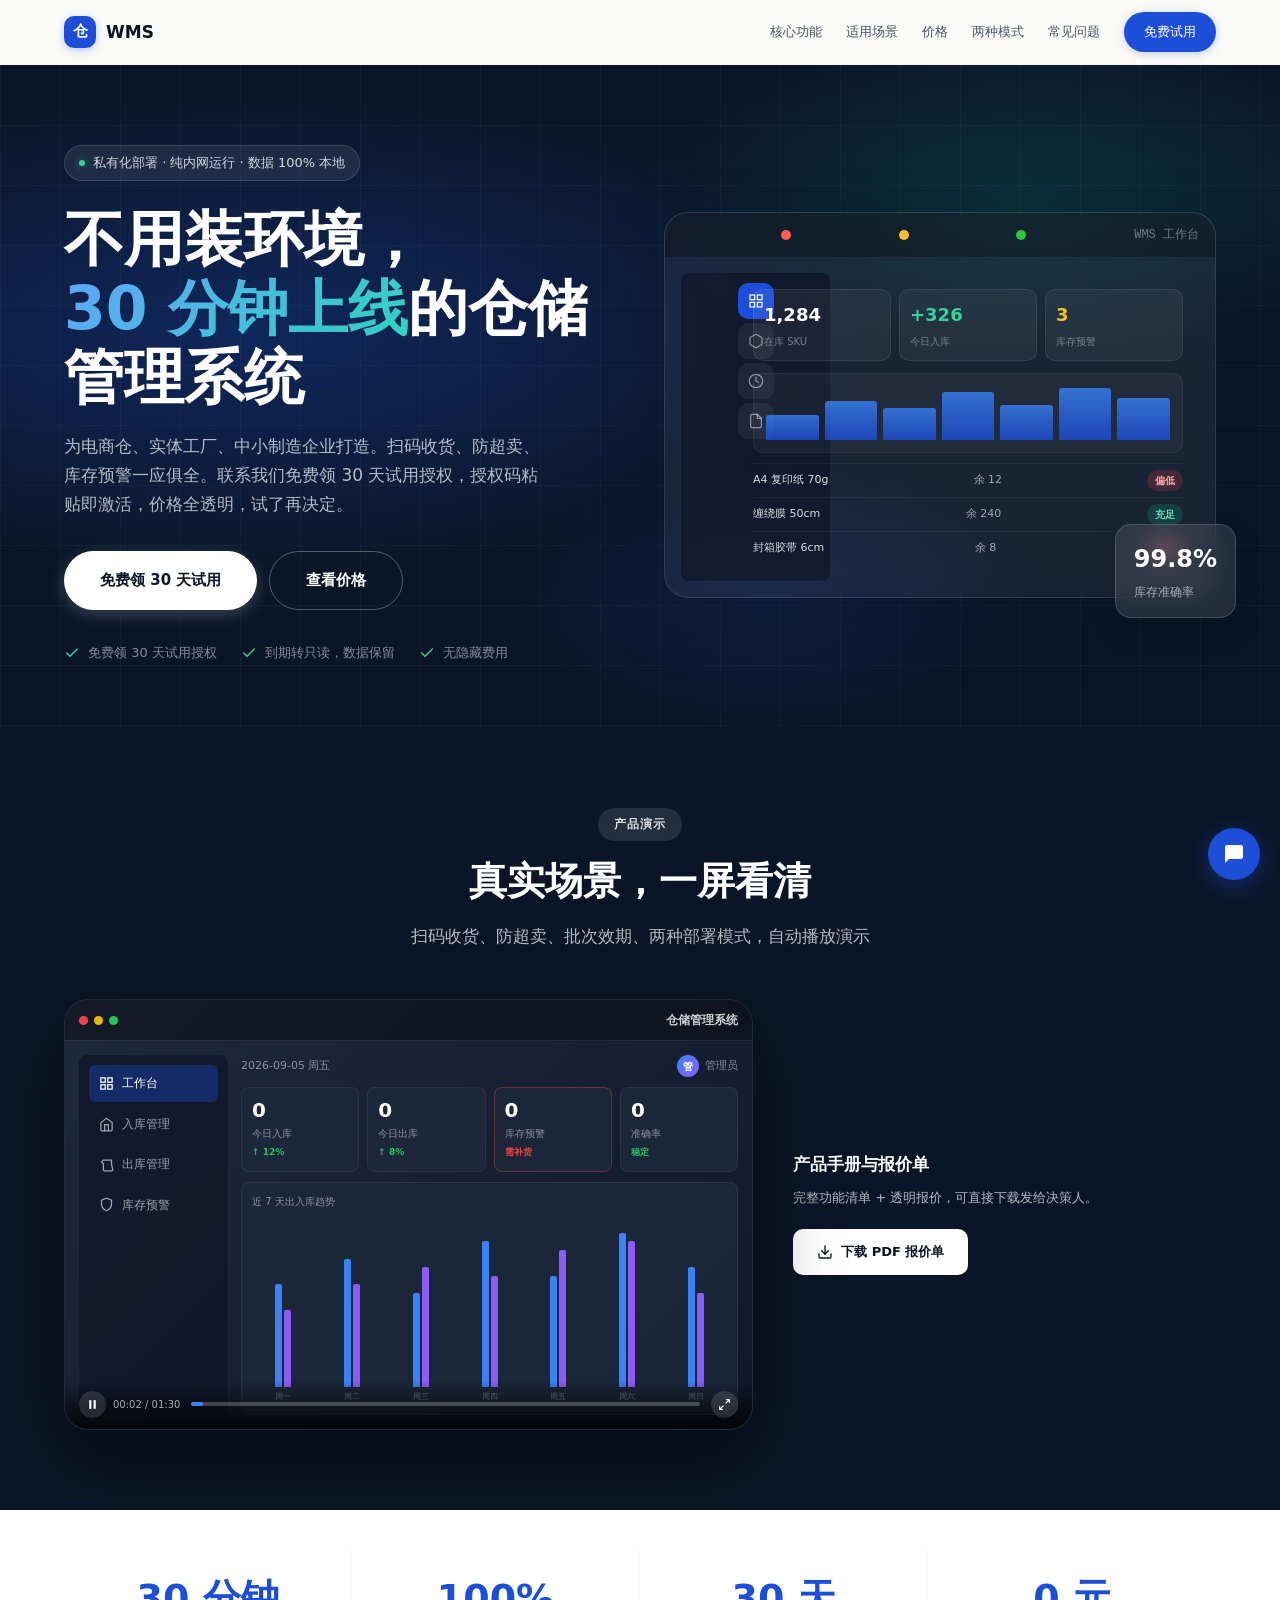
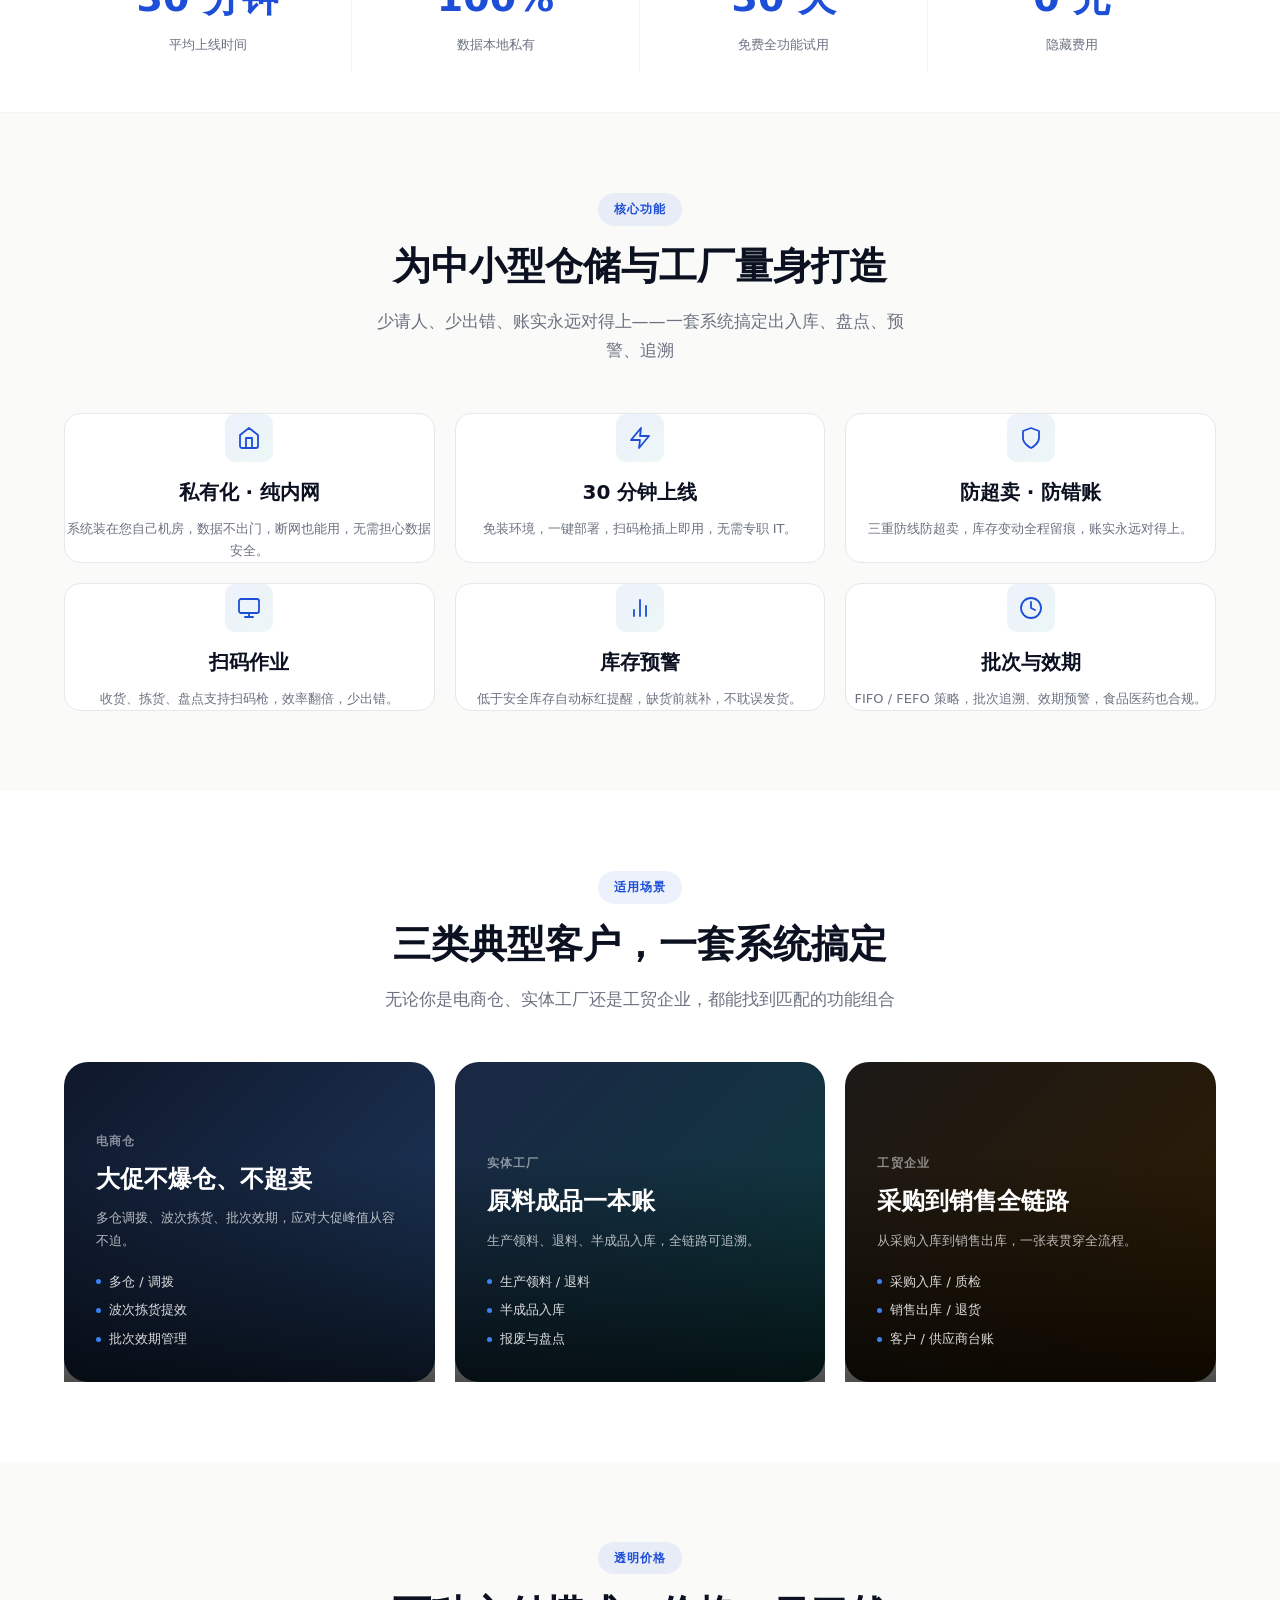
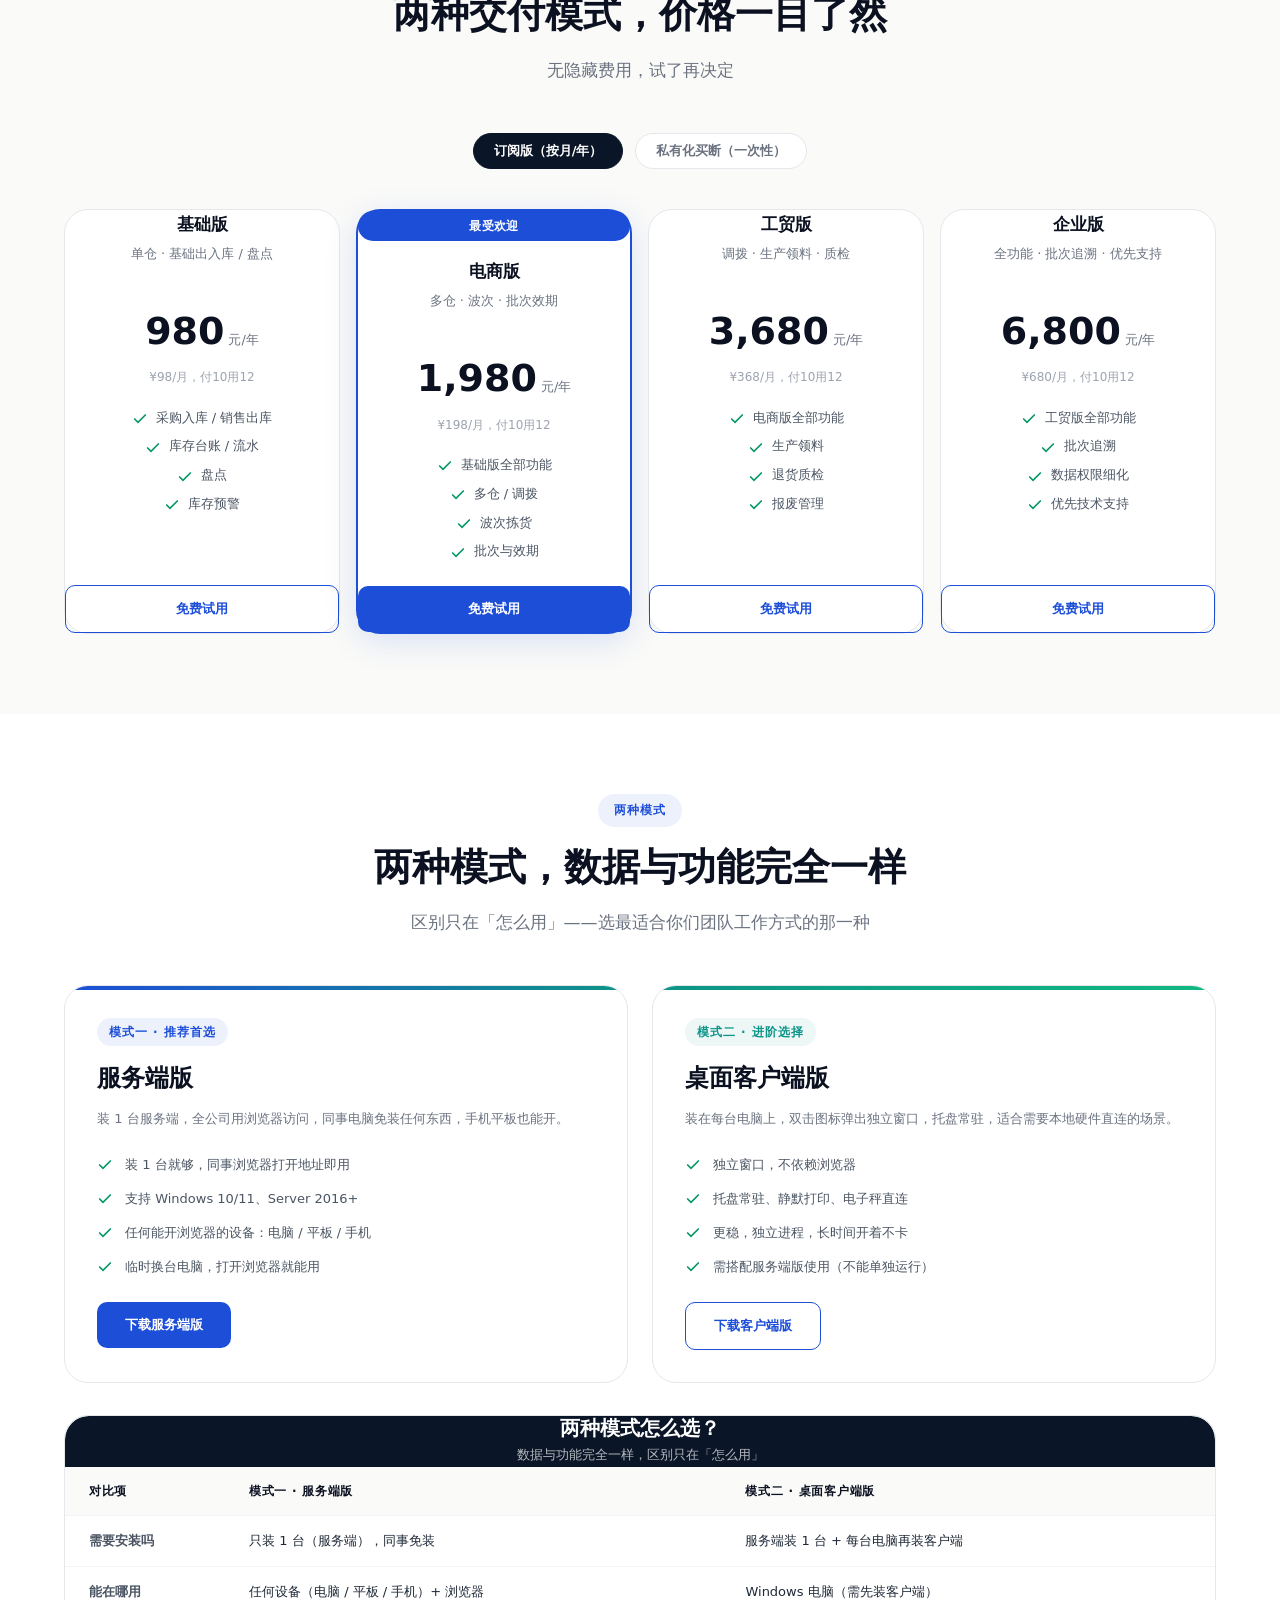
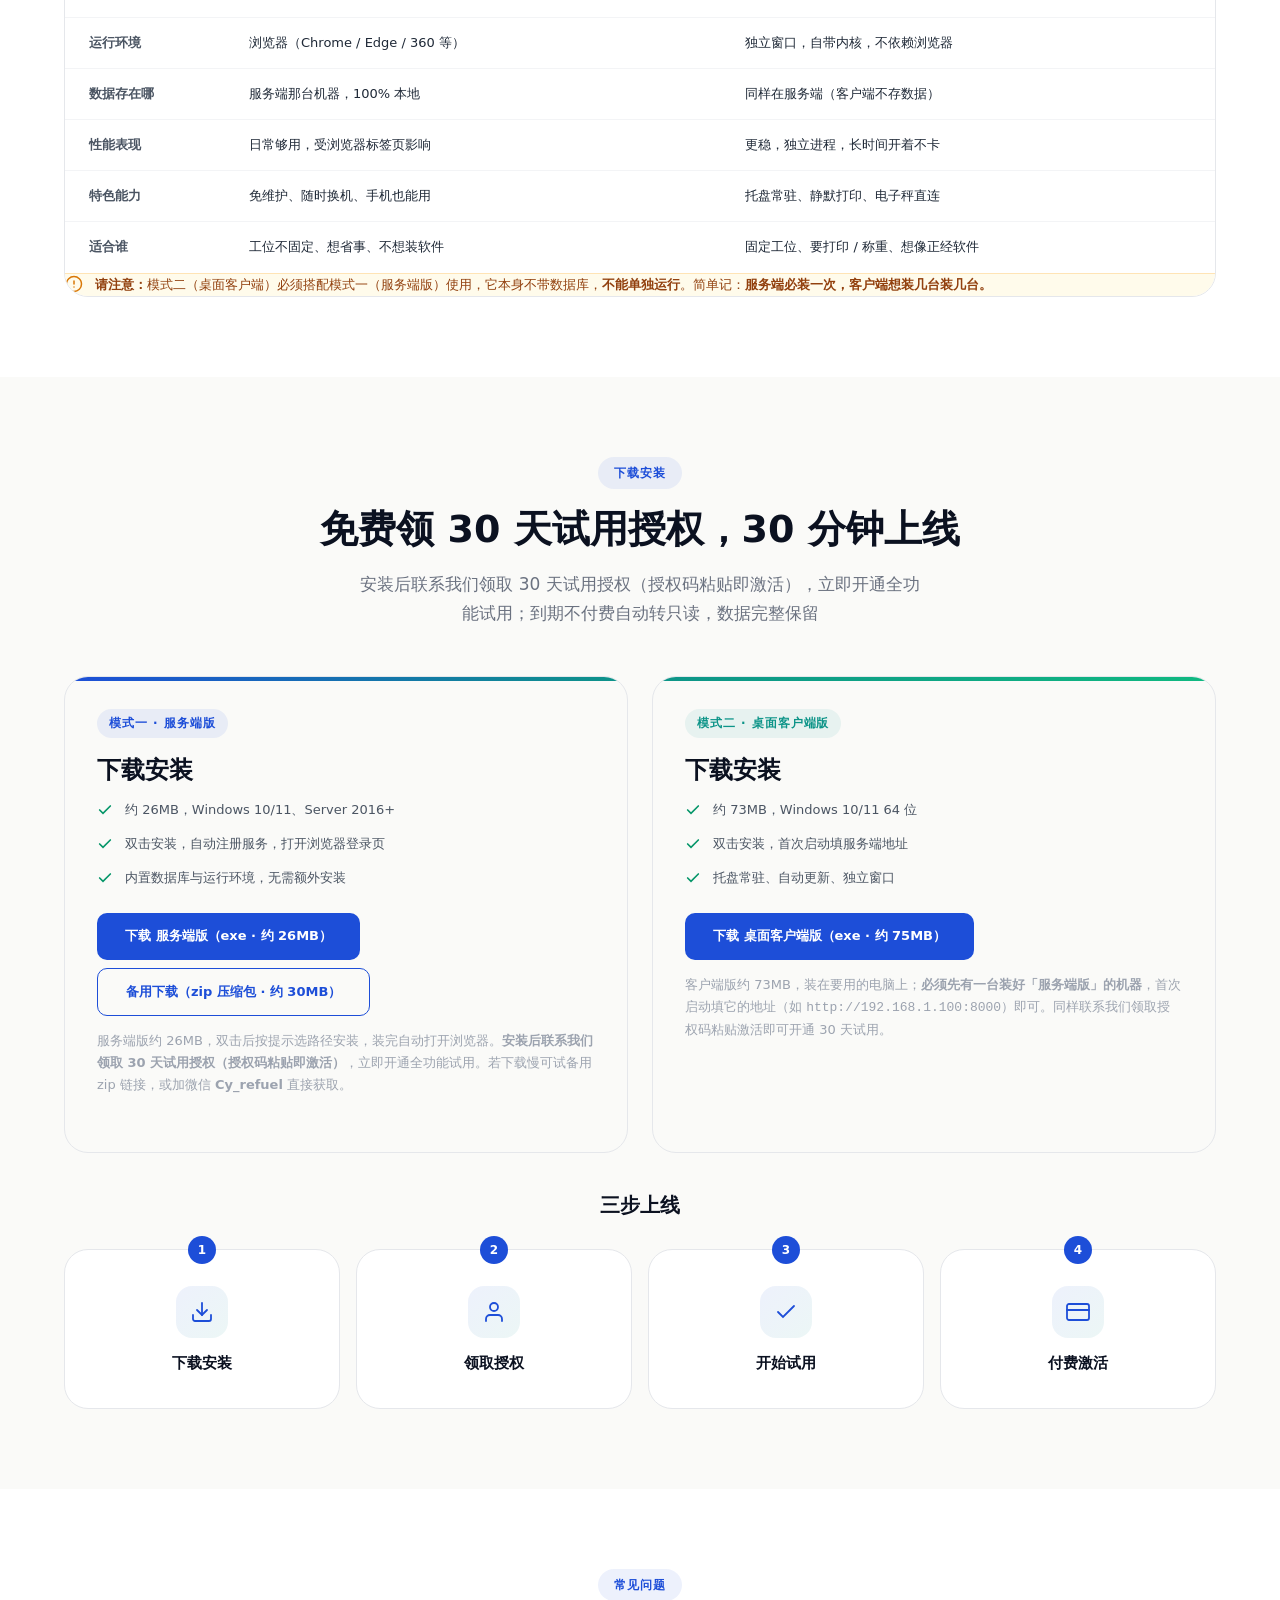
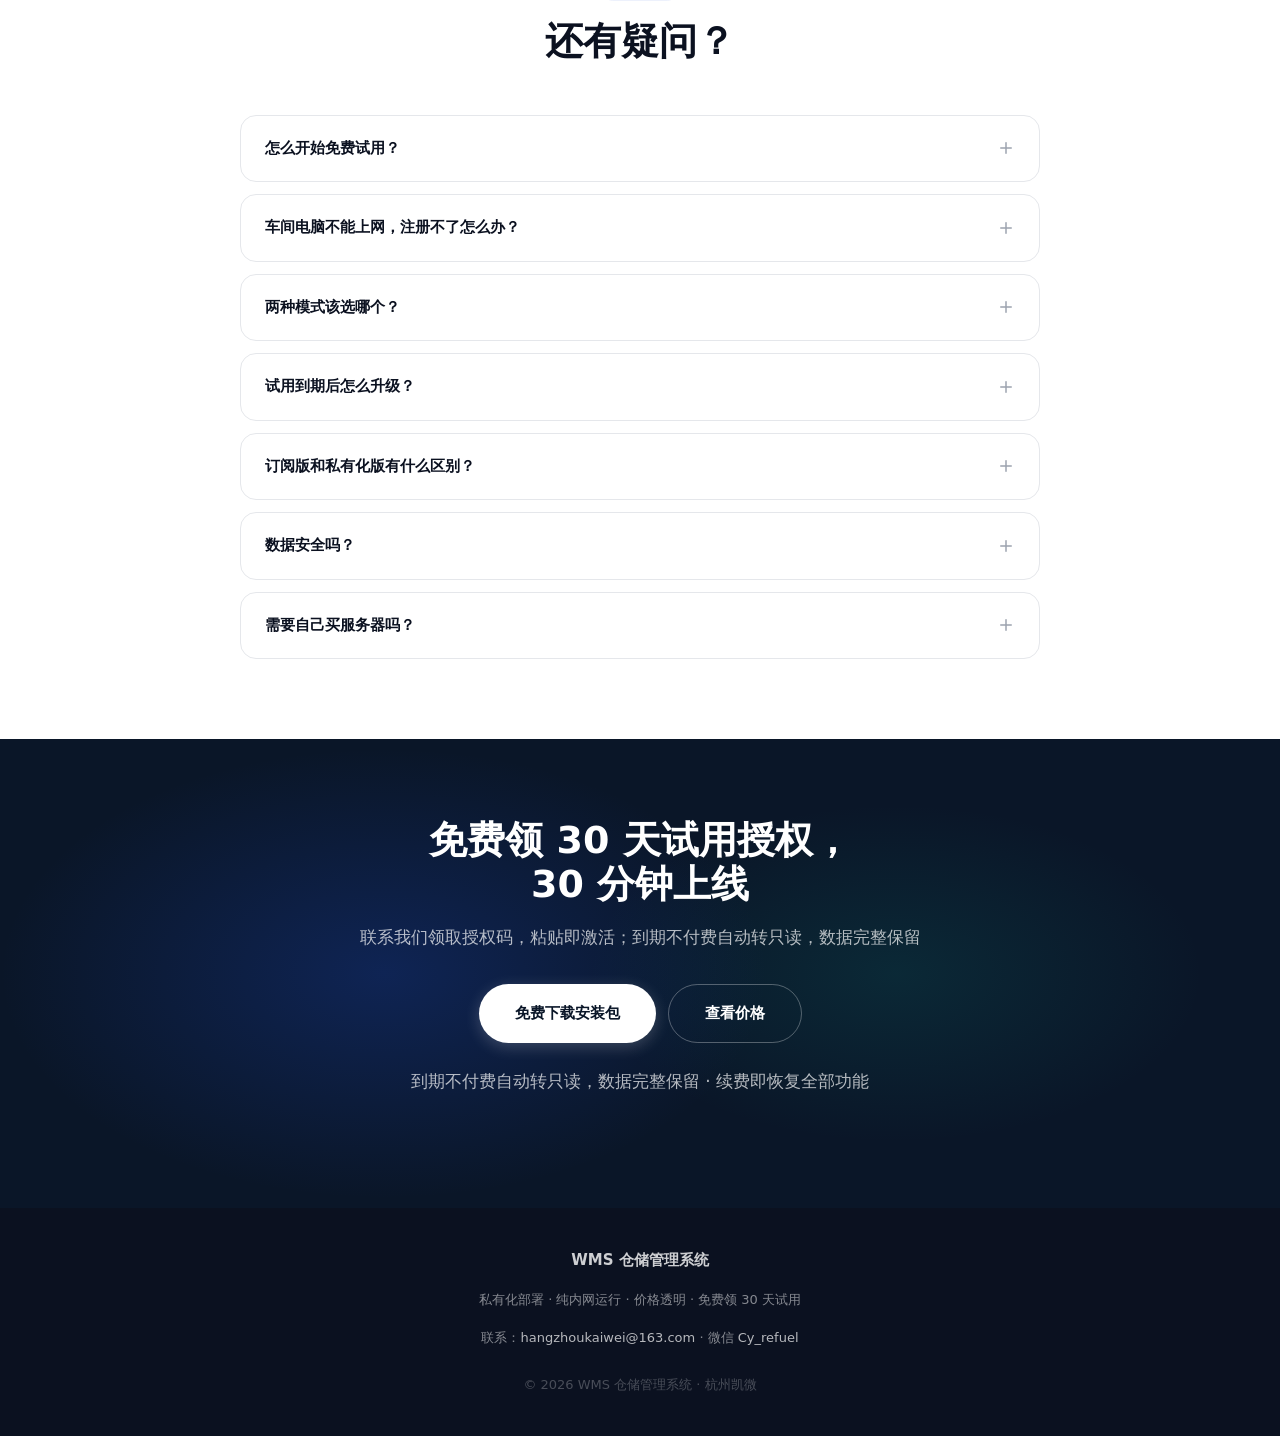
==== commit dcbbf544: "官网修正：zip 备用下载按钮指向真正的 WMS-Setup.zip；客户端体积标注改为约75MB" ====
--- a/index.html
+++ b/index.html
@@ -2175,10 +2175,10 @@
 // --- Download links config ---
 var DOWNLOAD_LINKS = [
   { label: '下载 服务端版（exe · 约 26MB）', url: 'https://aying-0829.github.io/wms-download/WMS-Setup.exe', primary: true },
-  { label: '备用下载（zip 压缩包）', url: 'https://aying-0829.github.io/wms-download/WMS-Setup.exe' }
+  { label: '备用下载（zip 压缩包 · 约 30MB）', url: 'https://aying-0829.github.io/wms-download/WMS-Setup.zip' }
 ];
 var DOWNLOAD_LINKS_2 = [
-  { label: '下载 桌面客户端版（exe · 约 73MB）', url: 'https://aying-0829.github.io/wms-download/WMS-Client-Setup.exe', primary: true }
+  { label: '下载 桌面客户端版（exe · 约 75MB）', url: 'https://aying-0829.github.io/wms-download/WMS-Client-Setup.exe', primary: true }
 ];
 var CONTACT = { wechat: 'Cy_refuel', email: 'hangzhoukaiwei@163.com' };
 
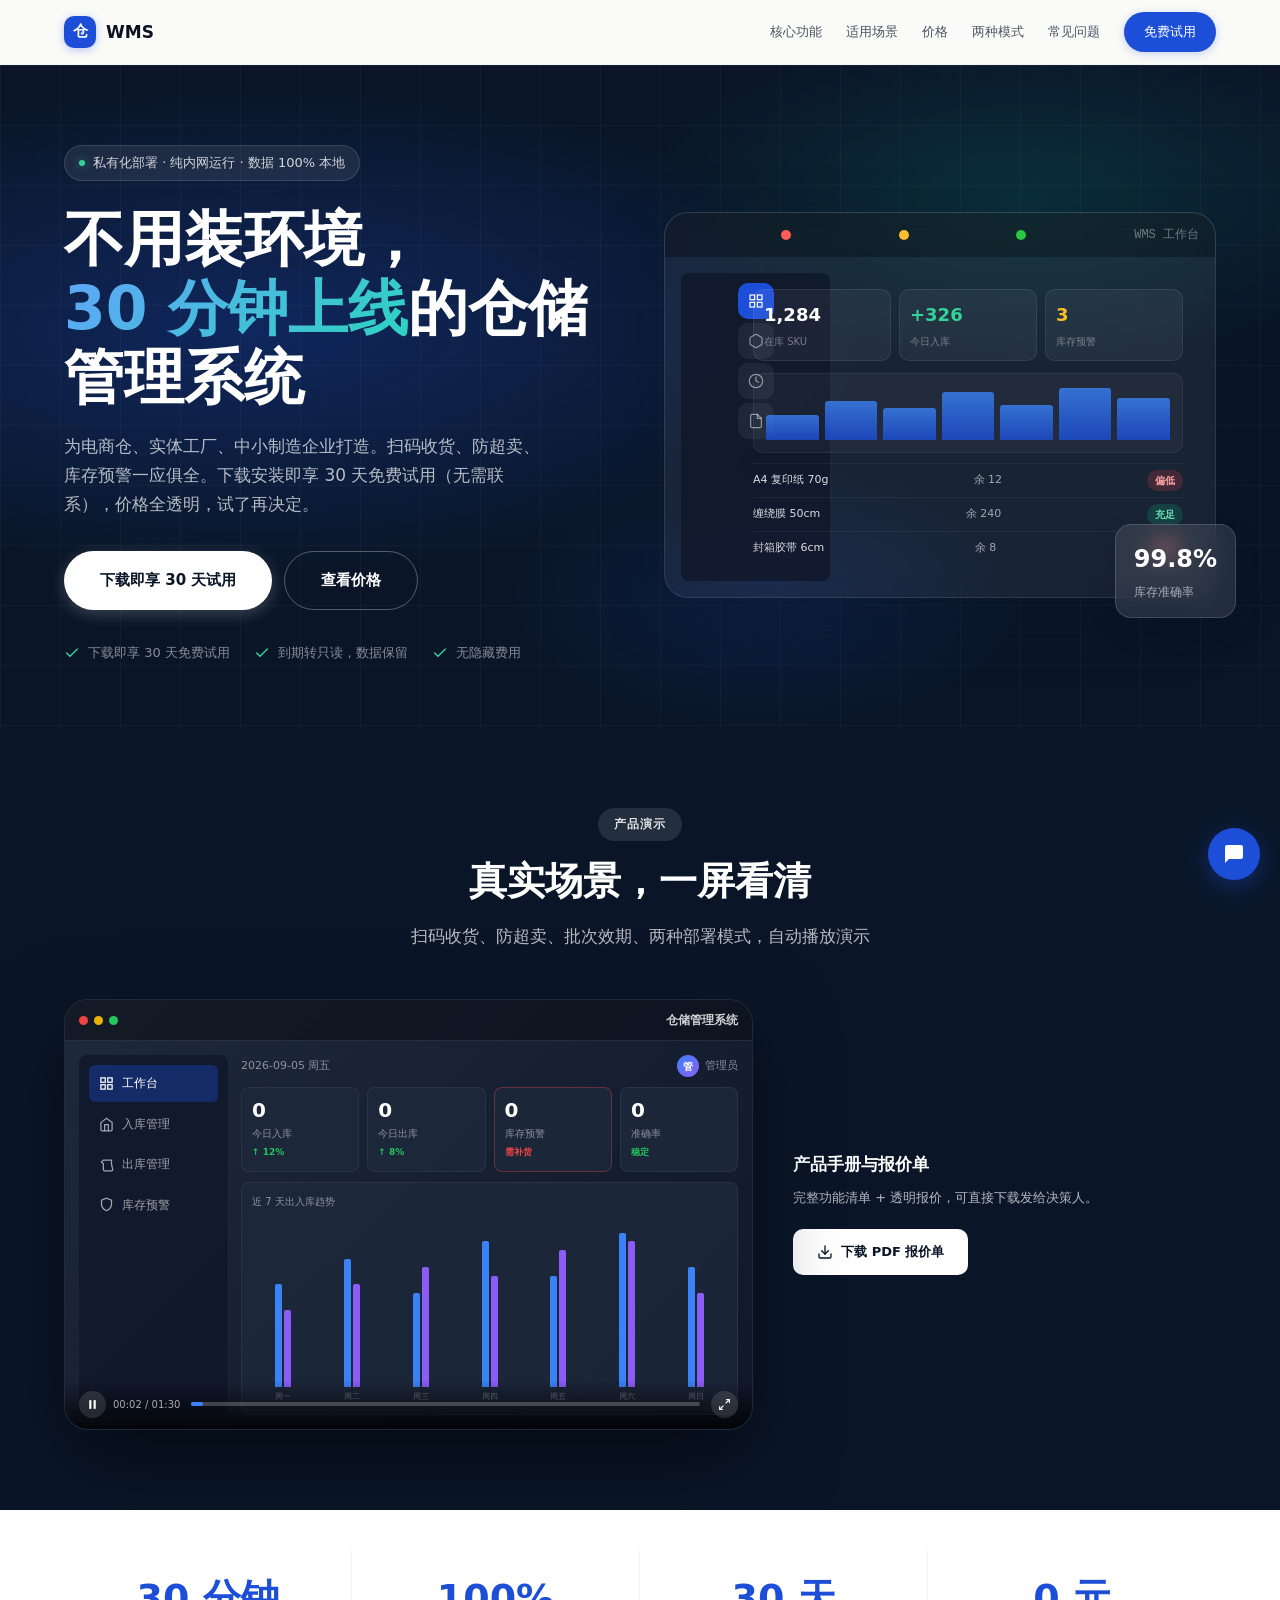
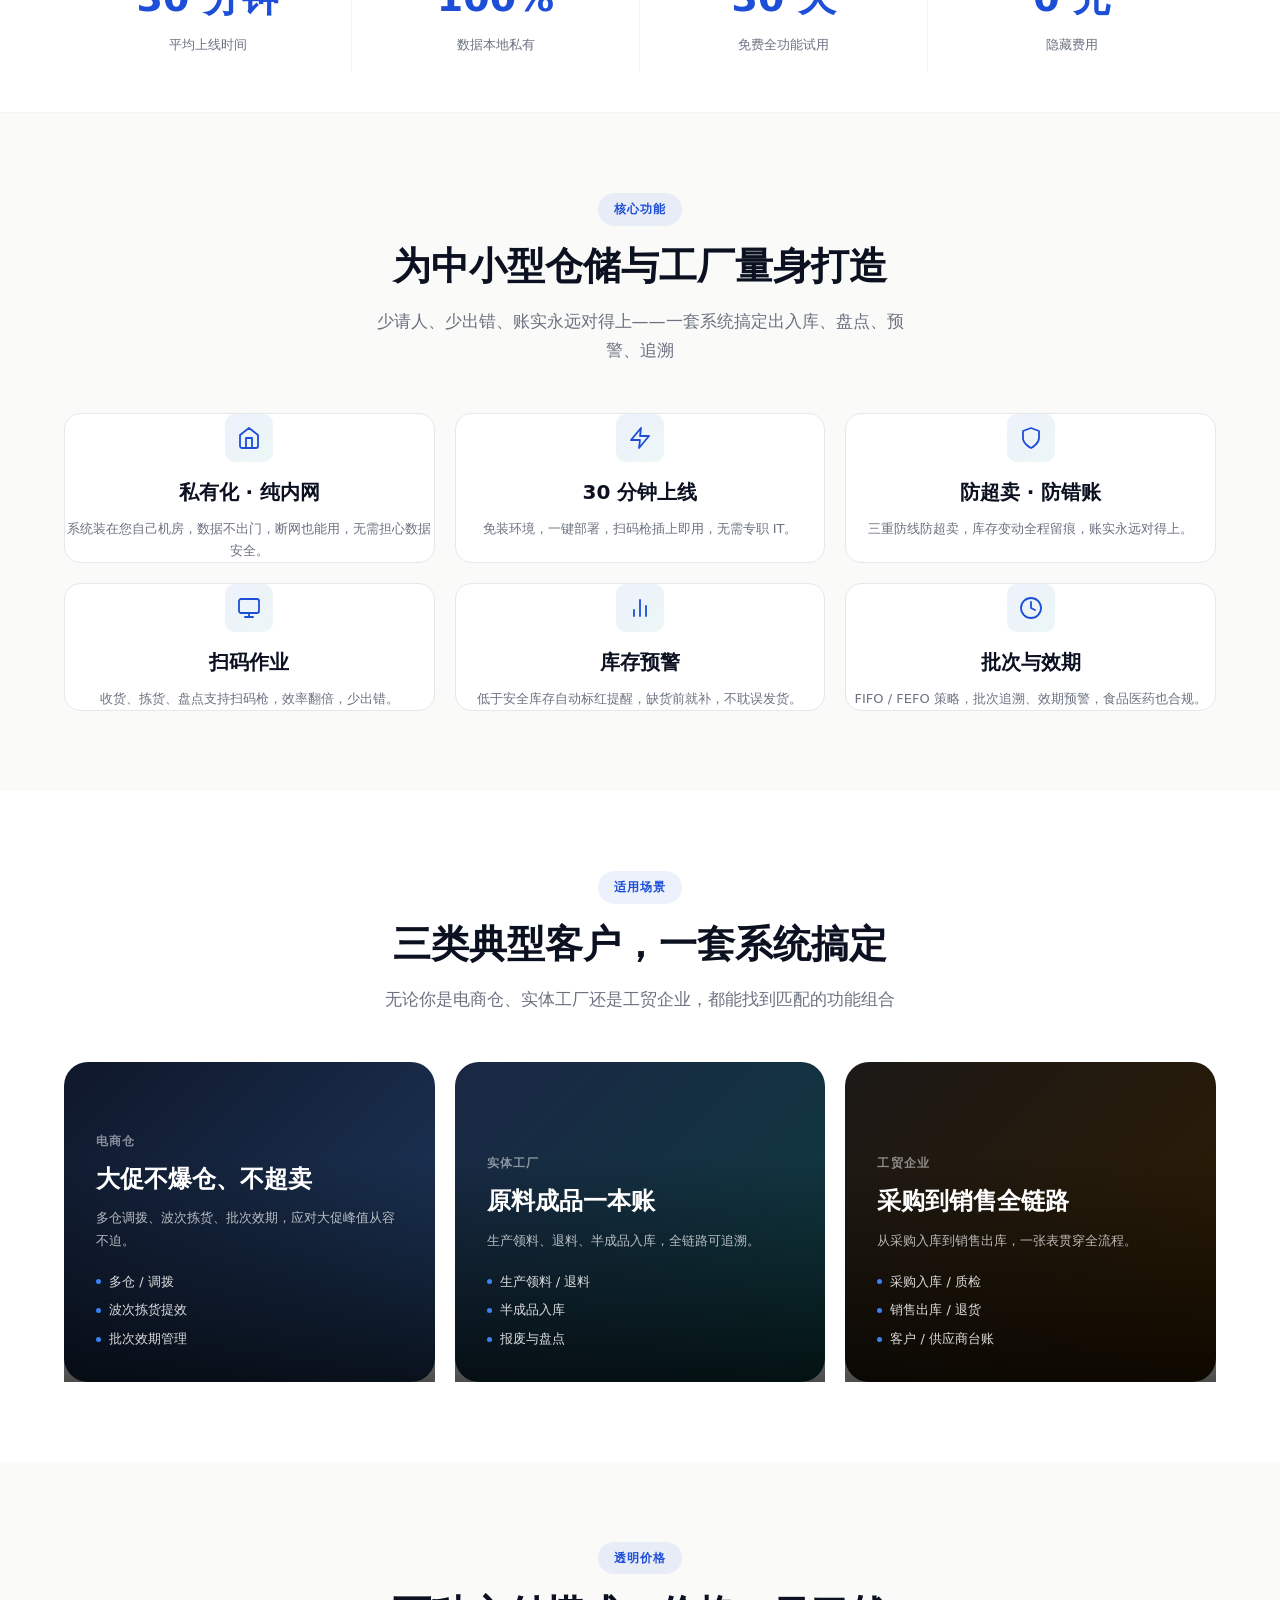
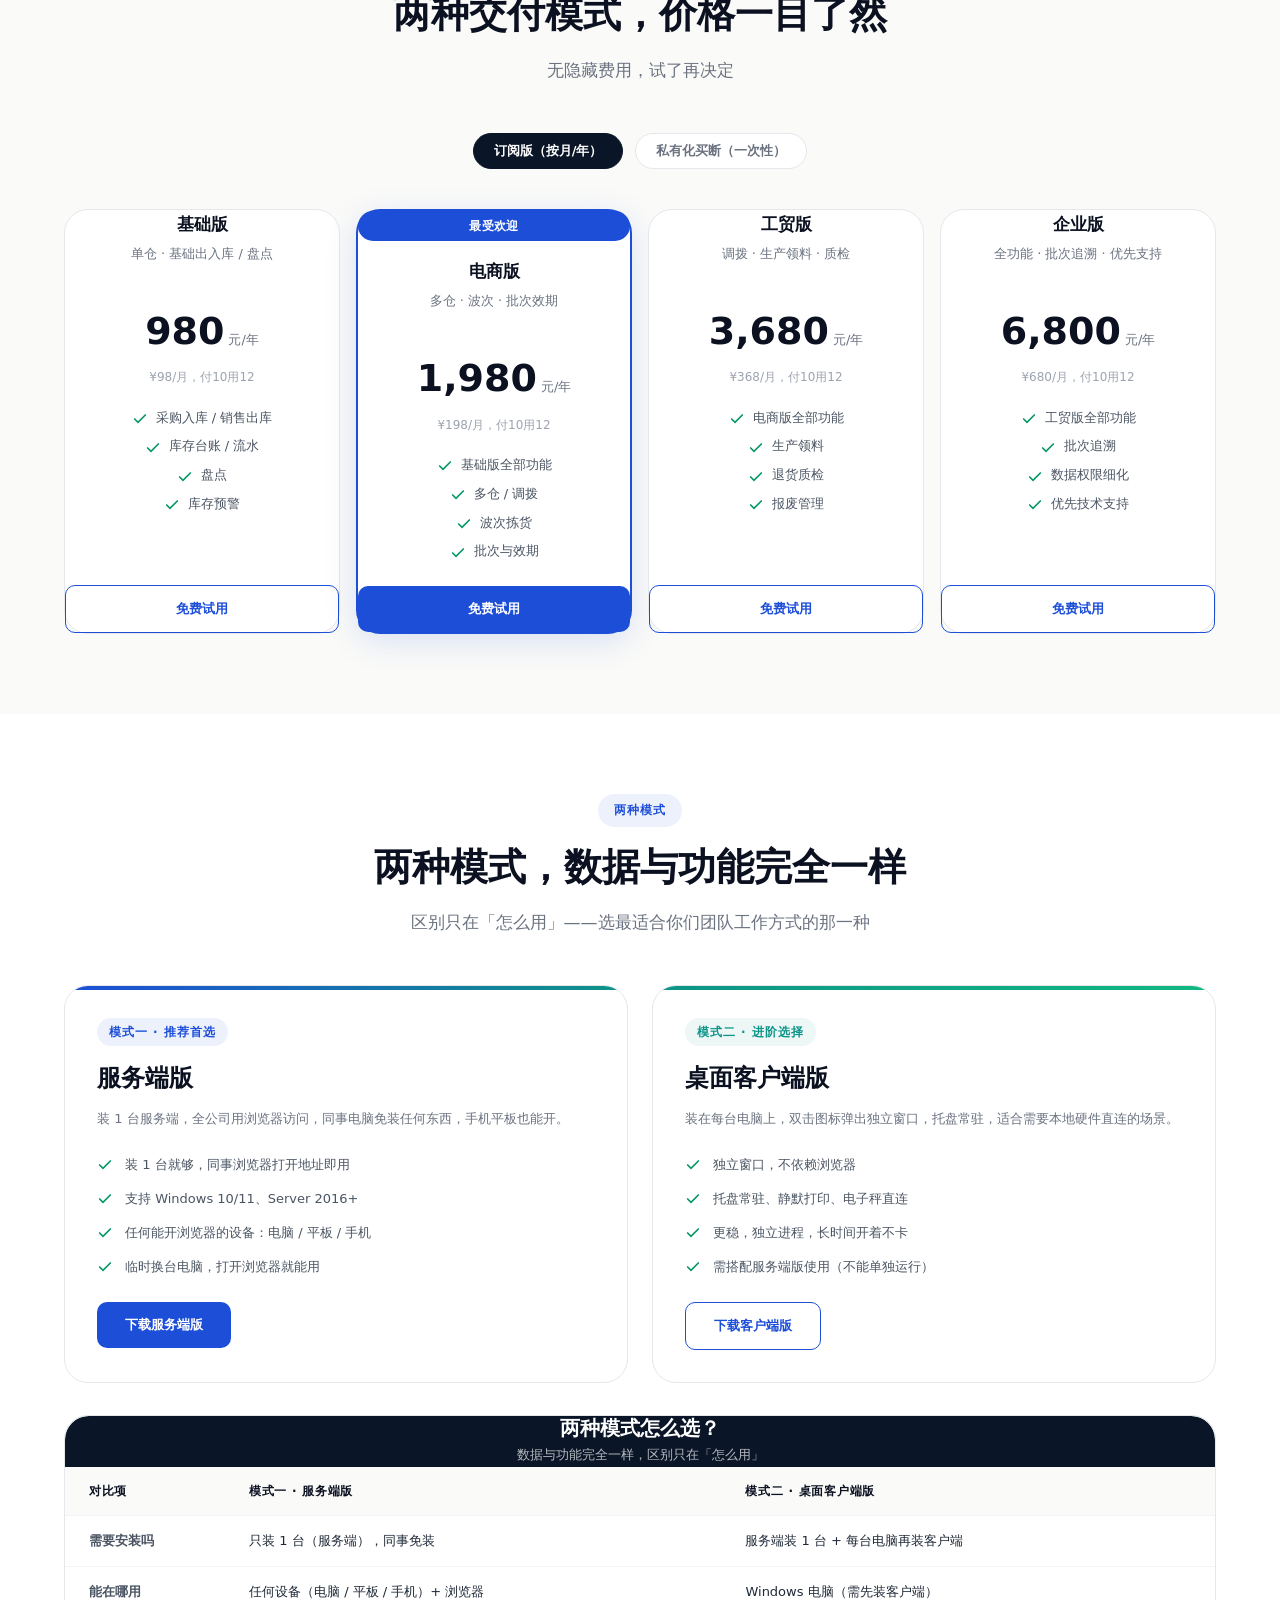
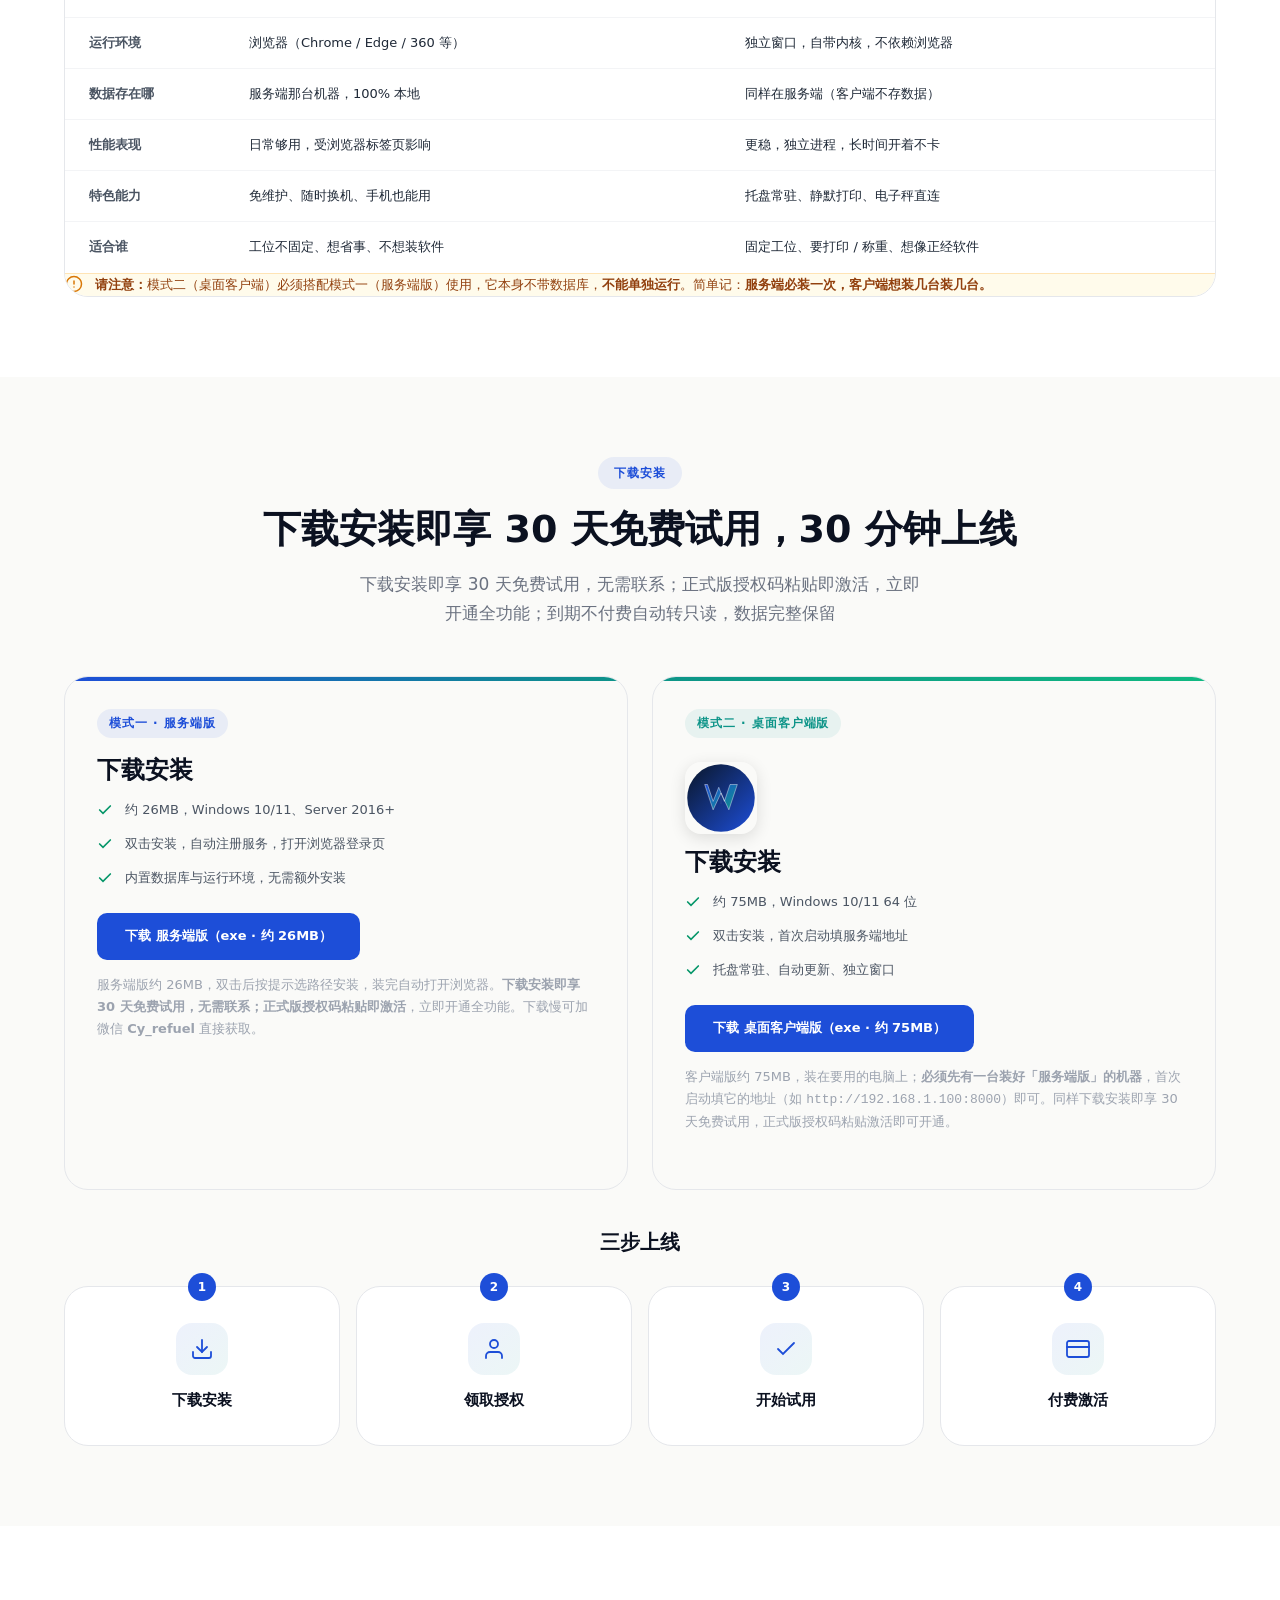
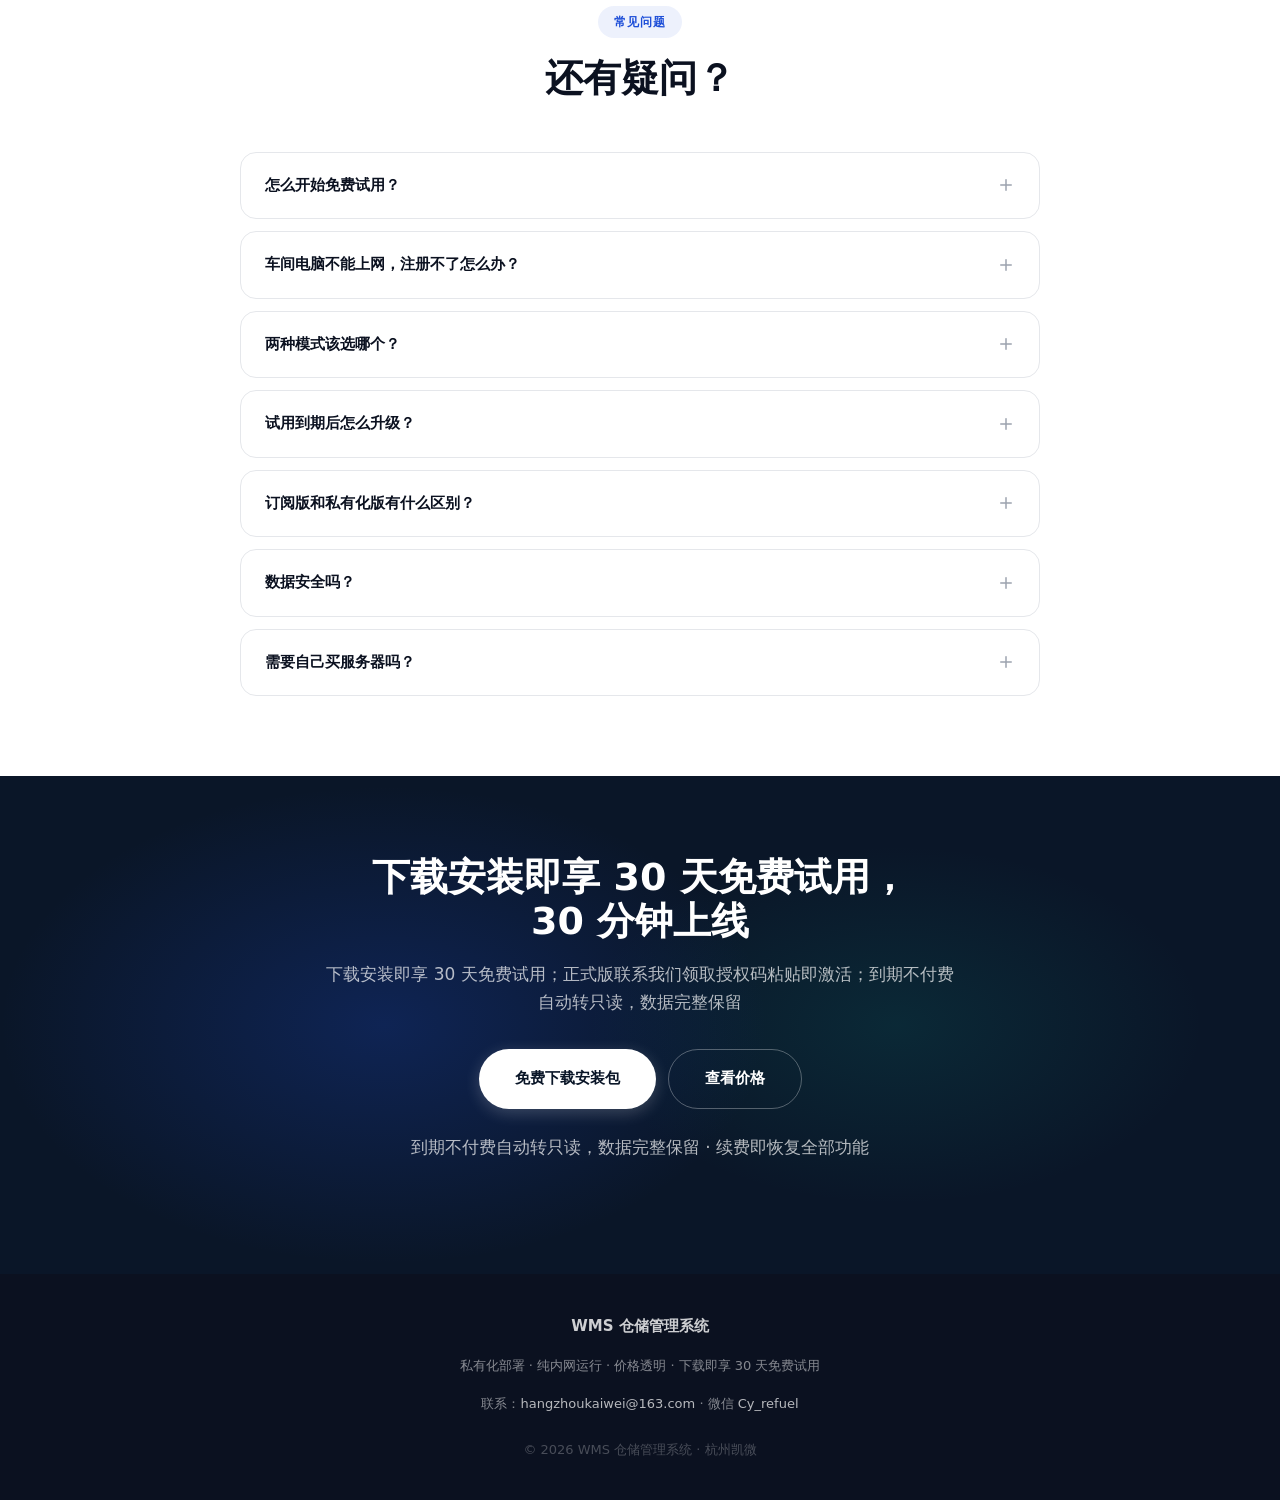
==== commit 120ab2f7: "官网调整：①试用文案改为'下载安装即享30天免费试用(无需联系)' ②删除备用zip下载(按钮+文件) ③模式二卡片加专家W字母桌面图标 ④客户端体积标注统一75MB" ====
--- a/index.html
+++ b/index.html
@@ -1175,15 +1175,15 @@
     <div class="hero-content" data-page-node-id="5KwFBLQhj8RBkWBD59FxWb">
       <span class="hero-eyebrow" data-page-node-id="th1FjGs1FV3YO3RaZeXFeE"><span class="hero-eyebrow-dot" data-page-node-id="c1KnZFIchnf9pLSAXDgRQe"></span> 私有化部署 · 纯内网运行 · 数据 100% 本地</span>
       <h1 data-page-node-id="Qb52xgWh9K52RmvEGP3SW5">不用装环境，<br data-page-node-id="gjOM7OrTpHC9jb8saMp0AG"><span class="accent" data-page-node-id="oAq06BlN0CUR1CLjrKCmXy">30 分钟上线</span>的仓储管理系统</h1>
-      <p class="hero-sub" data-page-node-id="o6n3zO8NaQiJNPQ7JGbqK5">为电商仓、实体工厂、中小制造企业打造。扫码收货、防超卖、库存预警一应俱全。联系我们免费领 30 天试用授权，授权码粘贴即激活，价格全透明，试了再决定。</p>
+      <p class="hero-sub" data-page-node-id="o6n3zO8NaQiJNPQ7JGbqK5">为电商仓、实体工厂、中小制造企业打造。扫码收货、防超卖、库存预警一应俱全。下载安装即享 30 天免费试用（无需联系），价格全透明，试了再决定。</p>
       <div class="hero-ctas" data-page-node-id="WStAvYzGg4KQmTRNjS7PUX">
-        <a href="#download" class="btn-lg primary" data-page-node-id="cFJt6mY6NCBg46s3Rvzqqg">免费领 30 天试用</a>
+        <a href="#download" class="btn-lg primary" data-page-node-id="cFJt6mY6NCBg46s3Rvzqqg">下载即享 30 天试用</a>
         <a href="#pricing" class="btn-lg ghost" data-page-node-id="H8CadtEtv32O41q3MARVFj">查看价格</a>
       </div>
       <div class="hero-trust" data-page-node-id="EGKni314Z9EbNqflfUHYEm">
         <span class="hero-trust-item" data-page-node-id="SkF4WHvvto5OcmCcZkD26P">
           <svg viewBox="0 0 24 24" fill="none" stroke-width="2" stroke-linecap="round" data-page-node-id="PepHGdkWxg43uf1wCQ0LLT"><polyline points="20 6 9 17 4 12" data-page-node-id="xmSbFJrbM4zcSUSUD5gbHm"/></svg>
-          免费领 30 天试用授权
+          下载即享 30 天免费试用
         </span>
         <span class="hero-trust-item" data-page-node-id="Wq4NpKaVKjIHhFSXTtxqWi">
           <svg viewBox="0 0 24 24" fill="none" stroke-width="2" stroke-linecap="round" data-page-node-id="4sCk6Gy20rRA0Mu6GUrtya"><polyline points="20 6 9 17 4 12" data-page-node-id="X1Uscj51sHFnAAWVJ1bjBc"/></svg>
@@ -1631,7 +1631,7 @@
                 <div class="pricing-note">
                   <div class="note-item">
                     <span class="note-dot"></span>
-                    <span>联系我们免费领 30 天试用授权，授权码粘贴即激活</span>
+                    <span>下载安装即享 30 天免费试用（无需联系）</span>
                   </div>
                   <div class="note-item">
                     <span class="note-dot"></span>
@@ -2000,8 +2000,8 @@
   <div class="wrap" data-page-node-id="4ZiHBOzS7oBnm6AxNiBMrm">
     <div class="section-header reveal" data-page-node-id="PfFE94vHo9ZwBDsqxTbXmB">
       <span class="section-label" data-page-node-id="c8163EgZY5zgwlKBqVXOqR">下载安装</span>
-      <h2 class="section-title" data-page-node-id="UmRB8jmK1w3HgPZSW07Cff">免费领 30 天试用授权，30 分钟上线</h2>
-      <p class="section-desc" data-page-node-id="wbQlZ7fDx7mesXXWaHN3wQ">安装后联系我们领取 30 天试用授权（授权码粘贴即激活），立即开通全功能试用；到期不付费自动转只读，数据完整保留</p>
+      <h2 class="section-title" data-page-node-id="UmRB8jmK1w3HgPZSW07Cff">下载安装即享 30 天免费试用，30 分钟上线</h2>
+      <p class="section-desc" data-page-node-id="wbQlZ7fDx7mesXXWaHN3wQ">下载安装即享 30 天免费试用，无需联系；正式版授权码粘贴即激活，立即开通全功能；到期不付费自动转只读，数据完整保留</p>
     </div>
 
     <div class="modes-grid reveal" data-page-node-id="30JMUmFVKtzz0CYlj4ytIj">
@@ -2018,9 +2018,10 @@
       </div>
       <div class="mode-card" data-page-node-id="kLzJ7hNHS8Yx0X7rwt3QoS">
         <span class="mode-tag" style="background:rgba(13,148,136,0.08);color:var(--teal);" data-page-node-id="1SC1PWCFzTndPgEQQsl0ML">模式二 · 桌面客户端版</span>
+        <div style="margin:8px 0 12px;"><img src="logo/wms-logo-1-w-monogram.svg" alt="WMS 桌面客户端图标" style="width:72px;height:72px;border-radius:16px;box-shadow:0 4px 16px rgba(0,0,0,0.12);"></div>
         <h3 data-page-node-id="phcelNVb1CPrRZ9tiXEBL3">下载安装</h3>
         <ul class="mode-list" data-page-node-id="94N4qum3E8Bck9fMdtmeH6">
-          <li data-page-node-id="63kjps9eqkqEWZup8SD8f4"><svg viewBox="0 0 24 24" fill="none" stroke-width="2.5" stroke-linecap="round" data-page-node-id="PcoNmnXJadjDL6AuOl7G04"><polyline points="20 6 9 17 4 12" data-page-node-id="3a3AiT1KY4JtLAieBSoQbj"/></svg>约 73MB，Windows 10/11 64 位</li>
+          <li data-page-node-id="63kjps9eqkqEWZup8SD8f4"><svg viewBox="0 0 24 24" fill="none" stroke-width="2.5" stroke-linecap="round" data-page-node-id="PcoNmnXJadjDL6AuOl7G04"><polyline points="20 6 9 17 4 12" data-page-node-id="3a3AiT1KY4JtLAieBSoQbj"/></svg>约 75MB，Windows 10/11 64 位</li>
           <li data-page-node-id="MvxIH9An0hvxXeXH6tFd0G"><svg viewBox="0 0 24 24" fill="none" stroke-width="2.5" stroke-linecap="round" data-page-node-id="TsTDTuNVaHTx2yFJupfxoq"><polyline points="20 6 9 17 4 12" data-page-node-id="pQNMk2KLoNwjP3IuBsx0rF"/></svg>双击安装，首次启动填服务端地址</li>
           <li data-page-node-id="ijdjLcO5U8WGzgDpCBygUX"><svg viewBox="0 0 24 24" fill="none" stroke-width="2.5" stroke-linecap="round" data-page-node-id="nOlfc6mHhqX9x2fP9LunAI"><polyline points="20 6 9 17 4 12" data-page-node-id="AERbJ6EylCiPgI8f9Upfal"/></svg>托盘常驻、自动更新、独立窗口</li>
         </ul>
@@ -2082,7 +2083,7 @@
     <div class="faq-list reveal" data-page-node-id="01NiBxTgGaQBOS54tChzmH">
       <div class="faq-item" data-page-node-id="ZZL2SqzB7HhU8a3z63Gd16">
         <div class="faq-q" data-page-node-id="ZzWns9Zc7zN7mKT5uKM3Ir">怎么开始免费试用？<svg viewBox="0 0 24 24" fill="none" stroke-width="2" stroke-linecap="round" data-page-node-id="7HuhbodepRKlyepqbx6RSz"><line x1="12" y1="5" x2="12" y2="19" data-page-node-id="gOaEUsYWPepk73A1SMSmzu"/><line x1="5" y1="12" x2="19" y2="12" data-page-node-id="DQsPlvzVClMea5S0OVWs5F"/></svg></div>
-        <div class="faq-a" data-page-node-id="YgvESIYB8Vk3SIHiTsSEHx"><div class="faq-a-inner" data-page-node-id="SEAM26nAXz2ZAEnxXnCIrI">从官网「下载安装」区任选一种模式：服务端版（装 1 台，全公司浏览器用，同事免装）或桌面客户端版（装在每台电脑，独立窗口，需搭配服务端版）。双击按提示安装，<b data-page-node-id="SEAM26nAXz2ZAEnxXnCIrI">联系我们领取 30 天试用授权（授权码粘贴即激活）</b>，立即开通全功能试用。到期不付费自动转只读，数据完整保留，续费即恢复。</div></div>
+        <div class="faq-a" data-page-node-id="YgvESIYB8Vk3SIHiTsSEHx"><div class="faq-a-inner" data-page-node-id="SEAM26nAXz2ZAEnxXnCIrI">从官网「下载安装」区任选一种模式：服务端版（装 1 台，全公司浏览器用，同事免装）或桌面客户端版（装在每台电脑，独立窗口，需搭配服务端版）。双击按提示安装，<b data-page-node-id="SEAM26nAXz2ZAEnxXnCIrI">下载安装即享 30 天免费试用，正式版授权码粘贴即激活</b>，立即开通全功能试用。到期不付费自动转只读，数据完整保留，续费即恢复。</div></div>
       </div>
       <div class="faq-item" data-page-node-id="shcFYHZazneGMbcLw1rFaP2">
         <div class="faq-q" data-page-node-id="0BPhaupx4O0gybEiS2Hfiv2">车间电脑不能上网，注册不了怎么办？<svg viewBox="0 0 24 24" fill="none" stroke-width="2" stroke-linecap="round" data-page-node-id="WSFjjkcsnNNrX8RNjHxbJL2"><line x1="12" y1="5" x2="12" y2="19" data-page-node-id="9UAoiV7jNea3AKK1YJ8sOI2"/><line x1="5" y1="12" x2="19" y2="12" data-page-node-id="YjVmhTZcxVOsnArJ6rFaLj2"/></svg></div>
@@ -2118,8 +2119,8 @@
 <section class="cta-section" data-page-node-id="NCoECfGRXRiCD1bkZGtLUe">
   <div class="wrap" data-page-node-id="cyEA0BBpqWV2yow664x4pD">
     <div class="cta-inner reveal" data-page-node-id="LsKPvF4fMZCivsaLqrXyiX">
-      <h2 data-page-node-id="thn78Bc2IZu66GnygjHqmR">免费领 30 天试用授权，<br data-page-node-id="kQZuya5rRXoCaXn5B1tByT">30 分钟上线</h2>
-      <p data-page-node-id="ZoEkBuv1inOrOhVuyOeFy7">联系我们领取授权码，粘贴即激活；到期不付费自动转只读，数据完整保留</p>
+      <h2 data-page-node-id="thn78Bc2IZu66GnygjHqmR">下载安装即享 30 天免费试用，<br data-page-node-id="kQZuya5rRXoCaXn5B1tByT">30 分钟上线</h2>
+      <p data-page-node-id="ZoEkBuv1inOrOhVuyOeFy7">下载安装即享 30 天免费试用；正式版联系我们领取授权码粘贴即激活；到期不付费自动转只读，数据完整保留</p>
       <div class="cta-btns" data-page-node-id="2Na9dZZRpzqdXDz9FfJFkf">
         <a href="#download" class="btn-lg primary" data-page-node-id="iIxrsZMNqAu8RsynvS2wDe">免费下载安装包</a>
         <a href="#pricing" class="btn-lg ghost" data-page-node-id="XxntHRzqRXaGKbtZ0K0t8M">查看价格</a>
@@ -2136,7 +2137,7 @@
   <div class="wrap" data-page-node-id="hVhhIIEDhJwHxvAAFhTsQS">
     <div class="footer-inner" data-page-node-id="cBzL0sD3y2ImnV0A01pBCj">
       <div class="footer-brand" data-page-node-id="8hHCJUOSLkMKCTS1Y7U5zT">WMS 仓储管理系统</div>
-      <div data-page-node-id="fh73lJJ8mRM0ouz53S9NYx">私有化部署 · 纯内网运行 · 价格透明 · 免费领 30 天试用</div>
+      <div data-page-node-id="fh73lJJ8mRM0ouz53S9NYx">私有化部署 · 纯内网运行 · 价格透明 · 下载即享 30 天免费试用</div>
       <div data-page-node-id="hOcg0PbdeEI7u2KsUmjrBY">联系：<a href="mailto:hangzhoukaiwei@163.com" data-page-node-id="WGaetDG3FcYERBNyGbcLpn">hangzhoukaiwei@163.com</a> · 微信 <a href="#" data-page-node-id="dT01NzMdUKeOQ9qkHCGbtB">Cy_refuel</a></div>
       <div style="color:rgba(255,255,255,0.25);margin-top:8px;" data-page-node-id="xRhDkgTRHCStuW6Xu0dDdw">© 2026 WMS 仓储管理系统 · 杭州凯微</div>
     </div>
@@ -2174,8 +2175,7 @@
 <script>
 // --- Download links config ---
 var DOWNLOAD_LINKS = [
-  { label: '下载 服务端版（exe · 约 26MB）', url: 'https://aying-0829.github.io/wms-download/WMS-Setup.exe', primary: true },
-  { label: '备用下载（zip 压缩包 · 约 30MB）', url: 'https://aying-0829.github.io/wms-download/WMS-Setup.zip' }
+  { label: '下载 服务端版（exe · 约 26MB）', url: 'https://aying-0829.github.io/wms-download/WMS-Setup.exe', primary: true }
 ];
 var DOWNLOAD_LINKS_2 = [
   { label: '下载 桌面客户端版（exe · 约 75MB）', url: 'https://aying-0829.github.io/wms-download/WMS-Client-Setup.exe', primary: true }
@@ -2197,9 +2197,9 @@
     if (note && noteHtml) note.innerHTML = noteHtml;
   }
   render(DOWNLOAD_LINKS, 'dl-buttons', 'dl-note',
-    '服务端版约 26MB，双击后按提示选路径安装，装完自动打开浏览器。<b>安装后联系我们领取 30 天试用授权（授权码粘贴即激活）</b>，立即开通全功能试用。若下载慢可试备用 zip 链接，或加微信 <b>' + CONTACT.wechat + '</b> 直接获取。');
+    '服务端版约 26MB，双击后按提示选路径安装，装完自动打开浏览器。<b>下载安装即享 30 天免费试用，无需联系；正式版授权码粘贴即激活</b>，立即开通全功能。下载慢可加微信 <b>' + CONTACT.wechat + '</b> 直接获取。');
   render(DOWNLOAD_LINKS_2, 'dl-buttons-2', 'dl-note-2',
-    '客户端版约 73MB，装在要用的电脑上；<b>必须先有一台装好「服务端版」的机器</b>，首次启动填它的地址（如 <code>http://192.168.1.100:8000</code>）即可。同样联系我们领取授权码粘贴激活即可开通 30 天试用。');
+    '客户端版约 75MB，装在要用的电脑上；<b>必须先有一台装好「服务端版」的机器</b>，首次启动填它的地址（如 <code>http://192.168.1.100:8000</code>）即可。同样下载安装即享 30 天免费试用，正式版授权码粘贴激活即可开通。');
 })();
 
 // --- Pricing toggle ---
@@ -2359,7 +2359,7 @@
 (function() {
   var CONTACT = '微信 Cy_refuel ／ 邮箱 hangzhoukaiwei@163.com';
   var QA = [
-    { k: ['下载', '安装', '试用', '注册', 'install', '部署'], a: '官网「下载安装」区有两种模式：①服务端版（装 1 台，全公司用浏览器访问，同事免装）；②桌面客户端版（装在每台电脑，需搭配服务端版）。装好后联系我们领取 30 天试用授权（授权码粘贴即激活），立即开通全功能试用。' },
+    { k: ['下载', '安装', '试用', '注册', 'install', '部署'], a: '官网「下载安装」区有两种模式：①服务端版（装 1 台，全公司用浏览器访问，同事免装）；②桌面客户端版（装在每台电脑，需搭配服务端版）。装好后下载安装即享 30 天免费试用，正式版授权码粘贴即激活，立即开通全功能。' },
     { k: ['客户端', '桌面', 'exe', '独立窗口', '模式二'], a: '模式二需搭配模式一服务端版使用，不能单独运行。用法：先装服务端版，再在每台电脑装客户端，首次启动填 http://服务端IP:8000 即可。好处是独立窗口、托盘常驻、静默打印。' },
     { k: ['价格', '多少钱', '费用', '报价', '收费'], a: '订阅版 ¥98/月起、¥980/年起（付10用12），也支持季付；私有化买断 ¥9,800 起（之后可选年服务保障费）。价格全透明，详见官网「价格」区。' },
     { k: ['订阅', '买断', '区别', '私有化', '按月', '季付'], a: '订阅支持月付 / 季付 / 年付，按月或年付费；私有化版一次性买断、装在您自己机房，软件永久可用，服务保障费单独可选。功能完全一样，详见官网「两种模式」对比表。' },
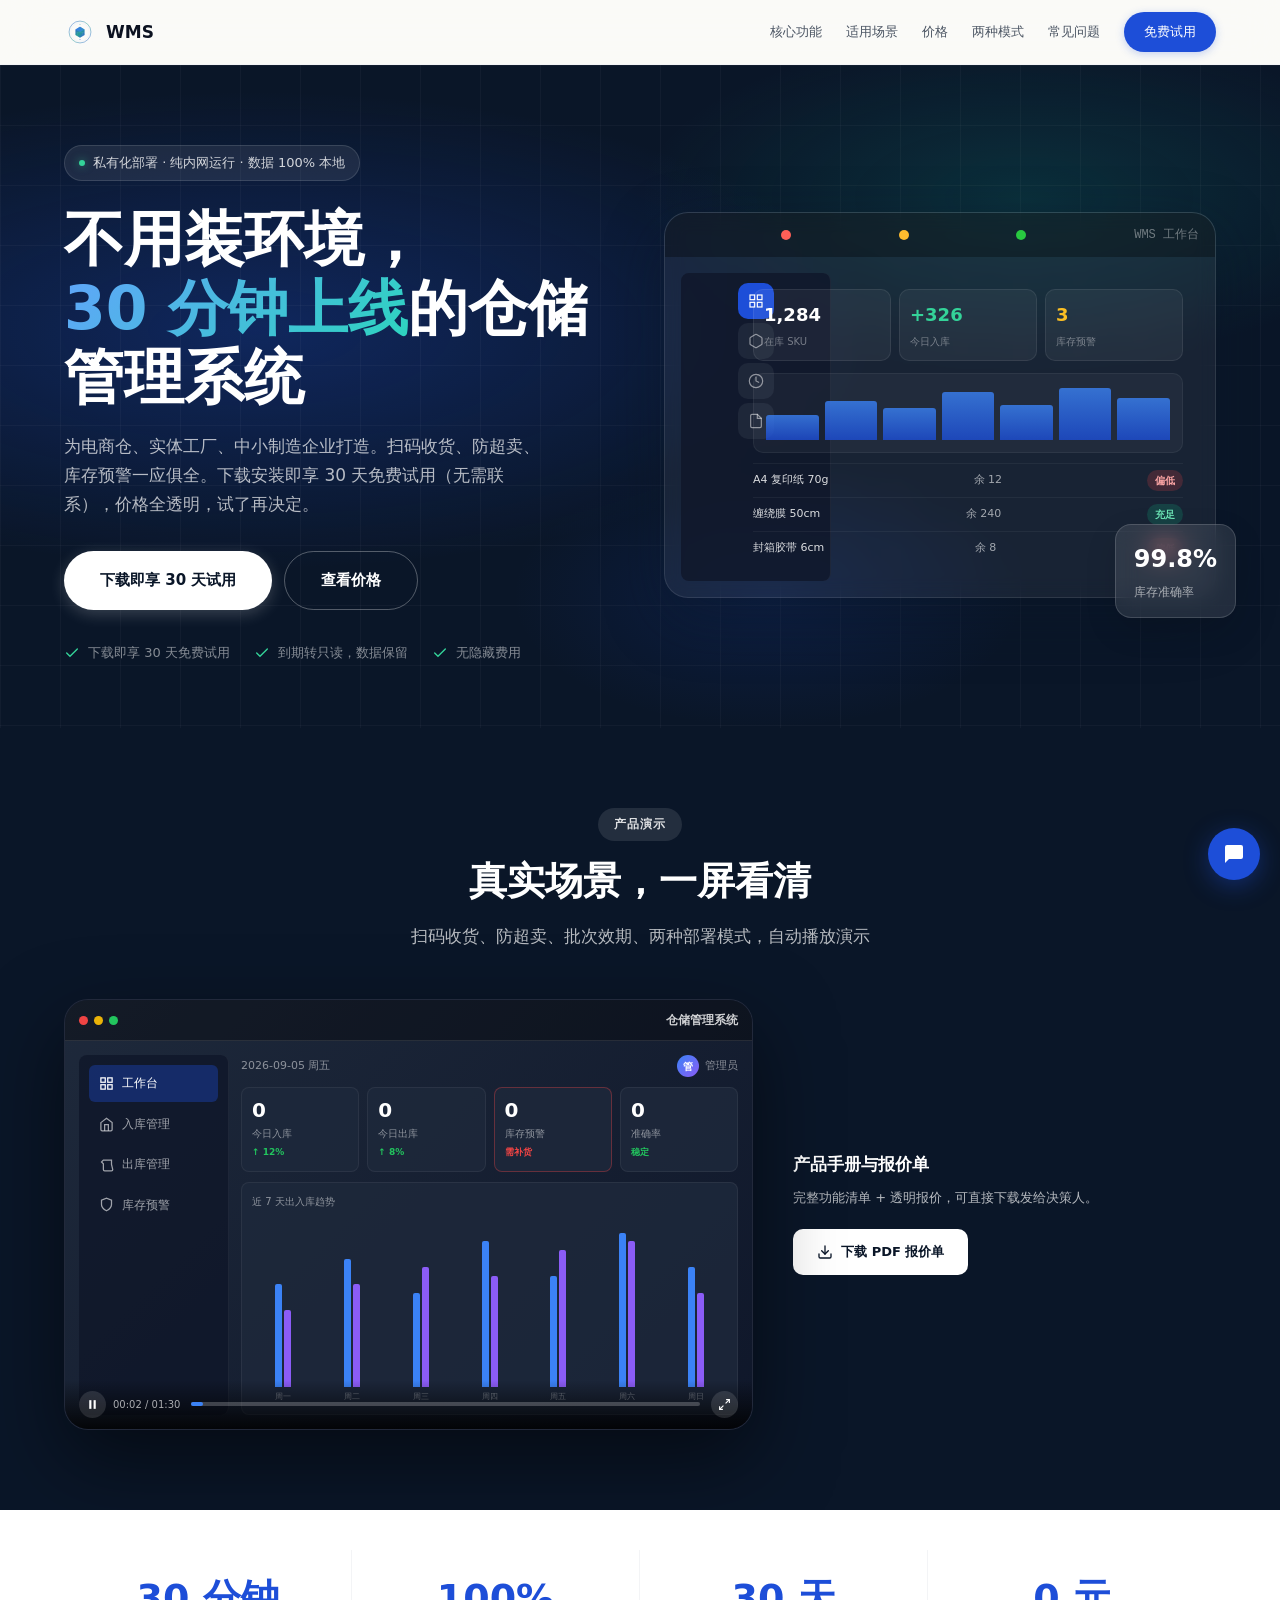
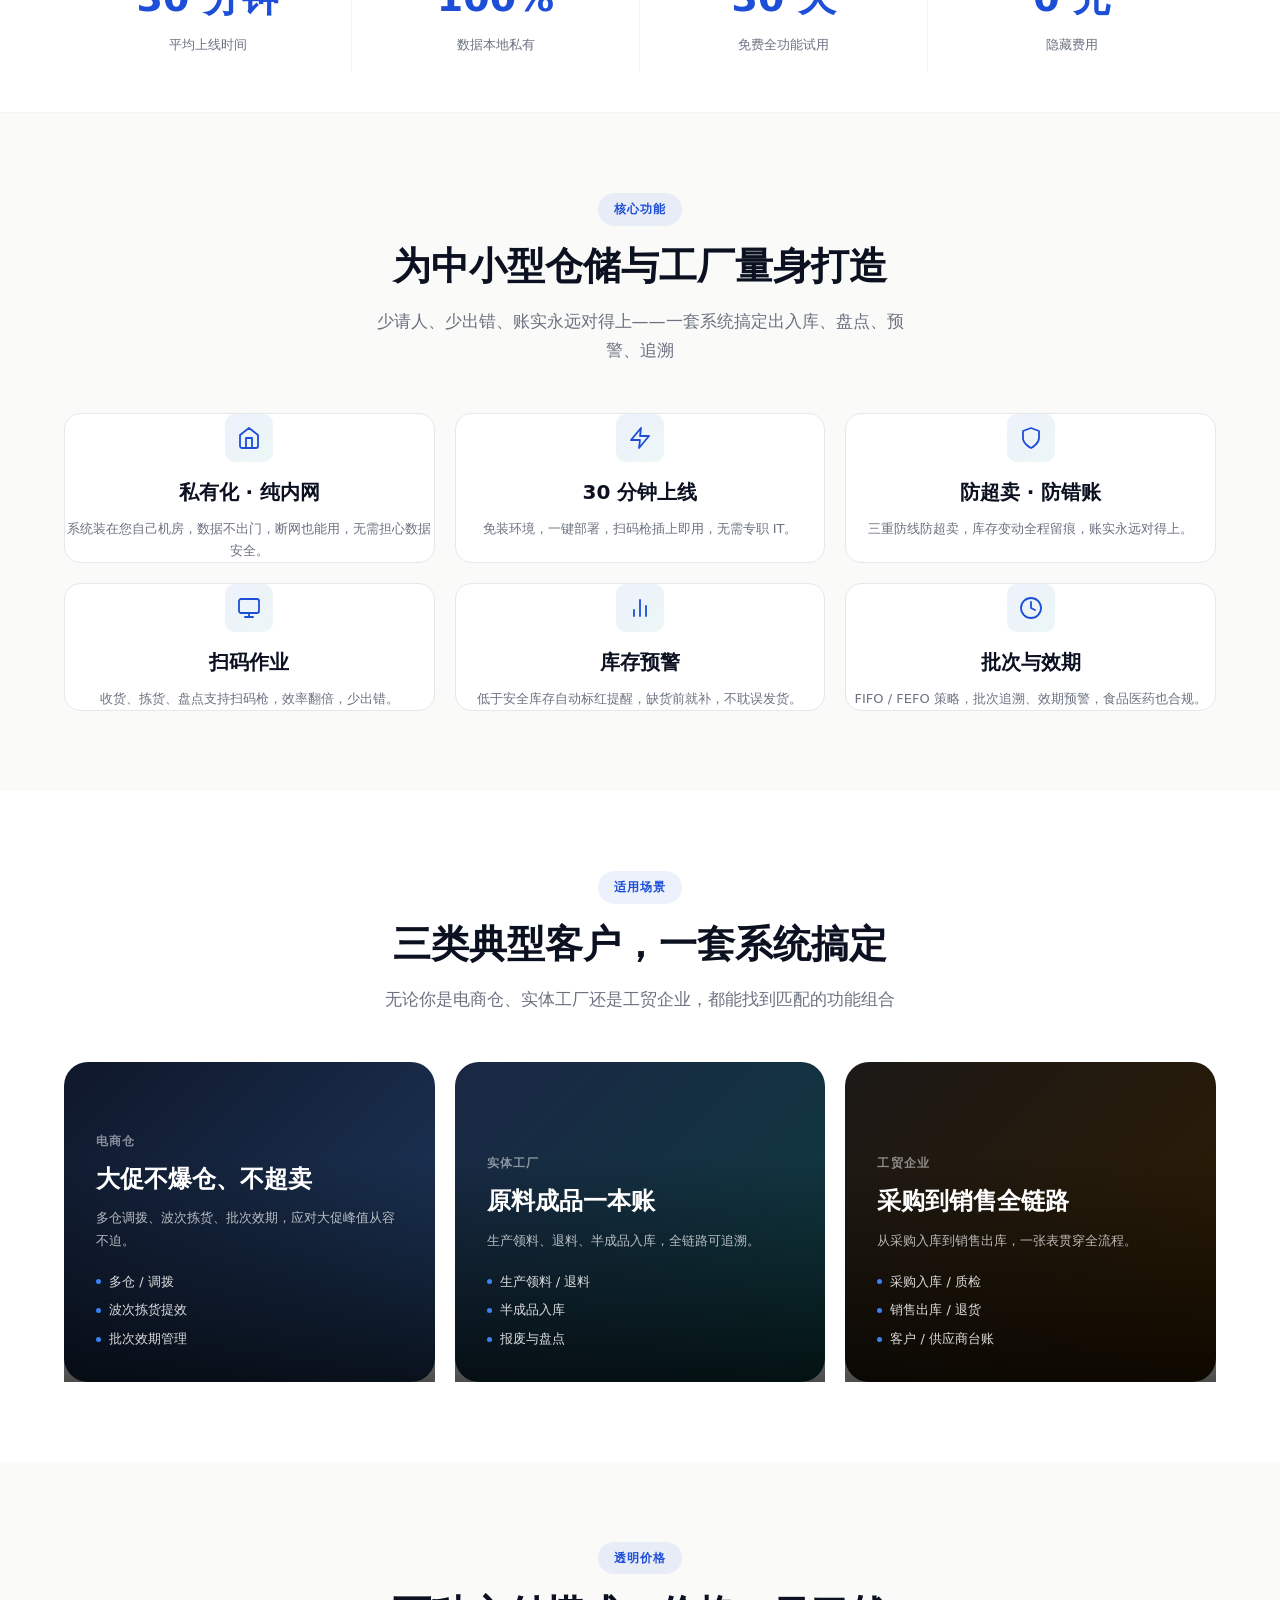
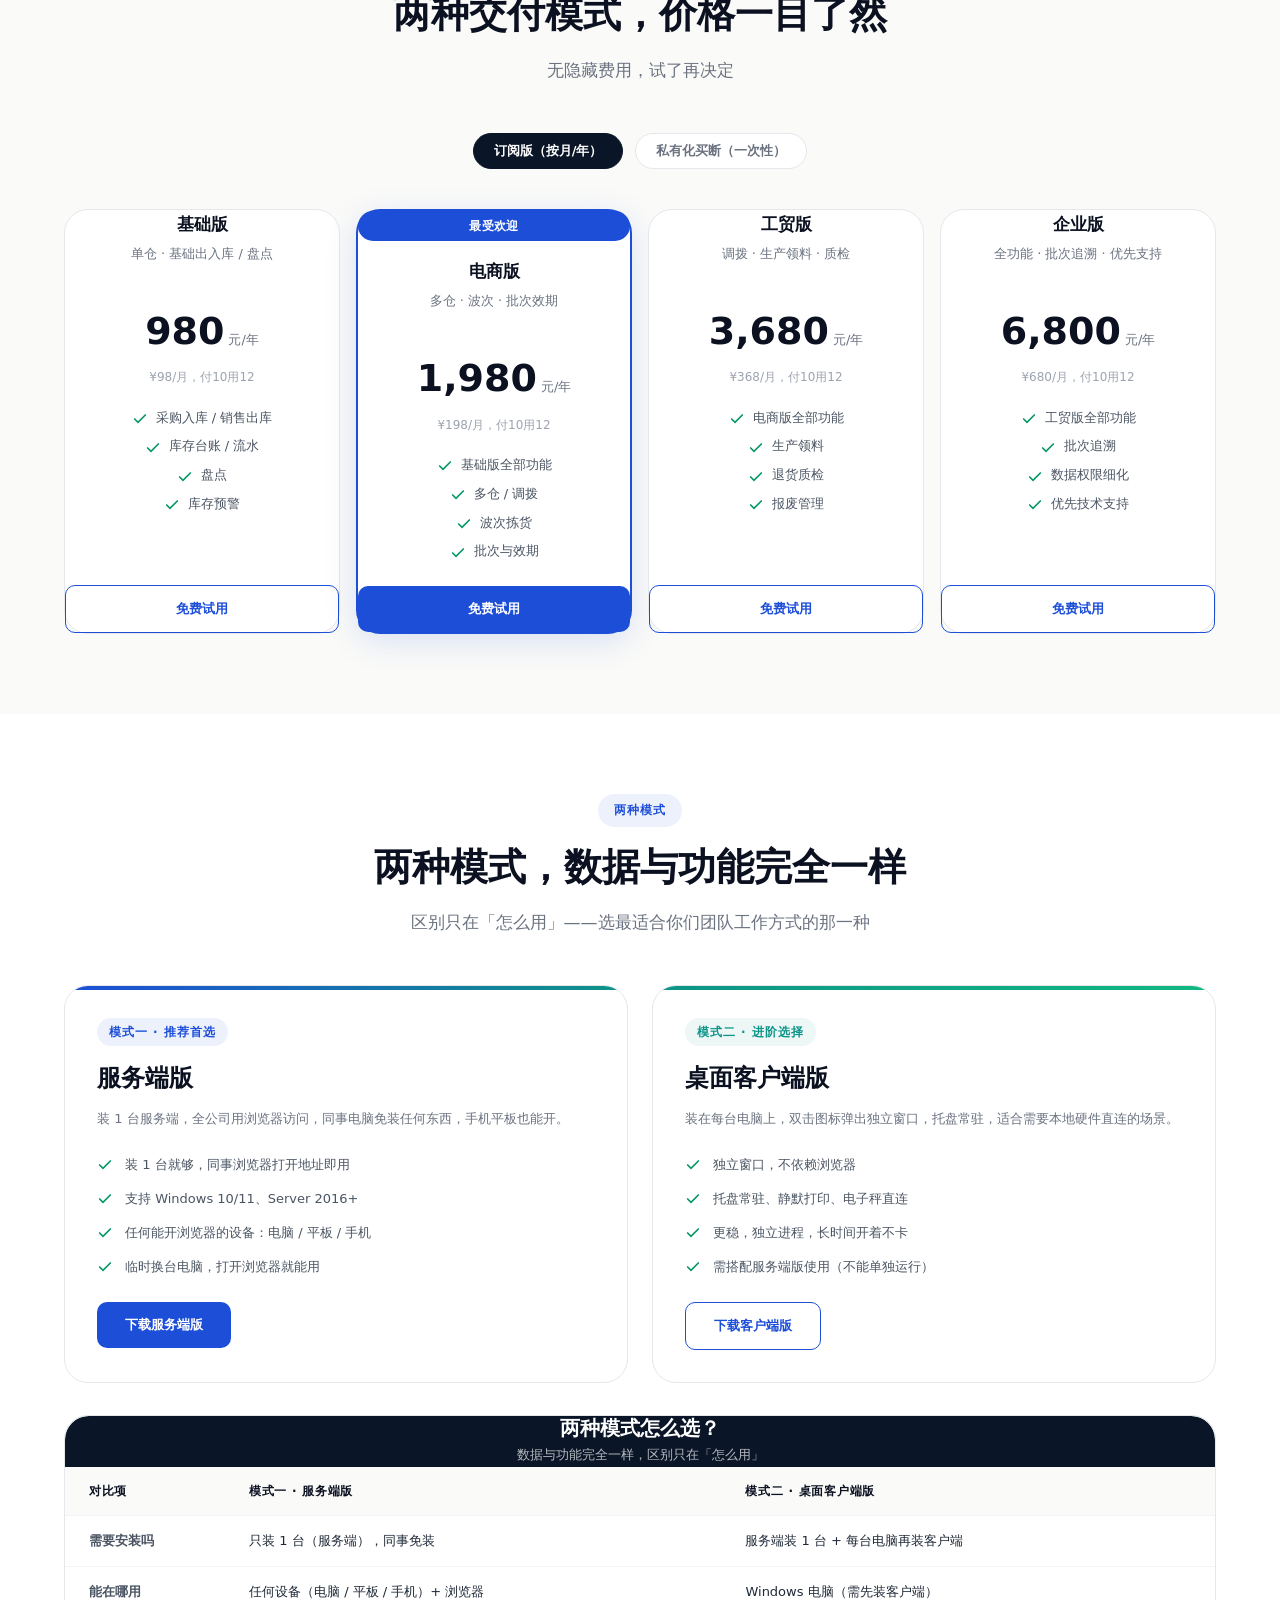
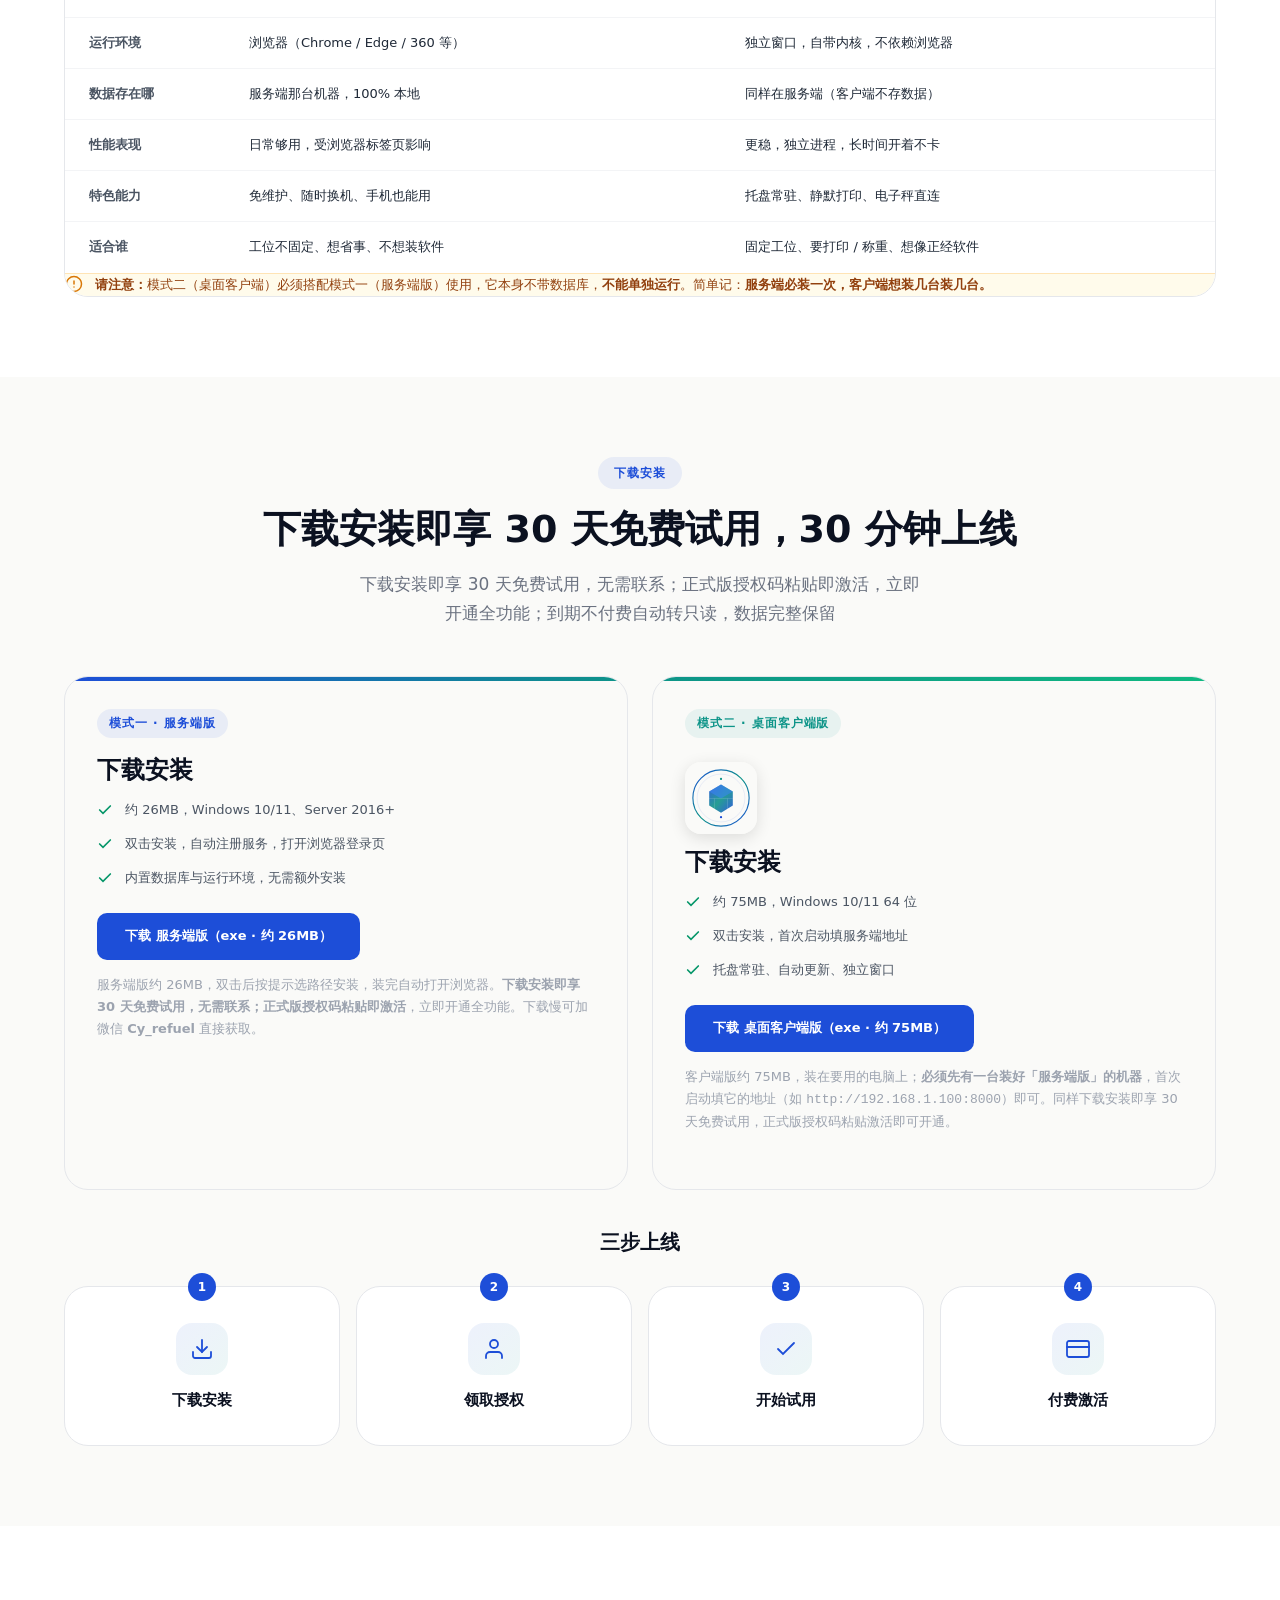
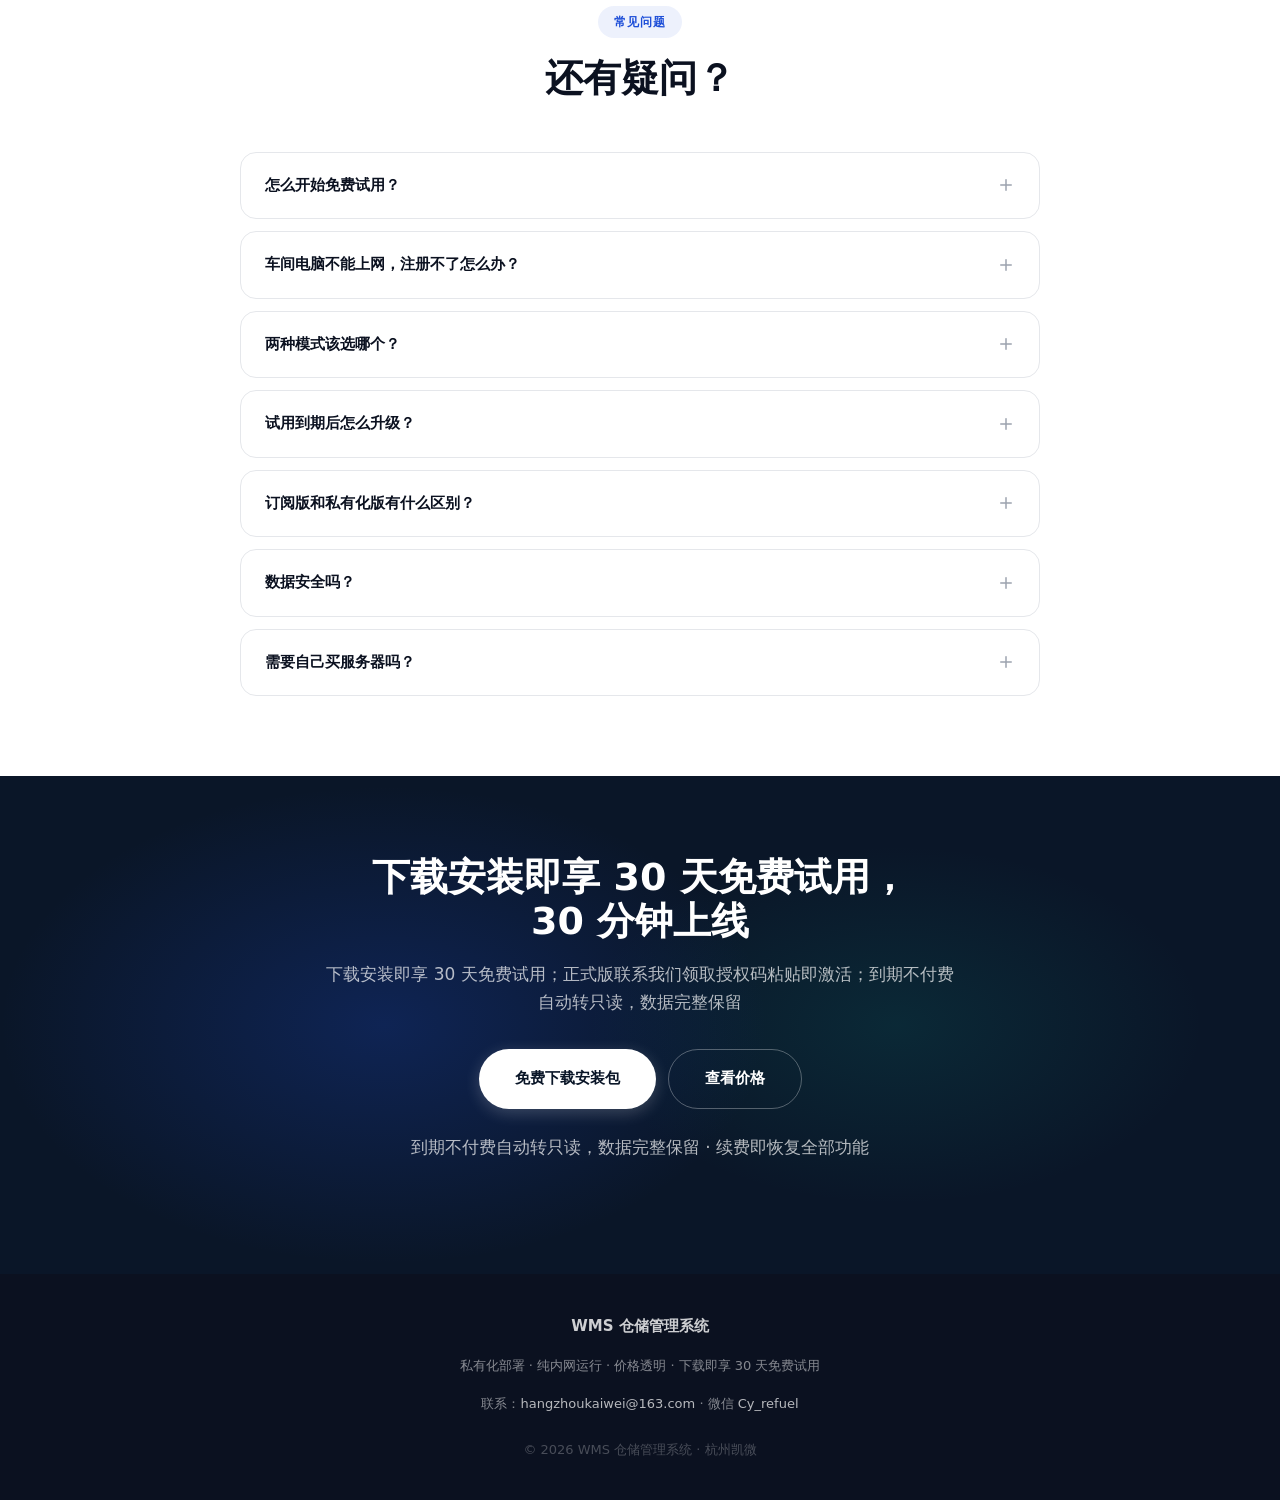
==== commit 0312b1d0: "官网品牌图与客户端桌面图统一改为方案二（立体仓储盒）" ====
--- a/index.html
+++ b/index.html
@@ -1150,7 +1150,7 @@
 <nav class="nav" id="nav" data-page-node-id="0AiLt4X4Nrt5WOfE3Zhi6r">
   <div class="nav-inner" data-page-node-id="zSuuUewus9aTZwcnXEaHFl">
     <a href="#" class="nav-brand" data-page-node-id="Ec3RpBwzsn9jPcaoYsU0r7">
-      <div class="nav-brand-icon" data-page-node-id="kRmnwxgJA4PGgzCbEqNOzr">仓</div>
+      <img src="logo/wms-logo-2-box.svg" alt="WMS 仓储管理系统" class="nav-brand-icon" style="background:transparent;box-shadow:none;object-fit:contain;padding:2px;">
       WMS
     </a>
     <div class="nav-links" id="navLinks" data-page-node-id="Ex8nGTbephVCxaKIyPjdJR">
@@ -2018,7 +2018,7 @@
       </div>
       <div class="mode-card" data-page-node-id="kLzJ7hNHS8Yx0X7rwt3QoS">
         <span class="mode-tag" style="background:rgba(13,148,136,0.08);color:var(--teal);" data-page-node-id="1SC1PWCFzTndPgEQQsl0ML">模式二 · 桌面客户端版</span>
-        <div style="margin:8px 0 12px;"><img src="logo/wms-logo-1-w-monogram.svg" alt="WMS 桌面客户端图标" style="width:72px;height:72px;border-radius:16px;box-shadow:0 4px 16px rgba(0,0,0,0.12);"></div>
+        <div style="margin:8px 0 12px;"><img src="logo/wms-logo-2-box.svg" alt="WMS 桌面客户端图标" style="width:72px;height:72px;border-radius:16px;box-shadow:0 4px 16px rgba(0,0,0,0.12);"></div>
         <h3 data-page-node-id="phcelNVb1CPrRZ9tiXEBL3">下载安装</h3>
         <ul class="mode-list" data-page-node-id="94N4qum3E8Bck9fMdtmeH6">
           <li data-page-node-id="63kjps9eqkqEWZup8SD8f4"><svg viewBox="0 0 24 24" fill="none" stroke-width="2.5" stroke-linecap="round" data-page-node-id="PcoNmnXJadjDL6AuOl7G04"><polyline points="20 6 9 17 4 12" data-page-node-id="3a3AiT1KY4JtLAieBSoQbj"/></svg>约 75MB，Windows 10/11 64 位</li>
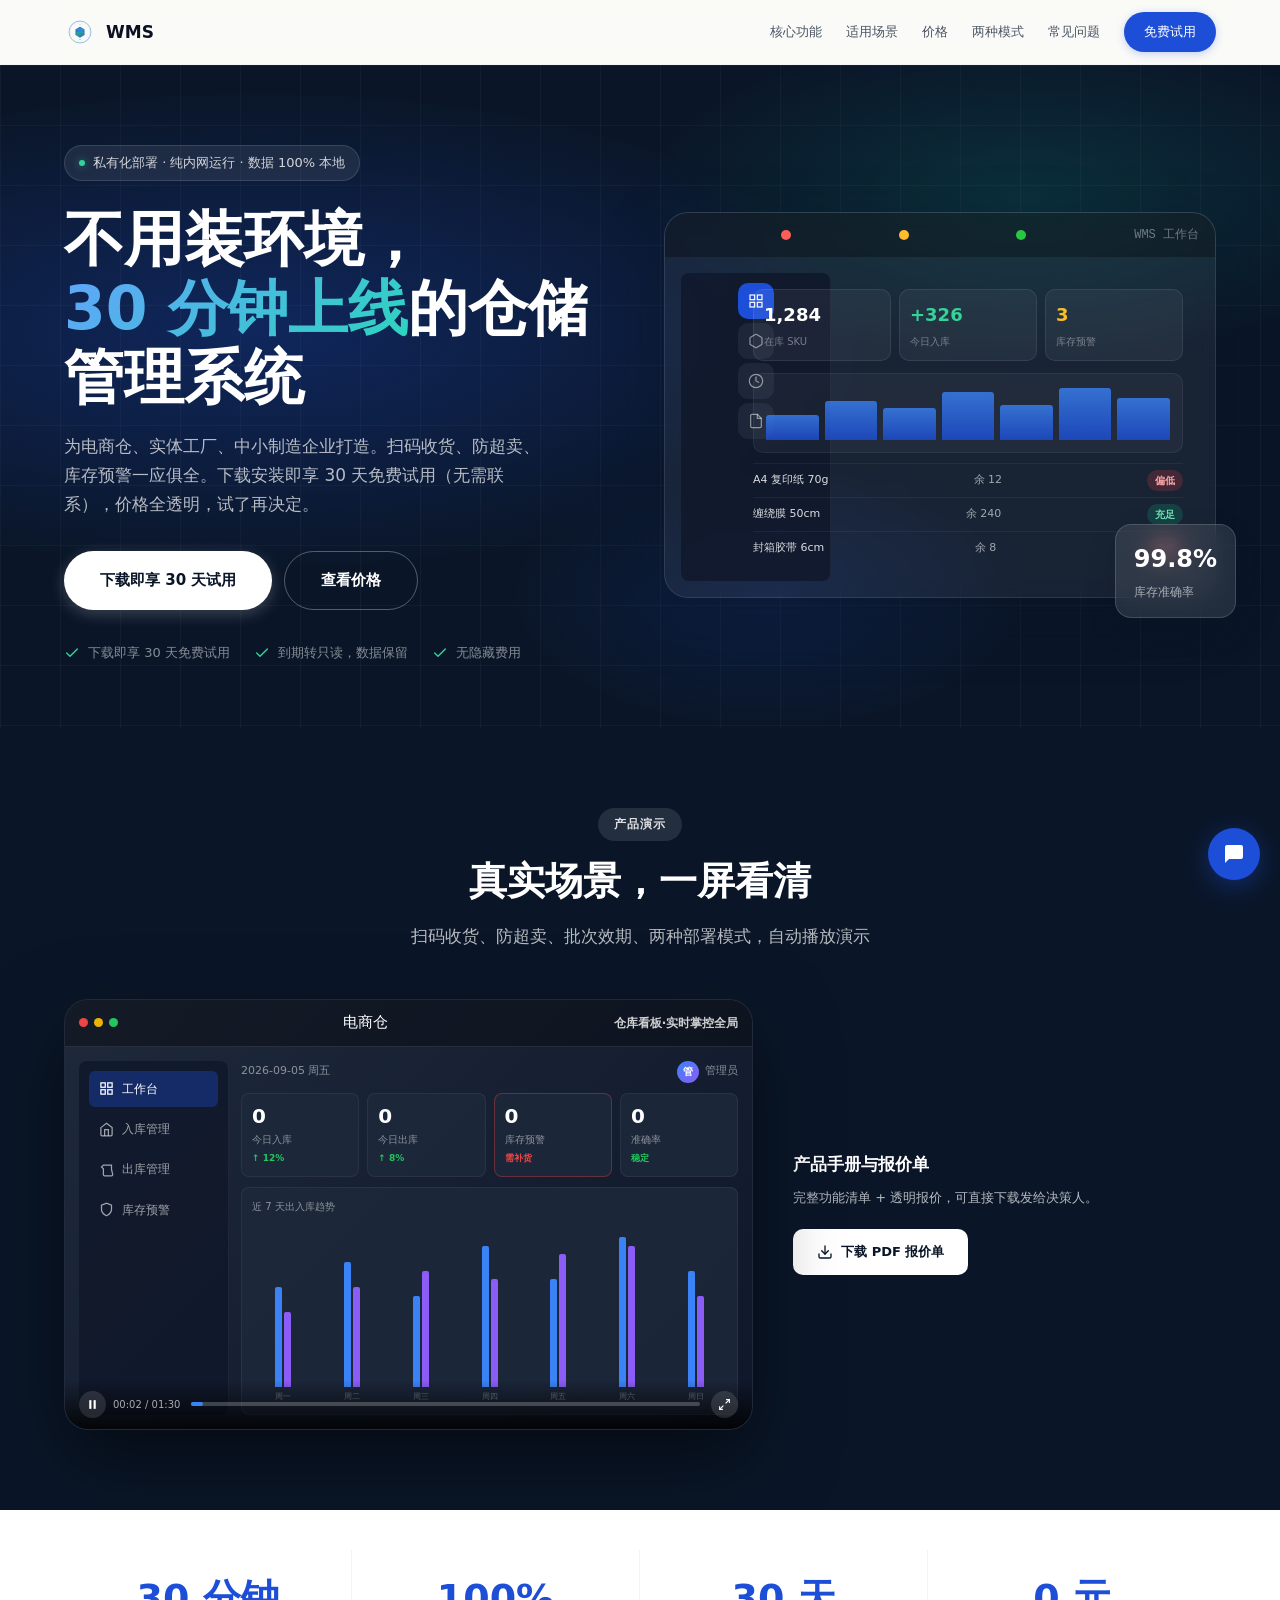
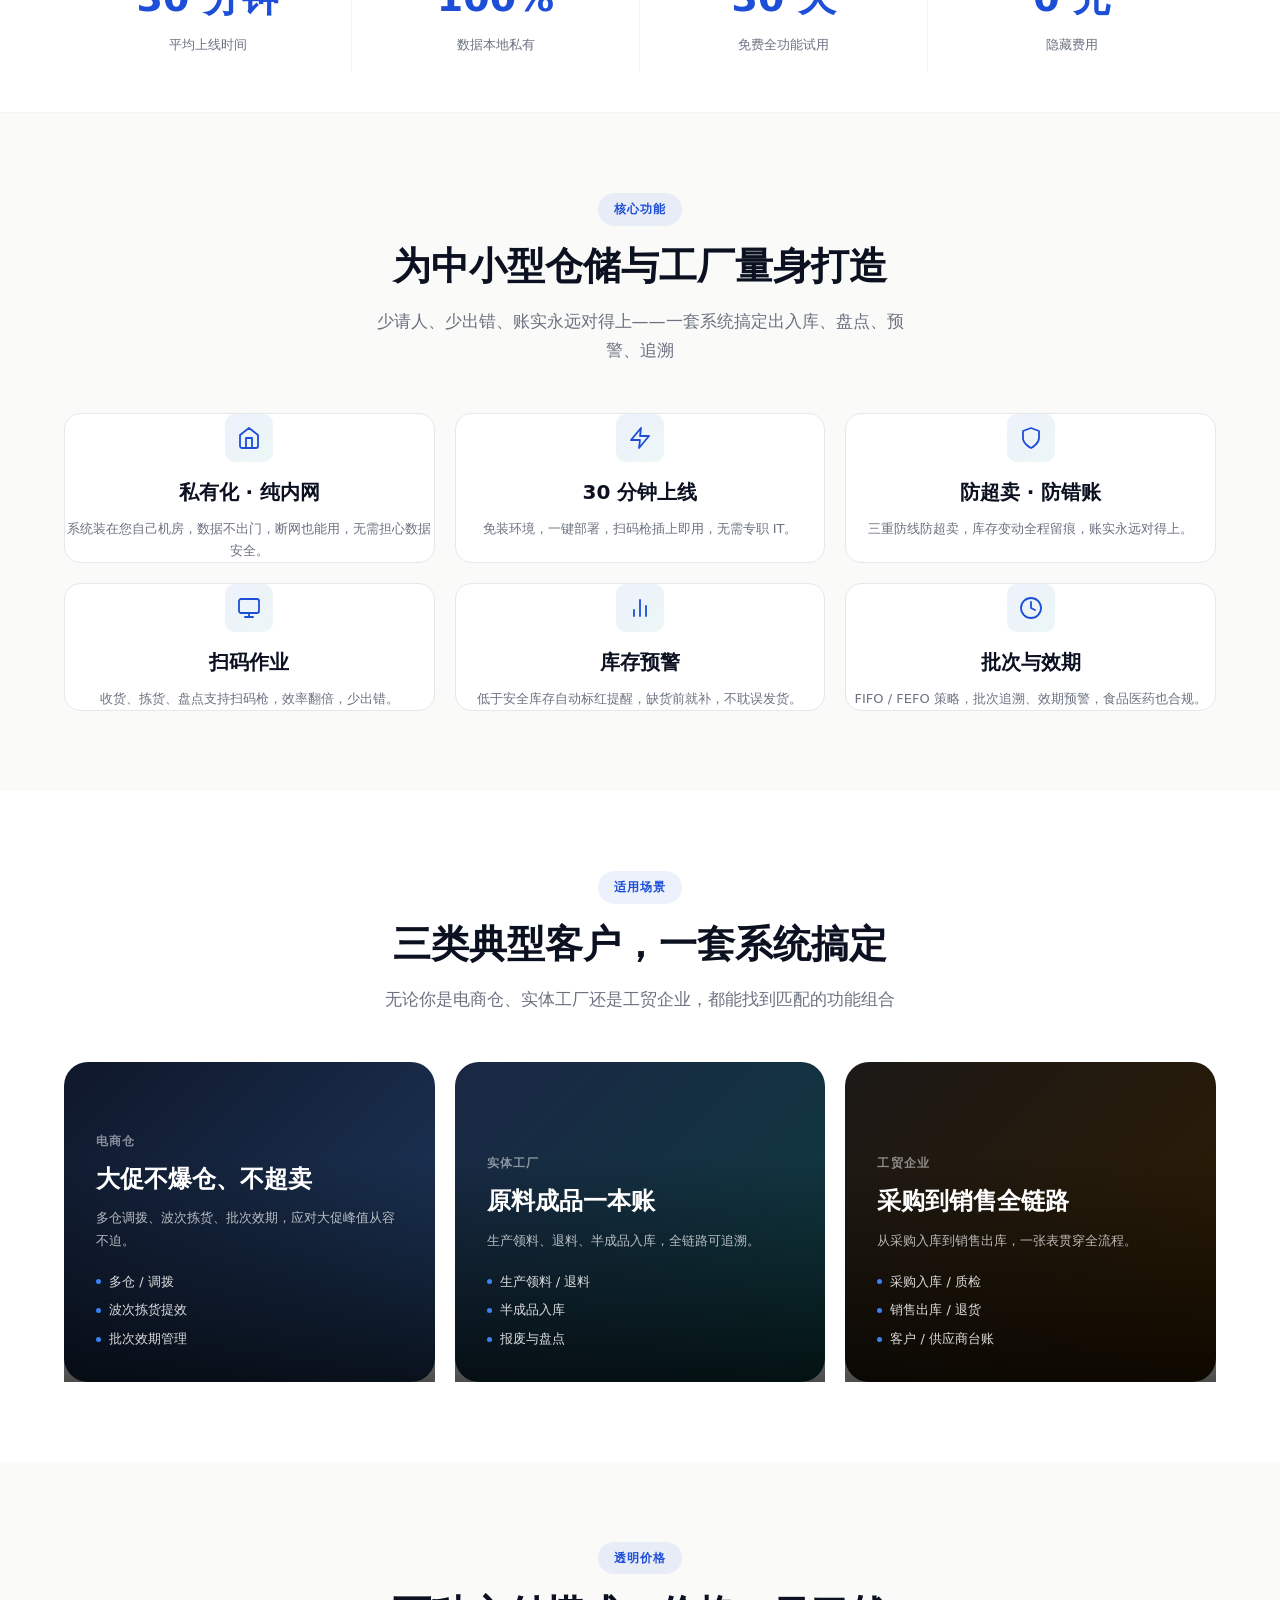
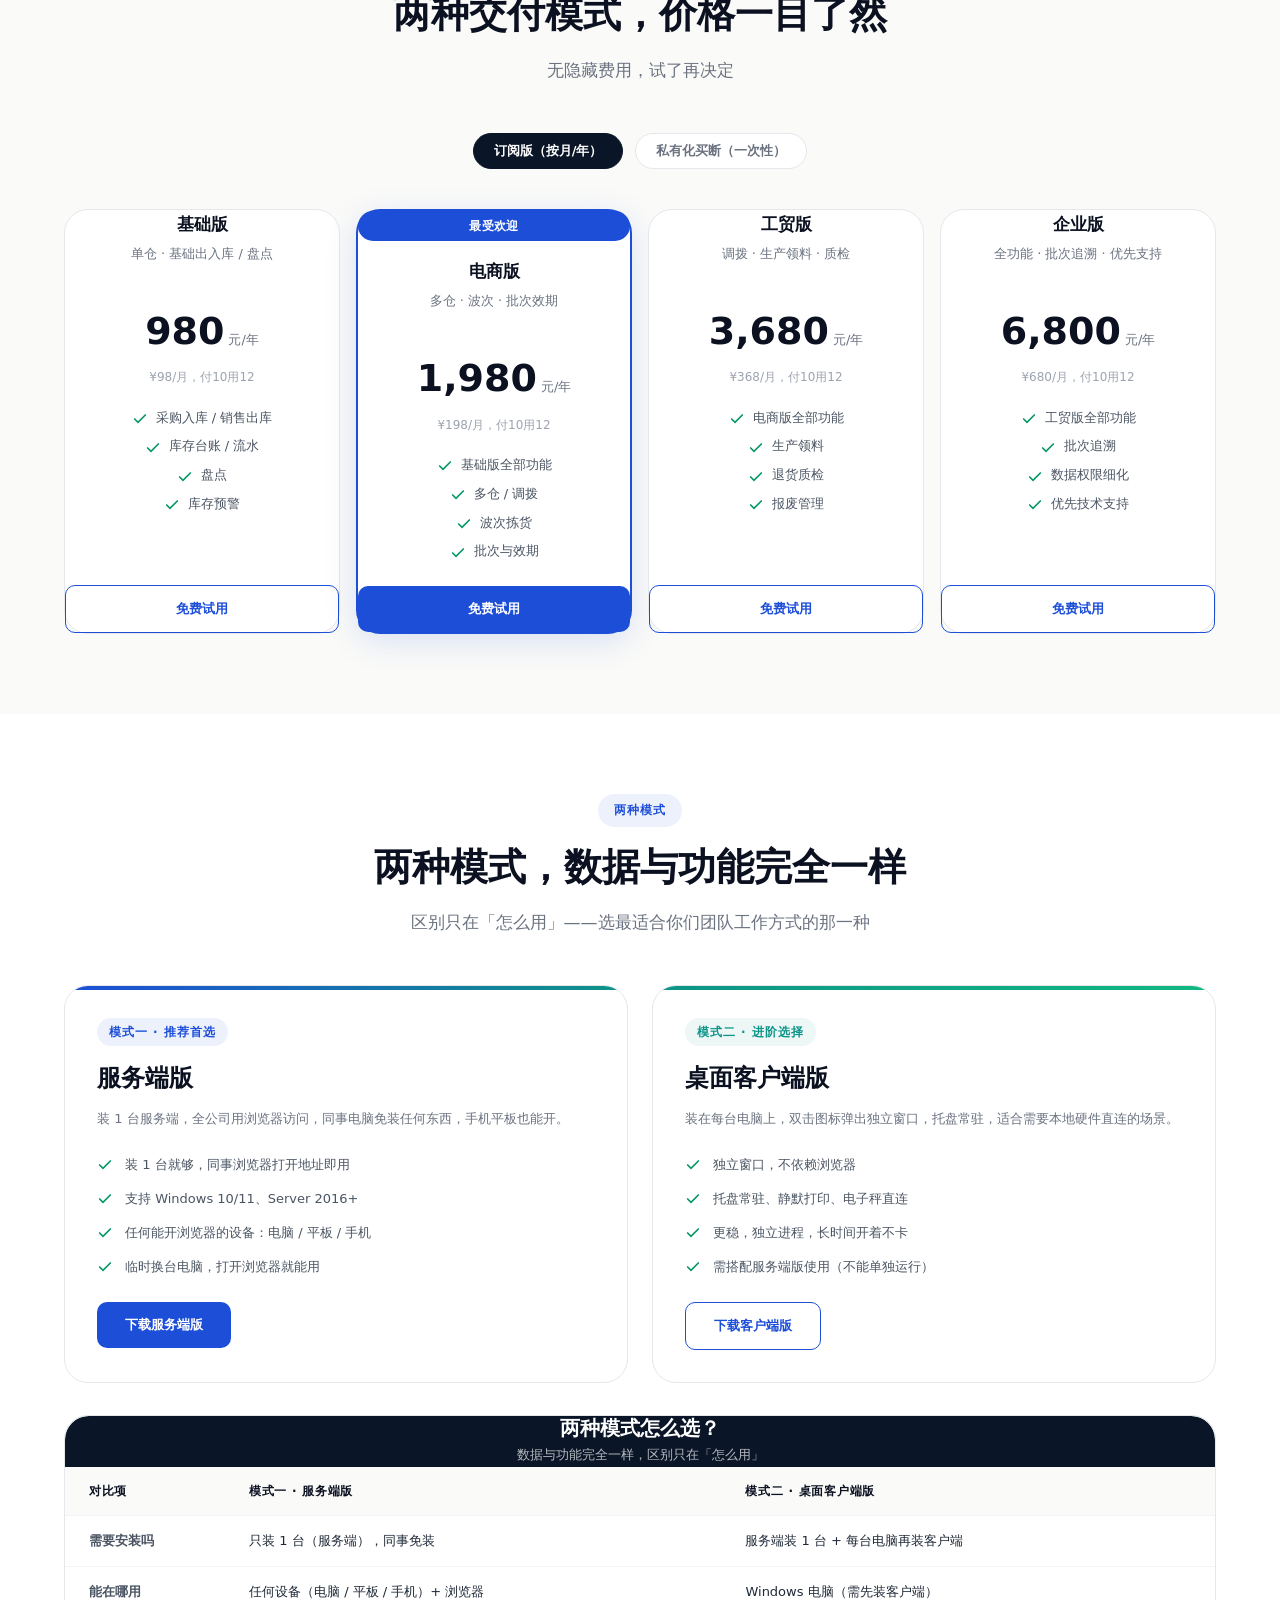
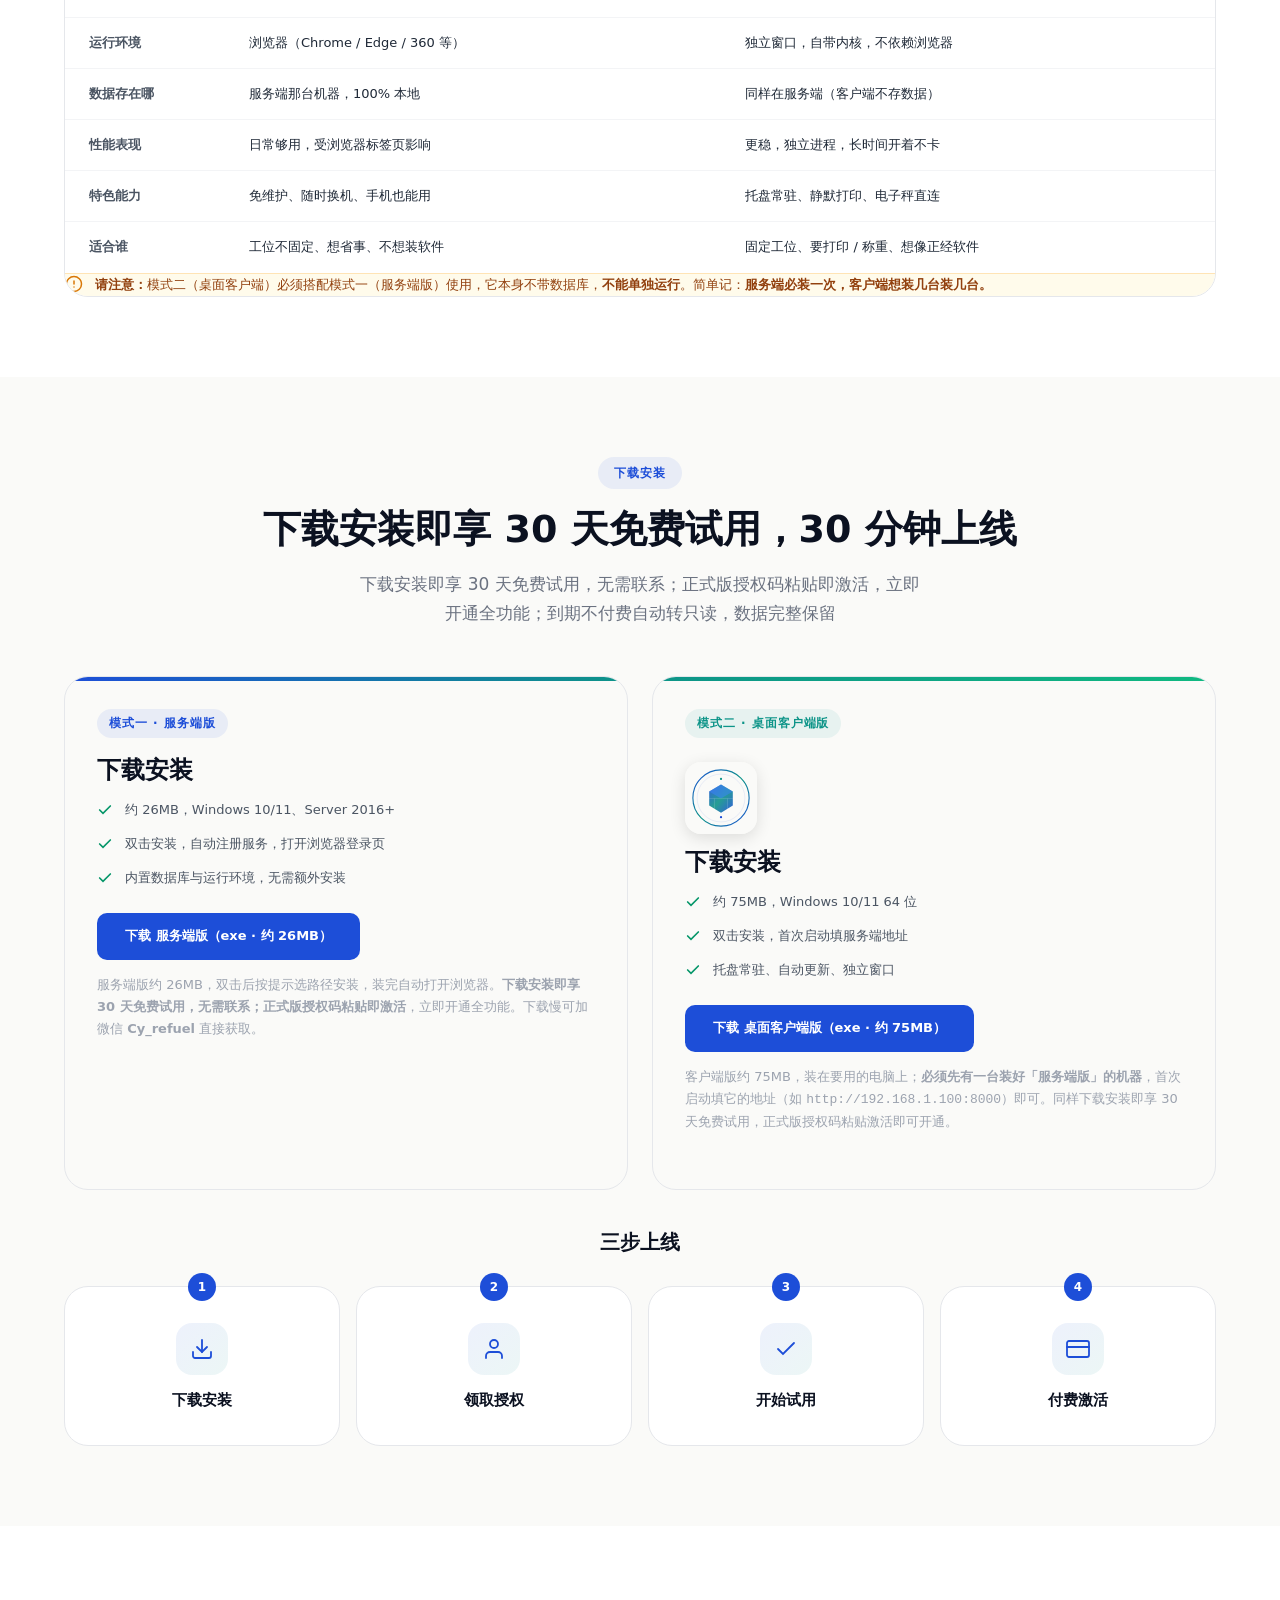
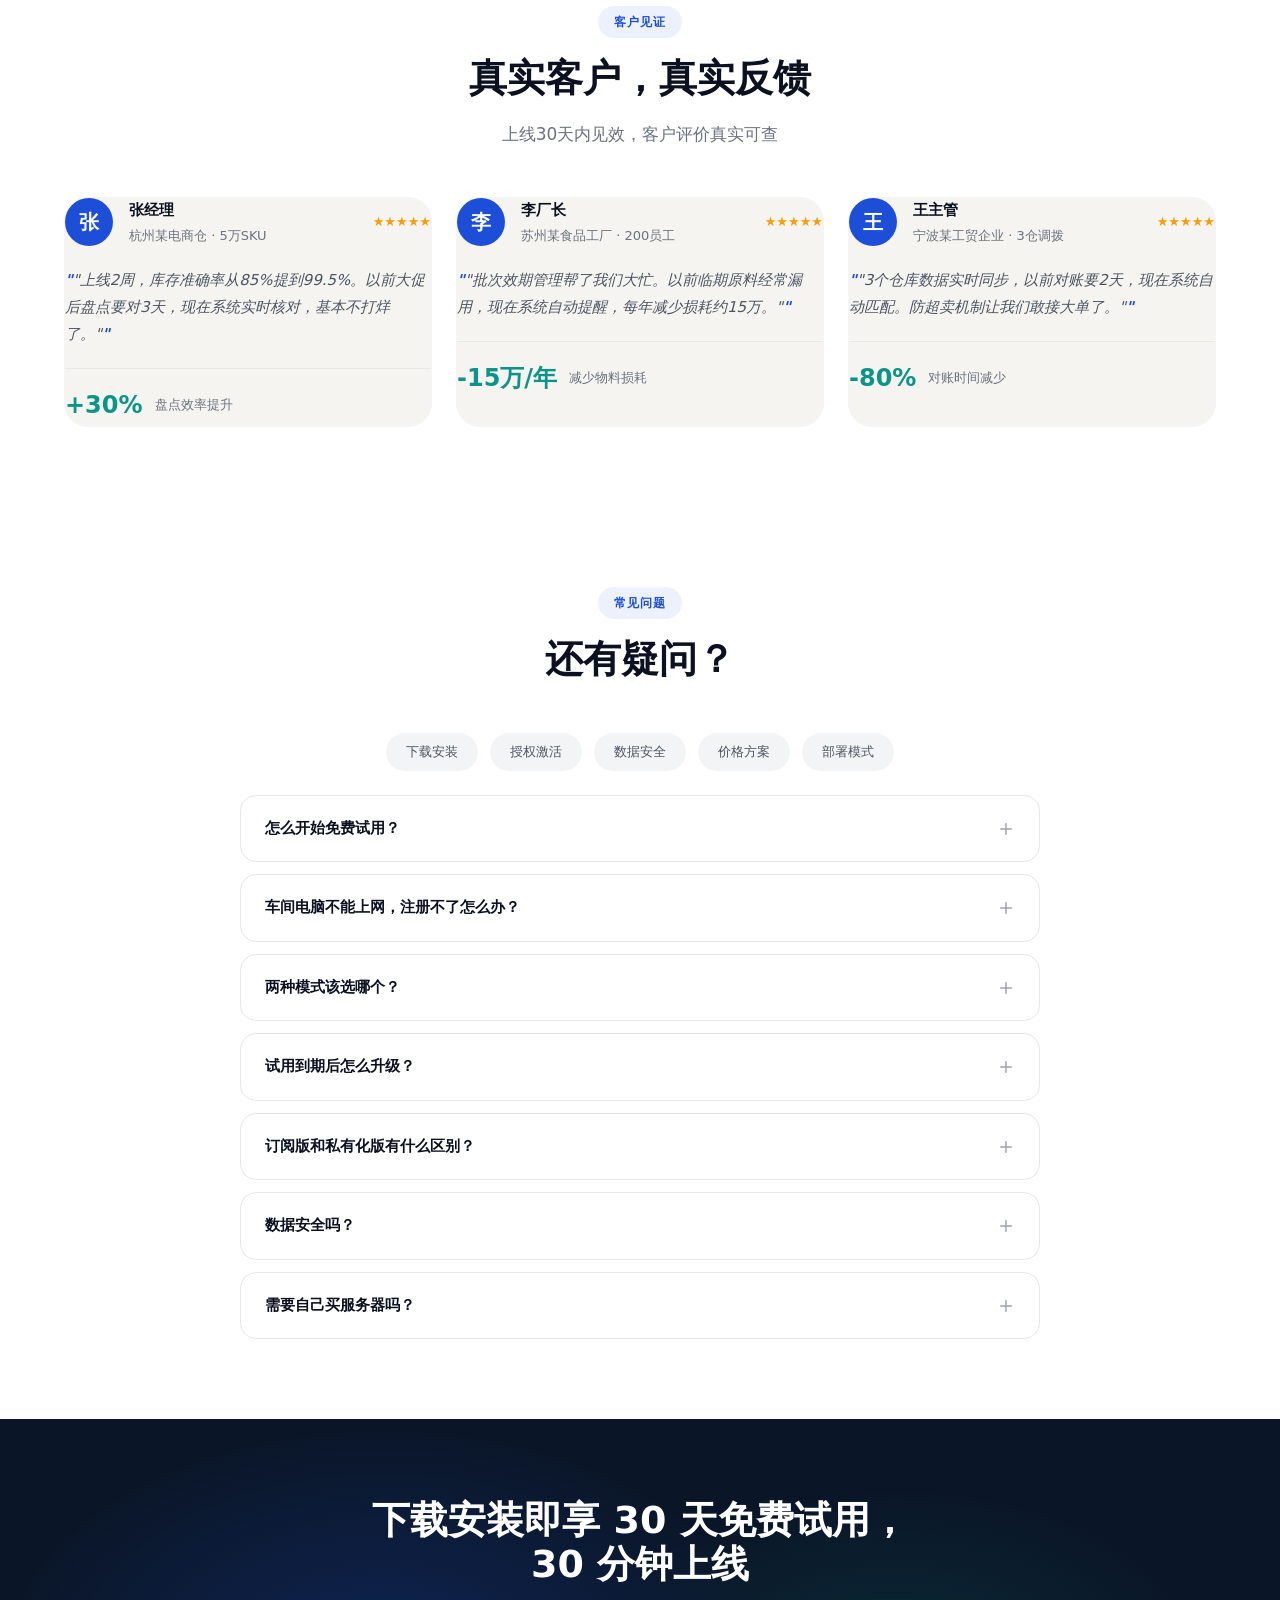
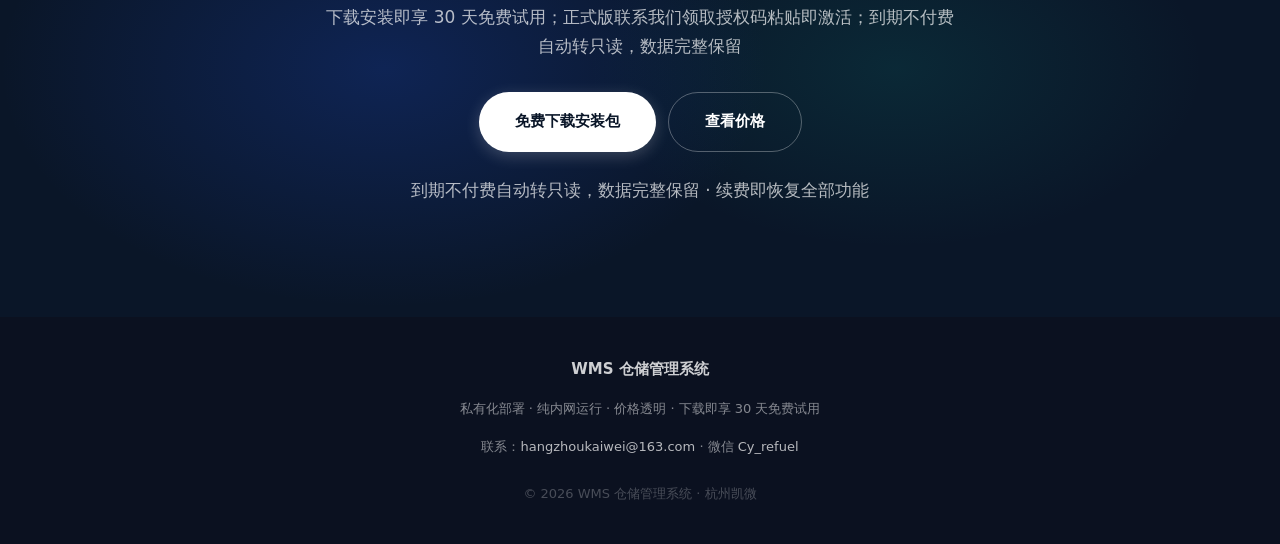
==== commit 94cf5132: "官网优化 v2.1: 轮播加标签+客户案例区+FAQ目录" ====
--- a/index.html
+++ b/index.html
@@ -1140,6 +1140,75 @@
   cursor: pointer; transition: background var(--duration-fast);
 }
 .chat-input-row button:hover { background: var(--cobalt-dark); }
+
+/* ============================================================
+   TESTIMONIALS
+   ============================================================ */
+.testimonials-grid { display: grid; grid-template-columns: repeat(3, 1fr); gap: var(--space-6); }
+@media (max-width: 960px) { .testimonials-grid { grid-template-columns: repeat(2, 1fr); } }
+@media (max-width: 640px) { .testimonials-grid { grid-template-columns: 1fr; } }
+
+.testimonial-card {
+  background: var(--cream-warm);
+  border-radius: var(--radius-xl);
+  padding: var(--space-7);
+  border: 1px solid var(--border-subtle);
+  transition: box-shadow var(--duration-fast), transform var(--duration-normal);
+}
+.testimonial-card:hover { box-shadow: var(--shadow-md); transform: translateY(-2px); }
+
+.testimonial-header { display: flex; align-items: center; gap: var(--space-4); margin-bottom: var(--space-5); }
+.testimonial-avatar {
+  width: 48px; height: 48px;
+  background: var(--cobalt);
+  color: white; font-weight: 700; font-size: var(--text-xl);
+  border-radius: 50%;
+  display: flex; align-items: center; justify-content: center;
+}
+.testimonial-info { flex: 1; }
+.testimonial-name { font-weight: 700; color: var(--ink); }
+.testimonial-company { font-size: var(--text-sm); color: var(--text-muted); margin-top: 2px; }
+.testimonial-rating { font-size: var(--text-sm); color: #F59E0B; }
+
+.testimonial-quote p {
+  font-size: var(--text-base);
+  color: var(--text-2);
+  line-height: 1.8;
+  margin-bottom: var(--space-5);
+  font-style: italic;
+}
+.testimonial-quote p::before { content: '"'; color: var(--cobalt); font-weight: 700; }
+.testimonial-quote p::after { content: '"'; color: var(--cobalt); font-weight: 700; }
+
+.testimonial-metric {
+  display: flex; align-items: center; gap: var(--space-3);
+  padding-top: var(--space-4);
+  border-top: 1px solid var(--border);
+}
+.metric-value { font-size: var(--text-2xl); font-weight: 800; color: var(--teal); }
+.metric-label { font-size: var(--text-sm); color: var(--text-muted); }
+
+/* FAQ 导航 */
+.faq-nav {
+  display: flex;
+  gap: var(--space-3);
+  flex-wrap: wrap;
+  margin-bottom: var(--space-6);
+  justify-content: center;
+}
+.faq-nav-item {
+  padding: var(--space-2) var(--space-5);
+  background: var(--border-subtle);
+  border-radius: var(--radius-full);
+  font-size: var(--text-sm);
+  color: var(--text-2);
+  text-decoration: none;
+  transition: all var(--duration-fast);
+}
+.faq-nav-item:hover {
+  background: var(--cobalt);
+  color: white;
+}
 </style>
 </head>
 <body data-page-node-id="Xmq9aFMgAtufA8IeExxast">
@@ -1268,7 +1337,8 @@
                 <span class="dot"></span>
                 <span class="dot"></span>
               </div>
-              <div class="scene-title">仓储管理系统</div>
+              <div class="scene-eyebrow">电商仓</div>
+              <div class="scene-title">仓库看板·实时掌控全局</div>
             </div>
             <div class="scene-content">
               <div class="mock-sidebar">
@@ -1331,7 +1401,8 @@
           <div class="demo-scene" data-scene="2">
             <div class="scene-header">
               <div class="scene-dots"><span class="dot"></span><span class="dot"></span><span class="dot"></span></div>
-              <div class="scene-title">扫码收货</div>
+              <div class="scene-eyebrow">实体工厂</div>
+              <div class="scene-title">扫码收货·5分钟上手</div>
             </div>
             <div class="scene-content receipt-mode">
               <div class="receipt-main">
@@ -1401,7 +1472,8 @@
           <div class="demo-scene" data-scene="3">
             <div class="scene-header">
               <div class="scene-dots"><span class="dot"></span><span class="dot"></span><span class="dot"></span></div>
-              <div class="scene-title">防超卖机制</div>
+              <div class="scene-eyebrow">工贸企业</div>
+              <div class="scene-title">防超卖·三重保险零风险</div>
             </div>
             <div class="scene-content security-mode">
               <div class="security-main">
@@ -1461,7 +1533,8 @@
           <div class="demo-scene" data-scene="4">
             <div class="scene-header">
               <div class="scene-dots"><span class="dot"></span><span class="dot"></span><span class="dot"></span></div>
-              <div class="scene-title">批次效期管理</div>
+              <div class="scene-eyebrow">食品/医药</div>
+              <div class="scene-title">批次效期·先进先出可追溯</div>
             </div>
             <div class="scene-content batch-mode">
               <div class="batch-main">
@@ -1531,7 +1604,8 @@
           <div class="demo-scene" data-scene="5">
             <div class="scene-header">
               <div class="scene-dots"><span class="dot"></span><span class="dot"></span><span class="dot"></span></div>
-              <div class="scene-title">部署模式对比</div>
+              <div class="scene-eyebrow">灵活部署</div>
+              <div class="scene-title">两种模式·按需选择</div>
             </div>
             <div class="scene-content deploy-mode">
               <div class="deploy-compare">
@@ -1575,7 +1649,8 @@
           <div class="demo-scene" data-scene="6">
             <div class="scene-header">
               <div class="scene-dots"><span class="dot"></span><span class="dot"></span><span class="dot"></span></div>
-              <div class="scene-title">透明价格，自由试用</div>
+              <div class="scene-eyebrow">零风险试用</div>
+              <div class="scene-title">透明定价·30天免费体验</div>
             </div>
             <div class="scene-content pricing-mode">
               <div class="pricing-main">
@@ -2072,6 +2147,72 @@
      ============================================================ -->
 
 <!-- ============================================================
+     TESTIMONIALS
+     ============================================================ -->
+<section class="section section-alt" id="testimonials" data-page-node-id="testimonials_section">
+  <div class="wrap" data-page-node-id="testimonials_wrap">
+    <div class="section-header reveal" data-page-node-id="testimonials_header">
+      <span class="section-label" data-page-node-id="testimonials_label">客户见证</span>
+      <h2 class="section-title" data-page-node-id="testimonials_title">真实客户，真实反馈</h2>
+      <p class="section-desc" data-page-node-id="testimonials_desc">上线30天内见效，客户评价真实可查</p>
+    </div>
+    <div class="testimonials-grid" data-page-node-id="testimonials_grid">
+      <div class="testimonial-card reveal" data-page-node-id="testimonial_1">
+        <div class="testimonial-header">
+          <div class="testimonial-avatar">张</div>
+          <div class="testimonial-info">
+            <div class="testimonial-name">张经理</div>
+            <div class="testimonial-company">杭州某电商仓 · 5万SKU</div>
+          </div>
+          <div class="testimonial-rating">★★★★★</div>
+        </div>
+        <div class="testimonial-quote" data-page-node-id="testimonial_1_quote">
+          <p>"上线2周，库存准确率从85%提到99.5%。以前大促后盘点要对3天，现在系统实时核对，基本不打烊了。"</p>
+        </div>
+        <div class="testimonial-metric" data-page-node-id="testimonial_1_metric">
+          <span class="metric-value">+30%</span>
+          <span class="metric-label">盘点效率提升</span>
+        </div>
+      </div>
+      <div class="testimonial-card reveal reveal-delay-1" data-page-node-id="testimonial_2">
+        <div class="testimonial-header">
+          <div class="testimonial-avatar">李</div>
+          <div class="testimonial-info">
+            <div class="testimonial-name">李厂长</div>
+            <div class="testimonial-company">苏州某食品工厂 · 200员工</div>
+          </div>
+          <div class="testimonial-rating">★★★★★</div>
+        </div>
+        <div class="testimonial-quote" data-page-node-id="testimonial_2_quote">
+          <p>"批次效期管理帮了我们大忙。以前临期原料经常漏用，现在系统自动提醒，每年减少损耗约15万。"</p>
+        </div>
+        <div class="testimonial-metric" data-page-node-id="testimonial_2_metric">
+          <span class="metric-value">-15万/年</span>
+          <span class="metric-label">减少物料损耗</span>
+        </div>
+      </div>
+      <div class="testimonial-card reveal reveal-delay-2" data-page-node-id="testimonial_3">
+        <div class="testimonial-header">
+          <div class="testimonial-avatar">王</div>
+          <div class="testimonial-info">
+            <div class="testimonial-name">王主管</div>
+            <div class="testimonial-company">宁波某工贸企业 · 3仓调拨</div>
+          </div>
+          <div class="testimonial-rating">★★★★★</div>
+        </div>
+        <div class="testimonial-quote" data-page-node-id="testimonial_3_quote">
+          <p>"3个仓库数据实时同步，以前对账要2天，现在系统自动匹配。防超卖机制让我们敢接大单了。"</p>
+        </div>
+        <div class="testimonial-metric" data-page-node-id="testimonial_3_metric">
+          <span class="metric-value">-80%</span>
+          <span class="metric-label">对账时间减少</span>
+        </div>
+      </div>
+    </div>
+  </div>
+</section>
+
+<!-- ============================================================
      FAQ
      ============================================================ -->
 <section class="section section-alt" id="faq" data-page-node-id="YLSc0zrCnduWZE43HO7R3V">
@@ -2080,32 +2221,39 @@
       <span class="section-label" data-page-node-id="RMvQzzA89YJqfxGE8wB9NO">常见问题</span>
       <h2 class="section-title" data-page-node-id="J7gFTRCG5AihKh8zXi1NDA">还有疑问？</h2>
     </div>
+    <div class="faq-nav reveal" data-page-node-id="faq_nav">
+      <a href="#faq-install" class="faq-nav-item">下载安装</a>
+      <a href="#faq-activation" class="faq-nav-item">授权激活</a>
+      <a href="#faq-data" class="faq-nav-item">数据安全</a>
+      <a href="#faq-price" class="faq-nav-item">价格方案</a>
+      <a href="#faq-deploy" class="faq-nav-item">部署模式</a>
+    </div>
     <div class="faq-list reveal" data-page-node-id="01NiBxTgGaQBOS54tChzmH">
-      <div class="faq-item" data-page-node-id="ZZL2SqzB7HhU8a3z63Gd16">
+      <div id="faq-install" class="faq-item" data-page-node-id="ZZL2SqzB7HhU8a3z63Gd16">
         <div class="faq-q" data-page-node-id="ZzWns9Zc7zN7mKT5uKM3Ir">怎么开始免费试用？<svg viewBox="0 0 24 24" fill="none" stroke-width="2" stroke-linecap="round" data-page-node-id="7HuhbodepRKlyepqbx6RSz"><line x1="12" y1="5" x2="12" y2="19" data-page-node-id="gOaEUsYWPepk73A1SMSmzu"/><line x1="5" y1="12" x2="19" y2="12" data-page-node-id="DQsPlvzVClMea5S0OVWs5F"/></svg></div>
         <div class="faq-a" data-page-node-id="YgvESIYB8Vk3SIHiTsSEHx"><div class="faq-a-inner" data-page-node-id="SEAM26nAXz2ZAEnxXnCIrI">从官网「下载安装」区任选一种模式：服务端版（装 1 台，全公司浏览器用，同事免装）或桌面客户端版（装在每台电脑，独立窗口，需搭配服务端版）。双击按提示安装，<b data-page-node-id="SEAM26nAXz2ZAEnxXnCIrI">下载安装即享 30 天免费试用，正式版授权码粘贴即激活</b>，立即开通全功能试用。到期不付费自动转只读，数据完整保留，续费即恢复。</div></div>
       </div>
-      <div class="faq-item" data-page-node-id="shcFYHZazneGMbcLw1rFaP2">
+      <div id="faq-activation" class="faq-item" data-page-node-id="shcFYHZazneGMbcLw1rFaP2">
         <div class="faq-q" data-page-node-id="0BPhaupx4O0gybEiS2Hfiv2">车间电脑不能上网，注册不了怎么办？<svg viewBox="0 0 24 24" fill="none" stroke-width="2" stroke-linecap="round" data-page-node-id="WSFjjkcsnNNrX8RNjHxbJL2"><line x1="12" y1="5" x2="12" y2="19" data-page-node-id="9UAoiV7jNea3AKK1YJ8sOI2"/><line x1="5" y1="12" x2="19" y2="12" data-page-node-id="YjVmhTZcxVOsnArJ6rFaLj2"/></svg></div>
         <div class="faq-a" data-page-node-id="iQFXBwRtM9buRSUV6vebEO2"><div class="faq-a-inner" data-page-node-id="jNCaH0ZBNiLmgXEZ92pFDq2">车间不上网也能激活：联系我们（微信 / 邮箱）获取离线授权，把软件生成的「申请码」发我们，我们返回「激活码」粘回软件即可，全程 3-5 分钟，试用权益完全一致。激活后软件依旧纯内网运行，不联网也能用。</div></div>
       </div>
-      <div class="faq-item" data-page-node-id="shcFYHZazneGMbcLw1rFaP">
+      <div id="faq-deploy" class="faq-item" data-page-node-id="shcFYHZazneGMbcLw1rFaP">
         <div class="faq-q" data-page-node-id="0BPhaupx4O0gybEiS2Hfiv">两种模式该选哪个？<svg viewBox="0 0 24 24" fill="none" stroke-width="2" stroke-linecap="round" data-page-node-id="WSFjjkcsnNNrX8RNjHxbJL"><line x1="12" y1="5" x2="12" y2="19" data-page-node-id="9UAoiV7jNea3AKK1YJ8sOI"/><line x1="5" y1="12" x2="19" y2="12" data-page-node-id="YjVmhTZcxVOsnArJ6rFaLj"/></svg></div>
         <div class="faq-a" data-page-node-id="iQFXBwRtM9buRSUV6vebEO"><div class="faq-a-inner" data-page-node-id="jNCaH0ZBNiLmgXEZ92pFDq">想省事、工位不固定、不想给每台电脑装东西 → 选<b data-page-node-id="TFvDZwiZnee1tI0TOgoG0L">模式一 服务端版</b>（装 1 台就够，同事打开浏览器就能用，手机平板也能开）。想要独立窗口、托盘常驻、静默打印、电子秤直连 → 在服务端版基础上再装<b data-page-node-id="k846Mqjqq60rEzck8Dmst0">模式二 桌面客户端</b>。两者数据完全一样，也可以先用模式一，以后想用了再补装客户端。</div></div>
       </div>
-      <div class="faq-item" data-page-node-id="PQReOZCctLiyJrnBs4MPVk">
+      <div id="faq-price" class="faq-item" data-page-node-id="PQReOZCctLiyJrnBs4MPVk">
         <div class="faq-q" data-page-node-id="Cc9bf8yxS0lmQQHs7b6Fs2">试用到期后怎么升级？<svg viewBox="0 0 24 24" fill="none" stroke-width="2" stroke-linecap="round" data-page-node-id="ondTuwNT5IAqp4jGyX0Smy"><line x1="12" y1="5" x2="12" y2="19" data-page-node-id="SBqHJ0JREX6gVpBlscohKe"/><line x1="5" y1="12" x2="19" y2="12" data-page-node-id="DL00INUnw9PXtocsOnvNJt"/></svg></div>
         <div class="faq-a" data-page-node-id="fTNT4MIP0hc3g5bcKn2XwC"><div class="faq-a-inner" data-page-node-id="G1C7Hf6wxmW7iCxtaFFxu4">联系我们购买：选好版本和周期（月付 / 季付 / 年付 / 买断），付款后我们即时发送授权码，在软件「系统 → 授权」里粘贴即激活，<b data-page-node-id="G1C7Hf6wxmW7iCxtaFFxu4">秒级开通、无需重启、数据不丢</b>。大额订单可走对公转账、签合同、开发票。</div></div>
       </div>
-      <div class="faq-item" data-page-node-id="r3S6B8j9OiIih4tuKx0yaY">
+      <div id="faq-price" class="faq-item" data-page-node-id="r3S6B8j9OiIih4tuKx0yaY">
         <div class="faq-q" data-page-node-id="4nBYD1UzacPlGM1mpDq6jd">订阅版和私有化版有什么区别？<svg viewBox="0 0 24 24" fill="none" stroke-width="2" stroke-linecap="round" data-page-node-id="65G2JbRsmRWAValYXa1TY4"><line x1="12" y1="5" x2="12" y2="19" data-page-node-id="GkSBg0CTYUTVrDSZhVv2y9"/><line x1="5" y1="12" x2="19" y2="12" data-page-node-id="iuxAtoAnFeTmB6IFNH4xii"/></svg></div>
         <div class="faq-a" data-page-node-id="wUdlzYlJvOXLVpfpRNWoKq"><div class="faq-a-inner" data-page-node-id="GOT4CSolMEN6cKqvNlSviV">订阅版按月/年付费、由我方按客户独立开通，适合想低门槛先用的客户；私有化版一次性买断、装在您自己机房，适合要买断和数据强私有化的客户。功能完全一样。</div></div>
       </div>
-      <div class="faq-item" data-page-node-id="9VHbBTTLp08ujBqCAc48sf">
+      <div id="faq-data" class="faq-item" data-page-node-id="9VHbBTTLp08ujBqCAc48sf">
         <div class="faq-q" data-page-node-id="oGjrKEzuEaKEZSEuktEmVU">数据安全吗？<svg viewBox="0 0 24 24" fill="none" stroke-width="2" stroke-linecap="round" data-page-node-id="C6WE2yiJ1vWLAXVAkkvVFA"><line x1="12" y1="5" x2="12" y2="19" data-page-node-id="wwEaBjdnbYzZMBBYhutCzH"/><line x1="5" y1="12" x2="19" y2="12" data-page-node-id="gV5X8PwcigMfuR6HyvTPhq"/></svg></div>
         <div class="faq-a" data-page-node-id="97FLEm72kt7EvGbtgCGC6f"><div class="faq-a-inner" data-page-node-id="jFobpRAhV4RFXHQgK3153N">私有化部署、纯内网运行，数据 100% 在您本地机房，不经过任何第三方，断网也能用。授权通过我们发送的授权码在本地激活，无需联网；您随时可在系统设置里管理授权。</div></div>
       </div>
-      <div class="faq-item" data-page-node-id="v0MN5R0fduSy0XfYqy4B87">
+      <div id="faq-data" class="faq-item" data-page-node-id="v0MN5R0fduSy0XfYqy4B87">
         <div class="faq-q" data-page-node-id="b2oCrmvepKuF6sPirJnu1k">需要自己买服务器吗？<svg viewBox="0 0 24 24" fill="none" stroke-width="2" stroke-linecap="round" data-page-node-id="41Wg8hiKRtTX5LifLeuNpc"><line x1="12" y1="5" x2="12" y2="19" data-page-node-id="bwmNiqnEnETMtIXQcuzOMU"/><line x1="5" y1="12" x2="19" y2="12" data-page-node-id="rJ2OPjAjvYnPQMEbEfI8BH"/></svg></div>
         <div class="faq-a" data-page-node-id="IaU4cSGmgXRm5uRtLEI8Xe"><div class="faq-a-inner" data-page-node-id="wmp0ZFLDrZIMqTRCw6aj0w">私有化版需要一台普通电脑/服务器（内网即可）；安装包已内置数据库与运行环境，无需额外配置。订阅版由我方托管，零操心。</div></div>
       </div>
